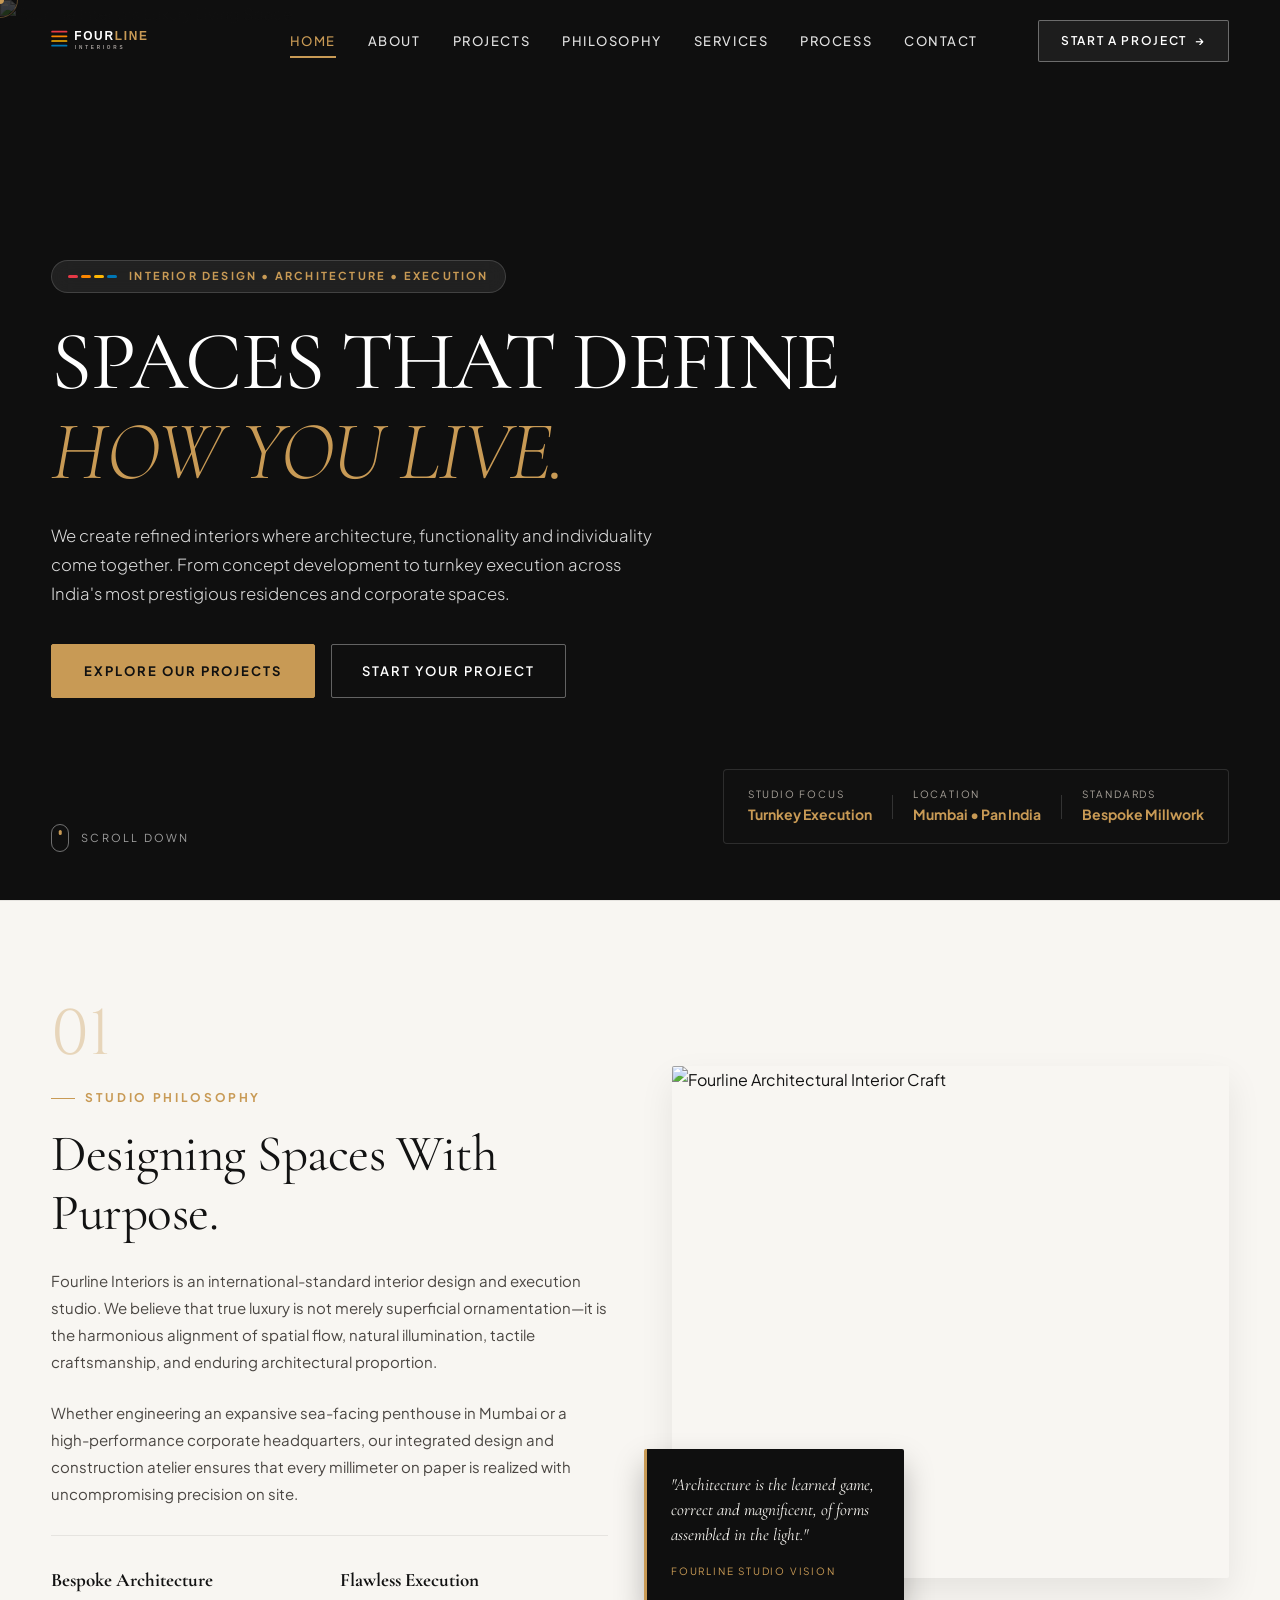
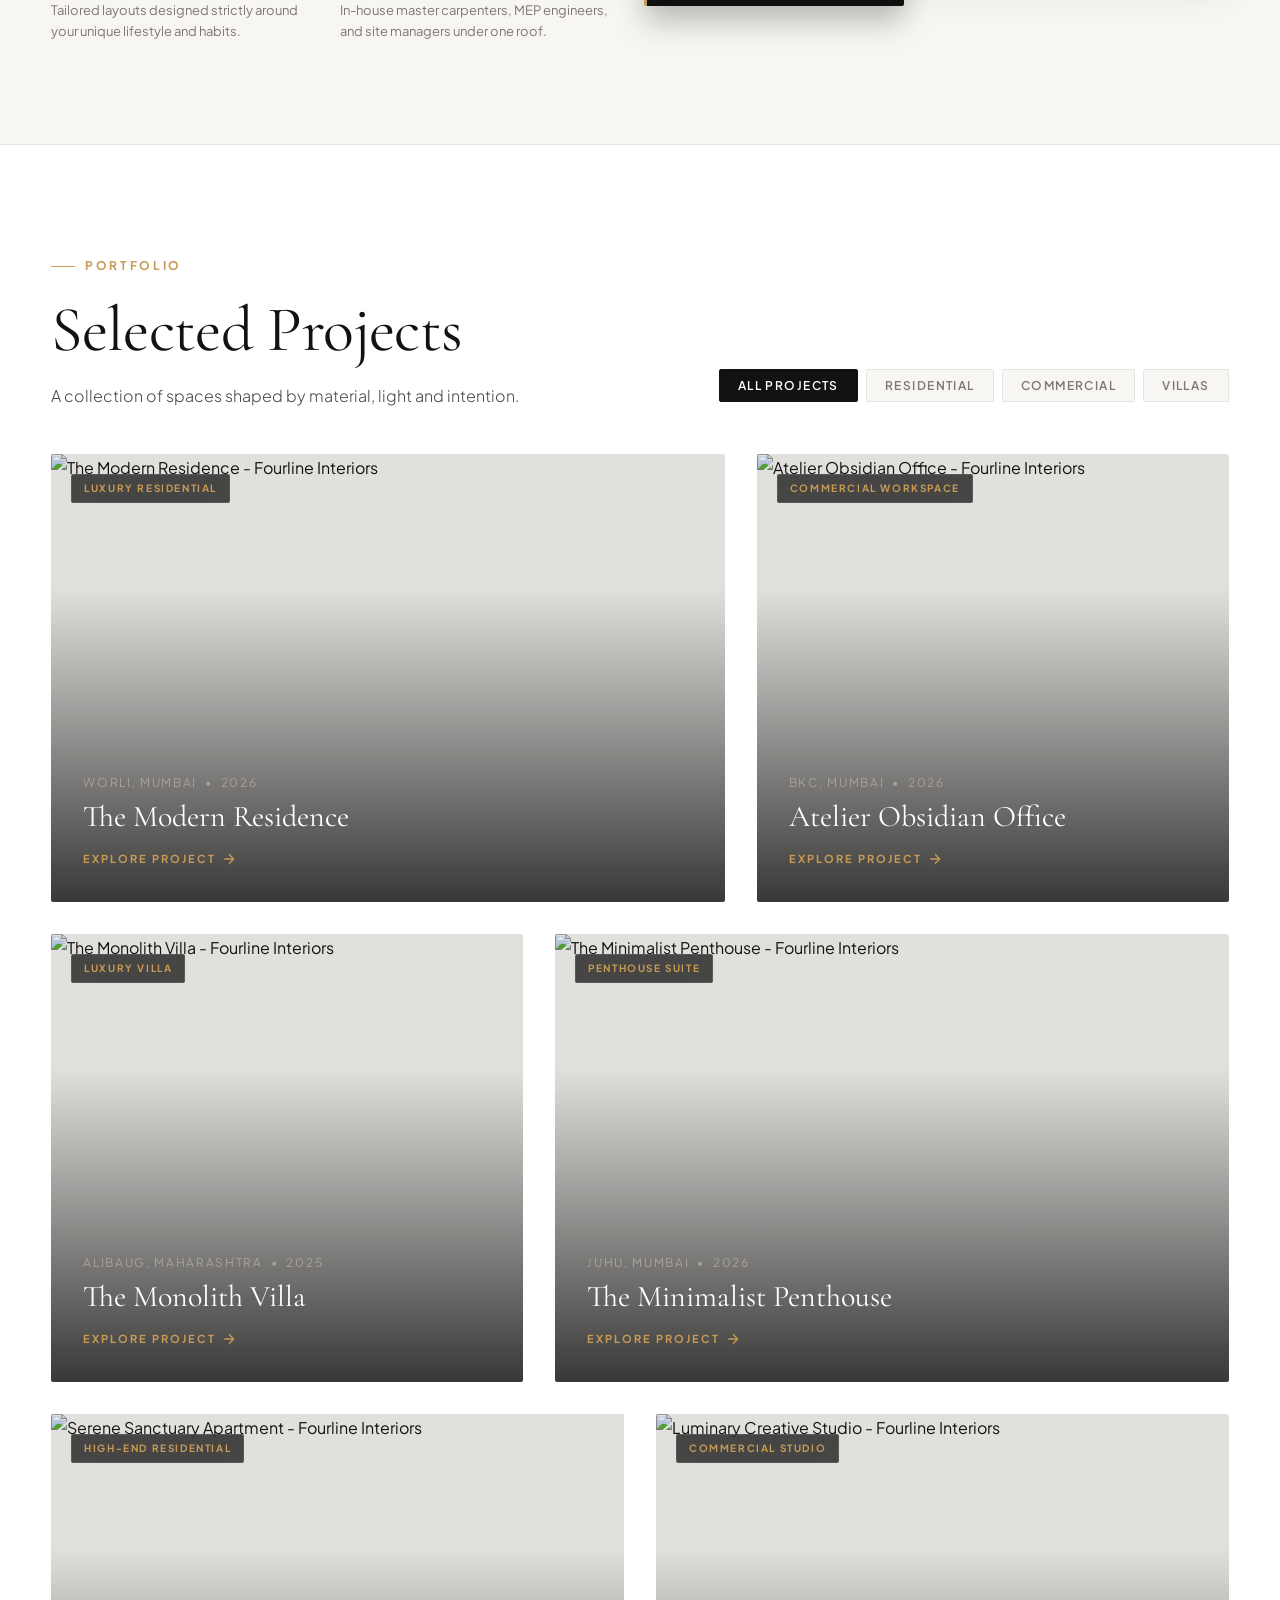
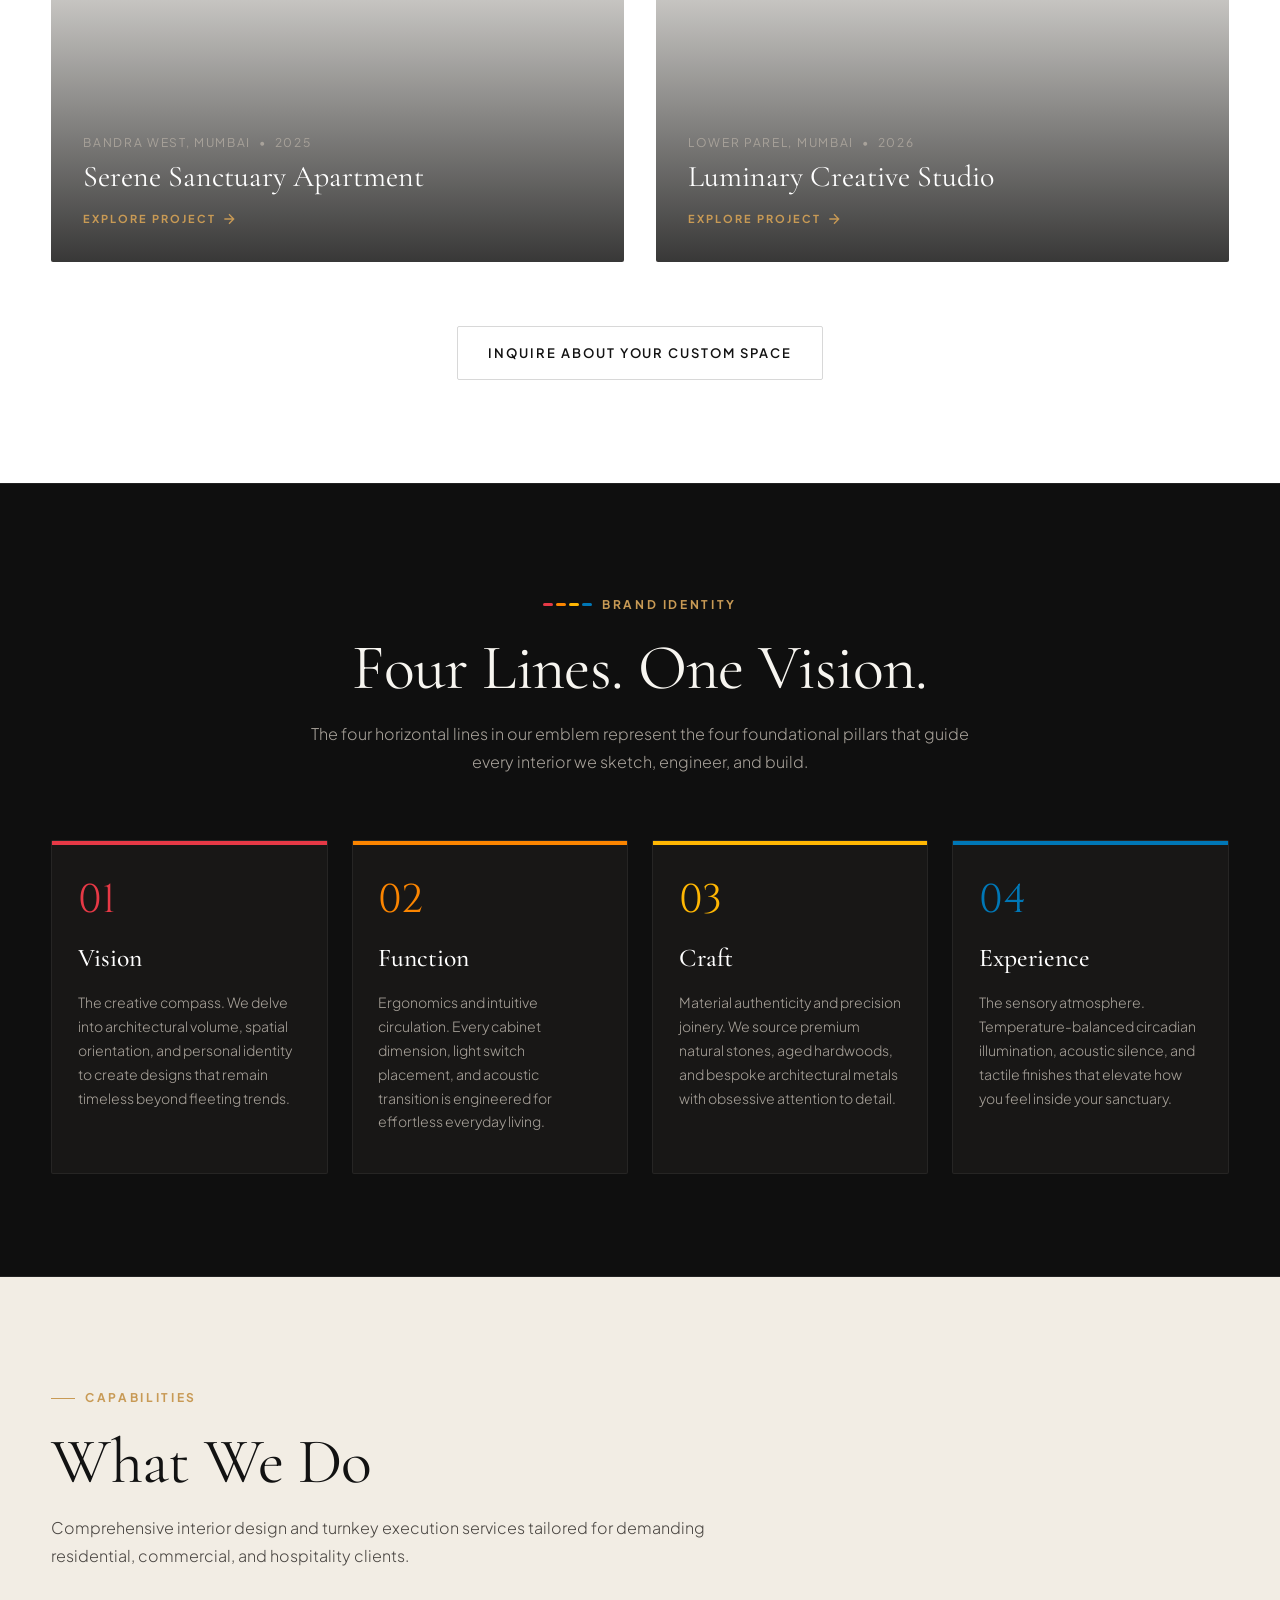
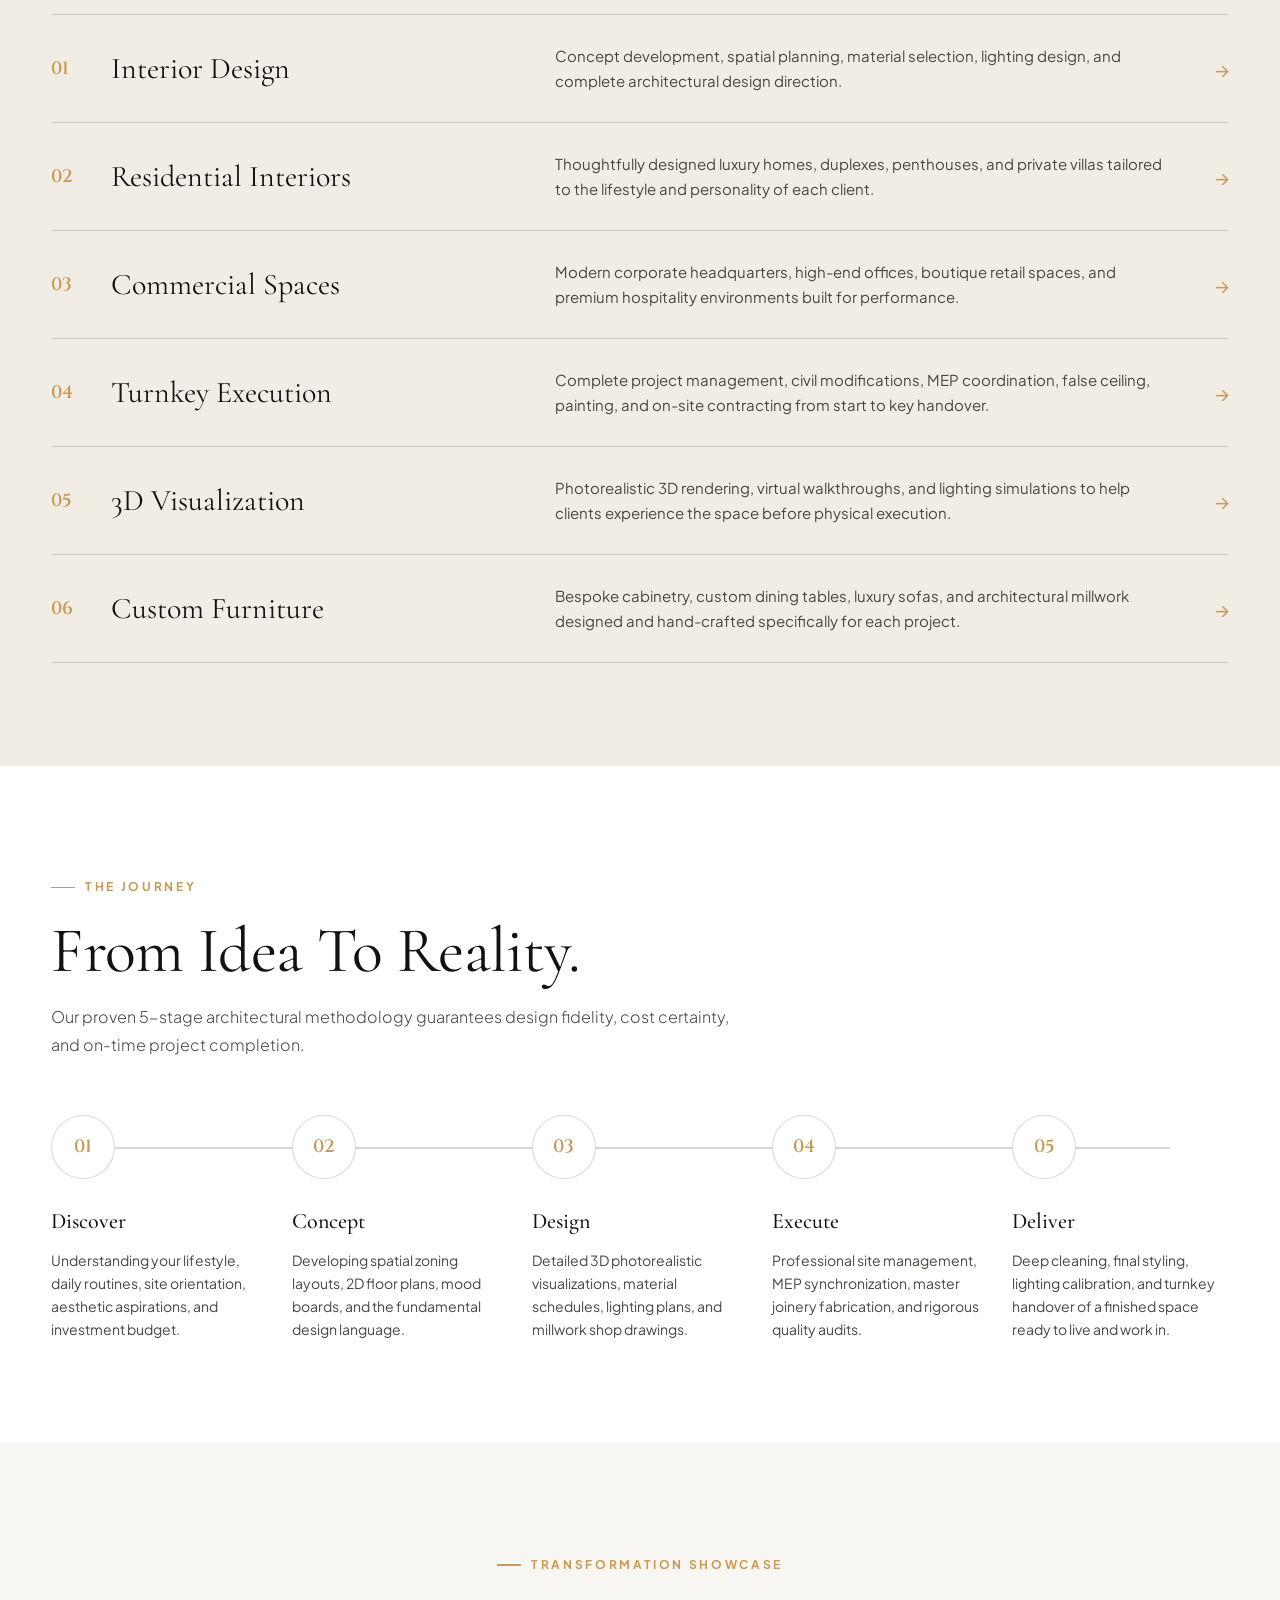
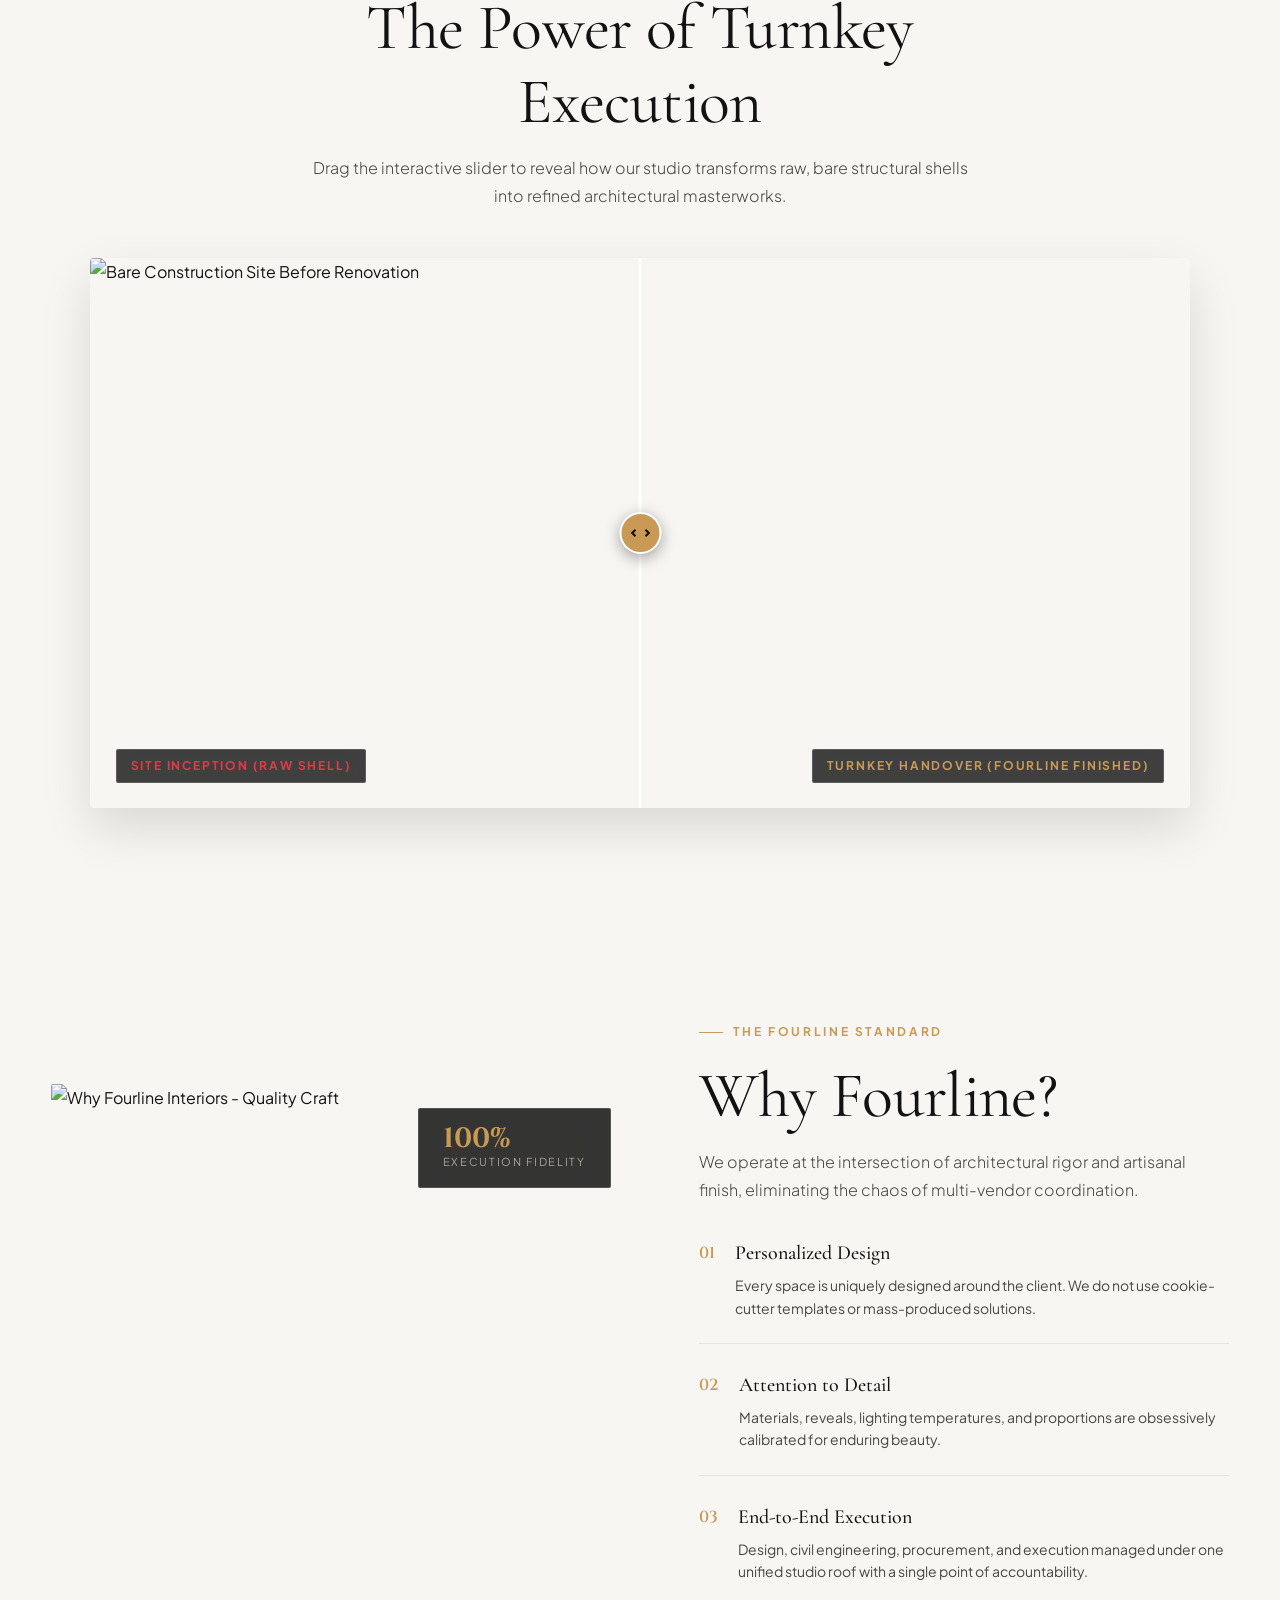
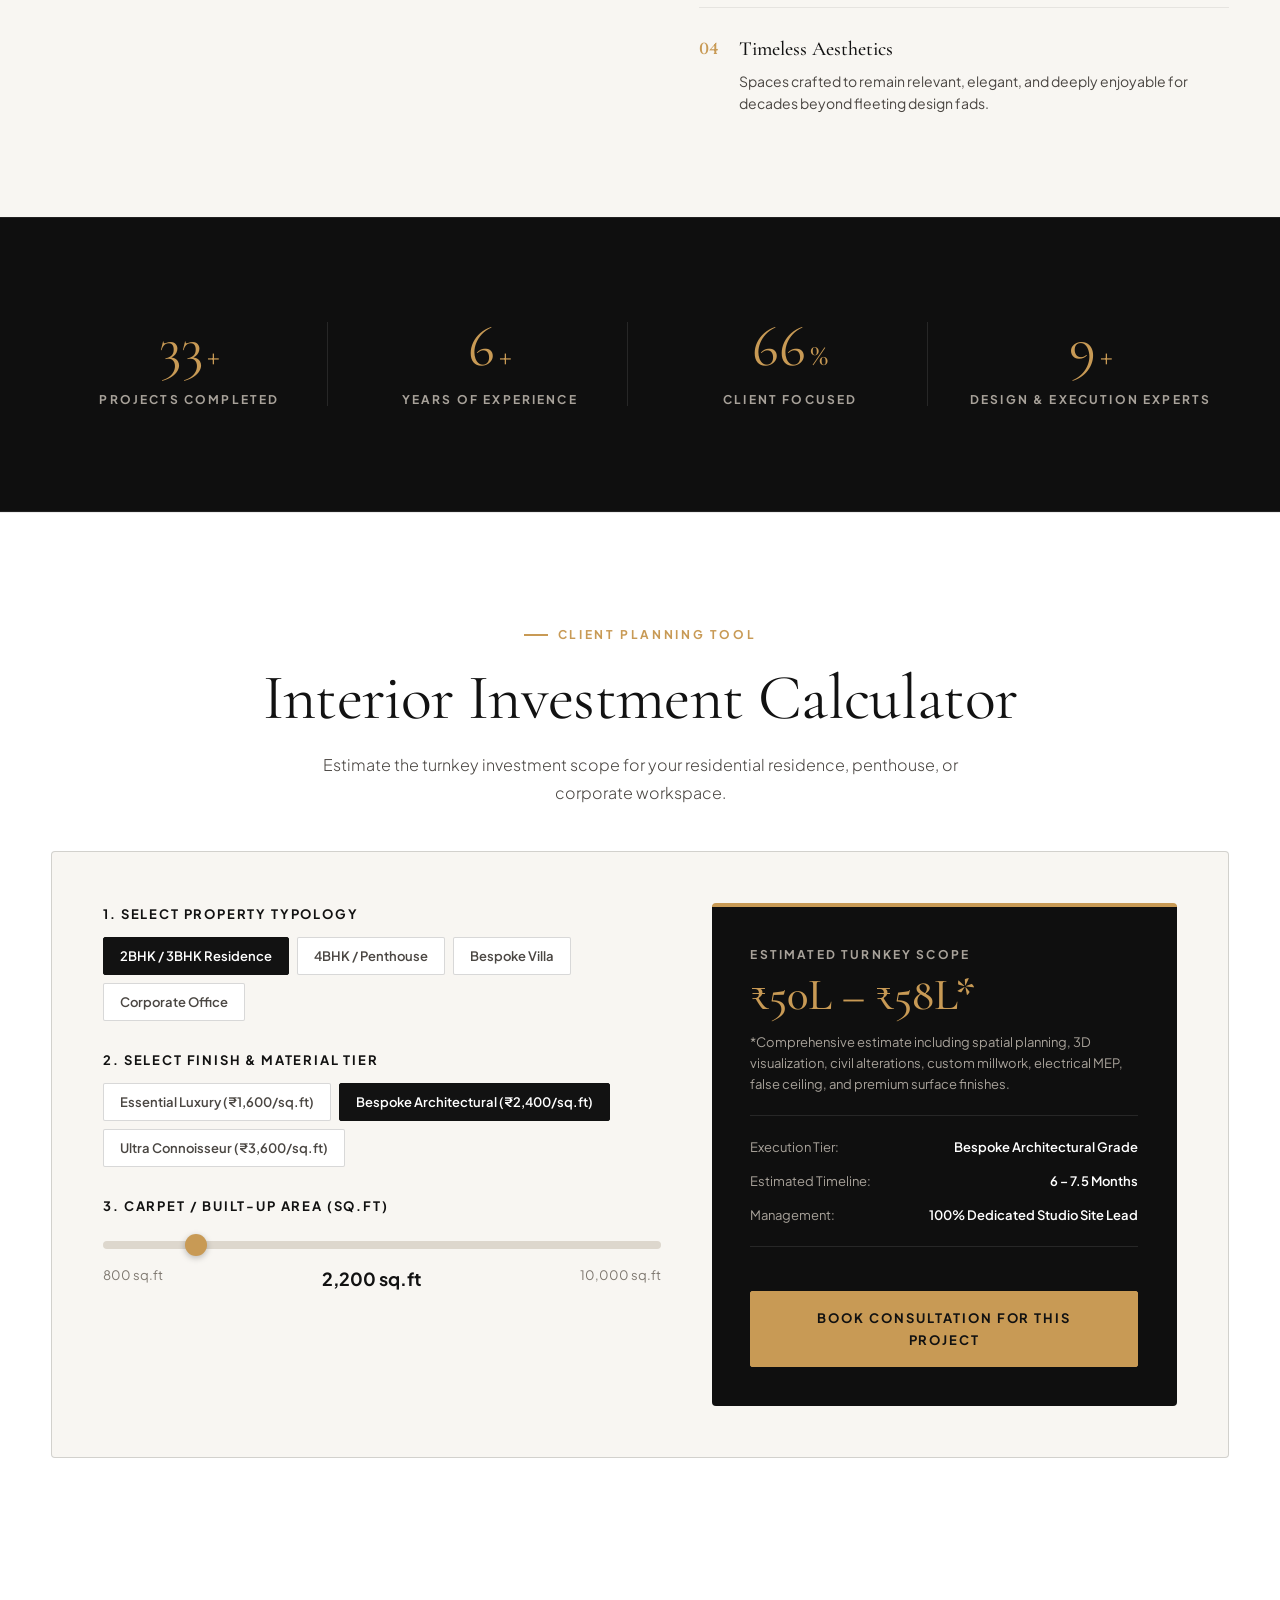
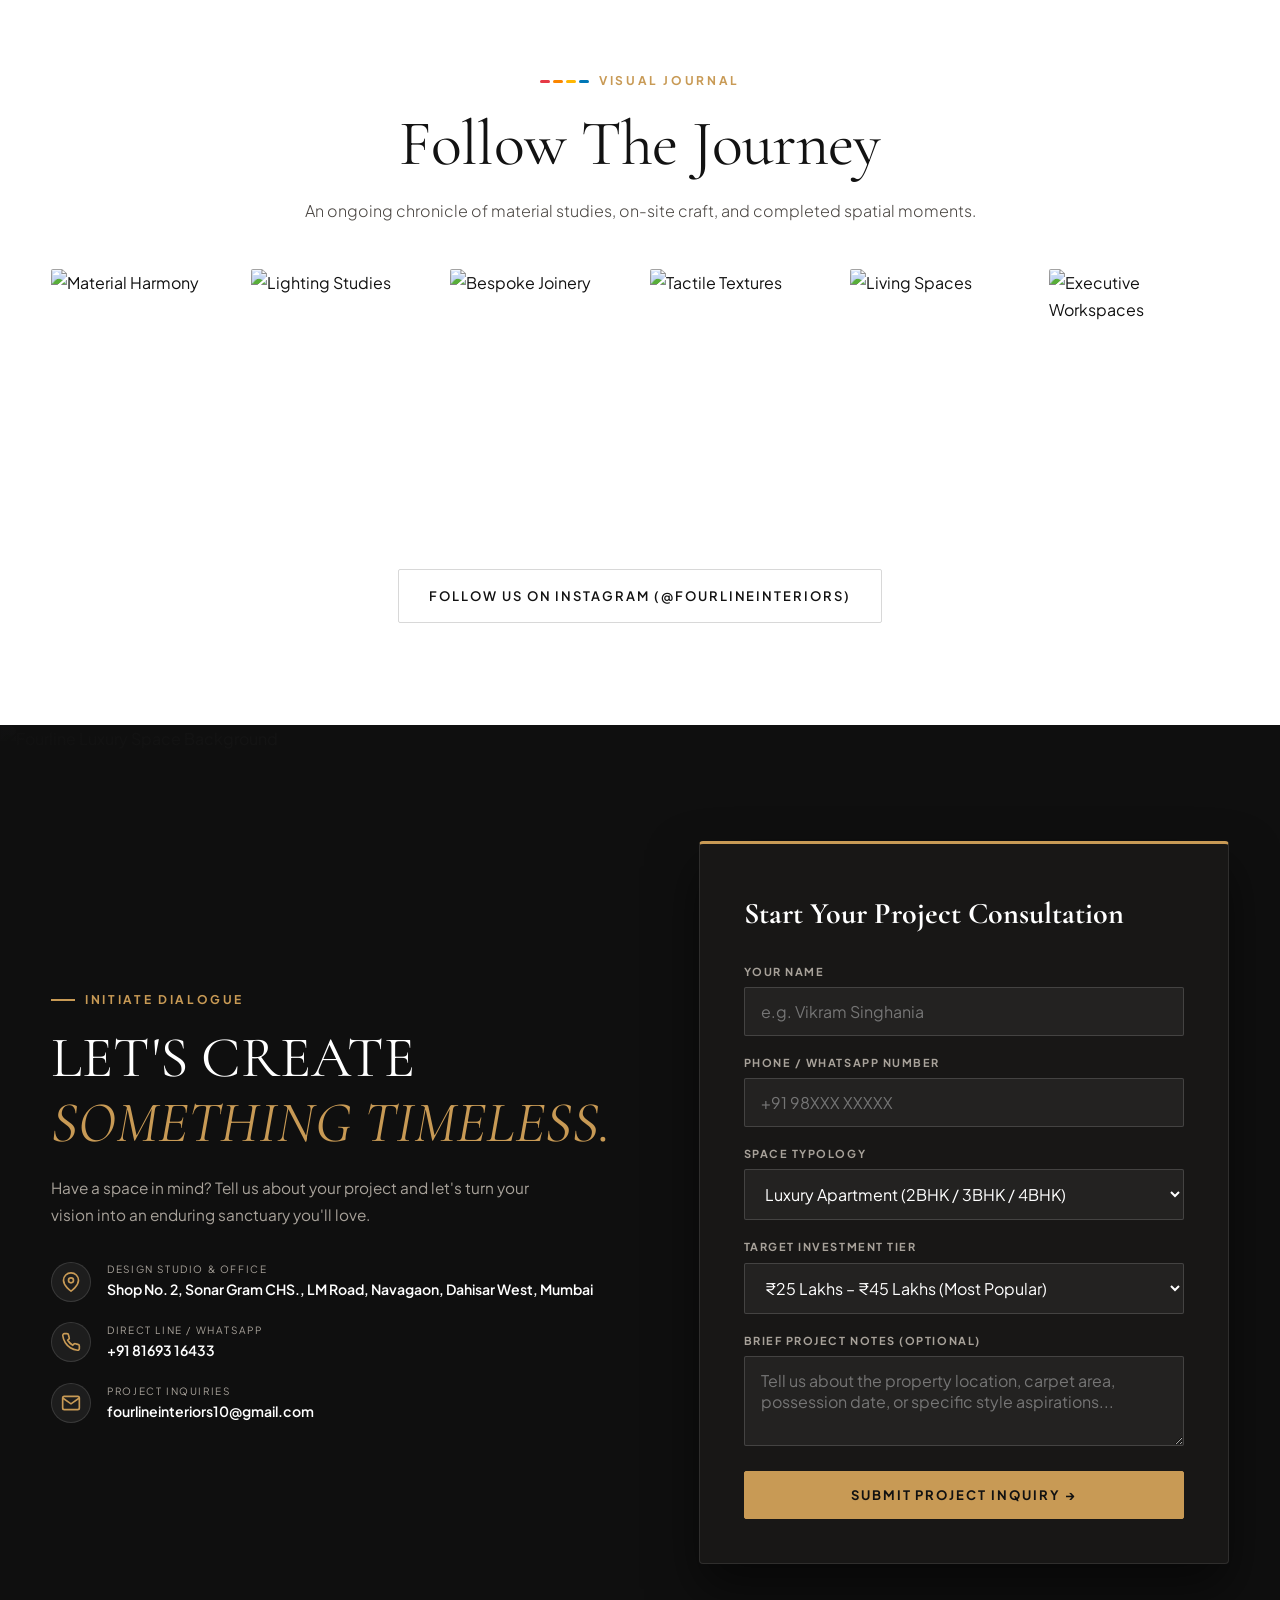
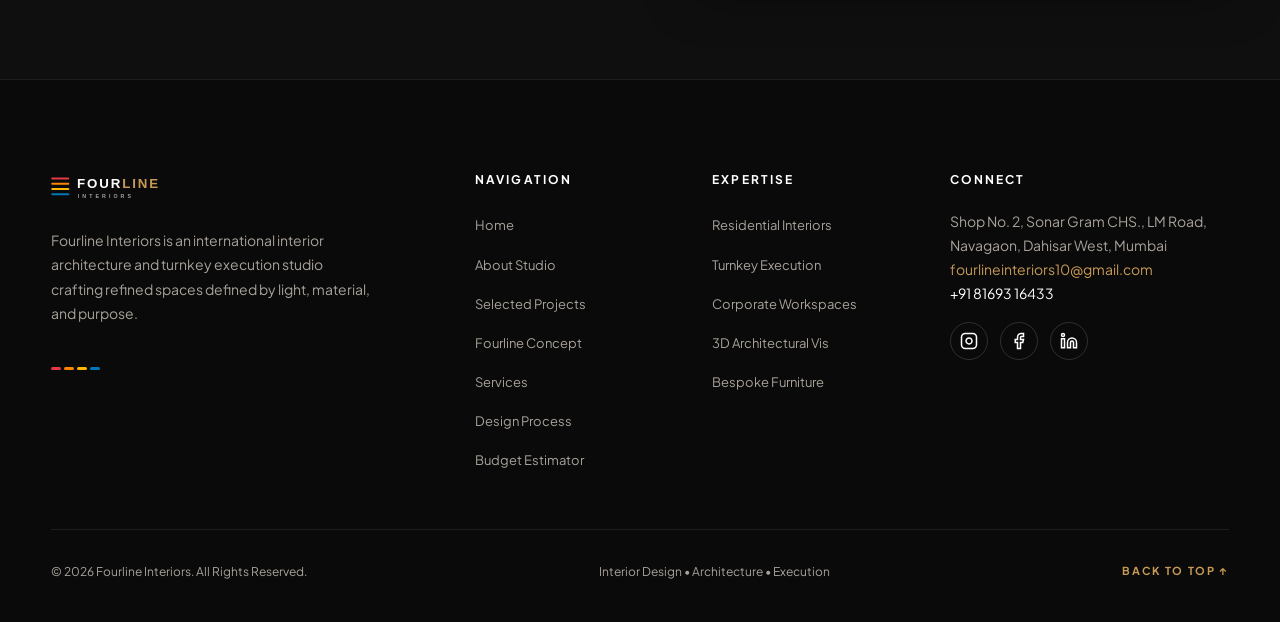
==== index.html @ 0ff07485 "Remove testimonials section and enhance full mobile & tablet responsiveness" ====
<!DOCTYPE html>
<html lang="en">
<head>
  <meta charset="UTF-8" />
  <meta name="viewport" content="width=device-width, initial-scale=1.0" />
  <meta name="description" content="FOURLINE INTERIORS — Luxury interior design, modern architecture, and turnkey interior execution studio for premium residential and commercial spaces." />
  <meta name="keywords" content="Fourline Interiors, luxury interior designer Mumbai, architectural interiors, turnkey interior contractor, luxury penthouses, modern villas, office interiors" />
  <title>FOURLINE INTERIORS — Interior Design • Architecture • Execution</title>

  <!-- OpenGraph Meta -->
  <meta property="og:title" content="FOURLINE INTERIORS — Spaces That Define How You Live" />
  <meta property="og:description" content="Luxury interior architecture and turnkey execution studio crafting bespoke residential and commercial spaces." />
  <meta property="og:image" content="https://images.unsplash.com/photo-1600210492486-724fe5c67fb0?auto=format&fit=crop&w=1200&q=85" />
  <meta property="og:type" content="website" />

  <!-- Favicon -->
  <link rel="icon" type="image/svg+xml" href="assets/logo.svg" />

  <!-- Stylesheet -->
  <link rel="stylesheet" href="css/style.css" />
</head>
<body>

  <!-- Custom Luxury Cursor Elements (Desktop) -->
  <div class="custom-cursor"></div>
  <div class="cursor-follower"></div>

  <!-- ==========================================================================
       HEADER & NAVIGATION
       ========================================================================== -->
  <header class="site-header" id="mainHeader">
    <div class="header-container">
      <!-- Logo with 4 horizontal lines -->
      <a href="index.html" class="brand-logo-link" aria-label="Fourline Interiors Home">
        <img src="assets/logo-white.svg" alt="Fourline Interiors Logo" class="logo-img" />
      </a>

      <!-- Desktop Nav Links -->
      <nav class="nav-menu" aria-label="Main Navigation">
        <a href="#home" class="nav-link active">Home</a>
        <a href="#about" class="nav-link">About</a>
        <a href="#projects" class="nav-link">Projects</a>
        <a href="#concept" class="nav-link">Philosophy</a>
        <a href="#services" class="nav-link">Services</a>
        <a href="#process" class="nav-link">Process</a>
        <a href="#contact" class="nav-link">Contact</a>
      </nav>

      <!-- Header Action CTA -->
      <div class="header-actions">
        <a href="#contact" class="btn-header-cta">
          <span>Start a Project</span>
          <span class="cta-arrow">→</span>
        </a>

        <!-- Hamburger Toggle (Mobile/Tablet) -->
        <button class="mobile-nav-toggle" aria-label="Toggle navigation menu">
          <span></span>
          <span></span>
          <span></span>
        </button>
      </div>
    </div>
  </header>

  <!-- Mobile Drawer Overlay -->
  <div class="mobile-drawer" id="mobileDrawer">
    <nav class="mobile-nav-links">
      <a href="#home" class="mobile-nav-link"><span class="nav-num">01</span> Home</a>
      <a href="#about" class="mobile-nav-link"><span class="nav-num">02</span> About</a>
      <a href="#projects" class="mobile-nav-link"><span class="nav-num">03</span> Selected Projects</a>
      <a href="#concept" class="mobile-nav-link"><span class="nav-num">04</span> Fourline Concept</a>
      <a href="#services" class="mobile-nav-link"><span class="nav-num">05</span> Services</a>
      <a href="#process" class="mobile-nav-link"><span class="nav-num">06</span> Process</a>
      <a href="#estimator" class="mobile-nav-link"><span class="nav-num">07</span> Cost Estimator</a>
      <a href="#contact" class="mobile-nav-link"><span class="nav-num">08</span> Contact</a>
    </nav>
    <div class="mobile-drawer-footer">
      <a href="#contact" class="btn-primary" style="text-align: center; width: 100%;">Start a Project</a>
      <div class="mobile-drawer-contact">
        <p>Shop No. 2, Sonar Gram CHS., LM Road, Navagaon, Dahisar West, Mumbai</p>
        <p><a href="mailto:fourlineinteriors10@gmail.com">fourlineinteriors10@gmail.com</a> • <a href="tel:+918169316433">+91 81693 16433</a></p>
      </div>
    </div>
  </div>

  <!-- ==========================================================================
       HERO SECTION
       ========================================================================== -->
  <section class="hero-section" id="home">
    <div class="hero-bg-wrapper">
      <img 
        src="https://images.unsplash.com/photo-1600210492486-724fe5c67fb0?auto=format&fit=crop&w=2000&q=85" 
        alt="Fourline Interiors Luxury Living Space" 
        class="hero-bg-image"
      />
      <div class="hero-overlay"></div>
    </div>

    <div class="container">
      <div class="hero-content">
        <!-- Brand Badge -->
        <div class="hero-badge">
          <div class="fourline-brand-bar">
            <span class="line-1"></span>
            <span class="line-2"></span>
            <span class="line-3"></span>
            <span class="line-4"></span>
          </div>
          <span>INTERIOR DESIGN • ARCHITECTURE • EXECUTION</span>
        </div>

        <!-- Main Headline -->
        <h1 class="hero-headline">
          Spaces That Define <br />
          <span class="gold-text">How You Live.</span>
        </h1>

        <!-- Supporting Paragraph -->
        <p class="hero-paragraph">
          We create refined interiors where architecture, functionality and individuality come together. From concept development to turnkey execution across India's most prestigious residences and corporate spaces.
        </p>

        <!-- CTA Group -->
        <div class="hero-cta-group">
          <a href="#projects" class="btn-primary">Explore Our Projects</a>
          <a href="#contact" class="btn-secondary">Start Your Project</a>
        </div>
      </div>
    </div>

    <!-- Floating Metadata Badge -->
    <div class="hero-floating-meta">
      <div class="meta-item">
        <span class="meta-label">Studio Focus</span>
        <span class="meta-value">Turnkey Execution</span>
      </div>
      <div class="meta-divider"></div>
      <div class="meta-item">
        <span class="meta-label">Location</span>
        <span class="meta-value">Mumbai • Pan India</span>
      </div>
      <div class="meta-divider"></div>
      <div class="meta-item">
        <span class="meta-label">Standards</span>
        <span class="meta-value">Bespoke Millwork</span>
      </div>
    </div>

    <!-- Scroll Mouse Indicator -->
    <div class="hero-scroll-indicator">
      <div class="scroll-mouse">
        <div class="scroll-wheel"></div>
      </div>
      <span>Scroll Down</span>
    </div>
  </section>

  <!-- ==========================================================================
       BRAND INTRODUCTION (Split Screen)
       ========================================================================== -->
  <section class="section intro-section" id="about">
    <div class="container">
      <div class="intro-grid">
        <!-- Left Side: Editorial Story -->
        <div class="intro-left">
          <div class="intro-section-num">01</div>
          <div class="section-tag">
            <span class="tag-line"></span>
            <span>Studio Philosophy</span>
          </div>
          <h2 class="intro-lead-heading">Designing Spaces With Purpose.</h2>
          <p class="intro-text-body">
            Fourline Interiors is an international-standard interior design and execution studio. We believe that true luxury is not merely superficial ornamentation—it is the harmonious alignment of spatial flow, natural illumination, tactile craftsmanship, and enduring architectural proportion.
          </p>
          <p class="intro-text-body">
            Whether engineering an expansive sea-facing penthouse in Mumbai or a high-performance corporate headquarters, our integrated design and construction atelier ensures that every millimeter on paper is realized with uncompromising precision on site.
          </p>

          <div class="intro-pillars">
            <div class="pillar-item">
              <h4>Bespoke Architecture</h4>
              <p>Tailored layouts designed strictly around your unique lifestyle and habits.</p>
            </div>
            <div class="pillar-item">
              <h4>Flawless Execution</h4>
              <p>In-house master carpenters, MEP engineers, and site managers under one roof.</p>
            </div>
          </div>
        </div>

        <!-- Right Side: Overlapping Imagery -->
        <div class="intro-right-image-wrapper">
          <img 
            src="https://images.unsplash.com/photo-1600585154340-be6161a56a0c?auto=format&fit=crop&w=1200&q=85" 
            alt="Fourline Architectural Interior Craft" 
            class="intro-image-main"
          />
          <div class="intro-floating-card">
            <p class="card-quote">"Architecture is the learned game, correct and magnificent, of forms assembled in the light."</p>
            <span class="card-author">Fourline Studio Vision</span>
          </div>
        </div>
      </div>
    </div>
  </section>

  <!-- ==========================================================================
       FEATURED PROJECTS (SELECTED PROJECTS)
       ========================================================================== -->
  <section class="section projects-section" id="projects">
    <div class="container">
      <div class="projects-header-wrapper">
        <div>
          <div class="section-tag">
            <span class="tag-line"></span>
            <span>Portfolio</span>
          </div>
          <h2 class="section-title">Selected Projects</h2>
          <p class="section-subtitle">
            A collection of spaces shaped by material, light and intention.
          </p>
        </div>

        <!-- Category Filters -->
        <div class="project-filter-tabs">
          <button class="filter-btn active" data-filter="all">All Projects</button>
          <button class="filter-btn" data-filter="residential">Residential</button>
          <button class="filter-btn" data-filter="commercial">Commercial</button>
          <button class="filter-btn" data-filter="villas">Villas</button>
        </div>
      </div>

      <!-- Asymmetric Editorial Grid (Populated dynamically) -->
      <div class="projects-masonry-grid" id="projectsGrid"></div>

      <div style="text-align: center; margin-top: 4rem;">
        <a href="#contact" class="btn-secondary" style="border-color: var(--border-medium); color: var(--text-primary);">Inquire About Your Custom Space</a>
      </div>
    </div>
  </section>

  <!-- ==========================================================================
       FOURLINE CONCEPT ("FOUR LINES. ONE VISION.")
       ========================================================================== -->
  <section class="section fourline-concept-section" id="concept">
    <div class="container">
      <div class="concept-header-centered">
        <div class="section-tag" style="justify-content: center;">
          <div class="fourline-brand-bar">
            <span class="line-1"></span>
            <span class="line-2"></span>
            <span class="line-3"></span>
            <span class="line-4"></span>
          </div>
          <span style="color: var(--gold-primary);">Brand Identity</span>
        </div>
        <h2 class="section-title light">Four Lines. One Vision.</h2>
        <p class="section-subtitle light" style="margin: 0 auto;">
          The four horizontal lines in our emblem represent the four foundational pillars that guide every interior we sketch, engineer, and build.
        </p>
      </div>

      <!-- 4 Colored Horizontal Concept Cards -->
      <div class="concept-grid-four">
        <!-- 01: VISION (Red) -->
        <div class="concept-card pillar-vision">
          <div class="concept-number">01</div>
          <h3 class="concept-title">Vision</h3>
          <p class="concept-desc">
            The creative compass. We delve into architectural volume, spatial orientation, and personal identity to create designs that remain timeless beyond fleeting trends.
          </p>
        </div>

        <!-- 02: FUNCTION (Orange) -->
        <div class="concept-card pillar-function">
          <div class="concept-number">02</div>
          <h3 class="concept-title">Function</h3>
          <p class="concept-desc">
            Ergonomics and intuitive circulation. Every cabinet dimension, light switch placement, and acoustic transition is engineered for effortless everyday living.
          </p>
        </div>

        <!-- 03: CRAFT (Yellow) -->
        <div class="concept-card pillar-craft">
          <div class="concept-number">03</div>
          <h3 class="concept-title">Craft</h3>
          <p class="concept-desc">
            Material authenticity and precision joinery. We source premium natural stones, aged hardwoods, and bespoke architectural metals with obsessive attention to detail.
          </p>
        </div>

        <!-- 04: EXPERIENCE (Blue) -->
        <div class="concept-card pillar-experience">
          <div class="concept-number">04</div>
          <h3 class="concept-title">Experience</h3>
          <p class="concept-desc">
            The sensory atmosphere. Temperature-balanced circadian illumination, acoustic silence, and tactile finishes that elevate how you feel inside your sanctuary.
          </p>
        </div>
      </div>
    </div>
  </section>

  <!-- ==========================================================================
       SERVICES SECTION ("WHAT WE DO")
       ========================================================================== -->
  <section class="section services-section" id="services">
    <div class="container">
      <div class="section-tag">
        <span class="tag-line"></span>
        <span>Capabilities</span>
      </div>
      <h2 class="section-title">What We Do</h2>
      <p class="section-subtitle">
        Comprehensive interior design and turnkey execution services tailored for demanding residential, commercial, and hospitality clients.
      </p>

      <div class="services-list">
        <!-- 01 -->
        <div class="service-item">
          <span class="service-num">01</span>
          <h3 class="service-name">Interior Design</h3>
          <p class="service-description">
            Concept development, spatial planning, material selection, lighting design, and complete architectural design direction.
          </p>
          <div class="service-action">→</div>
        </div>

        <!-- 02 -->
        <div class="service-item">
          <span class="service-num">02</span>
          <h3 class="service-name">Residential Interiors</h3>
          <p class="service-description">
            Thoughtfully designed luxury homes, duplexes, penthouses, and private villas tailored to the lifestyle and personality of each client.
          </p>
          <div class="service-action">→</div>
        </div>

        <!-- 03 -->
        <div class="service-item">
          <span class="service-num">03</span>
          <h3 class="service-name">Commercial Spaces</h3>
          <p class="service-description">
            Modern corporate headquarters, high-end offices, boutique retail spaces, and premium hospitality environments built for performance.
          </p>
          <div class="service-action">→</div>
        </div>

        <!-- 04 -->
        <div class="service-item">
          <span class="service-num">04</span>
          <h3 class="service-name">Turnkey Execution</h3>
          <p class="service-description">
            Complete project management, civil modifications, MEP coordination, false ceiling, painting, and on-site contracting from start to key handover.
          </p>
          <div class="service-action">→</div>
        </div>

        <!-- 05 -->
        <div class="service-item">
          <span class="service-num">05</span>
          <h3 class="service-name">3D Visualization</h3>
          <p class="service-description">
            Photorealistic 3D rendering, virtual walkthroughs, and lighting simulations to help clients experience the space before physical execution.
          </p>
          <div class="service-action">→</div>
        </div>

        <!-- 06 -->
        <div class="service-item">
          <span class="service-num">06</span>
          <h3 class="service-name">Custom Furniture</h3>
          <p class="service-description">
            Bespoke cabinetry, custom dining tables, luxury sofas, and architectural millwork designed and hand-crafted specifically for each project.
          </p>
          <div class="service-action">→</div>
        </div>
      </div>
    </div>
  </section>

  <!-- ==========================================================================
       DESIGN PROCESS ("FROM IDEA TO REALITY")
       ========================================================================== -->
  <section class="section process-section" id="process">
    <div class="container">
      <div class="section-tag">
        <span class="tag-line"></span>
        <span>The Journey</span>
      </div>
      <h2 class="section-title">From Idea To Reality.</h2>
      <p class="section-subtitle">
        Our proven 5-stage architectural methodology guarantees design fidelity, cost certainty, and on-time project completion.
      </p>

      <div class="process-timeline">
        <!-- 01 -->
        <div class="process-step">
          <div class="step-node">01</div>
          <h3 class="step-title">Discover</h3>
          <p class="step-desc">Understanding your lifestyle, daily routines, site orientation, aesthetic aspirations, and investment budget.</p>
        </div>

        <!-- 02 -->
        <div class="process-step">
          <div class="step-node">02</div>
          <h3 class="step-title">Concept</h3>
          <p class="step-desc">Developing spatial zoning layouts, 2D floor plans, mood boards, and the fundamental design language.</p>
        </div>

        <!-- 03 -->
        <div class="process-step">
          <div class="step-node">03</div>
          <h3 class="step-title">Design</h3>
          <p class="step-desc">Detailed 3D photorealistic visualizations, material schedules, lighting plans, and millwork shop drawings.</p>
        </div>

        <!-- 04 -->
        <div class="process-step">
          <div class="step-node">04</div>
          <h3 class="step-title">Execute</h3>
          <p class="step-desc">Professional site management, MEP synchronization, master joinery fabrication, and rigorous quality audits.</p>
        </div>

        <!-- 05 -->
        <div class="process-step">
          <div class="step-node">05</div>
          <h3 class="step-title">Deliver</h3>
          <p class="step-desc">Deep cleaning, final styling, lighting calibration, and turnkey handover of a finished space ready to live and work in.</p>
        </div>
      </div>
    </div>
  </section>

  <!-- ==========================================================================
       INTERACTIVE BEFORE / AFTER TRANSFORMATION SECTION
       ========================================================================== -->
  <section class="section before-after-section">
    <div class="container">
      <div style="text-align: center; max-width: 760px; margin: 0 auto 3rem;">
        <div class="section-tag" style="justify-content: center;">
          <span class="tag-line"></span>
          <span>Transformation Showcase</span>
        </div>
        <h2 class="section-title">The Power of Turnkey Execution</h2>
        <p class="section-subtitle" style="margin: 0 auto;">
          Drag the interactive slider to reveal how our studio transforms raw, bare structural shells into refined architectural masterworks.
        </p>
      </div>

      <div class="before-after-container">
        <!-- Layer 1: Before Image -->
        <div class="ba-image-layer ba-before-wrapper">
          <img src="https://images.unsplash.com/photo-1503387762-592deb58ef4e?auto=format&fit=crop&w=1600&q=85" alt="Bare Construction Site Before Renovation" />
          <span class="ba-badge badge-before">Site Inception (Raw Shell)</span>
        </div>

        <!-- Layer 2: After Image (Clipped) -->
        <div class="ba-image-layer ba-after-wrapper">
          <img src="https://images.unsplash.com/photo-1600210492486-724fe5c67fb0?auto=format&fit=crop&w=1600&q=85" alt="Finished Luxury Living Room by Fourline" />
          <span class="ba-badge badge-after">Turnkey Handover (Fourline Finished)</span>
        </div>

        <!-- Draggable Handle -->
        <div class="ba-handle">
          <div class="ba-handle-button">
            <svg width="20" height="20" viewBox="0 0 24 24" fill="none" stroke="currentColor" stroke-width="2.5"><path d="M18 8L22 12L18 16"/><path d="M6 8L2 12L6 16"/></svg>
          </div>
        </div>
      </div>
    </div>
  </section>

  <!-- ==========================================================================
       WHY FOURLINE SECTION
       ========================================================================== -->
  <section class="section why-section">
    <div class="container">
      <div class="why-grid">
        <!-- Left: Image with Studio Badge -->
        <div class="why-image-wrapper">
          <img 
            src="https://images.unsplash.com/photo-1600566753190-17f0baa2a6c3?auto=format&fit=crop&w=1200&q=85" 
            alt="Why Fourline Interiors - Quality Craft" 
            class="why-image"
          />
          <div class="why-image-badge">
            <div class="badge-stat">100%</div>
            <div class="badge-txt">Execution Fidelity</div>
          </div>
        </div>

        <!-- Right: 4 Key Qualities -->
        <div>
          <div class="section-tag">
            <span class="tag-line"></span>
            <span>The Fourline Standard</span>
          </div>
          <h2 class="section-title">Why Fourline?</h2>
          <p class="section-subtitle">
            We operate at the intersection of architectural rigor and artisanal finish, eliminating the chaos of multi-vendor coordination.
          </p>

          <div class="why-qualities-list">
            <!-- 01 -->
            <div class="why-quality-item">
              <span class="why-num">01</span>
              <div class="why-content">
                <h4>Personalized Design</h4>
                <p>Every space is uniquely designed around the client. We do not use cookie-cutter templates or mass-produced solutions.</p>
              </div>
            </div>

            <!-- 02 -->
            <div class="why-quality-item">
              <span class="why-num">02</span>
              <div class="why-content">
                <h4>Attention to Detail</h4>
                <p>Materials, reveals, lighting temperatures, and proportions are obsessively calibrated for enduring beauty.</p>
              </div>
            </div>

            <!-- 03 -->
            <div class="why-quality-item">
              <span class="why-num">03</span>
              <div class="why-content">
                <h4>End-to-End Execution</h4>
                <p>Design, civil engineering, procurement, and execution managed under one unified studio roof with a single point of accountability.</p>
              </div>
            </div>

            <!-- 04 -->
            <div class="why-quality-item">
              <span class="why-num">04</span>
              <div class="why-content">
                <h4>Timeless Aesthetics</h4>
                <p>Spaces crafted to remain relevant, elegant, and deeply enjoyable for decades beyond fleeting design fads.</p>
              </div>
            </div>
          </div>
        </div>
      </div>
    </div>
  </section>

  <!-- ==========================================================================
       PROJECT STATISTICS (Black/Dark Section with Counters)
       ========================================================================== -->
  <section class="stats-section">
    <div class="container">
      <div class="stats-grid">
        <!-- 50+ -->
        <div class="stat-box">
          <div class="stat-number-wrapper">
            <span class="stat-number" data-target="50">0</span>
            <span class="stat-suffix">+</span>
          </div>
          <div class="stat-label">Projects Completed</div>
        </div>

        <!-- 10+ -->
        <div class="stat-box">
          <div class="stat-number-wrapper">
            <span class="stat-number" data-target="10">0</span>
            <span class="stat-suffix">+</span>
          </div>
          <div class="stat-label">Years of Experience</div>
        </div>

        <!-- 100% -->
        <div class="stat-box">
          <div class="stat-number-wrapper">
            <span class="stat-number" data-target="100">0</span>
            <span class="stat-suffix">%</span>
          </div>
          <div class="stat-label">Client Focused</div>
        </div>

        <!-- 15+ -->
        <div class="stat-box">
          <div class="stat-number-wrapper">
            <span class="stat-number" data-target="15">0</span>
            <span class="stat-suffix">+</span>
          </div>
          <div class="stat-label">Design & Execution Experts</div>
        </div>
      </div>
    </div>
  </section>

  <!-- ==========================================================================
       INTERACTIVE COST ESTIMATOR / BUDGET PLANNER
       ========================================================================== -->
  <section class="section calculator-section" id="estimator">
    <div class="container">
      <div style="text-align: center; max-width: 780px; margin: 0 auto;">
        <div class="section-tag" style="justify-content: center;">
          <span class="tag-line"></span>
          <span>Client Planning Tool</span>
        </div>
        <h2 class="section-title">Interior Investment Calculator</h2>
        <p class="section-subtitle" style="margin: 0 auto;">
          Estimate the turnkey investment scope for your residential residence, penthouse, or corporate workspace.
        </p>
      </div>

      <div class="calculator-container-box">
        <div class="calc-grid">
          <!-- Left: Options Selection -->
          <div class="calc-options-col">
            <!-- Property Type -->
            <div>
              <div class="calc-group-title">1. Select Property Typology</div>
              <div class="calc-chips-grid">
                <button type="button" class="calc-chip calc-type-chip active" data-type="residential">2BHK / 3BHK Residence</button>
                <button type="button" class="calc-chip calc-type-chip" data-type="penthouse">4BHK / Penthouse</button>
                <button type="button" class="calc-chip calc-type-chip" data-type="villa">Bespoke Villa</button>
                <button type="button" class="calc-chip calc-type-chip" data-type="commercial">Corporate Office</button>
              </div>
            </div>

            <!-- Execution Tier -->
            <div>
              <div class="calc-group-title">2. Select Finish & Material Tier</div>
              <div class="calc-chips-grid">
                <button type="button" class="calc-chip calc-tier-chip" data-tier="essential">Essential Luxury (₹1,600/sq.ft)</button>
                <button type="button" class="calc-chip calc-tier-chip active" data-tier="bespoke">Bespoke Architectural (₹2,400/sq.ft)</button>
                <button type="button" class="calc-chip calc-tier-chip" data-tier="ultra">Ultra Connoisseur (₹3,600/sq.ft)</button>
              </div>
            </div>

            <!-- Built Up Area Slider -->
            <div>
              <div class="calc-group-title">3. Carpet / Built-Up Area (sq.ft)</div>
              <div class="calc-slider-wrapper">
                <input type="range" min="800" max="10000" step="100" value="2200" class="calc-range-slider" id="calcAreaSlider" />
                <div class="calc-area-value">
                  <span>800 sq.ft</span>
                  <strong id="calcAreaDisplay" style="color: var(--text-primary); font-size: 1.125rem;">2,200 sq.ft</strong>
                  <span>10,000 sq.ft</span>
                </div>
              </div>
            </div>
          </div>

          <!-- Right: Dynamic Estimate Card -->
          <div class="calc-result-card">
            <div>
              <div class="calc-result-title">Estimated Turnkey Scope</div>
              <div class="calc-price-display" id="calcPriceDisplay">₹48L – ₹58L*</div>
              <p style="font-size: 0.8125rem; color: var(--text-light-muted); line-height: 1.6;">
                *Comprehensive estimate including spatial planning, 3D visualization, civil alterations, custom millwork, electrical MEP, false ceiling, and premium surface finishes.
              </p>

              <div class="calc-breakdown-list">
                <div class="calc-breakdown-item">
                  <span>Execution Tier:</span>
                  <span id="calcScopeDisplay">Bespoke Architectural Grade</span>
                </div>
                <div class="calc-breakdown-item">
                  <span>Estimated Timeline:</span>
                  <span id="calcTimelineDisplay">4.5 – 6 Months</span>
                </div>
                <div class="calc-breakdown-item">
                  <span>Management:</span>
                  <span>100% Dedicated Studio Site Lead</span>
                </div>
              </div>
            </div>

            <a href="#contact" class="btn-primary" style="width: 100%; text-align: center;">Book Consultation for this Project</a>
          </div>
        </div>
      </div>
    </div>
  </section>


  <!-- ==========================================================================
       INSTAGRAM / VISUAL JOURNAL ("FOLLOW THE JOURNEY")
       ========================================================================== -->
  <section class="section journal-section">
    <div class="container">
      <div style="text-align: center; max-width: 700px; margin: 0 auto;">
        <div class="section-tag" style="justify-content: center;">
          <div class="fourline-brand-bar">
            <span class="line-1"></span>
            <span class="line-2"></span>
            <span class="line-3"></span>
            <span class="line-4"></span>
          </div>
          <span style="color: var(--gold-primary);">Visual Journal</span>
        </div>
        <h2 class="section-title">Follow The Journey</h2>
        <p class="section-subtitle" style="margin: 0 auto;">
          An ongoing chronicle of material studies, on-site craft, and completed spatial moments.
        </p>
      </div>

      <div class="journal-grid" id="journalGrid"></div>

      <div class="journal-cta-box">
        <a href="https://instagram.com" target="_blank" rel="noopener noreferrer" class="btn-secondary" style="border-color: var(--border-medium); color: var(--text-primary);">
          Follow Us On Instagram (@fourlineinteriors)
        </a>
      </div>
    </div>
  </section>

  <!-- ==========================================================================
       CONTACT CTA SECTION & CONSULTATION FORM
       ========================================================================== -->
  <section class="contact-section" id="contact">
    <img 
      src="https://images.unsplash.com/photo-1600210492486-724fe5c67fb0?auto=format&fit=crop&w=1800&q=85" 
      alt="Fourline Luxury Space Background" 
      class="contact-bg-image" 
    />
    <div class="contact-overlay-layer"></div>

    <div class="container">
      <div class="contact-wrapper">
        <!-- Left: Dramatic Editorial Invitation -->
        <div>
          <div class="section-tag">
            <span class="tag-line"></span>
            <span>Initiate Dialogue</span>
          </div>
          <h2 class="contact-headline">
            Let's Create <br />
            <span style="color: var(--gold-primary); font-style: italic;">Something Timeless.</span>
          </h2>
          <p class="contact-lead">
            Have a space in mind? Tell us about your project and let's turn your vision into an enduring sanctuary you'll love.
          </p>

          <div class="contact-info-list">
            <!-- Location -->
            <div class="contact-info-item">
              <div class="info-icon-box">
                <svg width="20" height="20" viewBox="0 0 24 24" fill="none" stroke="currentColor" stroke-width="2"><path d="M21 10c0 7-9 13-9 13s-9-6-9-13a9 9 0 0 1 18 0z"/><circle cx="12" cy="10" r="3"/></svg>
              </div>
              <div class="info-detail-text">
                <div class="info-type">Design Studio & Office</div>
                <div class="info-val">Shop No. 2, Sonar Gram CHS., LM Road, Navagaon, Dahisar West, Mumbai</div>
              </div>
            </div>

            <!-- Phone -->
            <div class="contact-info-item">
              <div class="info-icon-box">
                <svg width="20" height="20" viewBox="0 0 24 24" fill="none" stroke="currentColor" stroke-width="2"><path d="M22 16.92v3a2 2 0 0 1-2.18 2 19.79 19.79 0 0 1-8.63-3.07 19.5 19.5 0 0 1-6-6 19.79 19.79 0 0 1-3.07-8.67A2 2 0 0 1 4.11 2h3a2 2 0 0 1 2 1.72 12.84 12.84 0 0 0 .7 2.81 2 2 0 0 1-.45 2.11L8.09 9.91a16 16 0 0 0 6 6l1.27-1.27a2 2 0 0 1 2.11-.45 12.84 12.84 0 0 0 2.81.7A2 2 0 0 1 22 16.92z"/></svg>
              </div>
              <div class="info-detail-text">
                <div class="info-type">Direct Line / WhatsApp</div>
                <div class="info-val"><a href="https://wa.me/918169316433" target="_blank" style="color: inherit;">+91 81693 16433</a></div>
              </div>
            </div>

            <!-- Email -->
            <div class="contact-info-item">
              <div class="info-icon-box">
                <svg width="20" height="20" viewBox="0 0 24 24" fill="none" stroke="currentColor" stroke-width="2"><path d="M4 4h16c1.1 0 2 .9 2 2v12c0 1.1-.9 2-2 2H4c-1.1 0-2-.9-2-2V6c0-1.1.9-2 2-2z"/><polyline points="22,6 12,13 2,6"/></svg>
              </div>
              <div class="info-detail-text">
                <div class="info-type">Project Inquiries</div>
                <div class="info-val"><a href="mailto:fourlineinteriors10@gmail.com" style="color: inherit;">fourlineinteriors10@gmail.com</a></div>
              </div>
            </div>
          </div>
        </div>

        <!-- Right: High-End Consultation Booking Form -->
        <div class="contact-form-card">
          <h3 class="form-title">Start Your Project Consultation</h3>
          <form id="consultationForm">
            <div class="form-group">
              <label class="form-label" for="clientName">Your Name</label>
              <input type="text" id="clientName" name="clientName" class="form-input" placeholder="e.g. Vikram Singhania" required />
            </div>

            <div class="form-group">
              <label class="form-label" for="clientPhone">Phone / WhatsApp Number</label>
              <input type="tel" id="clientPhone" name="clientPhone" class="form-input" placeholder="+91 98XXX XXXXX" required />
            </div>

            <div class="form-group">
              <label class="form-label" for="projectType">Space Typology</label>
              <select id="projectType" name="projectType" class="form-select" required>
                <option value="Luxury Apartment (2BHK / 3BHK / 4BHK)">Luxury Apartment (2BHK / 3BHK / 4BHK)</option>
                <option value="Penthouse Suite">Penthouse Suite</option>
                <option value="Private Villa / Bungalow">Private Villa / Bungalow</option>
                <option value="Corporate Office / Commercial">Corporate Office / Commercial</option>
                <option value="Hospitality / Retail Space">Hospitality / Retail Space</option>
              </select>
            </div>

            <div class="form-group">
              <label class="form-label" for="budgetTier">Target Investment Tier</label>
              <select id="budgetTier" name="budgetTier" class="form-select">
                <option value="₹15 Lakhs – ₹25 Lakhs">₹15 Lakhs – ₹25 Lakhs</option>
                <option value="₹25 Lakhs – ₹45 Lakhs" selected>₹25 Lakhs – ₹45 Lakhs (Most Popular)</option>
                <option value="₹45 Lakhs – ₹75 Lakhs">₹45 Lakhs – ₹75 Lakhs</option>
                <option value="₹75 Lakhs+ (Ultra Luxury)">₹75 Lakhs+ (Ultra Luxury)</option>
              </select>
            </div>

            <div class="form-group">
              <label class="form-label" for="clientNotes">Brief Project Notes (Optional)</label>
              <textarea id="clientNotes" name="clientNotes" class="form-textarea" placeholder="Tell us about the property location, carpet area, possession date, or specific style aspirations..."></textarea>
            </div>

            <button type="submit" class="btn-primary" style="width: 100%;">
              Submit Project Inquiry →
            </button>

            <div class="form-status-msg" id="formStatusMsg"></div>
          </form>
        </div>
      </div>
    </div>
  </section>

  <!-- ==========================================================================
       FOOTER
       ========================================================================== -->
  <footer class="site-footer">
    <div class="container">
      <div class="footer-top-grid">
        <!-- Brand Summary -->
        <div class="footer-brand-col">
          <img src="assets/logo-white.svg" alt="Fourline Interiors" class="footer-logo-img" />
          <p class="footer-tagline">
            Fourline Interiors is an international interior architecture and turnkey execution studio crafting refined spaces defined by light, material, and purpose.
          </p>
          <div class="fourline-brand-bar">
            <span class="line-1"></span>
            <span class="line-2"></span>
            <span class="line-3"></span>
            <span class="line-4"></span>
          </div>
        </div>

        <!-- Quick Navigation -->
        <div>
          <div class="footer-heading">Navigation</div>
          <ul class="footer-links">
            <li><a href="#home" class="footer-link">Home</a></li>
            <li><a href="#about" class="footer-link">About Studio</a></li>
            <li><a href="#projects" class="footer-link">Selected Projects</a></li>
            <li><a href="#concept" class="footer-link">Fourline Concept</a></li>
            <li><a href="#services" class="footer-link">Services</a></li>
            <li><a href="#process" class="footer-link">Design Process</a></li>
            <li><a href="#estimator" class="footer-link">Budget Estimator</a></li>
          </ul>
        </div>

        <!-- Services -->
        <div>
          <div class="footer-heading">Expertise</div>
          <ul class="footer-links">
            <li><a href="#services" class="footer-link">Residential Interiors</a></li>
            <li><a href="#services" class="footer-link">Turnkey Execution</a></li>
            <li><a href="#services" class="footer-link">Corporate Workspaces</a></li>
            <li><a href="#services" class="footer-link">3D Architectural Vis</a></li>
            <li><a href="#services" class="footer-link">Bespoke Furniture</a></li>
          </ul>
        </div>

        <!-- Social & Studio Connect -->
        <div>
          <div class="footer-heading">Connect</div>
          <p style="font-size: 0.875rem; margin-bottom: 1rem; line-height: 1.7;">
            Shop No. 2, Sonar Gram CHS., LM Road, Navagaon, Dahisar West, Mumbai<br />
            <a href="mailto:fourlineinteriors10@gmail.com" style="color: var(--gold-primary);">fourlineinteriors10@gmail.com</a><br />
            <a href="tel:+918169316433" style="color: #FFFFFF;">+91 81693 16433</a>
          </p>
          <div class="footer-social-links">
            <a href="https://instagram.com" target="_blank" rel="noopener noreferrer" class="social-icon-btn" aria-label="Instagram">
              <svg width="18" height="18" viewBox="0 0 24 24" fill="none" stroke="currentColor" stroke-width="2"><rect x="2" y="2" width="20" height="20" rx="5" ry="5"/><path d="M16 11.37A4 4 0 1 1 12.63 8 4 4 0 0 1 16 11.37z"/><line x1="17.5" y1="6.5" x2="17.51" y2="6.5"/></svg>
            </a>
            <a href="https://facebook.com" target="_blank" rel="noopener noreferrer" class="social-icon-btn" aria-label="Facebook">
              <svg width="18" height="18" viewBox="0 0 24 24" fill="none" stroke="currentColor" stroke-width="2"><path d="M18 2h-3a5 5 0 0 0-5 5v3H7v4h3v8h4v-8h3l1-4h-4V7a1 1 0 0 1 1-1h3z"/></svg>
            </a>
            <a href="https://linkedin.com" target="_blank" rel="noopener noreferrer" class="social-icon-btn" aria-label="LinkedIn">
              <svg width="18" height="18" viewBox="0 0 24 24" fill="none" stroke="currentColor" stroke-width="2"><path d="M16 8a6 6 0 0 1 6 6v7h-4v-7a2 2 0 0 0-2-2 2 2 0 0 0-2 2v7h-4v-7a6 6 0 0 1 6-6z"/><rect x="2" y="9" width="4" height="12"/><circle cx="4" cy="4" r="2"/></svg>
            </a>
          </div>
        </div>
      </div>

      <!-- Bottom Row -->
      <div class="footer-bottom-row">
        <div>© 2026 Fourline Interiors. All Rights Reserved.</div>
        <div>Interior Design • Architecture • Execution</div>
        <a href="#home" class="back-to-top-btn">
          Back to top ↑
        </a>
      </div>
    </div>
  </footer>

  <!-- ==========================================================================
       PROJECT DETAIL MODAL (Quick-View Lightbox)
       ========================================================================== -->
  <div class="project-modal" id="projectModal">
    <div class="modal-content-wrapper">
      <button class="modal-close-btn" id="modalCloseBtn" aria-label="Close Project Modal">✕</button>
      <div id="modalContentBody"></div>
    </div>
  </div>

  <!-- Scripts -->
  <script src="js/projects-data.js"></script>
  <script src="js/before-after.js"></script>
  <script src="js/main.js"></script>
</body>
</html>
---- css/style.css ----
/* ==========================================================================
   FOURLINE INTERIORS - LUXURY ARCHITECTURAL DESIGN SYSTEM
   ========================================================================== */

@import url('https://fonts.googleapis.com/css2?family=Cormorant+Garamond:ital,wght@0,300;0,400;0,500;0,600;0,700;1,400;1,600&family=Plus+Jakarta+Sans:wght@300;400;500;600;700;800&family=Cinzel:wght@400;500;600;700&display=swap');

:root {
  /* Core Backgrounds */
  --bg-primary: #FFFFFF;
  --bg-secondary: #F8F6F2;
  --bg-warm: #F2EDE4;
  --bg-dark: #0F0F0F;
  --bg-dark-surface: #181716;
  --bg-dark-card: #201F1D;
  
  /* Text & Typography */
  --text-primary: #121212;
  --text-secondary: #4A4642;
  --text-muted: #7E7870;
  --text-light: #F7F5F0;
  --text-light-muted: #A8A29A;
  
  /* Luxury Gold Accent */
  --gold-primary: #C89A55;
  --gold-hover: #D8AA67;
  --gold-dark: #A37936;
  --gold-subtle: rgba(200, 154, 85, 0.12);
  --gold-glow: rgba(200, 154, 85, 0.25);
  
  /* Fourline Iconic Brand Colors */
  --line-red: #E63946;
  --line-orange: #FB8500;
  --line-yellow: #FFB703;
  --line-blue: #0077B6;
  
  /* Architectural Borders */
  --border-subtle: rgba(18, 18, 18, 0.08);
  --border-medium: rgba(18, 18, 18, 0.16);
  --border-dark: rgba(255, 255, 255, 0.1);
  --border-dark-hover: rgba(200, 154, 85, 0.4);
  
  /* Typography Scale */
  --font-serif: 'Cormorant Garamond', 'Playfair Display', Georgia, serif;
  --font-sans: 'Plus Jakarta Sans', -apple-system, BlinkMacSystemFont, 'Segoe UI', Roboto, sans-serif;
  --font-display: 'Cinzel', serif;
  
  /* Layout Spacing */
  --container-max: 1440px;
  --container-pad: clamp(1rem, 4vw, 3.5rem);
  --section-pad: clamp(3.5rem, 8vw, 8rem);
  
  /* Transitions */
  --transition-smooth: all 0.4s cubic-bezier(0.16, 1, 0.3, 1);
  --transition-fast: all 0.2s cubic-bezier(0.16, 1, 0.3, 1);
}

/* ==========================================================================
   Base Reset & Global Styles
   ========================================================================== */

*, *::before, *::after {
  margin: 0;
  padding: 0;
  box-sizing: border-box;
}

html {
  scroll-behavior: smooth;
  font-size: 16px;
  -webkit-font-smoothing: antialiased;
  -moz-osx-font-smoothing: grayscale;
  background-color: var(--bg-primary);
  color: var(--text-primary);
}

body {
  font-family: var(--font-sans);
  line-height: 1.7;
  font-weight: 400;
  overflow-x: hidden;
  position: relative;
  background-color: var(--bg-primary);
  width: 100%;
}

img {
  max-width: 100%;
  height: auto;
  display: block;
  object-fit: cover;
}

a {
  color: inherit;
  text-decoration: none;
  transition: var(--transition-fast);
}

button {
  cursor: pointer;
  border: none;
  background: none;
  font-family: inherit;
  transition: var(--transition-smooth);
}

ul, ol {
  list-style: none;
}

::selection {
  background-color: var(--gold-primary);
  color: #FFFFFF;
}

::-webkit-scrollbar {
  width: 7px;
  height: 7px;
}
::-webkit-scrollbar-track {
  background: #F4EFEA;
}
::-webkit-scrollbar-thumb {
  background: #C89A55;
  border-radius: 4px;
}
::-webkit-scrollbar-thumb:hover {
  background: #A37936;
}

/* Layout Containers */
.container {
  width: 100%;
  max-width: var(--container-max);
  margin-left: auto;
  margin-right: auto;
  padding-left: var(--container-pad);
  padding-right: var(--container-pad);
}

.section {
  padding-top: var(--section-pad);
  padding-bottom: var(--section-pad);
  position: relative;
}

/* Section Header Typography */
.section-tag {
  display: inline-flex;
  align-items: center;
  gap: 0.625rem;
  font-size: 0.75rem;
  font-weight: 700;
  text-transform: uppercase;
  letter-spacing: 0.22em;
  color: var(--gold-primary);
  margin-bottom: 1rem;
}

.section-tag .tag-line {
  display: inline-block;
  width: 24px;
  height: 1.5px;
  background-color: var(--gold-primary);
}

.section-title {
  font-family: var(--font-serif);
  font-size: clamp(2rem, 5vw, 4rem);
  font-weight: 400;
  line-height: 1.15;
  color: var(--text-primary);
  margin-bottom: 1rem;
  letter-spacing: -0.01em;
}

.section-title.light {
  color: var(--text-light);
}

.section-subtitle {
  font-size: clamp(0.9375rem, 1.25vw, 1.1875rem);
  color: var(--text-secondary);
  max-width: 680px;
  font-weight: 300;
  line-height: 1.75;
}

.section-subtitle.light {
  color: var(--text-light-muted);
}

/* 4-Color Brand Bar Micro-Component */
.fourline-brand-bar {
  display: inline-flex;
  gap: 3px;
  align-items: center;
}
.fourline-brand-bar span {
  display: inline-block;
  height: 3px;
  border-radius: 1.5px;
}
.fourline-brand-bar .line-1 { width: 10px; background: var(--line-red); }
.fourline-brand-bar .line-2 { width: 10px; background: var(--line-orange); }
.fourline-brand-bar .line-3 { width: 10px; background: var(--line-yellow); }
.fourline-brand-bar .line-4 { width: 10px; background: var(--line-blue); }

/* ==========================================================================
   Custom Luxury Cursor (Desktop only)
   ========================================================================== */

.custom-cursor {
  position: fixed;
  top: 0;
  left: 0;
  width: 8px;
  height: 8px;
  background-color: var(--gold-primary);
  border-radius: 50%;
  pointer-events: none;
  z-index: 9999;
  transform: translate(-50%, -50%);
  transition: width 0.3s, height 0.3s, background-color 0.3s, opacity 0.3s;
  opacity: 0;
}

.cursor-follower {
  position: fixed;
  top: 0;
  left: 0;
  width: 36px;
  height: 36px;
  border: 1px solid rgba(200, 154, 85, 0.4);
  border-radius: 50%;
  pointer-events: none;
  z-index: 9998;
  transform: translate(-50%, -50%);
  transition: transform 0.15s ease-out, width 0.3s, height 0.3s, opacity 0.3s;
  opacity: 0;
}

body.cursor-active .custom-cursor,
body.cursor-active .cursor-follower {
  opacity: 1;
}

.cursor-hover .custom-cursor {
  width: 12px;
  height: 12px;
  background-color: var(--gold-hover);
}

.cursor-hover .cursor-follower {
  width: 54px;
  height: 54px;
  border-color: var(--gold-primary);
  background-color: rgba(200, 154, 85, 0.08);
}

@media (pointer: coarse), (max-width: 1024px) {
  .custom-cursor,
  .cursor-follower {
    display: none !important;
  }
}

/* ==========================================================================
   Header & Navigation
   ========================================================================== */

.site-header {
  position: fixed;
  top: 0;
  left: 0;
  width: 100%;
  z-index: 1000;
  transition: padding 0.35s ease, background-color 0.35s ease, backdrop-filter 0.35s ease, box-shadow 0.35s ease;
  padding: 1.25rem 0;
  background-color: transparent;
}

.site-header.scrolled {
  padding: 0.875rem 0;
  background-color: rgba(15, 15, 15, 0.92);
  backdrop-filter: blur(16px);
  -webkit-backdrop-filter: blur(16px);
  border-bottom: 1px solid rgba(255, 255, 255, 0.08);
  box-shadow: 0 10px 30px rgba(0, 0, 0, 0.3);
}

.header-container {
  display: flex;
  align-items: center;
  justify-content: space-between;
  max-width: var(--container-max);
  margin: 0 auto;
  padding: 0 var(--container-pad);
}

.brand-logo-link {
  display: flex;
  align-items: center;
  z-index: 1002;
}

.brand-logo-link .logo-img {
  height: 34px;
  width: auto;
  transition: transform 0.3s ease;
}

.nav-menu {
  display: flex;
  align-items: center;
  gap: clamp(1.25rem, 2.5vw, 2.5rem);
}

.nav-link {
  font-size: 0.8125rem;
  font-weight: 500;
  letter-spacing: 0.12em;
  text-transform: uppercase;
  color: rgba(255, 255, 255, 0.88);
  position: relative;
  padding: 0.35rem 0;
  transition: color 0.25s ease;
}

.nav-link::after {
  content: '';
  position: absolute;
  bottom: 0;
  left: 0;
  width: 0%;
  height: 1.5px;
  background-color: var(--gold-primary);
  transition: width 0.3s cubic-bezier(0.16, 1, 0.3, 1);
}

.nav-link:hover {
  color: #FFFFFF;
}

.nav-link:hover::after,
.nav-link.active::after {
  width: 100%;
}

.nav-link.active {
  color: var(--gold-primary);
}

.header-actions {
  display: flex;
  align-items: center;
  gap: 1rem;
}

.btn-header-cta {
  display: inline-flex;
  align-items: center;
  gap: 0.5rem;
  padding: 0.625rem 1.375rem;
  border: 1px solid rgba(255, 255, 255, 0.35);
  background: rgba(255, 255, 255, 0.06);
  color: #FFFFFF;
  font-size: 0.75rem;
  font-weight: 600;
  letter-spacing: 0.14em;
  text-transform: uppercase;
  border-radius: 2px;
  transition: var(--transition-smooth);
  white-space: nowrap;
}

.btn-header-cta:hover {
  border-color: var(--gold-primary);
  background-color: var(--gold-primary);
  color: #111111;
  box-shadow: 0 4px 20px rgba(200, 154, 85, 0.35);
}

/* Mobile Hamburger Toggle */
.mobile-nav-toggle {
  display: none;
  flex-direction: column;
  justify-content: center;
  align-items: center;
  gap: 6px;
  width: 44px;
  height: 44px;
  background: rgba(255, 255, 255, 0.08);
  border: 1px solid rgba(255, 255, 255, 0.15);
  border-radius: 4px;
  cursor: pointer;
  z-index: 1003;
  padding: 0;
}

.mobile-nav-toggle span {
  display: block;
  height: 2px;
  width: 22px;
  background-color: #FFFFFF;
  border-radius: 1px;
  transition: transform 0.3s ease, opacity 0.3s ease, background-color 0.3s ease;
}

.mobile-nav-toggle.open span:nth-child(1) {
  transform: translateY(8px) rotate(45deg);
  background-color: var(--gold-primary);
}
.mobile-nav-toggle.open span:nth-child(2) {
  opacity: 0;
}
.mobile-nav-toggle.open span:nth-child(3) {
  transform: translateY(-8px) rotate(-45deg);
  background-color: var(--gold-primary);
}

/* Mobile Drawer Overlay */
.mobile-drawer {
  position: fixed;
  top: 0;
  left: 0;
  width: 100%;
  height: 100vh;
  height: 100dvh;
  background-color: #0C0C0C;
  z-index: 1001;
  display: flex;
  flex-direction: column;
  justify-content: space-between;
  padding: 6rem 1.75rem 2.5rem;
  opacity: 0;
  visibility: hidden;
  transform: translateY(-10px);
  transition: opacity 0.35s ease, transform 0.35s ease, visibility 0.35s ease;
  overflow-y: auto;
}

.mobile-drawer.open {
  opacity: 1;
  visibility: visible;
  transform: translateY(0);
}

.mobile-drawer .mobile-nav-links {
  display: flex;
  flex-direction: column;
  gap: 1.125rem;
  margin-bottom: 2rem;
}

.mobile-drawer .mobile-nav-link {
  font-family: var(--font-serif);
  font-size: clamp(1.75rem, 5vw, 2.25rem);
  color: var(--text-light);
  display: flex;
  align-items: baseline;
  gap: 0.875rem;
  padding: 0.25rem 0;
  transition: color 0.2s ease, padding-left 0.2s ease;
}

.mobile-drawer .mobile-nav-link .nav-num {
  font-family: var(--font-sans);
  font-size: 0.8125rem;
  color: var(--gold-primary);
  font-weight: 600;
  letter-spacing: 0.1em;
}

.mobile-drawer .mobile-nav-link:hover,
.mobile-drawer .mobile-nav-link.active {
  color: var(--gold-primary);
  padding-left: 0.5rem;
}

.mobile-drawer-footer {
  border-top: 1px solid rgba(255, 255, 255, 0.1);
  padding-top: 1.5rem;
  display: flex;
  flex-direction: column;
  gap: 1rem;
}

.mobile-drawer-contact {
  font-size: 0.8125rem;
  color: var(--text-light-muted);
  line-height: 1.6;
}

/* ==========================================================================
   Hero Section
   ========================================================================== */

.hero-section {
  position: relative;
  min-height: 100vh;
  min-height: 100dvh;
  display: flex;
  align-items: center;
  padding: clamp(7rem, 14vw, 9.5rem) 0 clamp(4rem, 8vw, 6rem);
  background-color: var(--bg-dark);
  overflow: hidden;
}

.hero-bg-wrapper {
  position: absolute;
  top: 0;
  left: 0;
  width: 100%;
  height: 100%;
  z-index: 1;
}

.hero-bg-image {
  width: 100%;
  height: 100%;
  object-fit: cover;
  object-position: center;
}

.hero-overlay {
  position: absolute;
  top: 0;
  left: 0;
  width: 100%;
  height: 100%;
  background: linear-gradient(
    180deg,
    rgba(15, 15, 15, 0.8) 0%,
    rgba(15, 15, 15, 0.6) 50%,
    rgba(15, 15, 15, 0.92) 100%
  );
  z-index: 2;
}

.hero-content {
  position: relative;
  z-index: 10;
  max-width: 900px;
}

.hero-badge {
  display: inline-flex;
  align-items: center;
  gap: 0.75rem;
  padding: 0.4rem 1rem;
  background: rgba(255, 255, 255, 0.08);
  backdrop-filter: blur(10px);
  border: 1px solid rgba(255, 255, 255, 0.15);
  border-radius: 100px;
  font-size: 0.6875rem;
  font-weight: 700;
  letter-spacing: 0.2em;
  text-transform: uppercase;
  color: var(--gold-primary);
  margin-bottom: 1.5rem;
  flex-wrap: wrap;
}

.hero-headline {
  font-family: var(--font-serif);
  font-size: clamp(2.35rem, 6.5vw, 5.25rem);
  font-weight: 400;
  line-height: 1.08;
  letter-spacing: -0.02em;
  color: #FFFFFF;
  margin-bottom: 1.5rem;
  text-transform: uppercase;
  word-break: break-word;
}

.hero-headline span.gold-text {
  color: var(--gold-primary);
  font-style: italic;
  font-weight: 300;
}

.hero-paragraph {
  font-size: clamp(0.9375rem, 1.3vw, 1.25rem);
  color: rgba(255, 255, 255, 0.85);
  max-width: 620px;
  line-height: 1.75;
  font-weight: 300;
  margin-bottom: 2.25rem;
}

.hero-cta-group {
  display: flex;
  flex-wrap: wrap;
  align-items: center;
  gap: 1rem;
}

/* Primary Button */
.btn-primary {
  display: inline-flex;
  align-items: center;
  justify-content: center;
  gap: 0.625rem;
  padding: 0.9375rem 2rem;
  background-color: var(--gold-primary);
  color: #111111;
  font-size: 0.8125rem;
  font-weight: 700;
  letter-spacing: 0.15em;
  text-transform: uppercase;
  border-radius: 2px;
  transition: var(--transition-smooth);
  border: 1px solid var(--gold-primary);
  text-align: center;
}

.btn-primary:hover {
  background-color: var(--gold-hover);
  border-color: var(--gold-hover);
  color: #111111;
  box-shadow: 0 8px 20px rgba(200, 154, 85, 0.4);
}

/* Secondary Outlined Button */
.btn-secondary {
  display: inline-flex;
  align-items: center;
  justify-content: center;
  gap: 0.625rem;
  padding: 0.9375rem 1.875rem;
  background: transparent;
  color: #FFFFFF;
  font-size: 0.8125rem;
  font-weight: 600;
  letter-spacing: 0.15em;
  text-transform: uppercase;
  border-radius: 2px;
  border: 1px solid rgba(255, 255, 255, 0.35);
  transition: var(--transition-smooth);
  text-align: center;
}

.btn-secondary:hover {
  border-color: #FFFFFF;
  background-color: rgba(255, 255, 255, 0.12);
  color: #FFFFFF;
}

/* Floating Studio Badge */
.hero-floating-meta {
  position: absolute;
  right: var(--container-pad);
  bottom: 3.5rem;
  z-index: 10;
  display: flex;
  align-items: center;
  gap: 1.25rem;
  background: rgba(18, 18, 18, 0.7);
  backdrop-filter: blur(12px);
  padding: 1rem 1.5rem;
  border: 1px solid rgba(255, 255, 255, 0.12);
  border-radius: 4px;
}

.hero-floating-meta .meta-item {
  display: flex;
  flex-direction: column;
}

.hero-floating-meta .meta-label {
  font-size: 0.625rem;
  text-transform: uppercase;
  letter-spacing: 0.18em;
  color: var(--text-light-muted);
}

.hero-floating-meta .meta-value {
  font-size: 0.875rem;
  font-weight: 700;
  color: var(--gold-primary);
}

.hero-floating-meta .meta-divider {
  width: 1px;
  height: 24px;
  background: rgba(255, 255, 255, 0.15);
}

/* Scroll Indicator */
.hero-scroll-indicator {
  position: absolute;
  left: var(--container-pad);
  bottom: 3rem;
  z-index: 10;
  display: flex;
  align-items: center;
  gap: 0.75rem;
  color: rgba(255, 255, 255, 0.6);
  font-size: 0.6875rem;
  letter-spacing: 0.2em;
  text-transform: uppercase;
}

.hero-scroll-indicator .scroll-mouse {
  width: 18px;
  height: 28px;
  border: 1.5px solid rgba(255, 255, 255, 0.4);
  border-radius: 10px;
  position: relative;
}

.hero-scroll-indicator .scroll-wheel {
  position: absolute;
  top: 5px;
  left: 50%;
  transform: translateX(-50%);
  width: 2.5px;
  height: 5px;
  background-color: var(--gold-primary);
  border-radius: 2px;
  animation: scrollBob 2s infinite ease-in-out;
}

@keyframes scrollBob {
  0%, 100% { transform: translate(-50%, 0); opacity: 1; }
  50% { transform: translate(-50%, 8px); opacity: 0; }
}

/* ==========================================================================
   Brand Introduction (Split Screen)
   ========================================================================== */

.intro-section {
  background-color: var(--bg-secondary);
  border-top: 1px solid var(--border-subtle);
  border-bottom: 1px solid var(--border-subtle);
}

.intro-grid {
  display: grid;
  grid-template-columns: 1fr 1fr;
  gap: clamp(2.5rem, 5vw, 5rem);
  align-items: center;
}

.intro-left {
  position: relative;
}

.intro-section-num {
  font-family: var(--font-display);
  font-size: clamp(3rem, 5vw, 4.5rem);
  line-height: 1;
  color: var(--gold-primary);
  opacity: 0.35;
  margin-bottom: 0.75rem;
}

.intro-lead-heading {
  font-family: var(--font-serif);
  font-size: clamp(2rem, 4vw, 3.5rem);
  font-weight: 400;
  line-height: 1.15;
  color: var(--text-primary);
  margin-bottom: 1.5rem;
  letter-spacing: -0.01em;
}

.intro-text-body {
  font-size: clamp(0.9375rem, 1.1vw, 1.0625rem);
  color: var(--text-secondary);
  line-height: 1.8;
  margin-bottom: 1.5rem;
}

.intro-pillars {
  display: grid;
  grid-template-columns: 1fr 1fr;
  gap: 1.25rem;
  margin-top: 1.75rem;
  padding-top: 1.75rem;
  border-top: 1px solid var(--border-subtle);
}

.pillar-item h4 {
  font-family: var(--font-serif);
  font-size: 1.1875rem;
  color: var(--text-primary);
  margin-bottom: 0.25rem;
}

.pillar-item p {
  font-size: 0.8125rem;
  color: var(--text-muted);
  line-height: 1.6;
}

.intro-right-image-wrapper {
  position: relative;
}

.intro-image-main {
  width: 100%;
  height: clamp(320px, 40vw, 520px);
  object-fit: cover;
  border-radius: 2px;
  box-shadow: 0 15px 35px rgba(0, 0, 0, 0.08);
}

.intro-floating-card {
  position: absolute;
  bottom: -1.75rem;
  left: -1.75rem;
  background-color: var(--bg-dark);
  color: #FFFFFF;
  padding: 1.5rem;
  max-width: 260px;
  border-radius: 2px;
  border-left: 3px solid var(--gold-primary);
  box-shadow: 0 15px 30px rgba(0, 0, 0, 0.25);
}

.intro-floating-card .card-quote {
  font-family: var(--font-serif);
  font-size: 1.0625rem;
  font-style: italic;
  line-height: 1.45;
  color: var(--text-light);
  margin-bottom: 0.5rem;
}

.intro-floating-card .card-author {
  font-size: 0.625rem;
  text-transform: uppercase;
  letter-spacing: 0.18em;
  color: var(--gold-primary);
}

/* ==========================================================================
   Featured Projects (Selected Projects)
   ========================================================================== */

.projects-section {
  background-color: var(--bg-primary);
}

.projects-header-wrapper {
  display: flex;
  flex-wrap: wrap;
  justify-content: space-between;
  align-items: flex-end;
  margin-bottom: 2.75rem;
  gap: 1.5rem;
}

.project-filter-tabs {
  display: flex;
  gap: 0.5rem;
  overflow-x: auto;
  padding-bottom: 0.5rem;
  -webkit-overflow-scrolling: touch;
  max-width: 100%;
}

.project-filter-tabs::-webkit-scrollbar {
  display: none;
}

.filter-btn {
  padding: 0.5rem 1.125rem;
  font-size: 0.75rem;
  font-weight: 600;
  letter-spacing: 0.12em;
  text-transform: uppercase;
  color: var(--text-muted);
  border: 1px solid var(--border-subtle);
  background: var(--bg-secondary);
  border-radius: 2px;
  transition: var(--transition-fast);
  white-space: nowrap;
  flex-shrink: 0;
}

.filter-btn:hover {
  color: var(--text-primary);
  border-color: var(--border-medium);
}

.filter-btn.active {
  background-color: var(--text-primary);
  color: #FFFFFF;
  border-color: var(--text-primary);
}

/* Asymmetric Masonry Project Grid */
.projects-masonry-grid {
  display: grid;
  grid-template-columns: repeat(12, 1fr);
  gap: 2rem;
}

.project-card {
  position: relative;
  overflow: hidden;
  border-radius: 2px;
  background-color: var(--bg-secondary);
  transition: transform 0.4s cubic-bezier(0.16, 1, 0.3, 1), box-shadow 0.4s ease;
  cursor: pointer;
}

.project-card:nth-child(1) { grid-column: span 7; }
.project-card:nth-child(2) { grid-column: span 5; }
.project-card:nth-child(3) { grid-column: span 5; }
.project-card:nth-child(4) { grid-column: span 7; }
.project-card:nth-child(5) { grid-column: span 6; }
.project-card:nth-child(6) { grid-column: span 6; }

.project-card:hover {
  transform: translateY(-4px);
  box-shadow: 0 20px 40px rgba(0, 0, 0, 0.12);
}

.project-image-box {
  position: relative;
  width: 100%;
  height: clamp(320px, 35vw, 480px);
  overflow: hidden;
}

.project-image-box img {
  width: 100%;
  height: 100%;
  object-fit: cover;
  transition: transform 0.6s cubic-bezier(0.16, 1, 0.3, 1);
}

.project-card:hover .project-image-box img {
  transform: scale(1.05);
}

.project-card-overlay {
  position: absolute;
  top: 0;
  left: 0;
  width: 100%;
  height: 100%;
  background: linear-gradient(
    180deg,
    rgba(18, 18, 18, 0.1) 30%,
    rgba(18, 18, 18, 0.88) 100%
  );
  opacity: 0.95;
}

.project-badge-top {
  position: absolute;
  top: 1.25rem;
  left: 1.25rem;
  background: rgba(18, 18, 18, 0.75);
  backdrop-filter: blur(8px);
  padding: 0.3rem 0.75rem;
  border-radius: 2px;
  font-size: 0.625rem;
  font-weight: 700;
  letter-spacing: 0.16em;
  text-transform: uppercase;
  color: var(--gold-primary);
  border: 1px solid rgba(255, 255, 255, 0.1);
  z-index: 5;
}

.project-card-details {
  position: absolute;
  bottom: 0;
  left: 0;
  width: 100%;
  padding: clamp(1.25rem, 3vw, 2rem);
  z-index: 5;
  color: #FFFFFF;
}

.project-meta-line {
  display: flex;
  align-items: center;
  gap: 0.5rem;
  font-size: 0.75rem;
  color: var(--text-light-muted);
  text-transform: uppercase;
  letter-spacing: 0.14em;
  margin-bottom: 0.35rem;
}

.project-card-title {
  font-family: var(--font-serif);
  font-size: clamp(1.5rem, 2.5vw, 1.875rem);
  font-weight: 400;
  line-height: 1.2;
  color: #FFFFFF;
  margin-bottom: 0.5rem;
  transition: color 0.3s ease;
}

.project-card:hover .project-card-title {
  color: var(--gold-primary);
}

.project-view-action {
  display: inline-flex;
  align-items: center;
  gap: 0.35rem;
  font-size: 0.6875rem;
  font-weight: 700;
  letter-spacing: 0.18em;
  text-transform: uppercase;
  color: var(--gold-primary);
  transition: all 0.3s ease;
}

/* ==========================================================================
   Fourline Concept Section ("FOUR LINES. ONE VISION.")
   ========================================================================== */

.fourline-concept-section {
  background-color: var(--bg-dark);
  color: var(--text-light);
  border-top: 1px solid rgba(255, 255, 255, 0.08);
  border-bottom: 1px solid rgba(255, 255, 255, 0.08);
}

.concept-header-centered {
  text-align: center;
  max-width: 780px;
  margin: 0 auto clamp(2.5rem, 5vw, 4rem);
}

.concept-grid-four {
  display: grid;
  grid-template-columns: repeat(4, 1fr);
  gap: 1.5rem;
}

.concept-card {
  background: var(--bg-dark-surface);
  border: 1px solid rgba(255, 255, 255, 0.06);
  padding: clamp(1.75rem, 3vw, 2.5rem) clamp(1.25rem, 2vw, 1.75rem);
  position: relative;
  border-radius: 2px;
  transition: var(--transition-smooth);
}

.concept-card:hover {
  transform: translateY(-4px);
  border-color: rgba(255, 255, 255, 0.18);
  box-shadow: 0 15px 30px rgba(0, 0, 0, 0.4);
}

.concept-card::before {
  content: '';
  position: absolute;
  top: 0;
  left: 0;
  width: 100%;
  height: 4px;
}

.concept-card.pillar-vision::before { background-color: var(--line-red); }
.concept-card.pillar-function::before { background-color: var(--line-orange); }
.concept-card.pillar-craft::before { background-color: var(--line-yellow); }
.concept-card.pillar-experience::before { background-color: var(--line-blue); }

.concept-number {
  font-family: var(--font-display);
  font-size: clamp(2rem, 3.5vw, 2.5rem);
  line-height: 1;
  margin-bottom: 1rem;
}

.concept-card.pillar-vision .concept-number { color: var(--line-red); }
.concept-card.pillar-function .concept-number { color: var(--line-orange); }
.concept-card.pillar-craft .concept-number { color: var(--line-yellow); }
.concept-card.pillar-experience .concept-number { color: var(--line-blue); }

.concept-title {
  font-family: var(--font-serif);
  font-size: clamp(1.375rem, 2vw, 1.625rem);
  font-weight: 500;
  margin-bottom: 0.75rem;
  color: #FFFFFF;
}

.concept-desc {
  font-size: 0.875rem;
  color: var(--text-light-muted);
  line-height: 1.7;
  font-weight: 300;
}

/* ==========================================================================
   Services Section ("WHAT WE DO")
   ========================================================================== */

.services-section {
  background-color: var(--bg-warm);
}

.services-list {
  display: flex;
  flex-direction: column;
  margin-top: 2.75rem;
}

.service-item {
  display: grid;
  grid-template-columns: 60px 1.4fr 2fr 40px;
  align-items: center;
  padding: 1.75rem 0;
  border-top: 1px solid var(--border-medium);
  transition: all 0.3s ease;
  cursor: pointer;
}

.service-item:last-child {
  border-bottom: 1px solid var(--border-medium);
}

.service-item:hover {
  padding-left: 1rem;
  padding-right: 1rem;
  background-color: #FFFFFF;
}

.service-num {
  font-family: var(--font-display);
  font-size: 1.125rem;
  font-weight: 600;
  color: var(--gold-primary);
}

.service-name {
  font-family: var(--font-serif);
  font-size: clamp(1.375rem, 2.5vw, 1.875rem);
  font-weight: 400;
  color: var(--text-primary);
}

.service-description {
  font-size: 0.9375rem;
  color: var(--text-secondary);
  line-height: 1.65;
  padding-right: 1rem;
}

.service-action {
  text-align: right;
  font-size: 1.25rem;
  color: var(--gold-primary);
}

/* ==========================================================================
   Design Process ("FROM IDEA TO REALITY")
   ========================================================================== */

.process-section {
  background-color: var(--bg-primary);
}

.process-timeline {
  display: grid;
  grid-template-columns: repeat(5, 1fr);
  gap: 1.5rem;
  margin-top: 3.5rem;
  position: relative;
}

.process-timeline::before {
  content: '';
  position: absolute;
  top: 32px;
  left: 5%;
  width: 90%;
  height: 1.5px;
  background: var(--border-medium);
  z-index: 1;
}

.process-step {
  position: relative;
  z-index: 2;
}

.step-node {
  width: 64px;
  height: 64px;
  border-radius: 50%;
  background: #FFFFFF;
  border: 1.5px solid var(--border-medium);
  display: flex;
  align-items: center;
  justify-content: center;
  font-family: var(--font-display);
  font-size: 1.125rem;
  font-weight: 600;
  color: var(--gold-primary);
  margin-bottom: 1.5rem;
  transition: var(--transition-smooth);
}

.process-step:hover .step-node {
  border-color: var(--gold-primary);
  background-color: var(--gold-primary);
  color: #111111;
  transform: scale(1.05);
}

.step-title {
  font-family: var(--font-serif);
  font-size: 1.375rem;
  font-weight: 500;
  color: var(--text-primary);
  margin-bottom: 0.5rem;
}

.step-desc {
  font-size: 0.875rem;
  color: var(--text-secondary);
  line-height: 1.65;
}

/* ==========================================================================
   Why Fourline Section
   ========================================================================== */

.why-section {
  background-color: var(--bg-secondary);
}

.why-grid {
  display: grid;
  grid-template-columns: 1.1fr 1fr;
  gap: clamp(2.5rem, 5vw, 4.5rem);
  align-items: center;
}

.why-image-wrapper {
  position: relative;
}

.why-image {
  width: 100%;
  height: clamp(340px, 45vw, 560px);
  object-fit: cover;
  border-radius: 2px;
}

.why-image-badge {
  position: absolute;
  top: 1.5rem;
  right: 1.5rem;
  background: rgba(18, 18, 18, 0.85);
  backdrop-filter: blur(12px);
  color: #FFFFFF;
  padding: 1rem 1.5rem;
  border-radius: 2px;
  border: 1px solid rgba(255, 255, 255, 0.15);
}

.why-image-badge .badge-stat {
  font-family: var(--font-display);
  font-size: 1.75rem;
  font-weight: 700;
  color: var(--gold-primary);
  line-height: 1;
}

.why-image-badge .badge-txt {
  font-size: 0.6875rem;
  text-transform: uppercase;
  letter-spacing: 0.15em;
  color: var(--text-light-muted);
}

.why-qualities-list {
  display: flex;
  flex-direction: column;
  gap: 1.5rem;
  margin-top: 2rem;
}

.why-quality-item {
  display: flex;
  gap: 1.25rem;
  align-items: flex-start;
  padding-bottom: 1.5rem;
  border-bottom: 1px solid var(--border-subtle);
}

.why-quality-item:last-child {
  border-bottom: none;
  padding-bottom: 0;
}

.why-num {
  font-family: var(--font-display);
  font-size: 1rem;
  font-weight: 600;
  color: var(--gold-primary);
  padding-top: 0.25rem;
}

.why-content h4 {
  font-family: var(--font-serif);
  font-size: 1.25rem;
  font-weight: 500;
  color: var(--text-primary);
  margin-bottom: 0.25rem;
}

.why-content p {
  font-size: 0.875rem;
  color: var(--text-secondary);
  line-height: 1.6;
}

/* ==========================================================================
   Project Statistics (Dark Section with Counters)
   ========================================================================== */

.stats-section {
  background-color: var(--bg-dark);
  color: #FFFFFF;
  padding: clamp(3.5rem, 6vw, 5.5rem) 0;
  border-top: 1px solid rgba(255, 255, 255, 0.08);
  border-bottom: 1px solid rgba(255, 255, 255, 0.08);
}

.stats-grid {
  display: grid;
  grid-template-columns: repeat(4, 1fr);
  gap: 1.5rem;
}

.stat-box {
  text-align: center;
  padding: 1.5rem 0.5rem;
  position: relative;
}

.stat-box:not(:last-child)::after {
  content: '';
  position: absolute;
  top: 20%;
  right: 0;
  height: 60%;
  width: 1px;
  background: rgba(255, 255, 255, 0.1);
}

.stat-number-wrapper {
  display: flex;
  align-items: baseline;
  justify-content: center;
  gap: 0.25rem;
  margin-bottom: 0.5rem;
}

.stat-number {
  font-family: var(--font-serif);
  font-size: clamp(2.75rem, 4.5vw, 4.5rem);
  font-weight: 400;
  line-height: 1;
  color: var(--gold-primary);
}

.stat-suffix {
  font-family: var(--font-serif);
  font-size: clamp(1.75rem, 2.5vw, 2.25rem);
  color: var(--gold-primary);
}

.stat-label {
  font-size: 0.75rem;
  font-weight: 700;
  letter-spacing: 0.18em;
  text-transform: uppercase;
  color: var(--text-light-muted);
}

/* ==========================================================================
   Interactive Cost Estimator
   ========================================================================== */

.calculator-section {
  background-color: var(--bg-primary);
  border-top: 1px solid var(--border-subtle);
}

.calculator-container-box {
  background: var(--bg-secondary);
  border: 1px solid var(--border-medium);
  border-radius: 4px;
  padding: clamp(1.5rem, 4vw, 3.5rem);
  margin-top: 2.75rem;
}

.calc-grid {
  display: grid;
  grid-template-columns: 1.2fr 1fr;
  gap: clamp(2rem, 4vw, 3.5rem);
}

.calc-options-col {
  display: flex;
  flex-direction: column;
  gap: 1.75rem;
}

.calc-group-title {
  font-size: 0.8125rem;
  font-weight: 700;
  text-transform: uppercase;
  letter-spacing: 0.14em;
  color: var(--text-primary);
  margin-bottom: 0.75rem;
}

.calc-chips-grid {
  display: flex;
  flex-wrap: wrap;
  gap: 0.5rem;
}

.calc-chip {
  padding: 0.625rem 1rem;
  border: 1px solid var(--border-medium);
  background: #FFFFFF;
  border-radius: 2px;
  font-size: 0.8125rem;
  font-weight: 600;
  color: var(--text-secondary);
  cursor: pointer;
  transition: var(--transition-fast);
}

.calc-chip:hover {
  border-color: var(--gold-primary);
  color: var(--text-primary);
}

.calc-chip.active {
  background: var(--text-primary);
  color: #FFFFFF;
  border-color: var(--text-primary);
}

.calc-range-slider {
  width: 100%;
  height: 8px;
  border-radius: 4px;
  background: #DDD7CD;
  outline: none;
  -webkit-appearance: none;
  appearance: none;
}

.calc-range-slider::-webkit-slider-thumb {
  -webkit-appearance: none;
  appearance: none;
  width: 22px;
  height: 22px;
  border-radius: 50%;
  background: var(--gold-primary);
  cursor: pointer;
  box-shadow: 0 2px 6px rgba(0, 0, 0, 0.25);
}

.calc-area-value {
  display: flex;
  justify-content: space-between;
  margin-top: 0.5rem;
  font-size: 0.8125rem;
  color: var(--text-muted);
}

.calc-result-card {
  background-color: var(--bg-dark);
  color: #FFFFFF;
  padding: clamp(1.75rem, 3vw, 2.5rem);
  border-radius: 4px;
  display: flex;
  flex-direction: column;
  justify-content: space-between;
  border-top: 4px solid var(--gold-primary);
  gap: 1.5rem;
}

.calc-result-title {
  font-size: 0.75rem;
  font-weight: 700;
  text-transform: uppercase;
  letter-spacing: 0.18em;
  color: var(--text-light-muted);
  margin-bottom: 0.35rem;
}

.calc-price-display {
  font-family: var(--font-serif);
  font-size: clamp(2.25rem, 3.5vw, 3.25rem);
  font-weight: 500;
  color: var(--gold-primary);
  line-height: 1.1;
  margin-bottom: 0.75rem;
}

.calc-breakdown-list {
  display: flex;
  flex-direction: column;
  gap: 0.75rem;
  margin: 1.25rem 0;
  padding: 1.25rem 0;
  border-top: 1px solid rgba(255, 255, 255, 0.1);
  border-bottom: 1px solid rgba(255, 255, 255, 0.1);
  font-size: 0.8125rem;
  color: var(--text-light-muted);
}

.calc-breakdown-item {
  display: flex;
  justify-content: space-between;
  gap: 1rem;
}

.calc-breakdown-item span:last-child {
  color: #FFFFFF;
  font-weight: 600;
  text-align: right;
}

/* ==========================================================================
   Interactive Before & After Section
   ========================================================================== */

.before-after-section {
  background-color: var(--bg-secondary);
}

.before-after-container {
  position: relative;
  width: 100%;
  height: clamp(280px, 45vw, 550px);
  max-width: 1100px;
  margin: 2.75rem auto 0;
  overflow: hidden;
  border-radius: 4px;
  box-shadow: 0 20px 50px rgba(0, 0, 0, 0.12);
  user-select: none;
  cursor: ew-resize;
  touch-action: pan-y;
}

.ba-image-layer {
  position: absolute;
  top: 0;
  left: 0;
  width: 100%;
  height: 100%;
}

.ba-image-layer img {
  width: 100%;
  height: 100%;
  object-fit: cover;
  pointer-events: none;
}

.ba-before-wrapper {
  z-index: 1;
}

.ba-after-wrapper {
  z-index: 2;
  clip-path: polygon(50% 0, 100% 0, 100% 100%, 50% 100%);
  -webkit-clip-path: polygon(50% 0, 100% 0, 100% 100%, 50% 100%);
}

.ba-badge {
  position: absolute;
  bottom: clamp(1rem, 2vw, 1.75rem);
  padding: 0.35rem 0.875rem;
  background: rgba(18, 18, 18, 0.8);
  backdrop-filter: blur(8px);
  color: #FFFFFF;
  font-size: clamp(0.625rem, 1vw, 0.75rem);
  font-weight: 700;
  letter-spacing: 0.15em;
  text-transform: uppercase;
  border-radius: 2px;
  border: 1px solid rgba(255, 255, 255, 0.15);
  z-index: 5;
  white-space: nowrap;
}

.ba-badge.badge-before { left: clamp(1rem, 2vw, 1.75rem); color: #E63946; }
.ba-badge.badge-after { right: clamp(1rem, 2vw, 1.75rem); color: var(--gold-primary); }

.ba-handle {
  position: absolute;
  top: 0;
  left: 50%;
  width: 3px;
  height: 100%;
  background-color: #FFFFFF;
  z-index: 10;
  transform: translateX(-50%);
  cursor: ew-resize;
}

.ba-handle-button {
  position: absolute;
  top: 50%;
  left: 50%;
  transform: translate(-50%, -50%);
  width: 42px;
  height: 42px;
  background-color: var(--gold-primary);
  color: #111111;
  border-radius: 50%;
  display: flex;
  align-items: center;
  justify-content: center;
  box-shadow: 0 4px 15px rgba(0, 0, 0, 0.35);
  border: 2px solid #FFFFFF;
}

/* ==========================================================================
   Visual Journal / Instagram Feed
   ========================================================================== */

.journal-section {
  background-color: var(--bg-primary);
}

.journal-grid {
  display: grid;
  grid-template-columns: repeat(6, 1fr);
  gap: 1.25rem;
  margin-top: 2.75rem;
}

.journal-item {
  position: relative;
  overflow: hidden;
  height: clamp(180px, 20vw, 260px);
  border-radius: 2px;
  cursor: pointer;
}

.journal-item img {
  width: 100%;
  height: 100%;
  object-fit: cover;
  transition: transform 0.5s ease;
}

.journal-item:hover img {
  transform: scale(1.06);
}

.journal-overlay {
  position: absolute;
  top: 0;
  left: 0;
  width: 100%;
  height: 100%;
  background: rgba(18, 18, 18, 0.8);
  display: flex;
  flex-direction: column;
  justify-content: center;
  align-items: center;
  text-align: center;
  padding: 1rem;
  opacity: 0;
  transition: opacity 0.25s ease;
  color: #FFFFFF;
}

.journal-item:hover .journal-overlay {
  opacity: 1;
}

.journal-overlay .insta-icon {
  color: var(--gold-primary);
  margin-bottom: 0.35rem;
}

.journal-overlay .journal-title {
  font-family: var(--font-serif);
  font-size: 1rem;
  margin-bottom: 0.2rem;
}

.journal-overlay .journal-handle {
  font-size: 0.6875rem;
  letter-spacing: 0.12em;
  color: var(--gold-primary);
}

.journal-cta-box {
  text-align: center;
  margin-top: 2.75rem;
}

/* ==========================================================================
   Contact CTA Section
   ========================================================================== */

.contact-section {
  position: relative;
  background-color: var(--bg-dark);
  color: #FFFFFF;
  padding: clamp(4.5rem, 9vw, 8rem) 0;
  overflow: hidden;
}

.contact-bg-image {
  position: absolute;
  top: 0;
  left: 0;
  width: 100%;
  height: 100%;
  object-fit: cover;
  opacity: 0.2;
}

.contact-overlay-layer {
  position: absolute;
  top: 0;
  left: 0;
  width: 100%;
  height: 100%;
  background: radial-gradient(circle at center, rgba(15, 15, 15, 0.75) 0%, rgba(15, 15, 15, 0.96) 100%);
}

.contact-wrapper {
  position: relative;
  z-index: 10;
  display: grid;
  grid-template-columns: 1.1fr 1fr;
  gap: clamp(2.5rem, 5vw, 4.5rem);
  align-items: center;
}

.contact-headline {
  font-family: var(--font-serif);
  font-size: clamp(2.25rem, 4.5vw, 4rem);
  font-weight: 400;
  line-height: 1.12;
  margin-bottom: 1.25rem;
  text-transform: uppercase;
}

.contact-lead {
  font-size: clamp(0.9375rem, 1.2vw, 1.0625rem);
  color: var(--text-light-muted);
  line-height: 1.75;
  margin-bottom: 2rem;
  max-width: 520px;
}

.contact-info-list {
  display: flex;
  flex-direction: column;
  gap: 1.25rem;
}

.contact-info-item {
  display: flex;
  align-items: center;
  gap: 1rem;
}

.info-icon-box {
  width: 40px;
  height: 40px;
  border-radius: 50%;
  background: rgba(255, 255, 255, 0.06);
  border: 1px solid rgba(255, 255, 255, 0.12);
  display: flex;
  align-items: center;
  justify-content: center;
  color: var(--gold-primary);
  flex-shrink: 0;
}

.info-detail-text .info-type {
  font-size: 0.625rem;
  text-transform: uppercase;
  letter-spacing: 0.16em;
  color: var(--text-light-muted);
}

.info-detail-text .info-val {
  font-size: clamp(0.875rem, 1.1vw, 1rem);
  font-weight: 600;
  color: #FFFFFF;
  word-break: break-word;
}

/* Contact Form Card */
.contact-form-card {
  background: var(--bg-dark-surface);
  border: 1px solid rgba(255, 255, 255, 0.1);
  padding: clamp(1.5rem, 3.5vw, 2.75rem);
  border-radius: 4px;
  box-shadow: 0 25px 50px rgba(0, 0, 0, 0.5);
  border-top: 3px solid var(--gold-primary);
}

.form-title {
  font-family: var(--font-serif);
  font-size: clamp(1.5rem, 2.5vw, 1.875rem);
  margin-bottom: 1.5rem;
  color: #FFFFFF;
}

.form-group {
  margin-bottom: 1.125rem;
}

.form-label {
  display: block;
  font-size: 0.6875rem;
  font-weight: 700;
  text-transform: uppercase;
  letter-spacing: 0.14em;
  color: var(--text-light-muted);
  margin-bottom: 0.35rem;
}

.form-input,
.form-select,
.form-textarea {
  width: 100%;
  padding: 0.8125rem 1rem;
  background: rgba(255, 255, 255, 0.05);
  border: 1px solid rgba(255, 255, 255, 0.15);
  border-radius: 2px;
  color: #FFFFFF;
  font-family: inherit;
  font-size: 16px; /* Prevents iOS auto-zoom */
  transition: var(--transition-fast);
}

.form-input:focus,
.form-select:focus,
.form-textarea:focus {
  outline: none;
  border-color: var(--gold-primary);
  background: rgba(255, 255, 255, 0.08);
}

.form-select option {
  background: var(--bg-dark);
  color: #FFFFFF;
}

.form-textarea {
  resize: vertical;
  min-height: 90px;
}

.form-status-msg {
  display: none;
  padding: 0.875rem;
  border-radius: 2px;
  margin-top: 1rem;
  font-size: 0.8125rem;
  text-align: center;
}
.form-status-msg.success {
  display: block;
  background: rgba(42, 157, 143, 0.2);
  border: 1px solid var(--line-blue);
  color: #72efdd;
}

/* ==========================================================================
   Footer
   ========================================================================== */

.site-footer {
  background-color: #0A0A0A;
  color: var(--text-light-muted);
  padding: clamp(4rem, 7vw, 6rem) 0 2.5rem;
  border-top: 1px solid rgba(255, 255, 255, 0.08);
}

.footer-top-grid {
  display: grid;
  grid-template-columns: 2fr 1fr 1fr 1.5fr;
  gap: clamp(2rem, 4vw, 3.5rem);
  margin-bottom: 3.5rem;
}

.footer-brand-col .footer-logo-img {
  height: 38px;
  margin-bottom: 1.25rem;
}

.footer-brand-col .footer-tagline {
  font-size: 0.875rem;
  line-height: 1.75;
  max-width: 320px;
  margin-bottom: 1.5rem;
}

.footer-heading {
  font-size: 0.75rem;
  font-weight: 700;
  text-transform: uppercase;
  letter-spacing: 0.18em;
  color: #FFFFFF;
  margin-bottom: 1.25rem;
}

.footer-links {
  display: flex;
  flex-direction: column;
  gap: 0.75rem;
}

.footer-link {
  font-size: 0.8125rem;
  color: var(--text-light-muted);
  transition: color 0.2s ease;
}

.footer-link:hover {
  color: var(--gold-primary);
}

.footer-social-links {
  display: flex;
  gap: 0.75rem;
  margin-top: 1rem;
}

.social-icon-btn {
  width: 38px;
  height: 38px;
  border-radius: 50%;
  border: 1px solid rgba(255, 255, 255, 0.15);
  display: flex;
  align-items: center;
  justify-content: center;
  color: #FFFFFF;
  transition: var(--transition-fast);
}

.social-icon-btn:hover {
  border-color: var(--gold-primary);
  background-color: var(--gold-primary);
  color: #111111;
}

.footer-bottom-row {
  display: flex;
  justify-content: space-between;
  align-items: center;
  padding-top: 2rem;
  border-top: 1px solid rgba(255, 255, 255, 0.08);
  font-size: 0.75rem;
  flex-wrap: wrap;
  gap: 1rem;
}

.back-to-top-btn {
  display: flex;
  align-items: center;
  gap: 0.35rem;
  color: var(--gold-primary);
  font-size: 0.6875rem;
  font-weight: 700;
  letter-spacing: 0.15em;
  text-transform: uppercase;
}

/* ==========================================================================
   Project Detail Modal View
   ========================================================================== */

.project-modal {
  position: fixed;
  top: 0;
  left: 0;
  width: 100%;
  height: 100%;
  background: rgba(10, 10, 10, 0.9);
  backdrop-filter: blur(16px);
  -webkit-backdrop-filter: blur(16px);
  z-index: 2000;
  display: flex;
  justify-content: center;
  align-items: center;
  padding: clamp(0.75rem, 2vw, 2rem);
  opacity: 0;
  visibility: hidden;
  transition: opacity 0.35s ease, visibility 0.35s ease;
}

.project-modal.open {
  opacity: 1;
  visibility: visible;
}

.modal-content-wrapper {
  background: #151515;
  color: #FFFFFF;
  width: 100%;
  max-width: 1100px;
  max-height: 92vh;
  overflow-y: auto;
  border-radius: 4px;
  border: 1px solid rgba(255, 255, 255, 0.12);
  position: relative;
  box-shadow: 0 35px 80px rgba(0, 0, 0, 0.8);
}

.modal-close-btn {
  position: sticky;
  top: 1rem;
  right: 1rem;
  float: right;
  z-index: 50;
  width: 40px;
  height: 40px;
  border-radius: 50%;
  background: rgba(18, 18, 18, 0.85);
  border: 1px solid rgba(255, 255, 255, 0.2);
  color: #FFFFFF;
  display: flex;
  align-items: center;
  justify-content: center;
  cursor: pointer;
  transition: var(--transition-fast);
}

.modal-close-btn:hover {
  background: var(--gold-primary);
  color: #111111;
}

.modal-hero-image {
  width: 100%;
  height: clamp(260px, 35vw, 460px);
  object-fit: cover;
}

.modal-body-padding {
  padding: clamp(1.5rem, 4vw, 3.5rem);
}

.modal-meta-chips {
  display: flex;
  flex-wrap: wrap;
  gap: 0.5rem;
  margin-bottom: 1.25rem;
}

.modal-chip {
  padding: 0.3rem 0.75rem;
  background: rgba(255, 255, 255, 0.08);
  border: 1px solid rgba(255, 255, 255, 0.15);
  border-radius: 2px;
  font-size: 0.6875rem;
  font-weight: 700;
  letter-spacing: 0.14em;
  text-transform: uppercase;
  color: var(--gold-primary);
}

.modal-project-title {
  font-family: var(--font-serif);
  font-size: clamp(1.75rem, 3.5vw, 3rem);
  line-height: 1.15;
  margin-bottom: 0.75rem;
}

.modal-project-tagline {
  font-size: 1rem;
  color: var(--text-light-muted);
  margin-bottom: 2rem;
  font-weight: 300;
}

.modal-specs-grid {
  display: grid;
  grid-template-columns: repeat(4, 1fr);
  gap: 1.25rem;
  background: rgba(255, 255, 255, 0.03);
  border: 1px solid rgba(255, 255, 255, 0.08);
  padding: 1.25rem;
  border-radius: 2px;
  margin-bottom: 2.5rem;
}

.modal-spec-item .spec-lbl {
  font-size: 0.625rem;
  text-transform: uppercase;
  letter-spacing: 0.16em;
  color: var(--text-light-muted);
}

.modal-spec-item .spec-val {
  font-size: 1rem;
  font-weight: 700;
  color: var(--gold-primary);
  margin-top: 0.2rem;
}

.modal-narrative-grid {
  display: grid;
  grid-template-columns: 1.4fr 1fr;
  gap: 2.5rem;
  margin-bottom: 2.5rem;
}

.modal-materials-list {
  display: grid;
  grid-template-columns: 1fr 1fr;
  gap: 0.75rem;
  margin-top: 0.875rem;
}

.material-chip-item {
  display: flex;
  align-items: center;
  gap: 0.625rem;
  background: rgba(255, 255, 255, 0.05);
  padding: 0.625rem 0.875rem;
  border-radius: 2px;
  border: 1px solid rgba(255, 255, 255, 0.08);
}

.material-color-swatch {
  width: 16px;
  height: 16px;
  border-radius: 50%;
  border: 1px solid rgba(255, 255, 255, 0.3);
  flex-shrink: 0;
}

.modal-gallery-grid {
  display: grid;
  grid-template-columns: repeat(2, 1fr);
  gap: 1.25rem;
  margin-top: 1.5rem;
}

.modal-gallery-grid img {
  width: 100%;
  height: clamp(200px, 25vw, 300px);
  object-fit: cover;
  border-radius: 2px;
}

/* ==========================================================================
   COMPREHENSIVE RESPONSIVE BREAKPOINTS
   ========================================================================== */

/* 1. Large Tablets / Laptops (<= 1024px) */
@media (max-width: 1024px) {
  .nav-menu {
    display: none;
  }
  .mobile-nav-toggle {
    display: flex;
  }
  .intro-grid,
  .why-grid,
  .contact-wrapper,
  .calc-grid {
    grid-template-columns: 1fr;
    gap: 3rem;
  }
  .concept-grid-four {
    grid-template-columns: repeat(2, 1fr);
  }
  .service-item {
    grid-template-columns: 50px 1.4fr 1.8fr;
  }
  .service-action {
    display: none;
  }
  .process-timeline {
    grid-template-columns: 1fr;
    gap: 2rem;
    padding-left: 2rem;
  }
  .process-timeline::before {
    top: 0;
    left: 48px;
    width: 2px;
    height: 100%;
  }
  .process-step {
    display: flex;
    gap: 1.5rem;
    align-items: flex-start;
  }
  .step-node {
    margin-bottom: 0;
    flex-shrink: 0;
  }
  .stats-grid {
    grid-template-columns: repeat(2, 1fr);
  }
  .stat-box:nth-child(2)::after {
    display: none;
  }
  .journal-grid {
    grid-template-columns: repeat(3, 1fr);
  }
  .footer-top-grid {
    grid-template-columns: 1fr 1fr;
    gap: 2.5rem;
  }
  .modal-specs-grid {
    grid-template-columns: repeat(2, 1fr);
  }
  .modal-narrative-grid {
    grid-template-columns: 1fr;
  }
  .project-card:nth-child(n) {
    grid-column: span 6;
  }
}

/* 2. Tablets & Large Phones (<= 768px) */
@media (max-width: 768px) {
  :root {
    --container-pad: 1.25rem;
    --section-pad: 4rem;
  }

  .site-header {
    padding: 0.875rem 0;
  }
  .brand-logo-link .logo-img {
    height: 28px;
  }
  .btn-header-cta {
    display: none; /* Keep header clean on mobile, available in mobile drawer */
  }

  .hero-section {
    padding: 6.5rem 0 3.5rem;
    min-height: auto;
  }
  .hero-headline {
    font-size: 2.5rem;
  }
  .hero-floating-meta,
  .hero-scroll-indicator {
    display: none;
  }
  .hero-cta-group {
    flex-direction: column;
    align-items: stretch;
    width: 100%;
  }
  .btn-primary,
  .btn-secondary {
    width: 100%;
  }

  .intro-floating-card {
    position: static;
    margin-top: 1rem;
    max-width: none;
  }
  .intro-pillars {
    grid-template-columns: 1fr;
  }

  .project-card:nth-child(n) {
    grid-column: span 12;
  }
  .project-image-box {
    height: 320px !important;
  }

  .concept-grid-four {
    grid-template-columns: 1fr;
  }

  .service-item {
    grid-template-columns: 1fr;
    gap: 0.5rem;
    padding: 1.5rem 0;
  }
  .service-description {
    padding-right: 0;
  }

  .process-timeline {
    padding-left: 0;
  }
  .process-timeline::before {
    display: none;
  }
  .process-step {
    flex-direction: column;
    gap: 0.75rem;
  }

  .stats-grid {
    grid-template-columns: repeat(2, 1fr);
    gap: 1rem;
  }
  .stat-box {
    padding: 1rem 0.25rem;
  }
  .stat-box::after {
    display: none !important;
  }

  .journal-grid {
    grid-template-columns: repeat(2, 1fr);
    gap: 0.75rem;
  }

  .footer-top-grid {
    grid-template-columns: 1fr;
    gap: 2rem;
  }
  .footer-bottom-row {
    flex-direction: column;
    text-align: center;
    gap: 1rem;
  }

  .before-after-container {
    height: 320px;
  }
  .modal-specs-grid {
    grid-template-columns: 1fr;
  }
  .modal-materials-list {
    grid-template-columns: 1fr;
  }
  .modal-gallery-grid {
    grid-template-columns: 1fr;
  }
}

/* 3. Small Mobile Devices (<= 480px) */
@media (max-width: 480px) {
  .hero-headline {
    font-size: 2.15rem;
  }
  .section-title {
    font-size: 1.875rem;
  }
  .stats-grid {
    grid-template-columns: 1fr;
  }
  .journal-grid {
    grid-template-columns: 1fr;
  }
  .calc-chips-grid {
    flex-direction: column;
  }
  .calc-chip {
    width: 100%;
    text-align: center;
  }
  .before-after-container {
    height: 260px;
  }
}
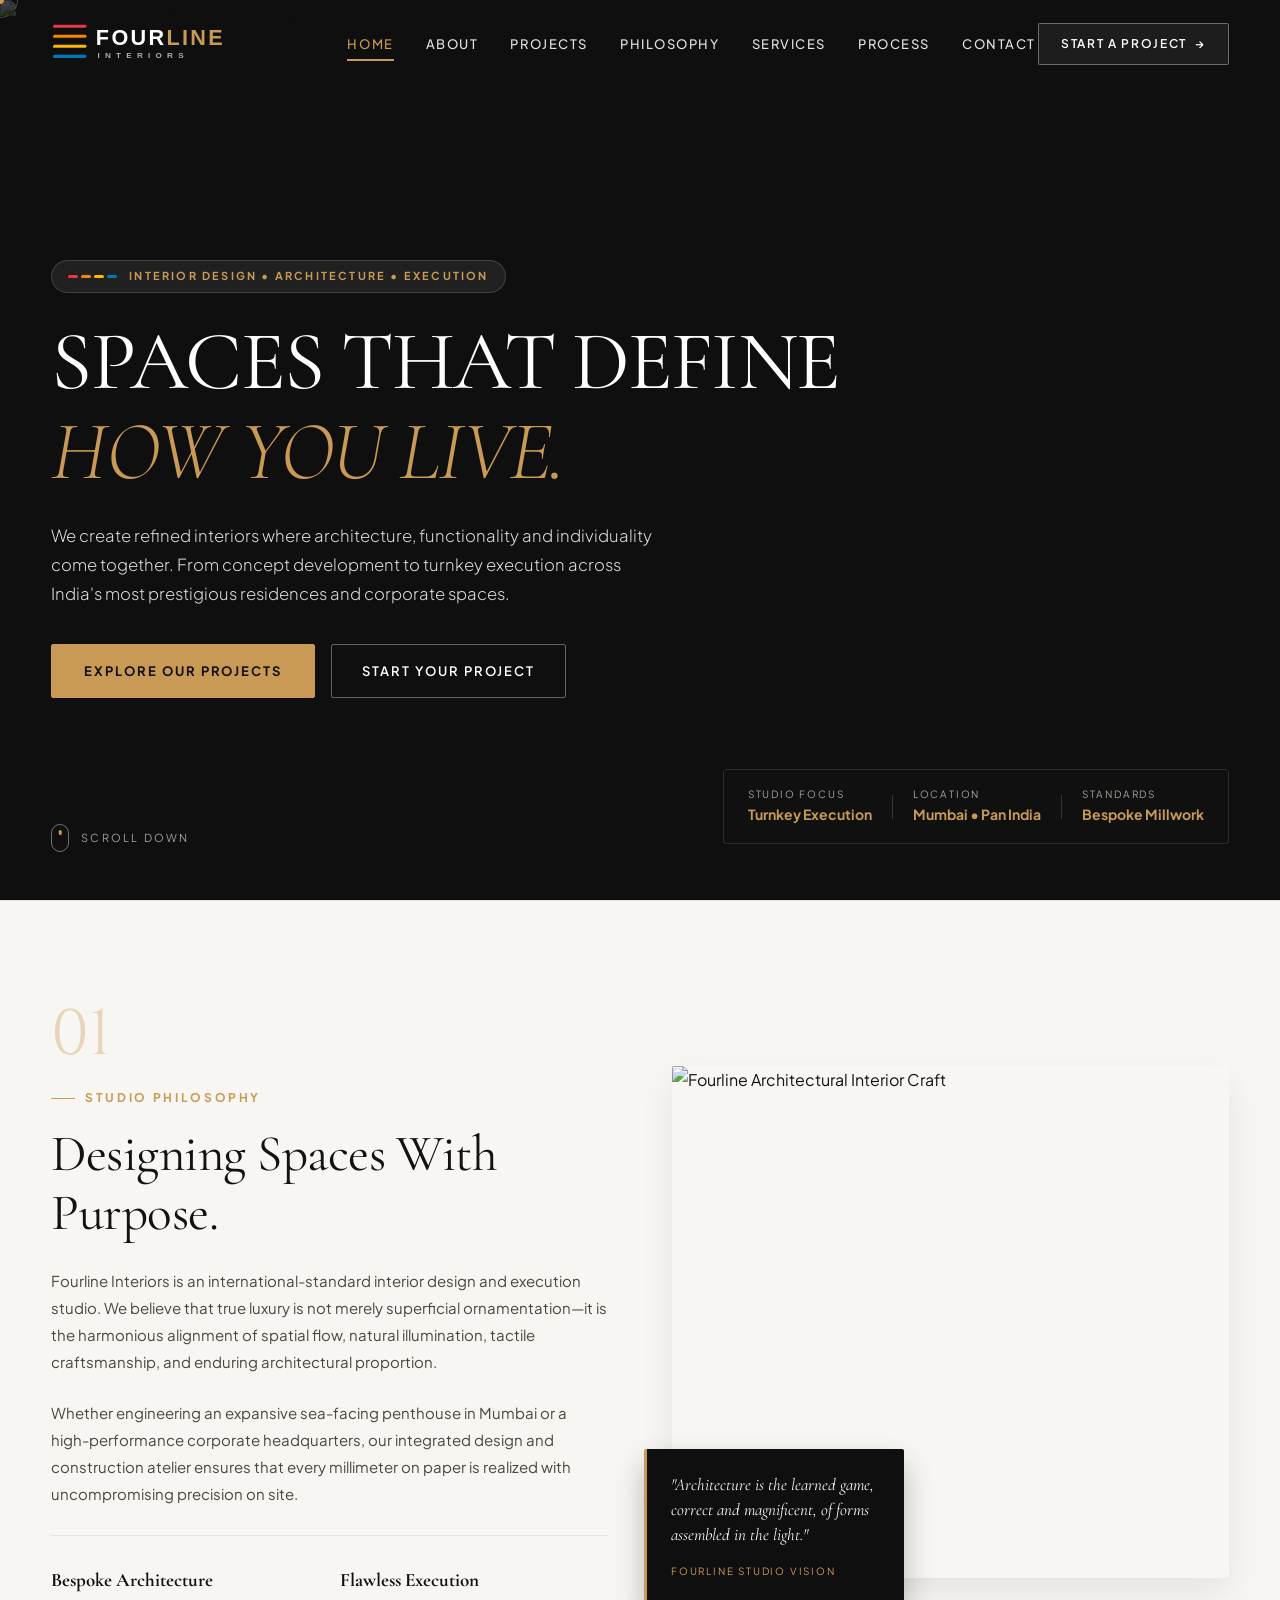
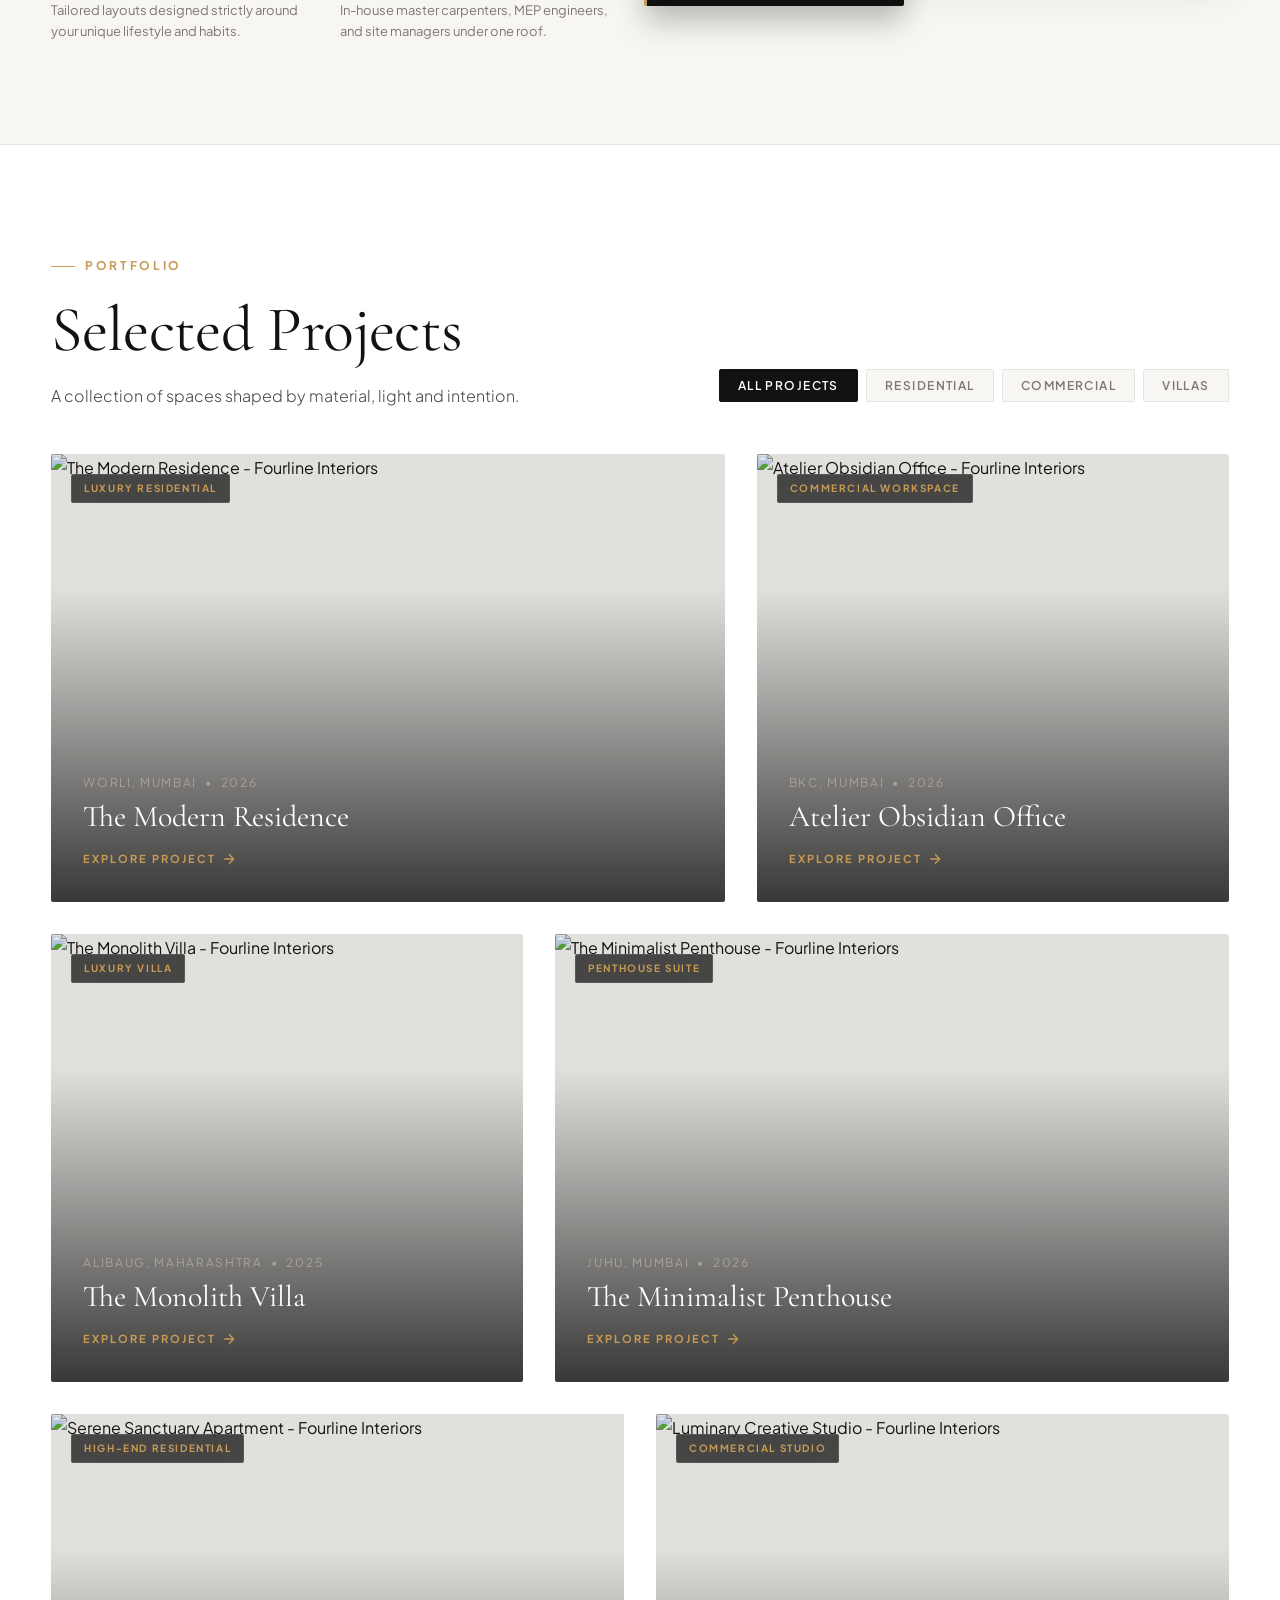
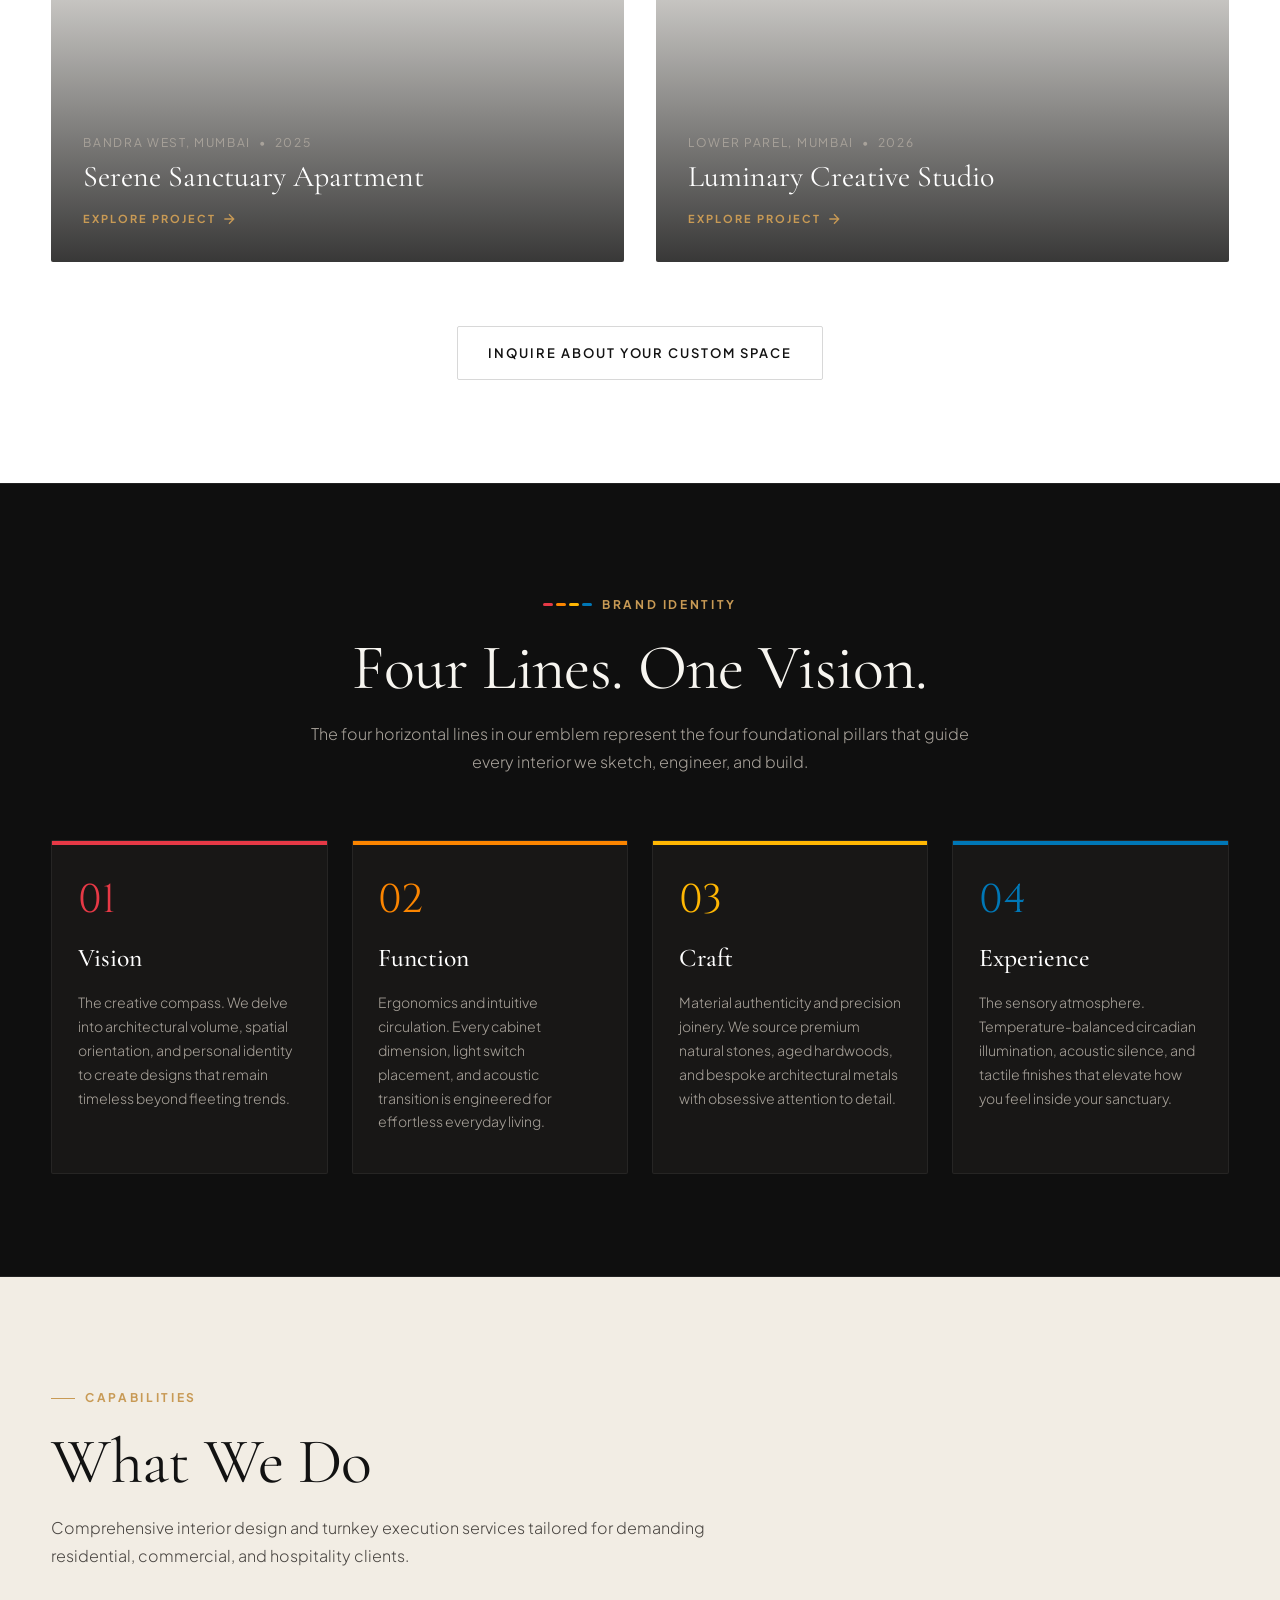
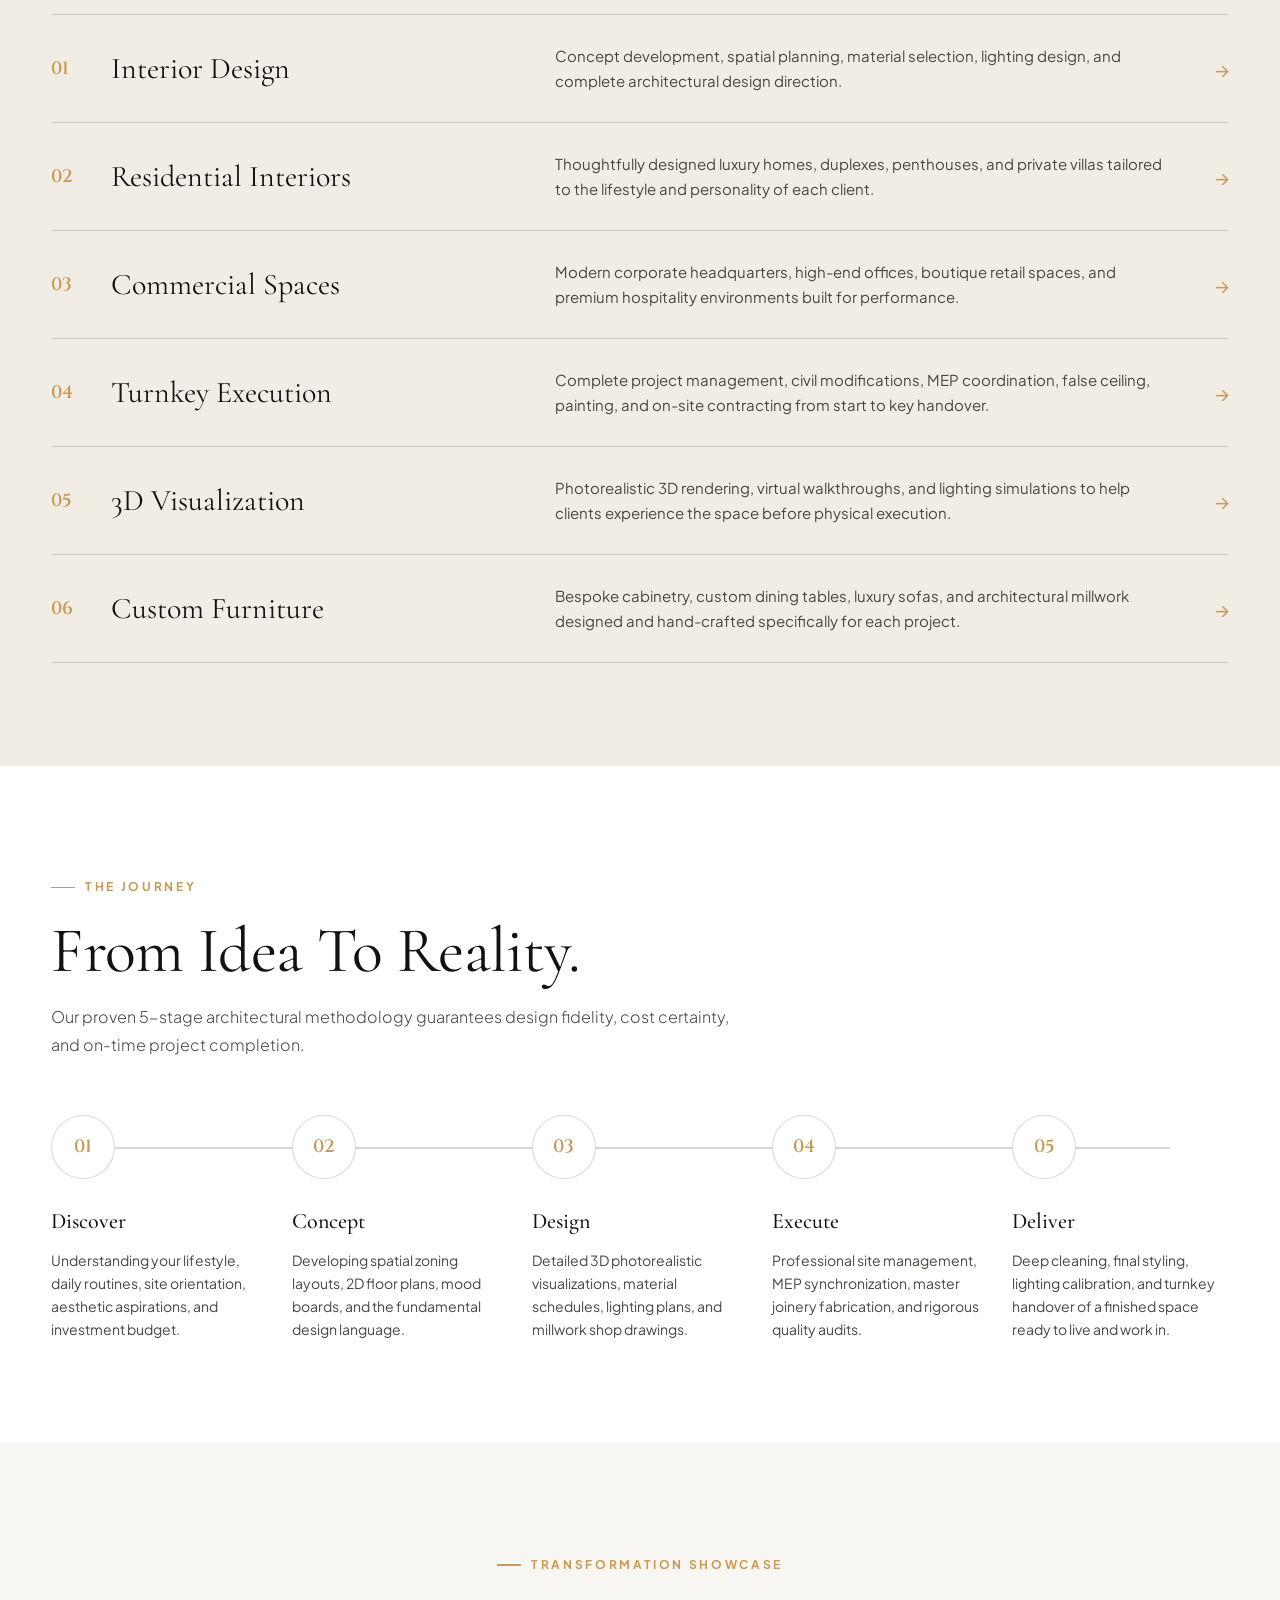
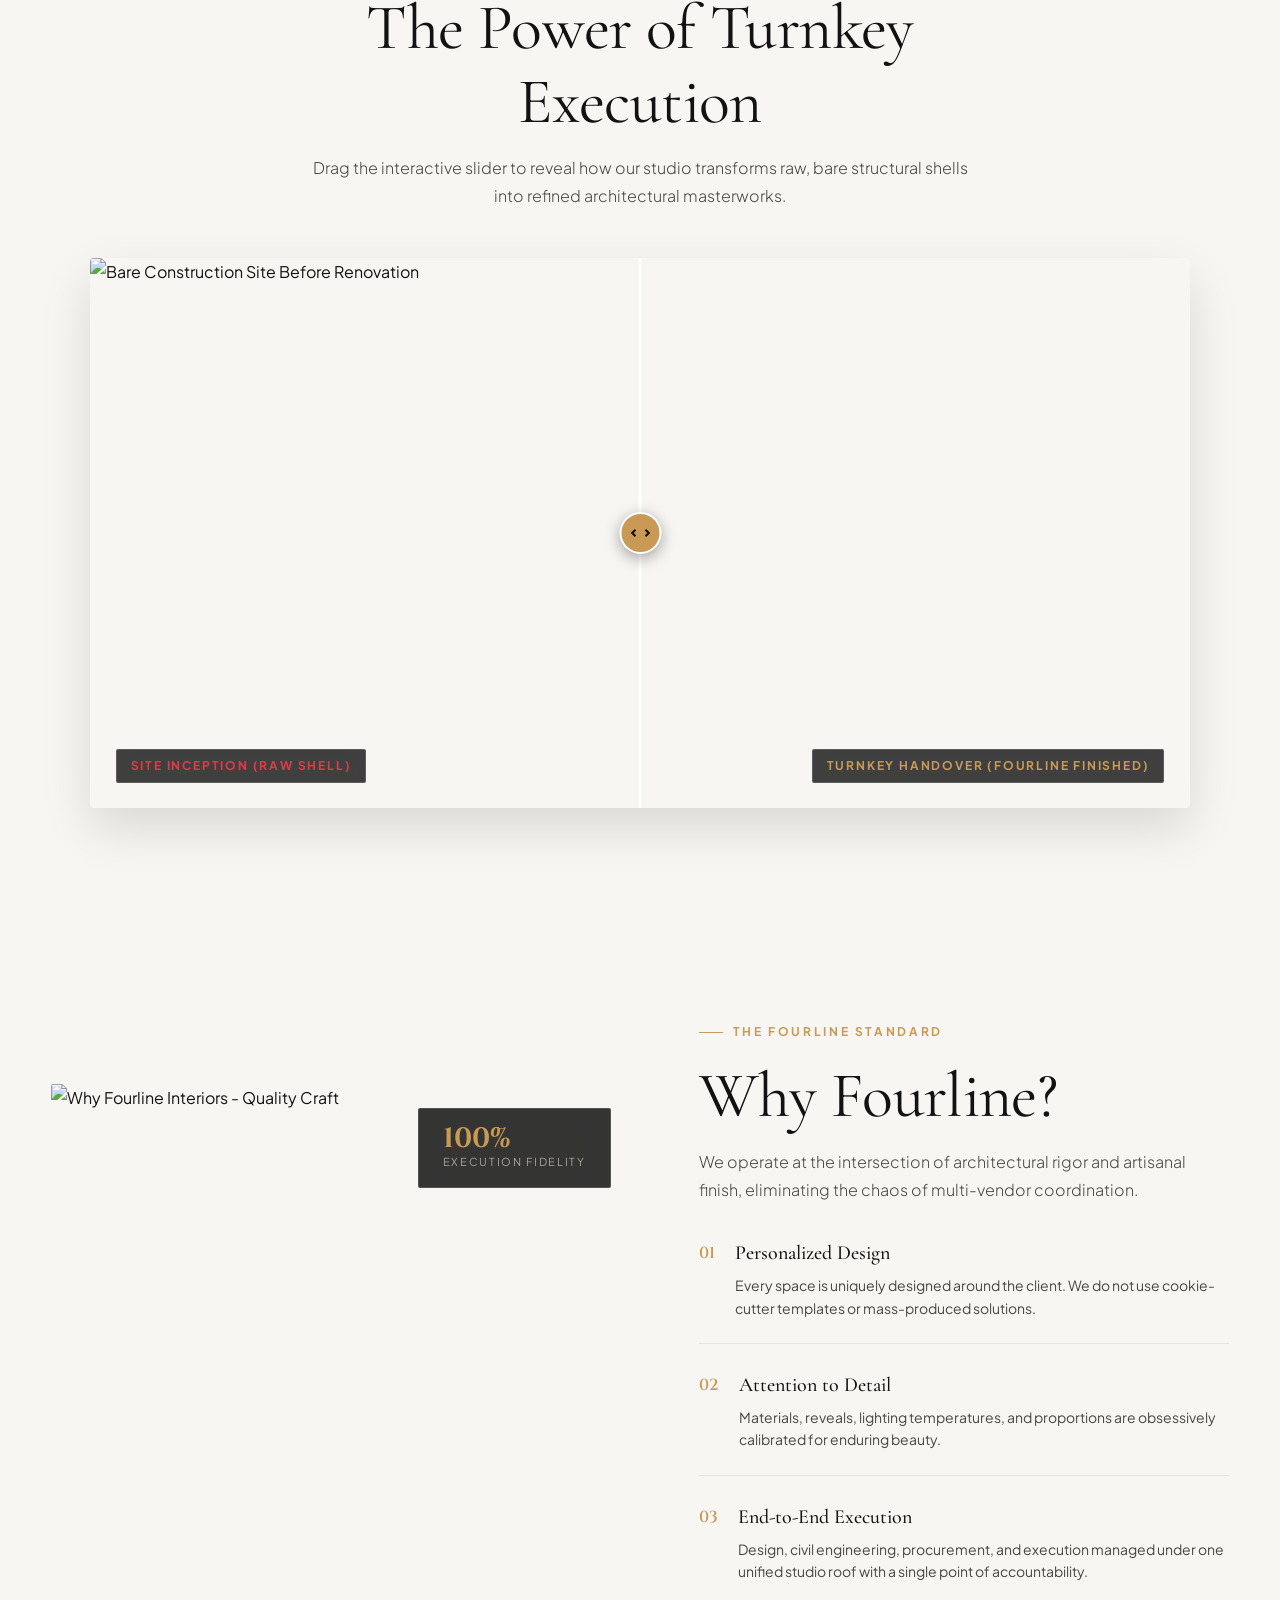
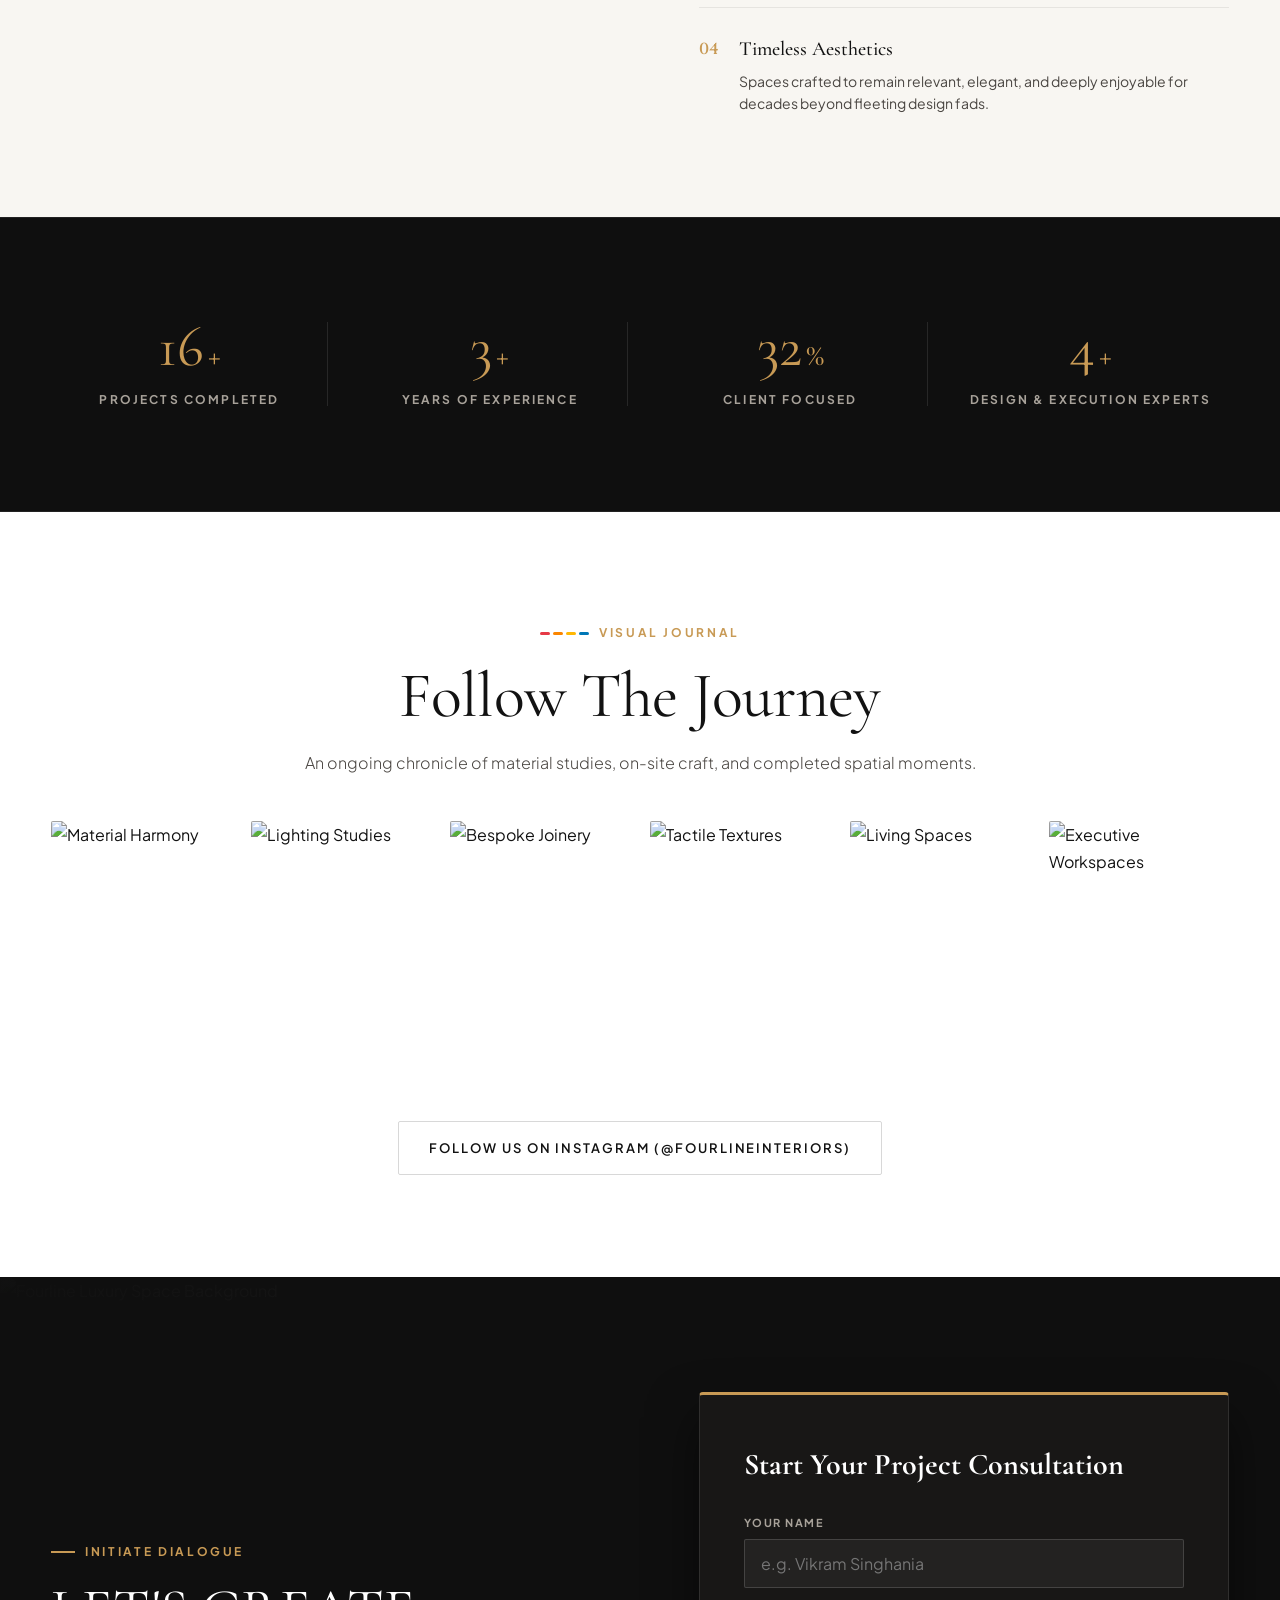
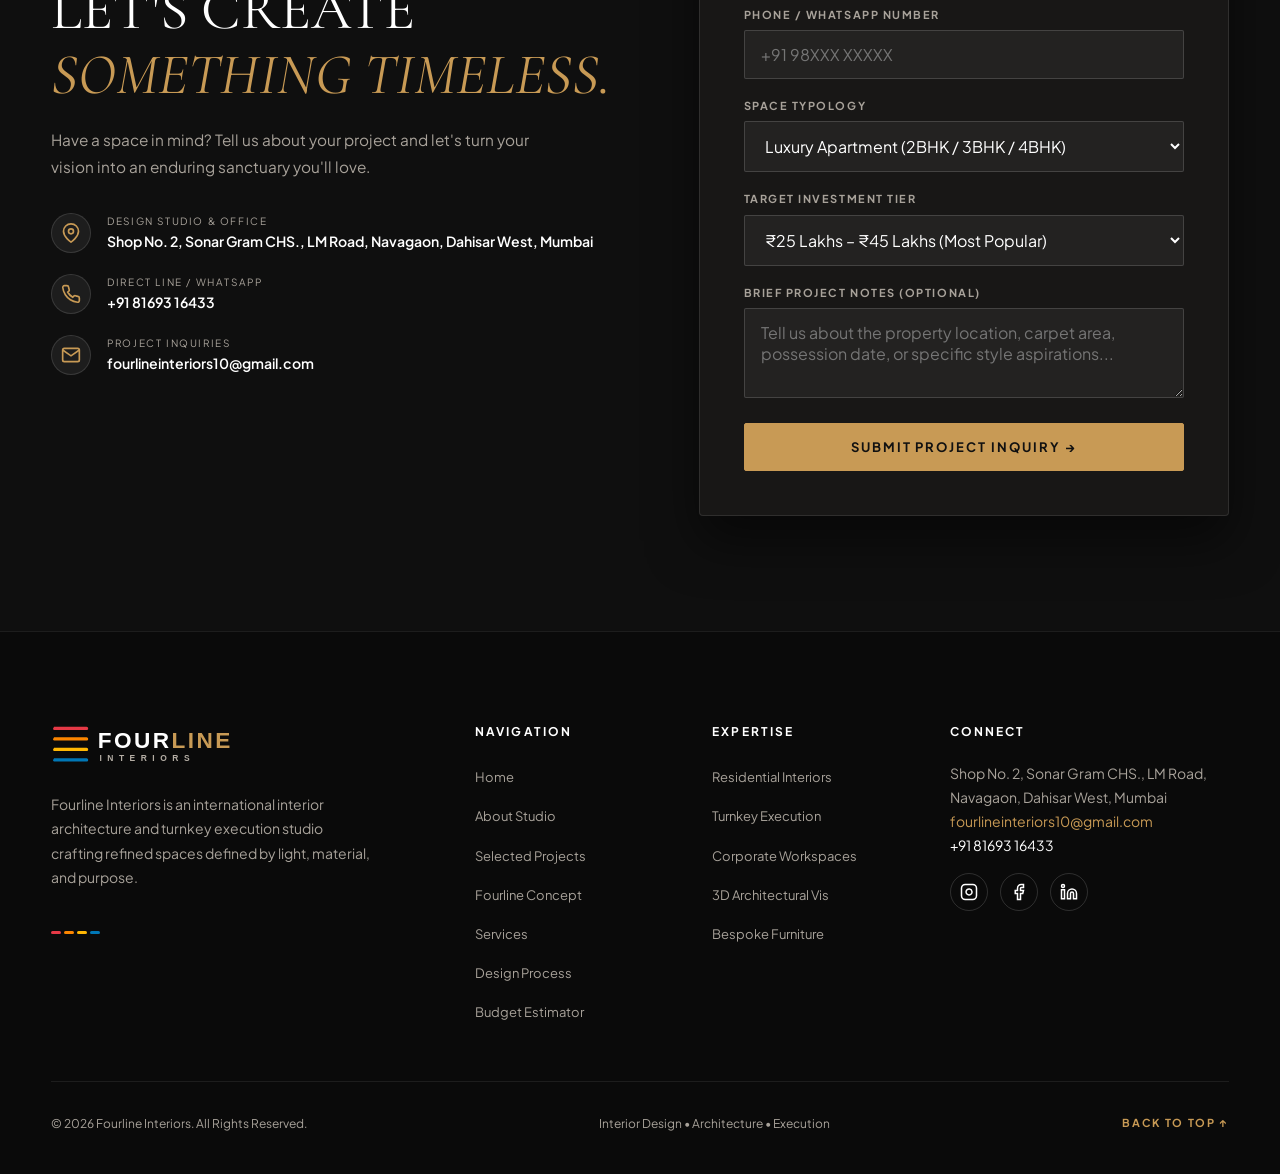
==== commit 3eecd32f: "Make header and footer brand logo larger and bolder with tightened vector viewBox" ====
--- a/index.html
+++ b/index.html
@@ -592,7 +592,7 @@
   <!-- ==========================================================================
        INTERACTIVE COST ESTIMATOR / BUDGET PLANNER
        ========================================================================== -->
-  <section class="section calculator-section" id="estimator">
+  <section class="section calculator-section" id="estimator" style="display:none">
     <div class="container">
       <div style="text-align: center; max-width: 780px; margin: 0 auto;">
         <div class="section-tag" style="justify-content: center;">
--- a/css/style.css
+++ b/css/style.css
@@ -305,9 +305,13 @@
 }
 
 .brand-logo-link .logo-img {
-  height: 34px;
+  height: 48px;
   width: auto;
-  transition: transform 0.3s ease;
+  transition: transform 0.3s ease, height 0.3s ease;
+}
+
+.site-header.scrolled .brand-logo-link .logo-img {
+  height: 40px;
 }
 
 .nav-menu {
@@ -1903,7 +1907,8 @@
 }
 
 .footer-brand-col .footer-logo-img {
-  height: 38px;
+  height: 50px;
+  width: auto;
   margin-bottom: 1.25rem;
 }
 
@@ -2247,7 +2252,7 @@
     padding: 0.875rem 0;
   }
   .brand-logo-link .logo-img {
-    height: 28px;
+    height: 36px;
   }
   .btn-header-cta {
     display: none; /* Keep header clean on mobile, available in mobile drawer */
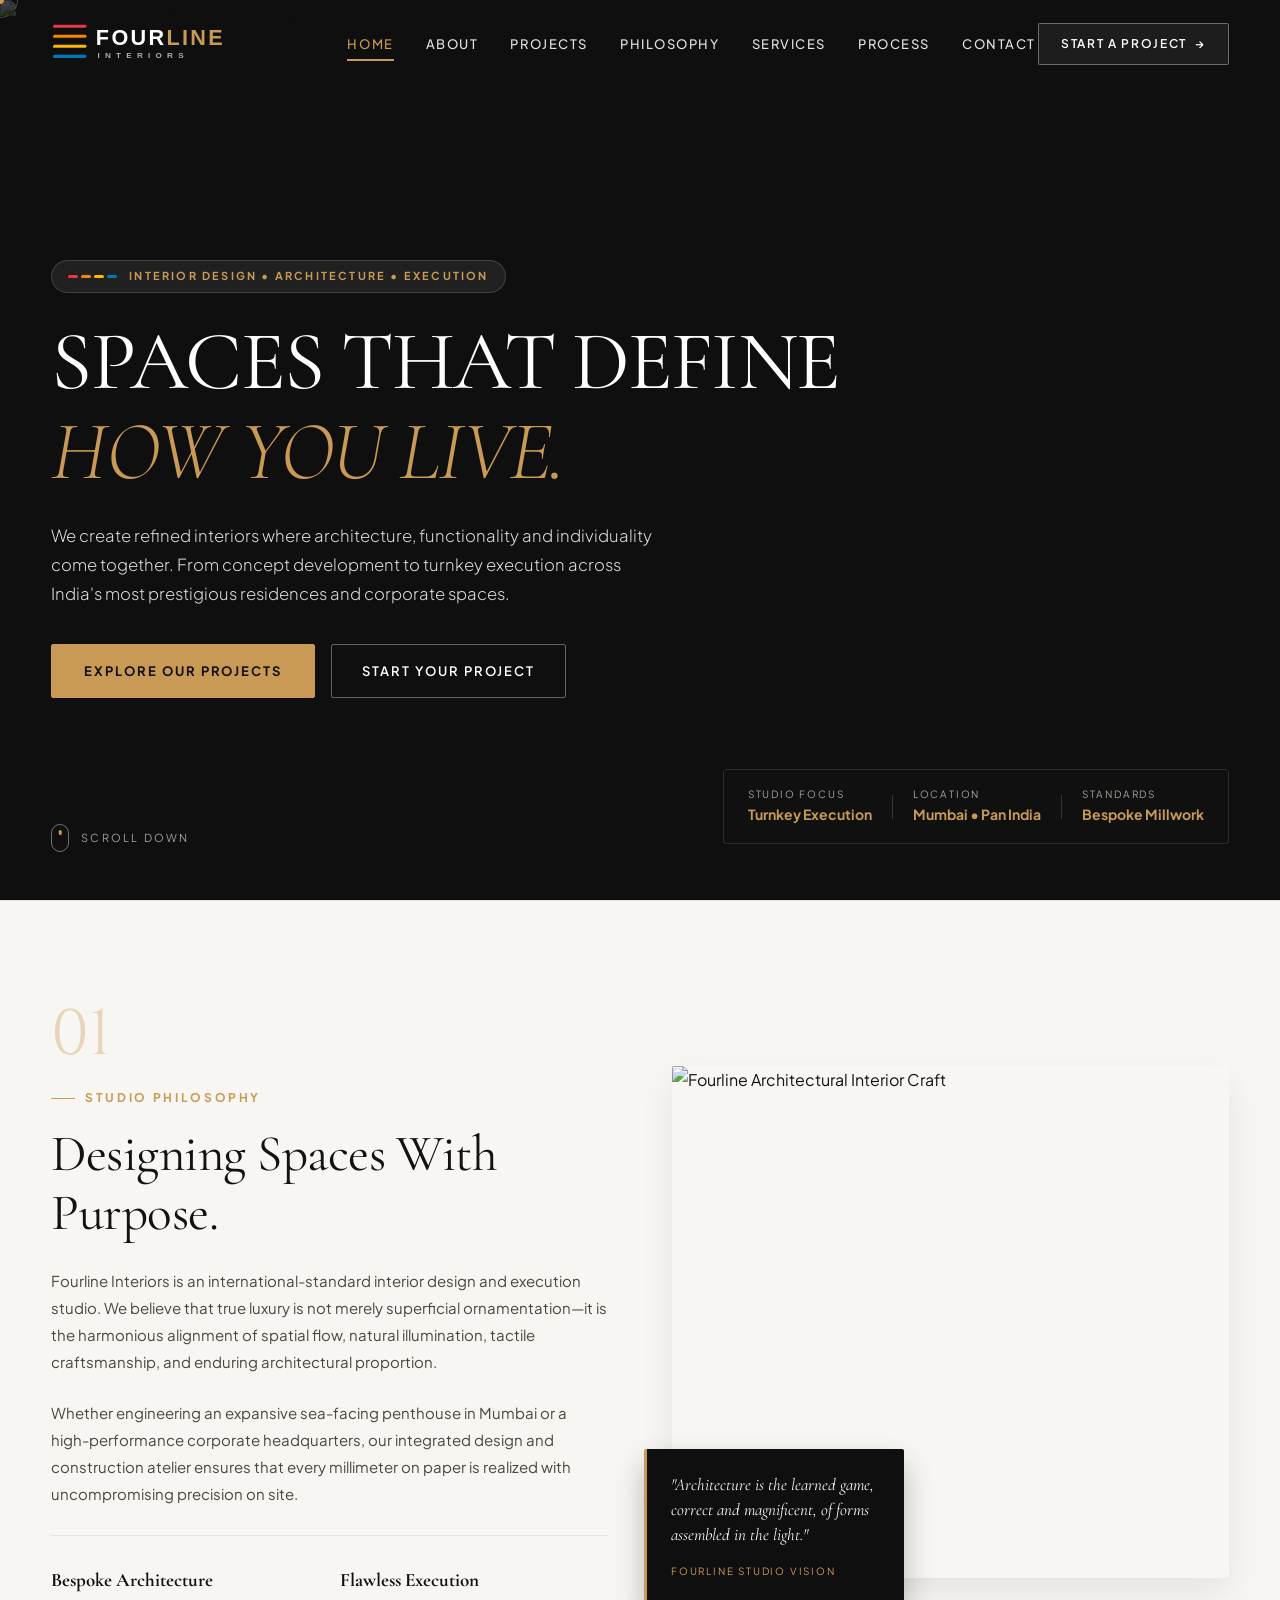
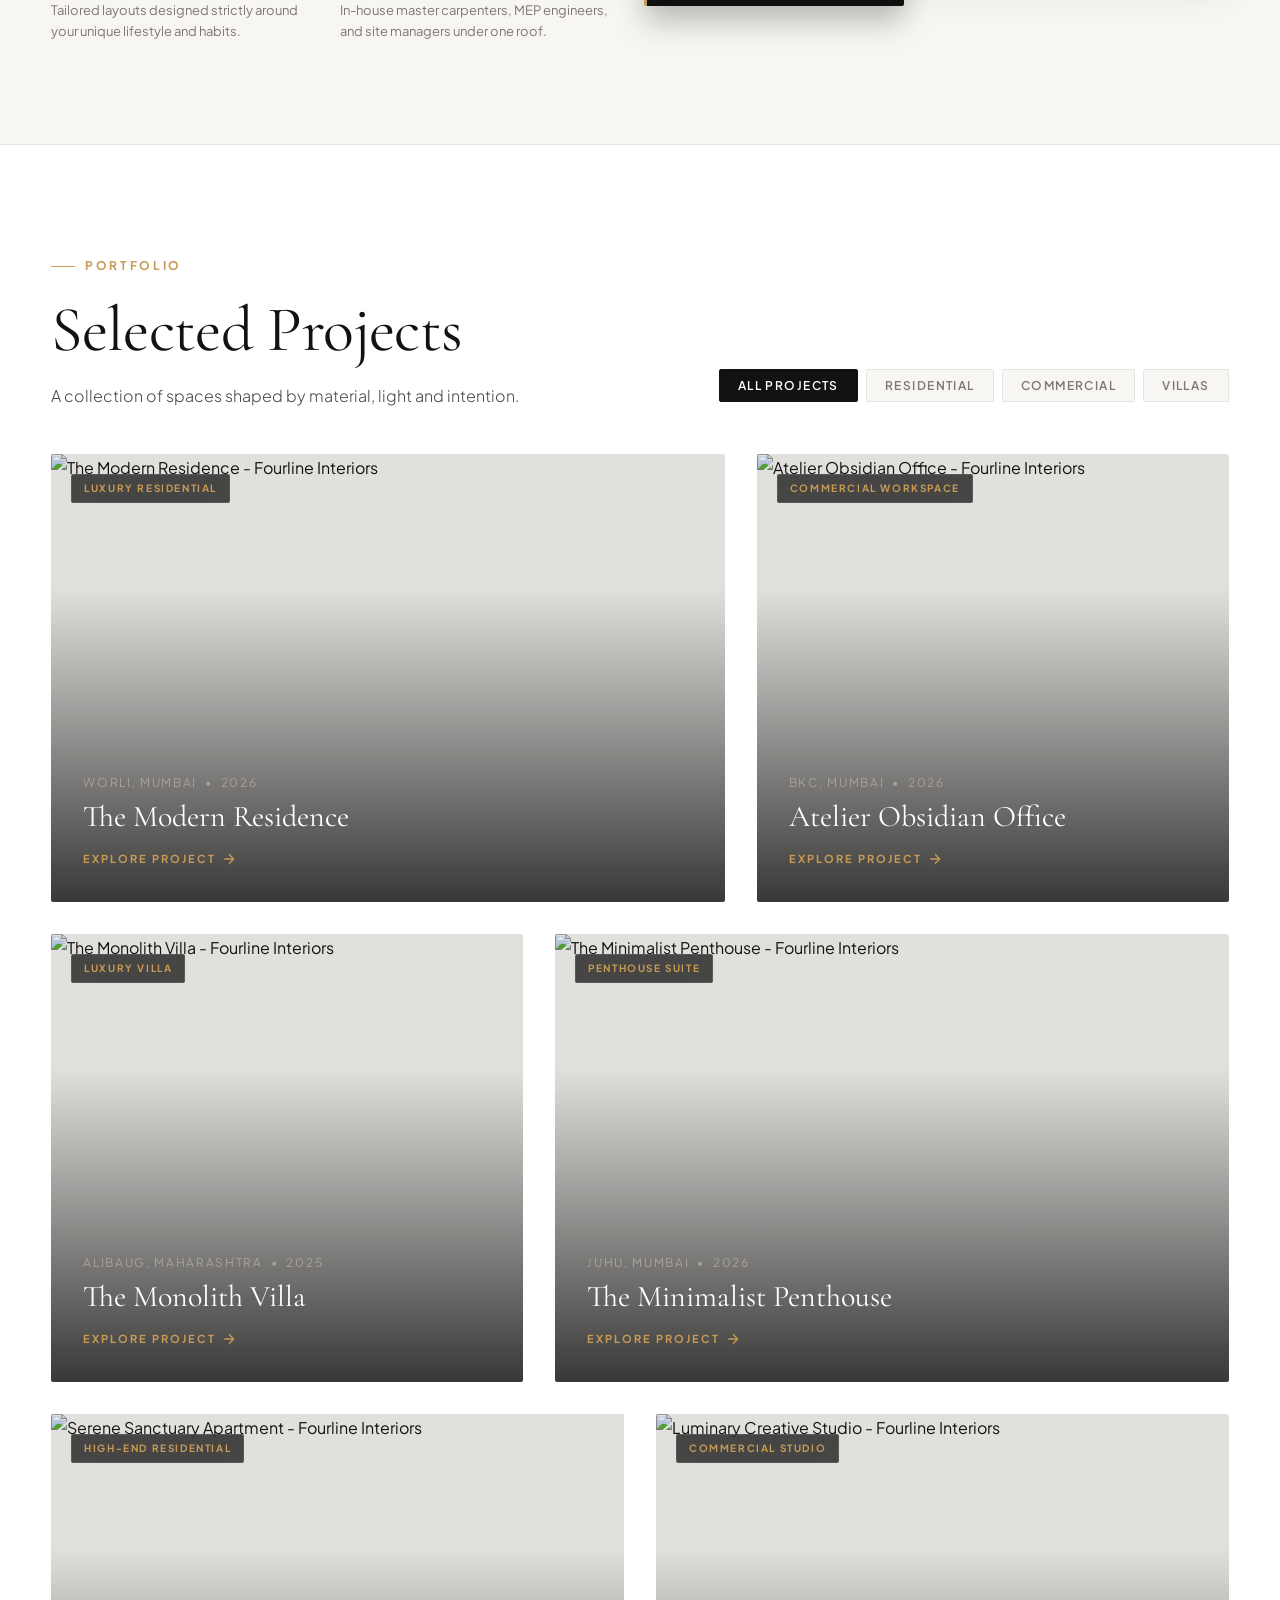
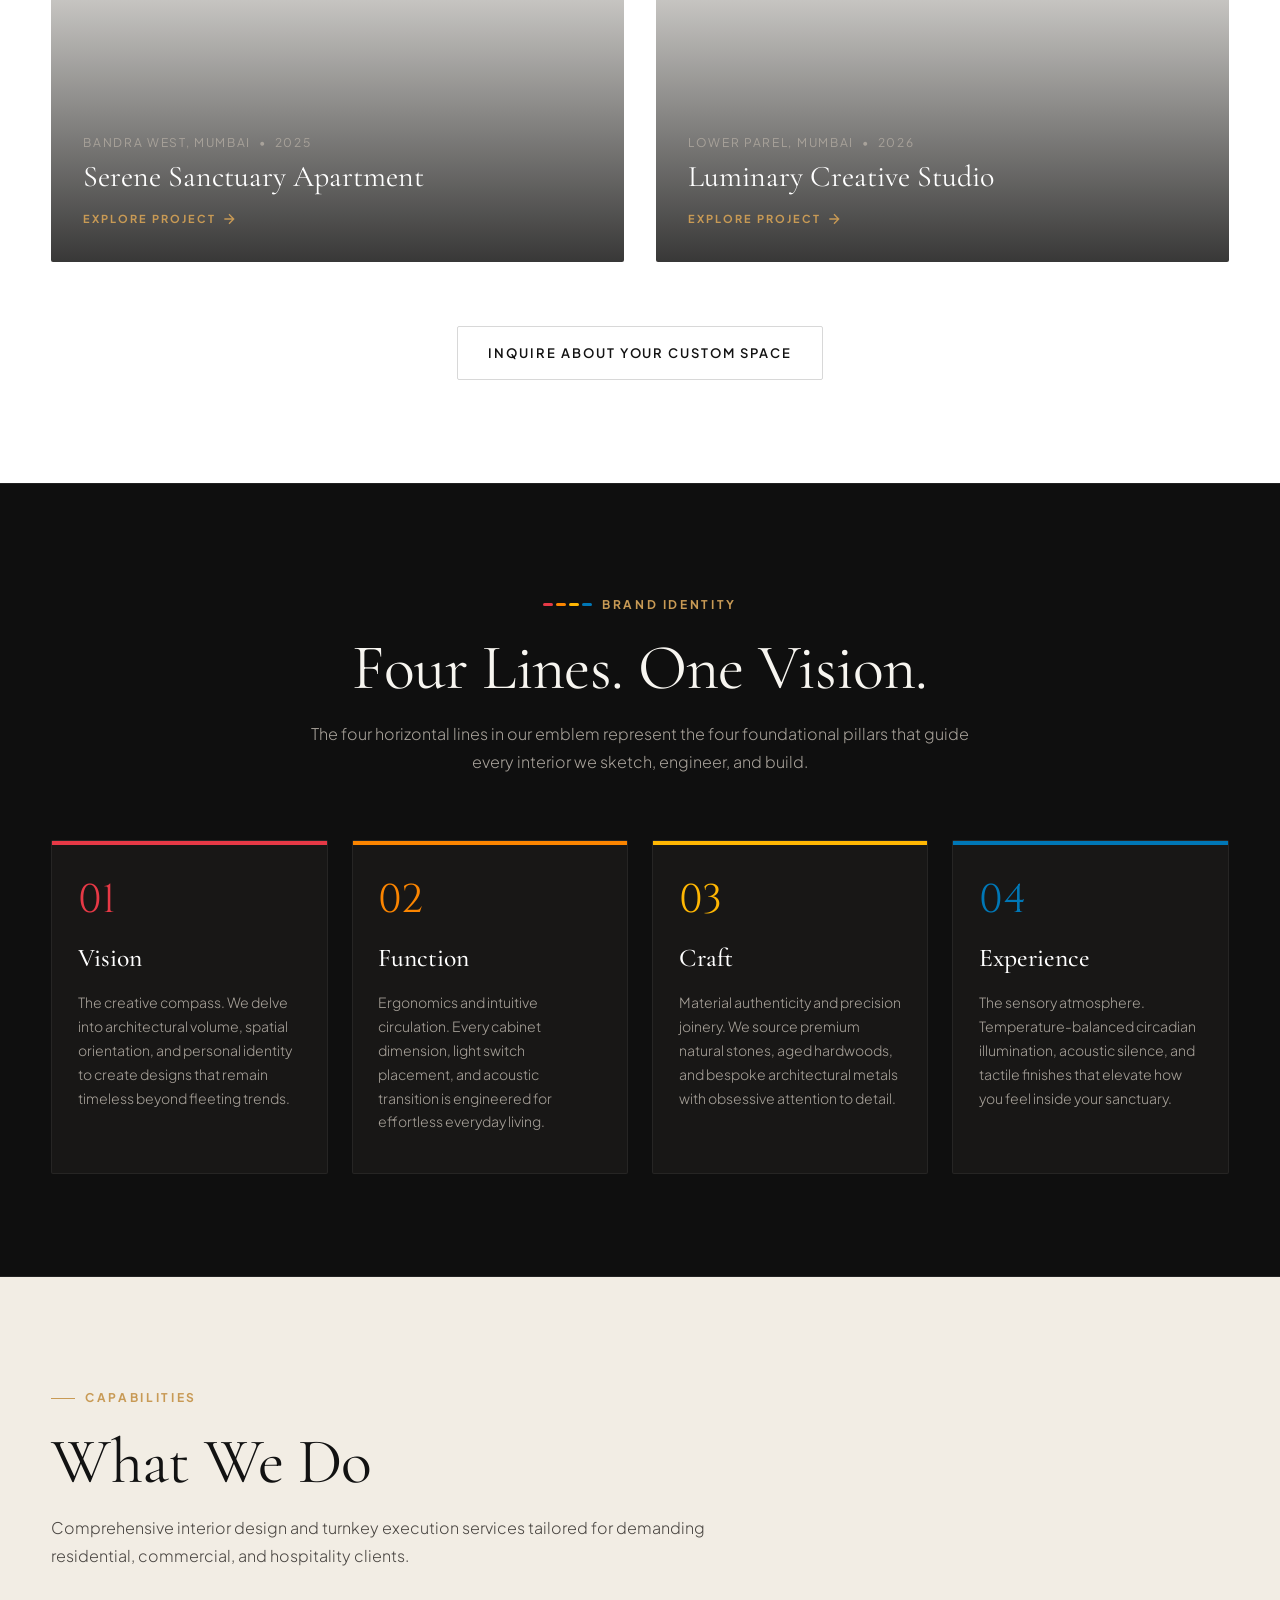
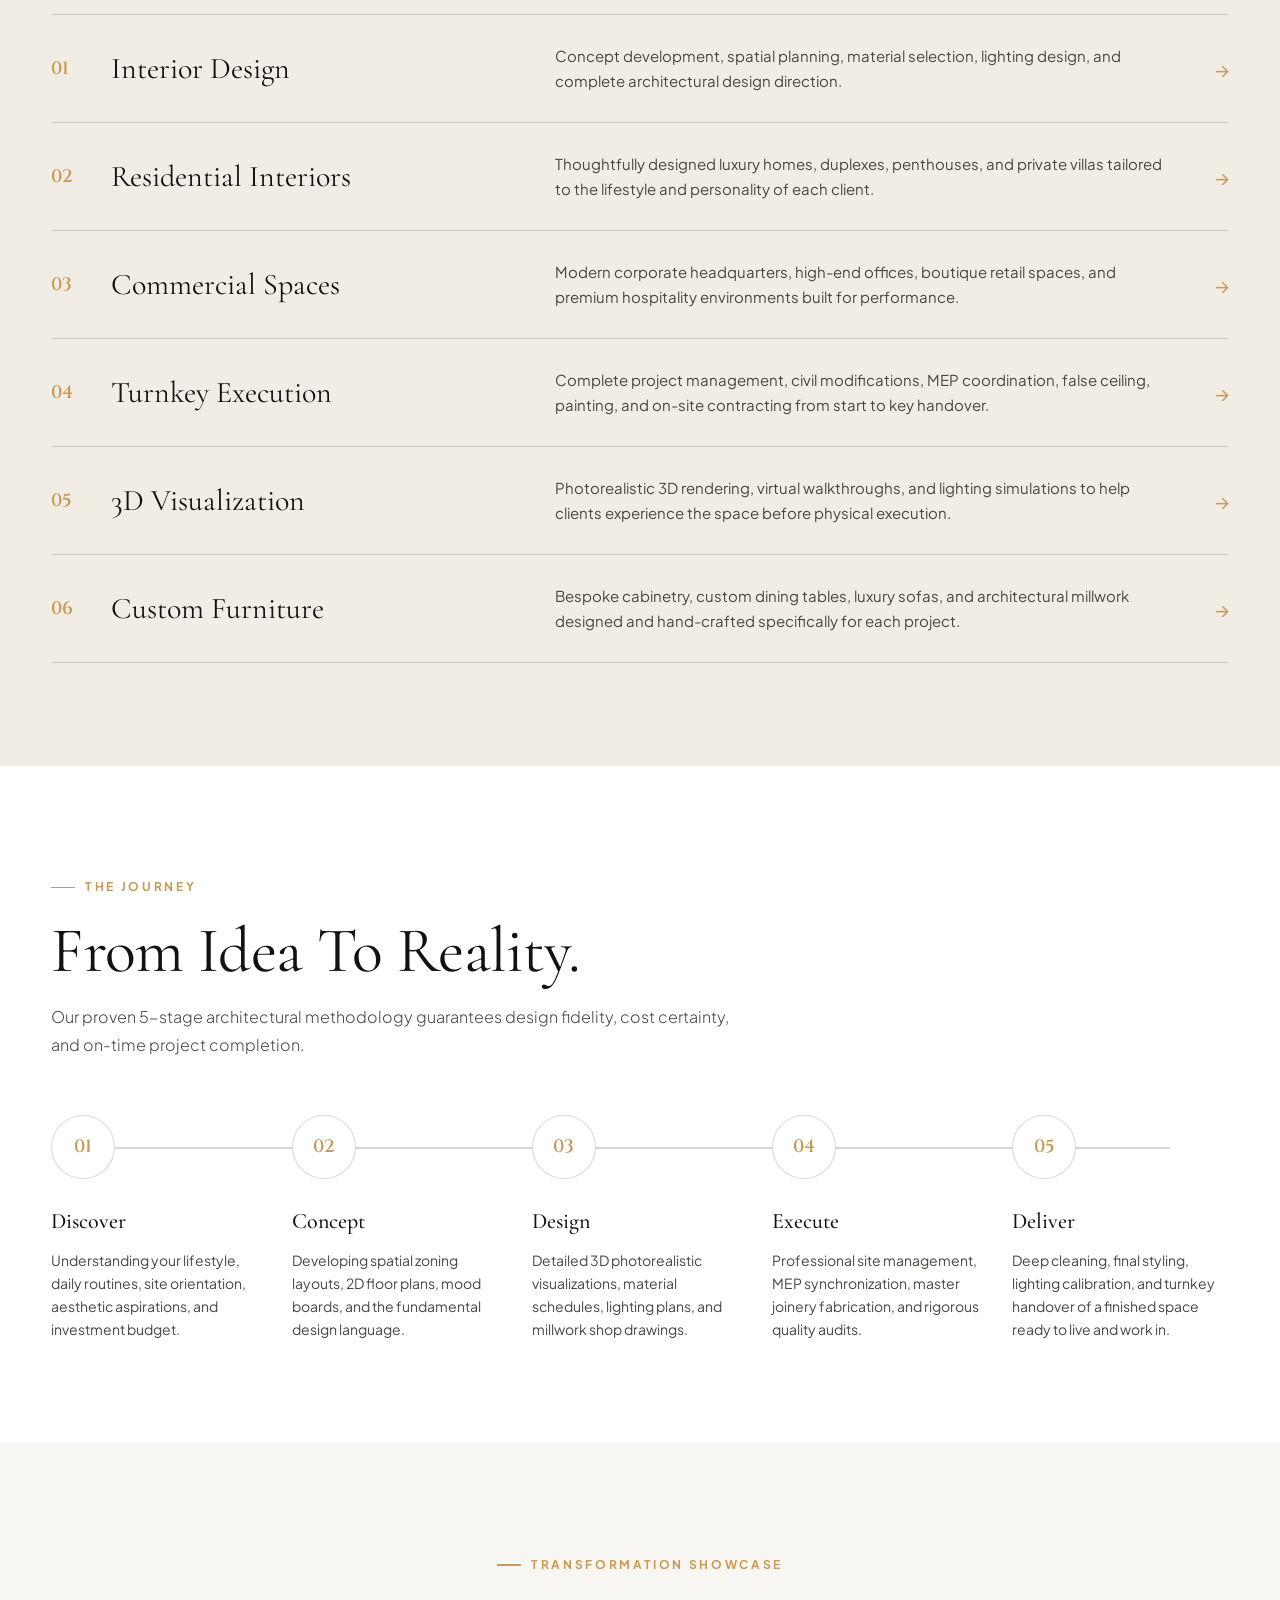
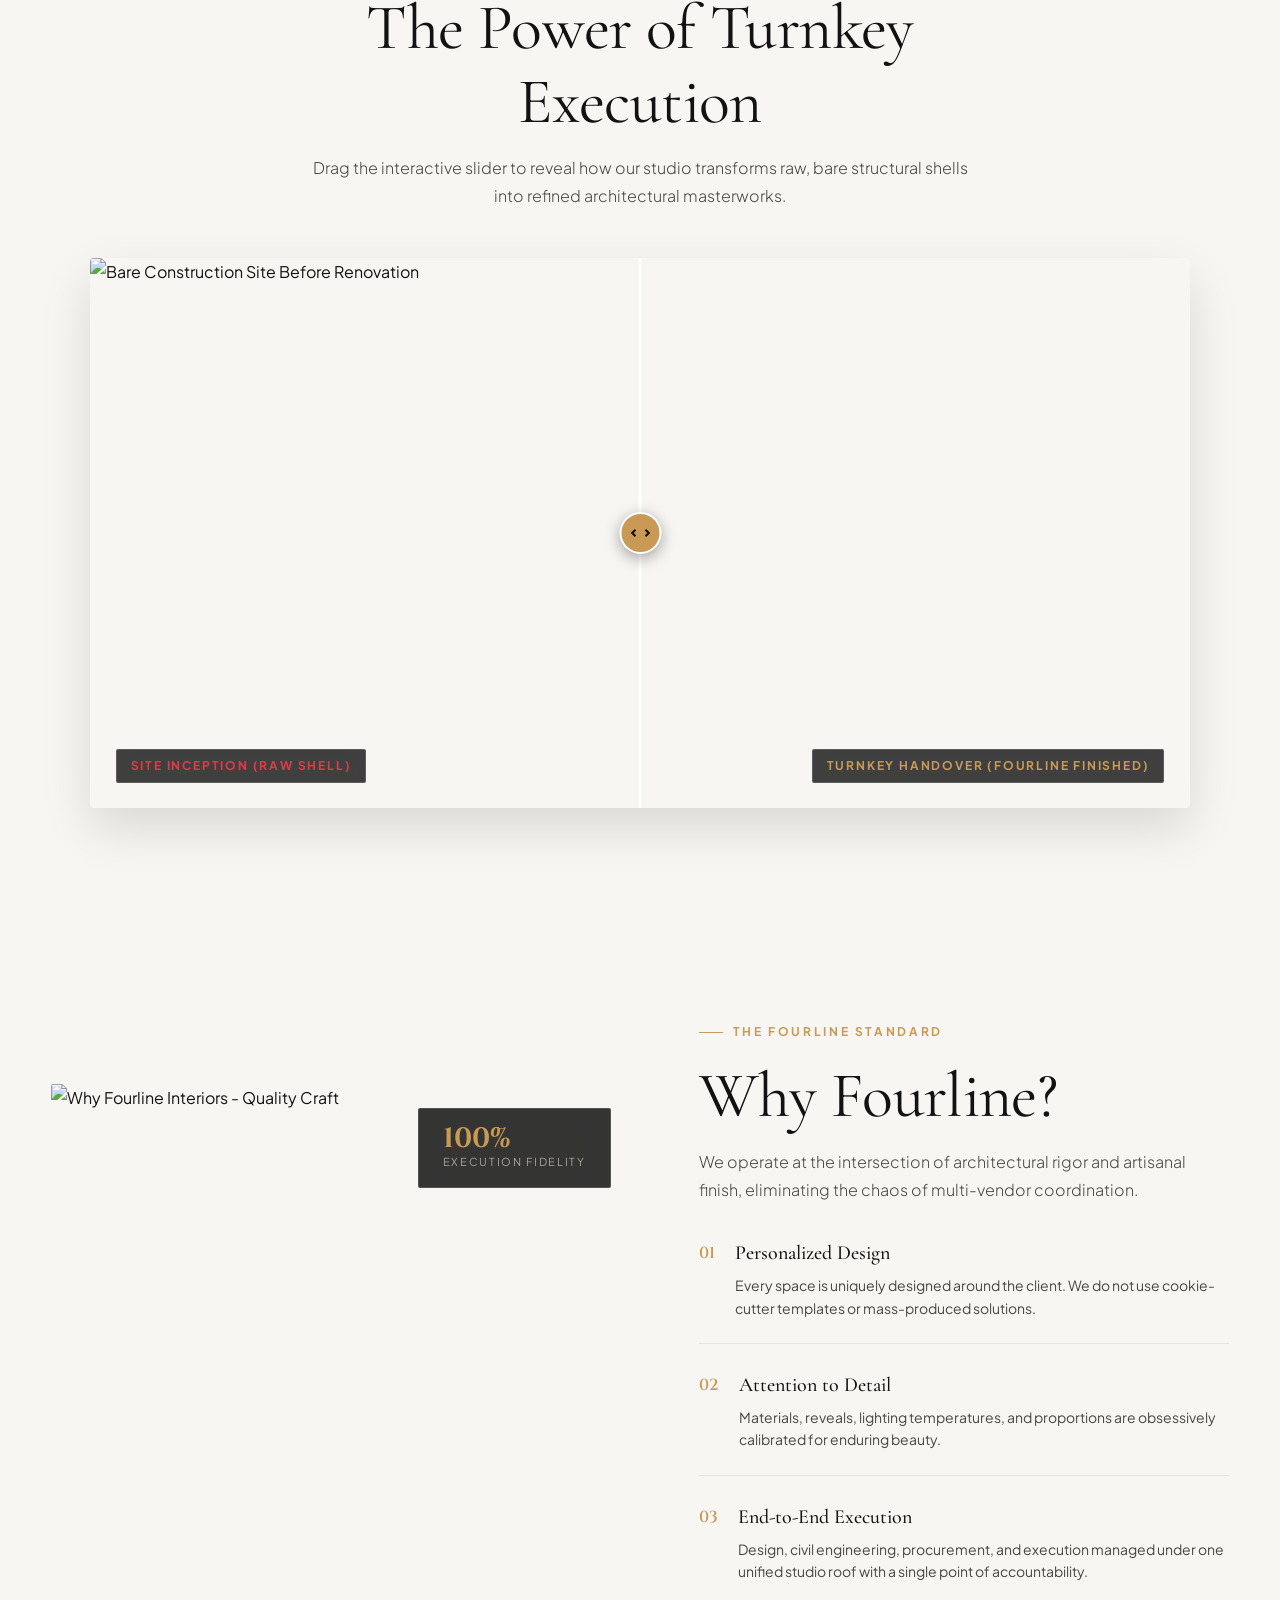
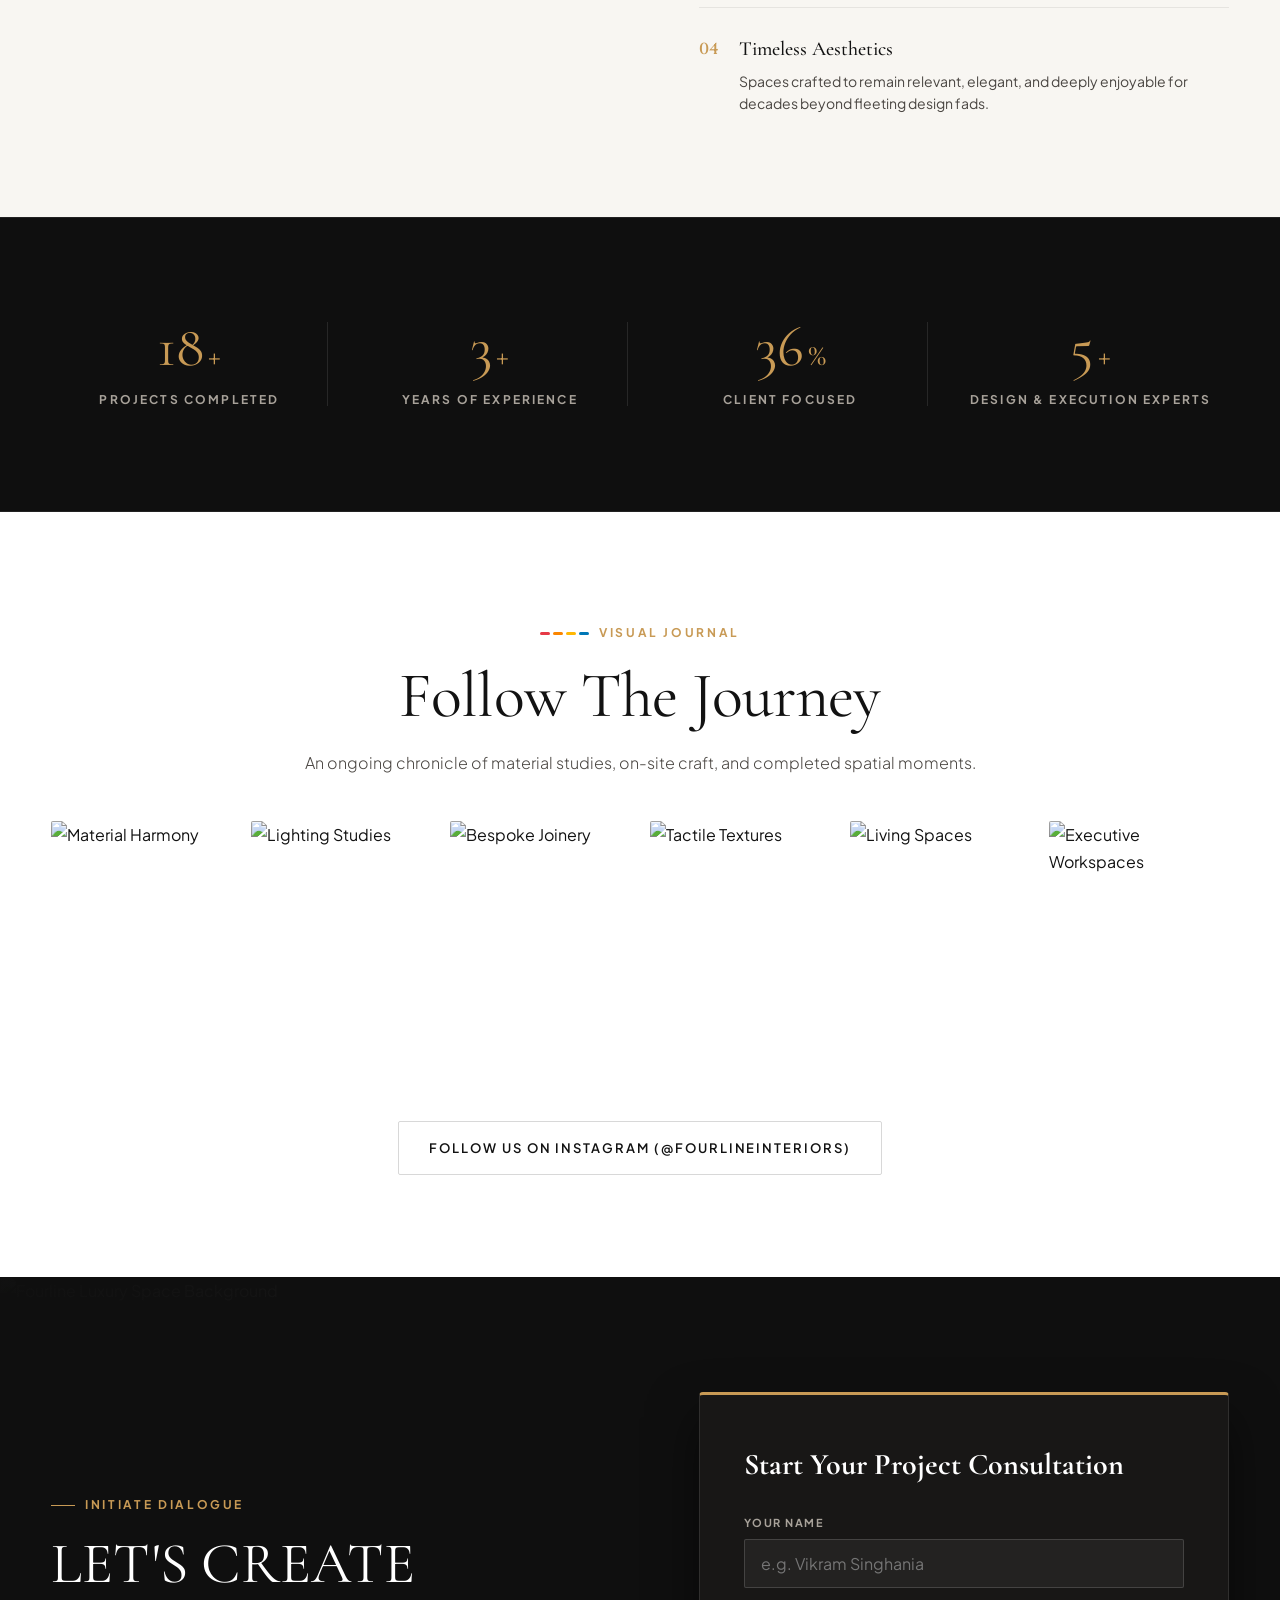
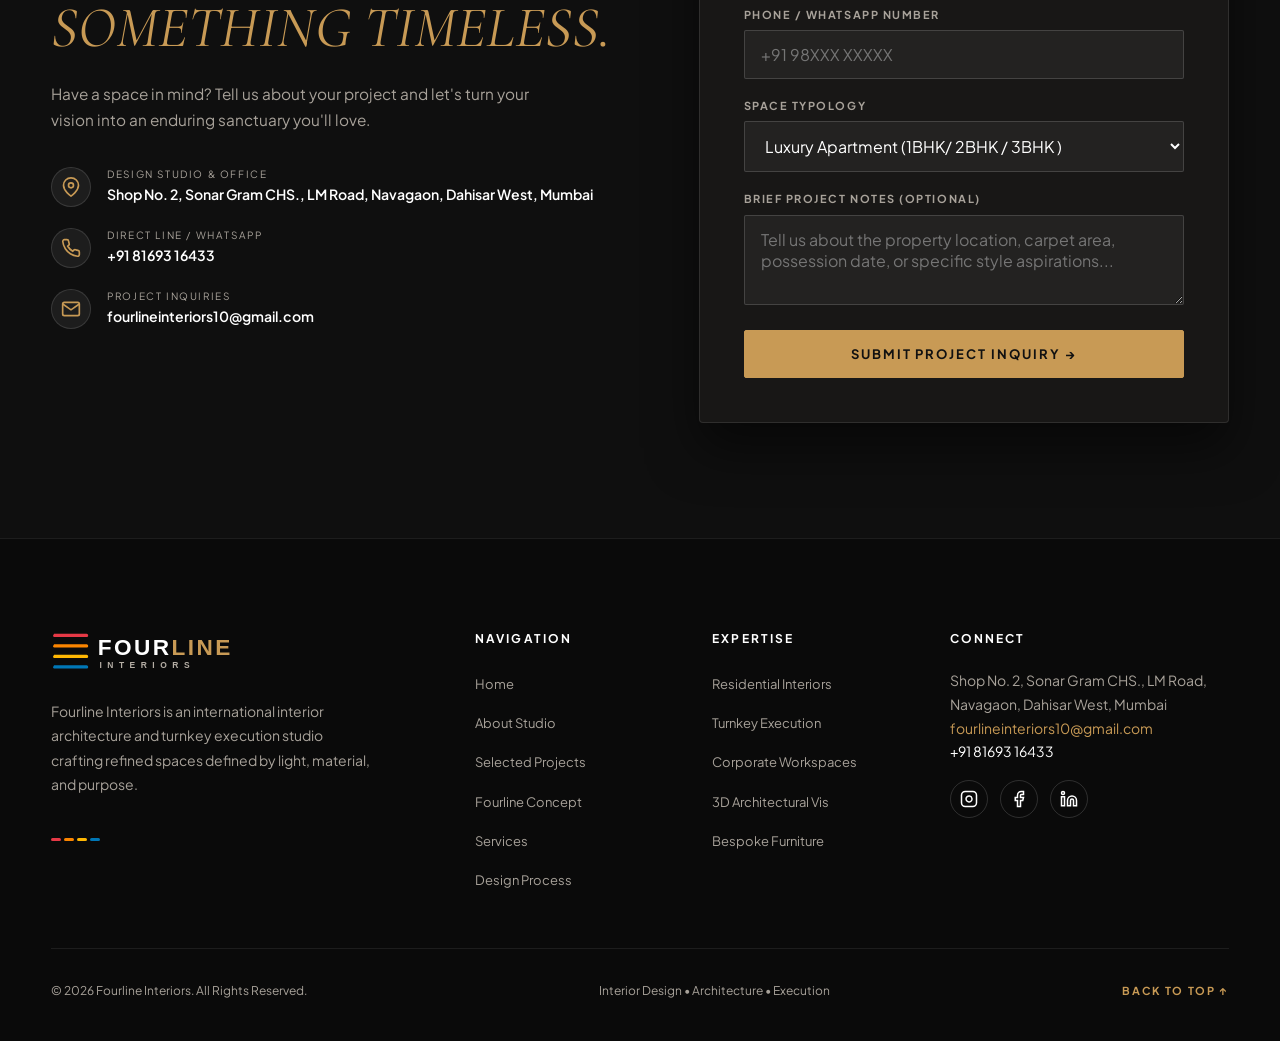
==== commit 542fd1b9: "Update Fourline Interiors luxury website: remove calculator, enlarge brand logo, optimize responsive" ====
--- a/index.html
+++ b/index.html
@@ -72,14 +72,13 @@
       <a href="#concept" class="mobile-nav-link"><span class="nav-num">04</span> Fourline Concept</a>
       <a href="#services" class="mobile-nav-link"><span class="nav-num">05</span> Services</a>
       <a href="#process" class="mobile-nav-link"><span class="nav-num">06</span> Process</a>
-      <a href="#estimator" class="mobile-nav-link"><span class="nav-num">07</span> Cost Estimator</a>
-      <a href="#contact" class="mobile-nav-link"><span class="nav-num">08</span> Contact</a>
+      <a href="#contact" class="mobile-nav-link"><span class="nav-num">07</span> Contact</a>
     </nav>
     <div class="mobile-drawer-footer">
       <a href="#contact" class="btn-primary" style="text-align: center; width: 100%;">Start a Project</a>
       <div class="mobile-drawer-contact">
         <p>Shop No. 2, Sonar Gram CHS., LM Road, Navagaon, Dahisar West, Mumbai</p>
-        <p><a href="mailto:fourlineinteriors10@gmail.com">fourlineinteriors10@gmail.com</a> • <a href="tel:+918169316433">+91 81693 16433</a></p>
+        <p><a href="mailto:info@fourlineinteriors.in">info@fourlineinteriors.in</a> • <a href="tel:+918169316433">+91 81693 16433</a></p>
       </div>
     </div>
   </div>
@@ -589,92 +588,7 @@
     </div>
   </section>
 
-  <!-- ==========================================================================
-       INTERACTIVE COST ESTIMATOR / BUDGET PLANNER
-       ========================================================================== -->
-  <section class="section calculator-section" id="estimator" style="display:none">
-    <div class="container">
-      <div style="text-align: center; max-width: 780px; margin: 0 auto;">
-        <div class="section-tag" style="justify-content: center;">
-          <span class="tag-line"></span>
-          <span>Client Planning Tool</span>
-        </div>
-        <h2 class="section-title">Interior Investment Calculator</h2>
-        <p class="section-subtitle" style="margin: 0 auto;">
-          Estimate the turnkey investment scope for your residential residence, penthouse, or corporate workspace.
-        </p>
-      </div>
-
-      <div class="calculator-container-box">
-        <div class="calc-grid">
-          <!-- Left: Options Selection -->
-          <div class="calc-options-col">
-            <!-- Property Type -->
-            <div>
-              <div class="calc-group-title">1. Select Property Typology</div>
-              <div class="calc-chips-grid">
-                <button type="button" class="calc-chip calc-type-chip active" data-type="residential">2BHK / 3BHK Residence</button>
-                <button type="button" class="calc-chip calc-type-chip" data-type="penthouse">4BHK / Penthouse</button>
-                <button type="button" class="calc-chip calc-type-chip" data-type="villa">Bespoke Villa</button>
-                <button type="button" class="calc-chip calc-type-chip" data-type="commercial">Corporate Office</button>
-              </div>
-            </div>
-
-            <!-- Execution Tier -->
-            <div>
-              <div class="calc-group-title">2. Select Finish & Material Tier</div>
-              <div class="calc-chips-grid">
-                <button type="button" class="calc-chip calc-tier-chip" data-tier="essential">Essential Luxury (₹1,600/sq.ft)</button>
-                <button type="button" class="calc-chip calc-tier-chip active" data-tier="bespoke">Bespoke Architectural (₹2,400/sq.ft)</button>
-                <button type="button" class="calc-chip calc-tier-chip" data-tier="ultra">Ultra Connoisseur (₹3,600/sq.ft)</button>
-              </div>
-            </div>
-
-            <!-- Built Up Area Slider -->
-            <div>
-              <div class="calc-group-title">3. Carpet / Built-Up Area (sq.ft)</div>
-              <div class="calc-slider-wrapper">
-                <input type="range" min="800" max="10000" step="100" value="2200" class="calc-range-slider" id="calcAreaSlider" />
-                <div class="calc-area-value">
-                  <span>800 sq.ft</span>
-                  <strong id="calcAreaDisplay" style="color: var(--text-primary); font-size: 1.125rem;">2,200 sq.ft</strong>
-                  <span>10,000 sq.ft</span>
-                </div>
-              </div>
-            </div>
-          </div>
-
-          <!-- Right: Dynamic Estimate Card -->
-          <div class="calc-result-card">
-            <div>
-              <div class="calc-result-title">Estimated Turnkey Scope</div>
-              <div class="calc-price-display" id="calcPriceDisplay">₹48L – ₹58L*</div>
-              <p style="font-size: 0.8125rem; color: var(--text-light-muted); line-height: 1.6;">
-                *Comprehensive estimate including spatial planning, 3D visualization, civil alterations, custom millwork, electrical MEP, false ceiling, and premium surface finishes.
-              </p>
-
-              <div class="calc-breakdown-list">
-                <div class="calc-breakdown-item">
-                  <span>Execution Tier:</span>
-                  <span id="calcScopeDisplay">Bespoke Architectural Grade</span>
-                </div>
-                <div class="calc-breakdown-item">
-                  <span>Estimated Timeline:</span>
-                  <span id="calcTimelineDisplay">4.5 – 6 Months</span>
-                </div>
-                <div class="calc-breakdown-item">
-                  <span>Management:</span>
-                  <span>100% Dedicated Studio Site Lead</span>
-                </div>
-              </div>
-            </div>
-
-            <a href="#contact" class="btn-primary" style="width: 100%; text-align: center;">Book Consultation for this Project</a>
-          </div>
-        </div>
-      </div>
-    </div>
-  </section>
+
 
 
   <!-- ==========================================================================
@@ -788,17 +702,19 @@
             <div class="form-group">
               <label class="form-label" for="projectType">Space Typology</label>
               <select id="projectType" name="projectType" class="form-select" required>
-                <option value="Luxury Apartment (2BHK / 3BHK / 4BHK)">Luxury Apartment (2BHK / 3BHK / 4BHK)</option>
+                <option value="Luxury Apartment (2BHK / 3BHK / 4BHK)">Luxury Apartment (1BHK/ 2BHK / 3BHK )</option>
                 <option value="Penthouse Suite">Penthouse Suite</option>
                 <option value="Private Villa / Bungalow">Private Villa / Bungalow</option>
                 <option value="Corporate Office / Commercial">Corporate Office / Commercial</option>
                 <option value="Hospitality / Retail Space">Hospitality / Retail Space</option>
+                  <option value="Other">Other</option>
               </select>
             </div>
 
-            <div class="form-group">
+            <div class="form-group" style="display:none">
               <label class="form-label" for="budgetTier">Target Investment Tier</label>
               <select id="budgetTier" name="budgetTier" class="form-select">
+                <option value="not provided">not provided</option>
                 <option value="₹15 Lakhs – ₹25 Lakhs">₹15 Lakhs – ₹25 Lakhs</option>
                 <option value="₹25 Lakhs – ₹45 Lakhs" selected>₹25 Lakhs – ₹45 Lakhs (Most Popular)</option>
                 <option value="₹45 Lakhs – ₹75 Lakhs">₹45 Lakhs – ₹75 Lakhs</option>
@@ -852,7 +768,6 @@
             <li><a href="#concept" class="footer-link">Fourline Concept</a></li>
             <li><a href="#services" class="footer-link">Services</a></li>
             <li><a href="#process" class="footer-link">Design Process</a></li>
-            <li><a href="#estimator" class="footer-link">Budget Estimator</a></li>
           </ul>
         </div>
 
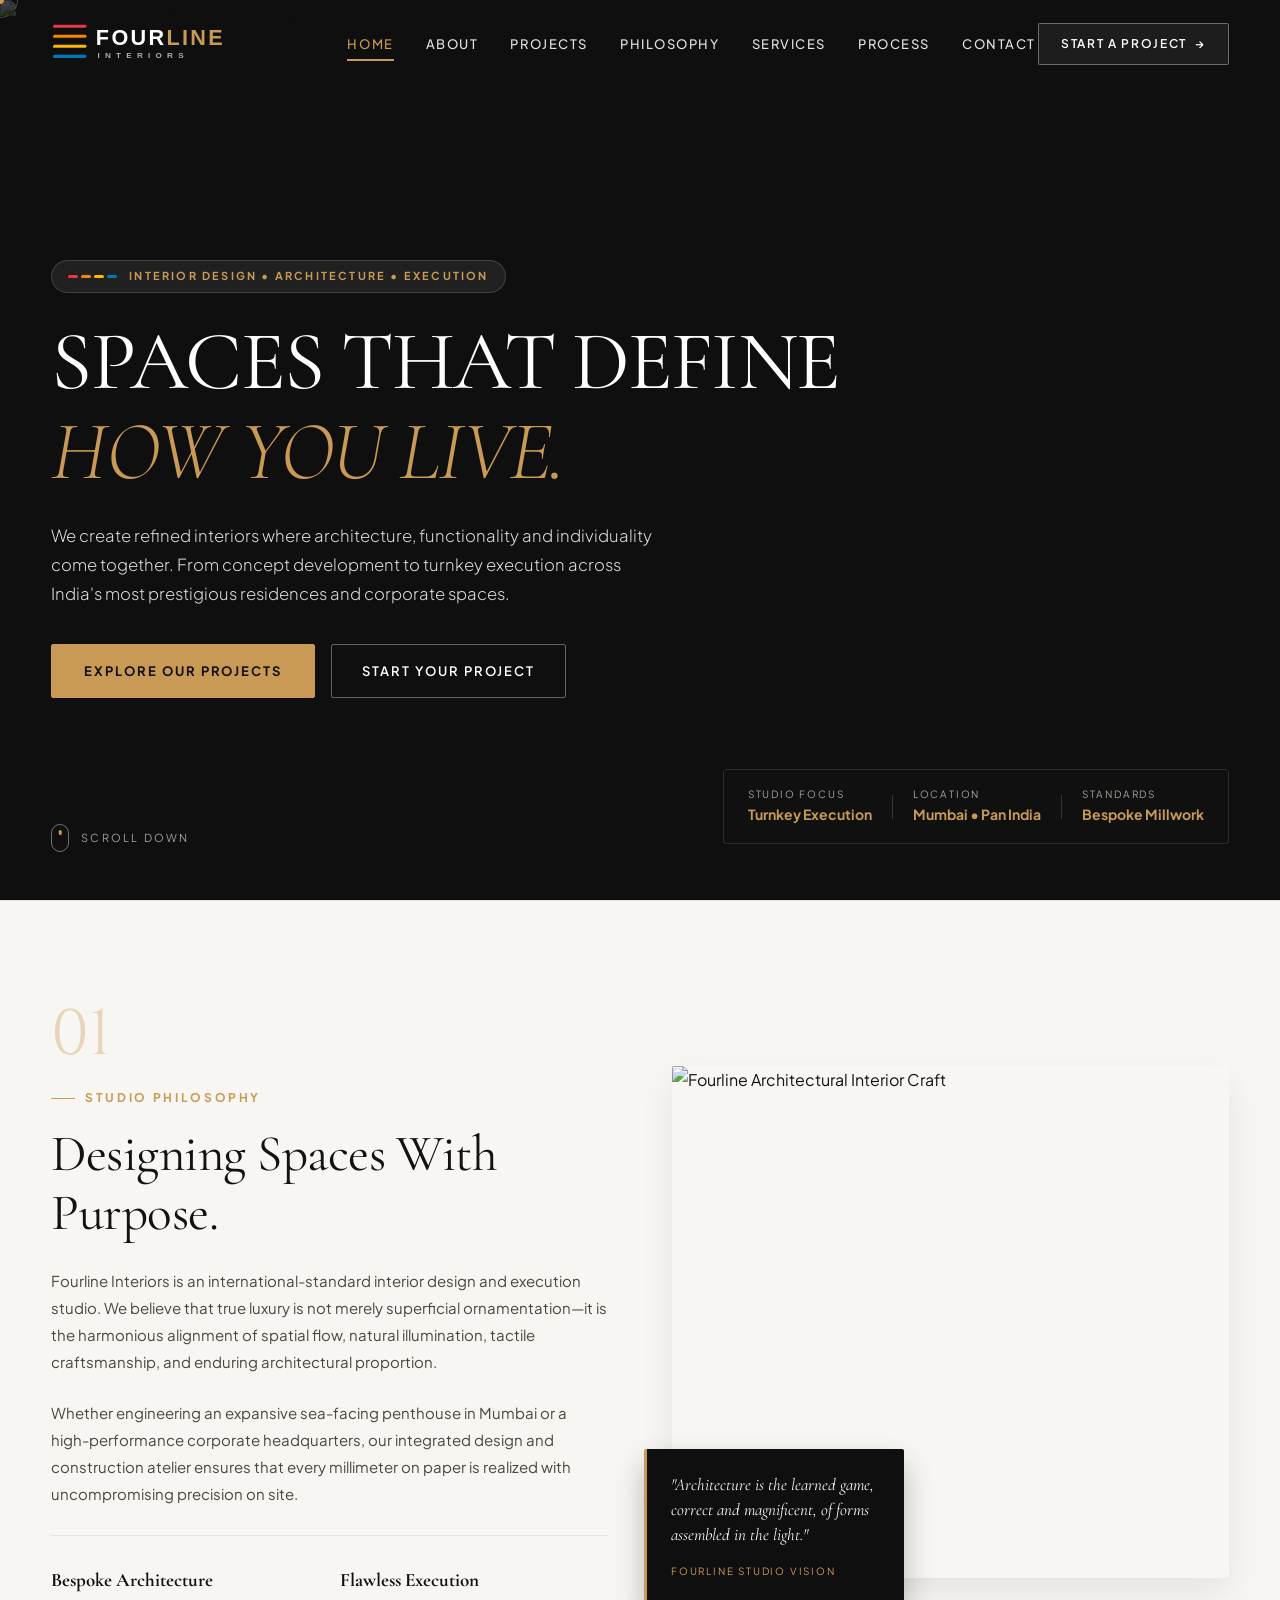
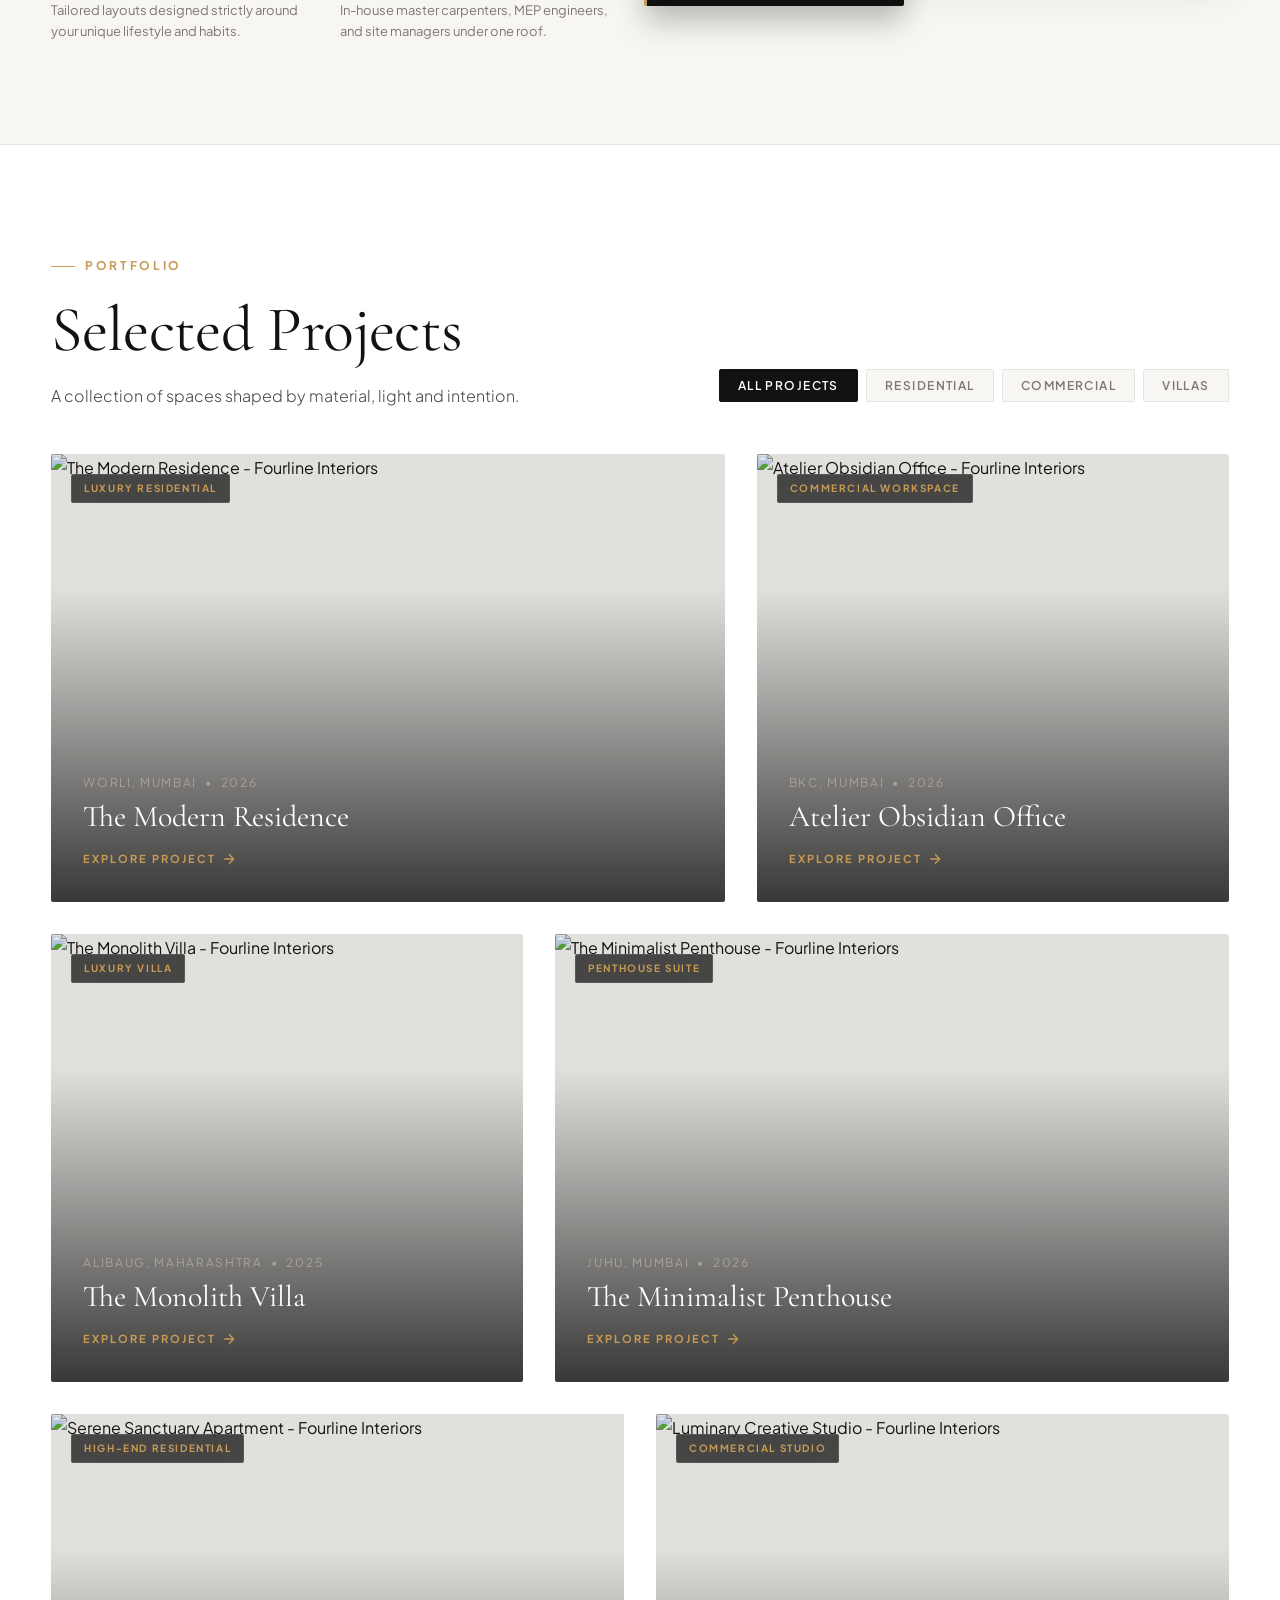
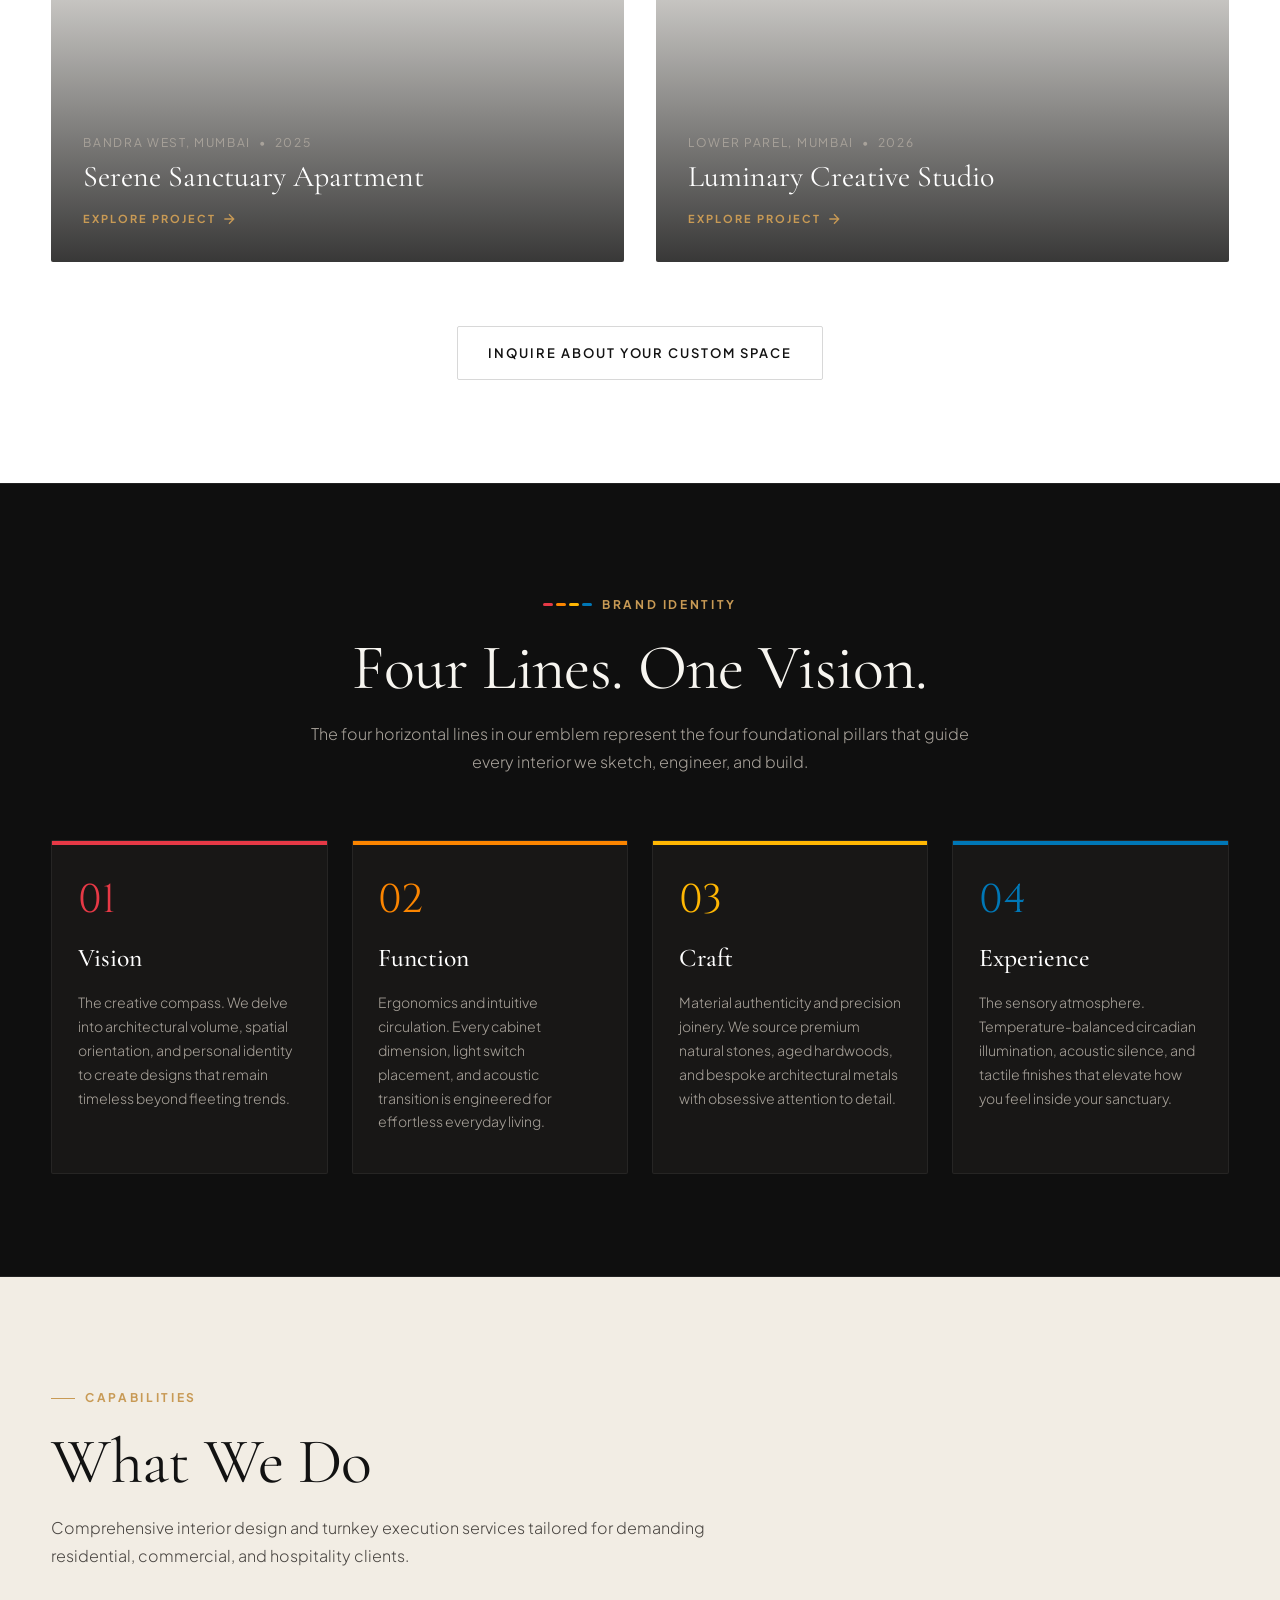
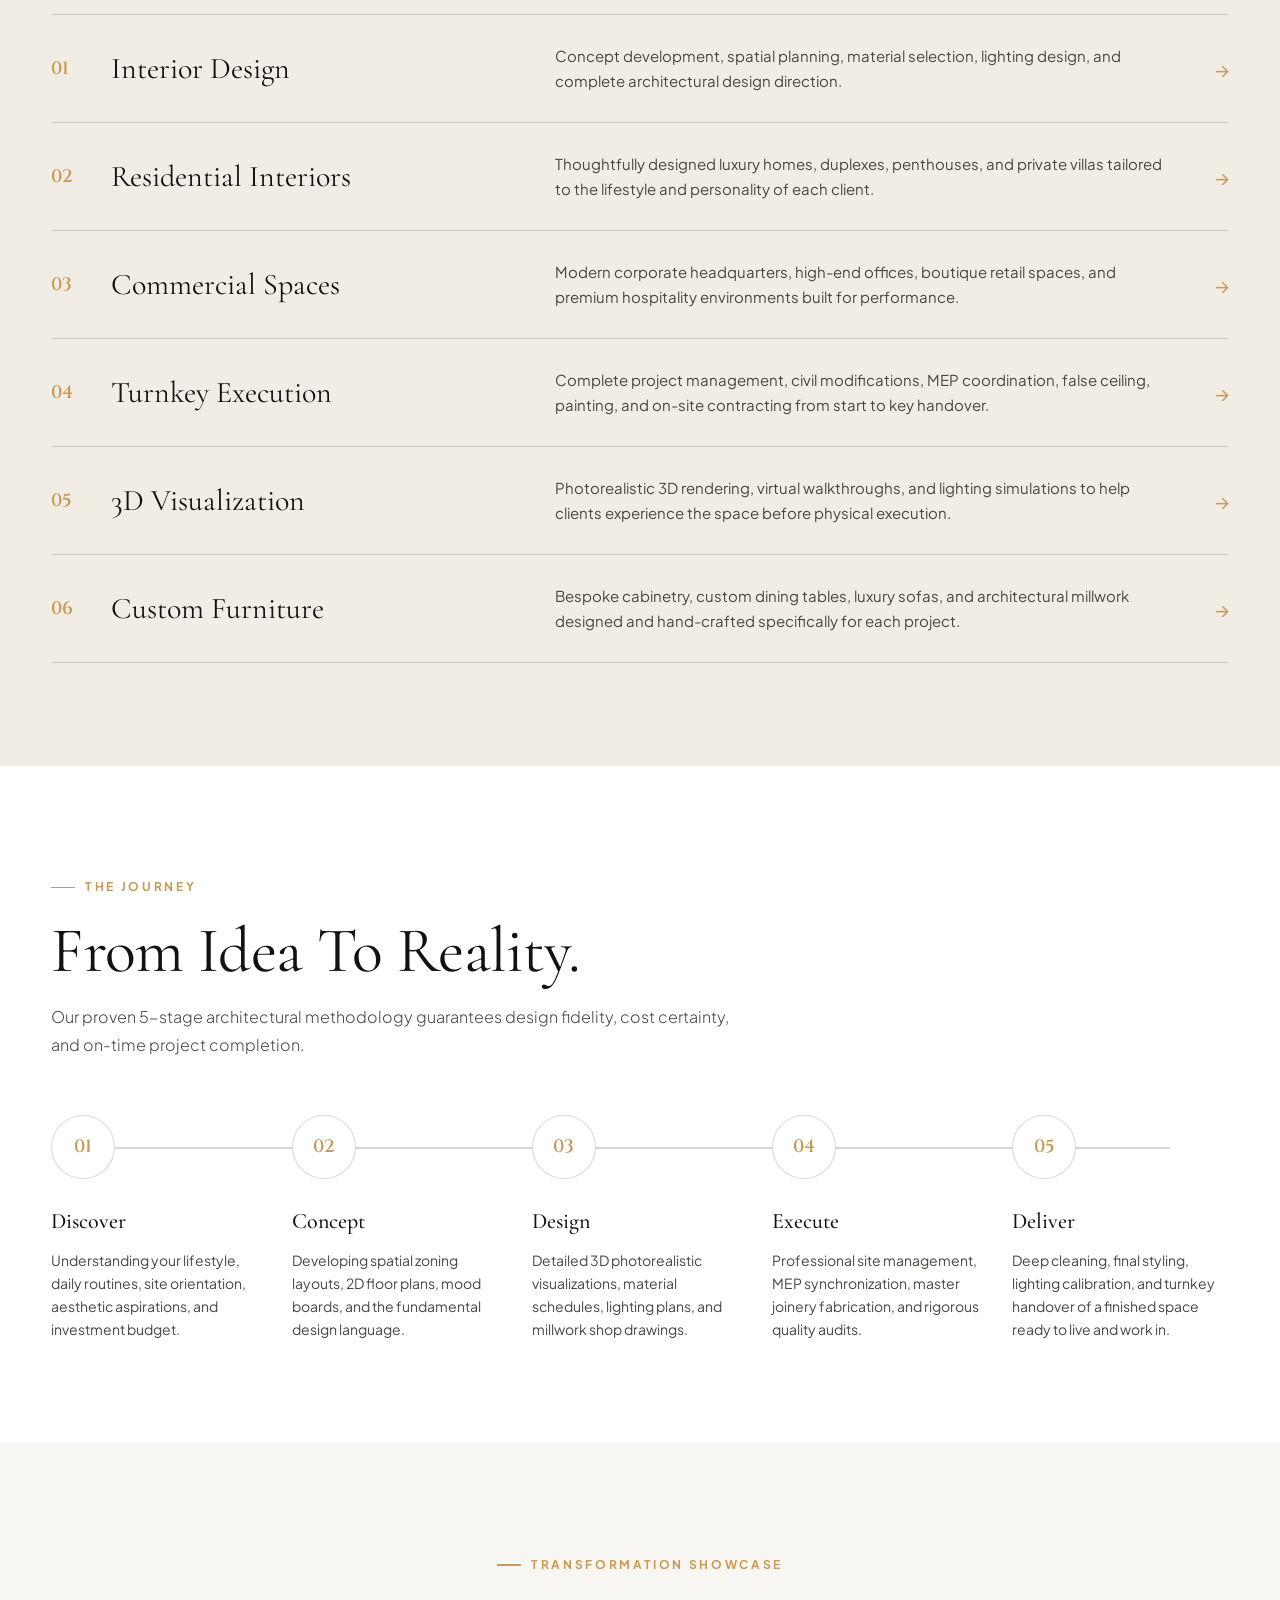
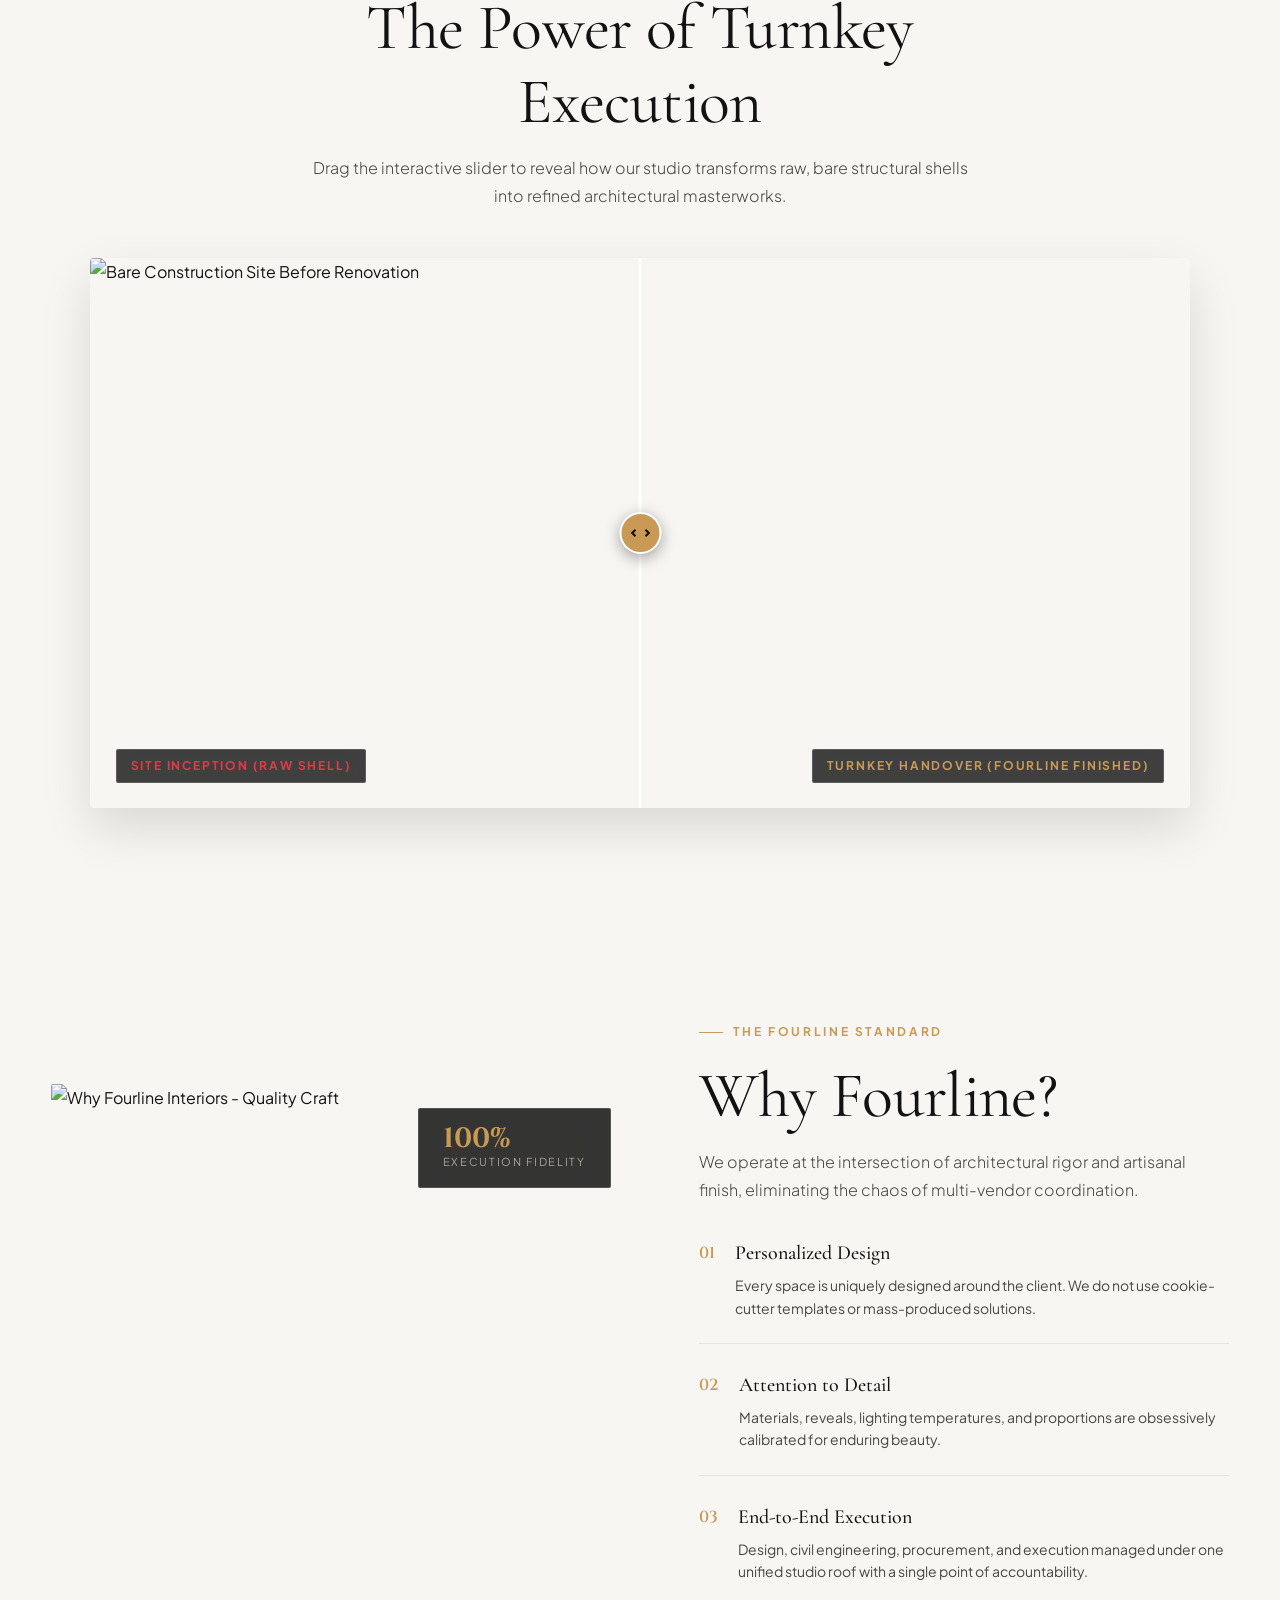
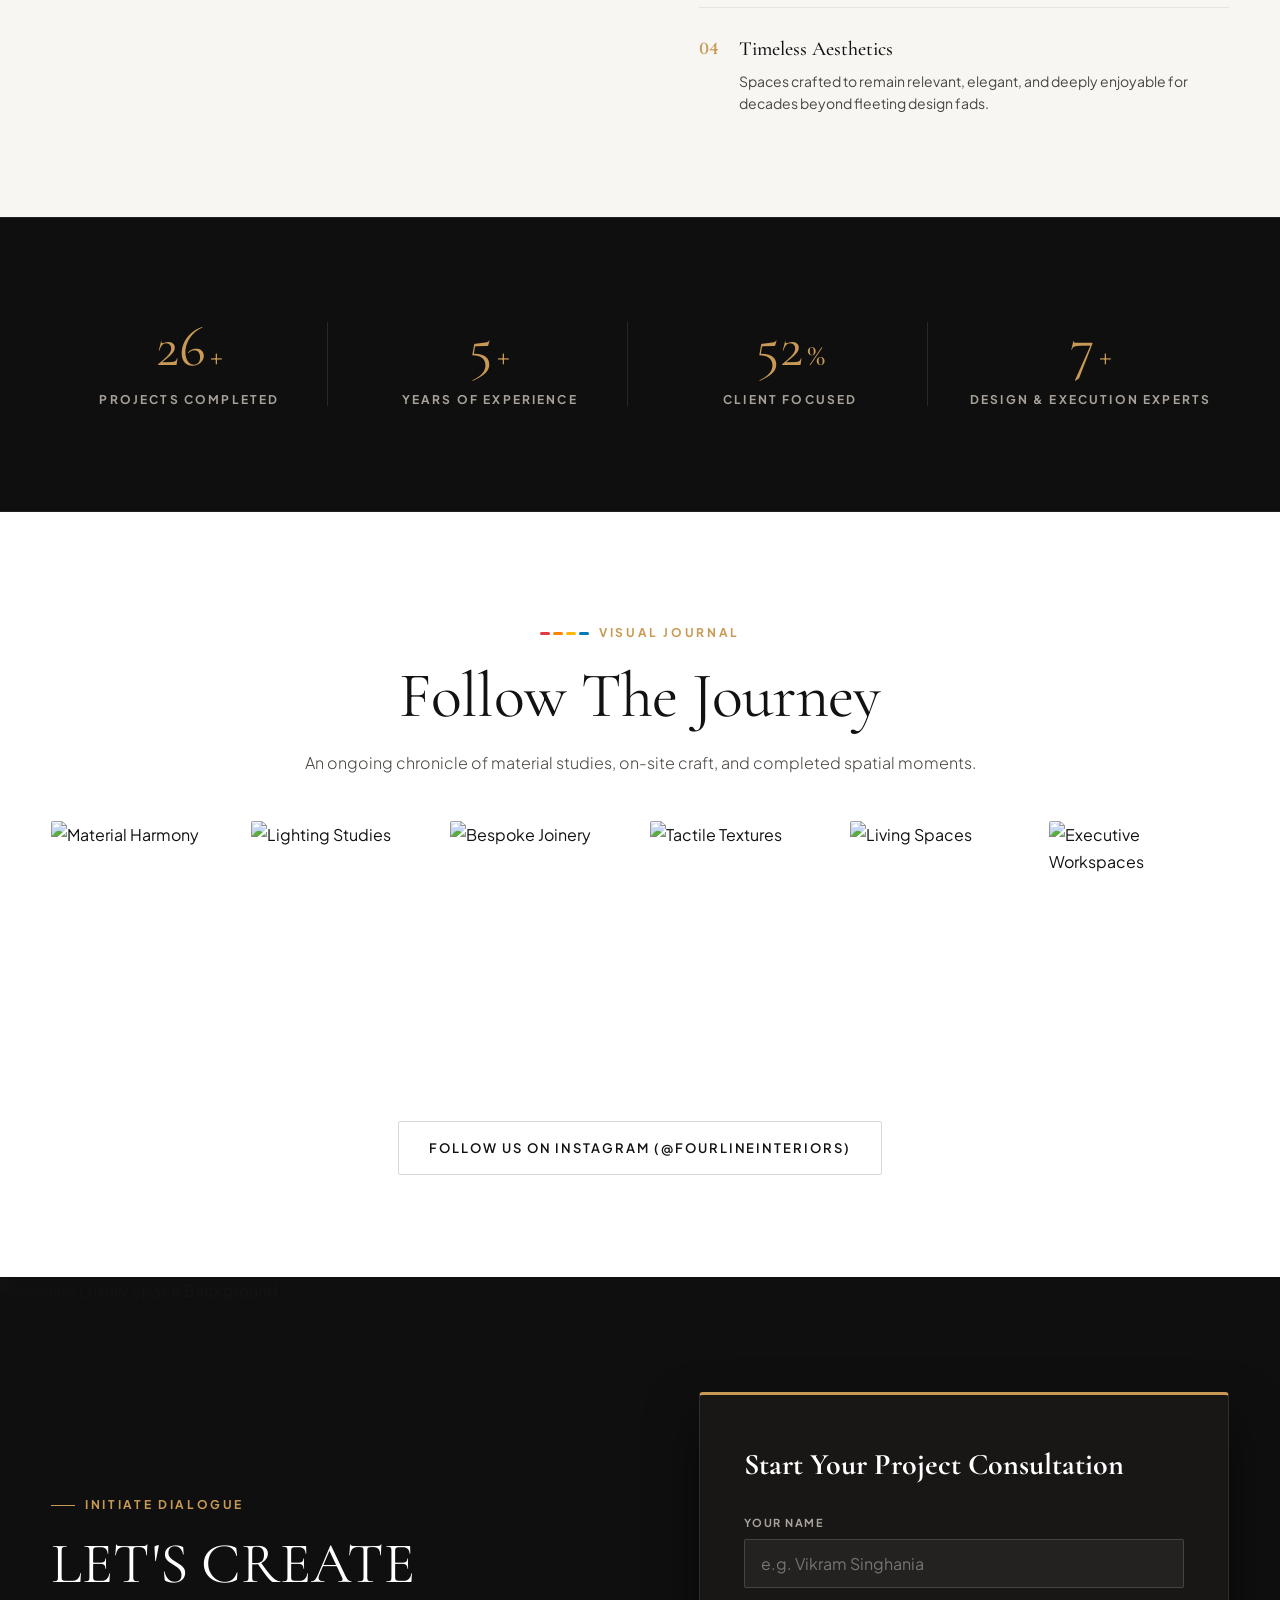
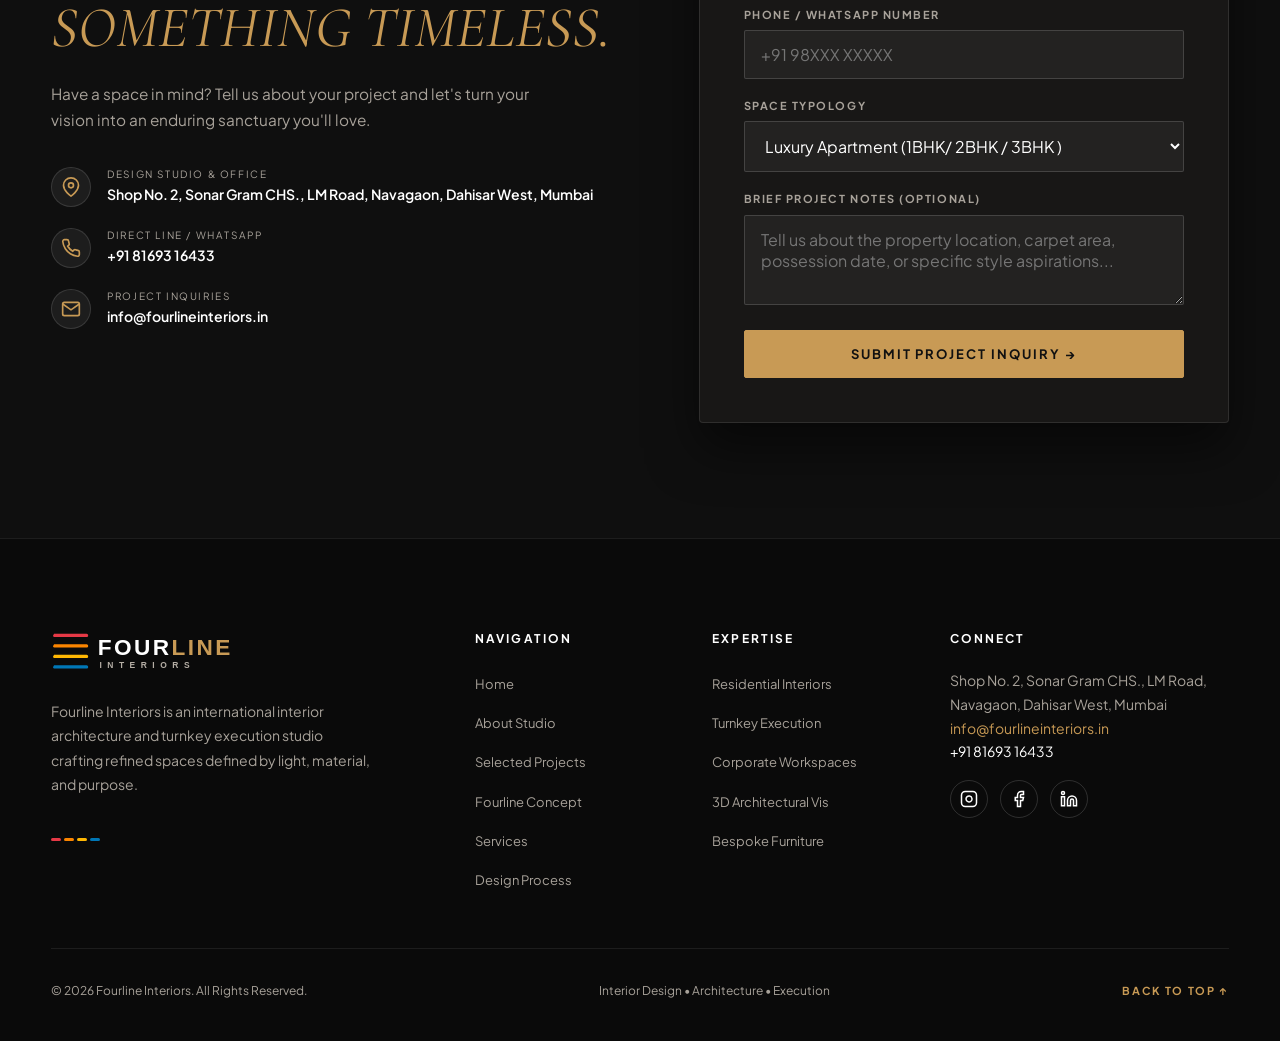
==== commit 6377376e: "Update official studio email to info@fourlineinteriors.in across all pages" ====
--- a/index.html
+++ b/index.html
@@ -679,7 +679,7 @@
               </div>
               <div class="info-detail-text">
                 <div class="info-type">Project Inquiries</div>
-                <div class="info-val"><a href="mailto:fourlineinteriors10@gmail.com" style="color: inherit;">fourlineinteriors10@gmail.com</a></div>
+                <div class="info-val"><a href="mailto:info@fourlineinteriors.in" style="color: inherit;">info@fourlineinteriors.in</a></div>
               </div>
             </div>
           </div>
@@ -788,7 +788,7 @@
           <div class="footer-heading">Connect</div>
           <p style="font-size: 0.875rem; margin-bottom: 1rem; line-height: 1.7;">
             Shop No. 2, Sonar Gram CHS., LM Road, Navagaon, Dahisar West, Mumbai<br />
-            <a href="mailto:fourlineinteriors10@gmail.com" style="color: var(--gold-primary);">fourlineinteriors10@gmail.com</a><br />
+            <a href="mailto:info@fourlineinteriors.in" style="color: var(--gold-primary);">info@fourlineinteriors.in</a><br />
             <a href="tel:+918169316433" style="color: #FFFFFF;">+91 81693 16433</a>
           </p>
           <div class="footer-social-links">
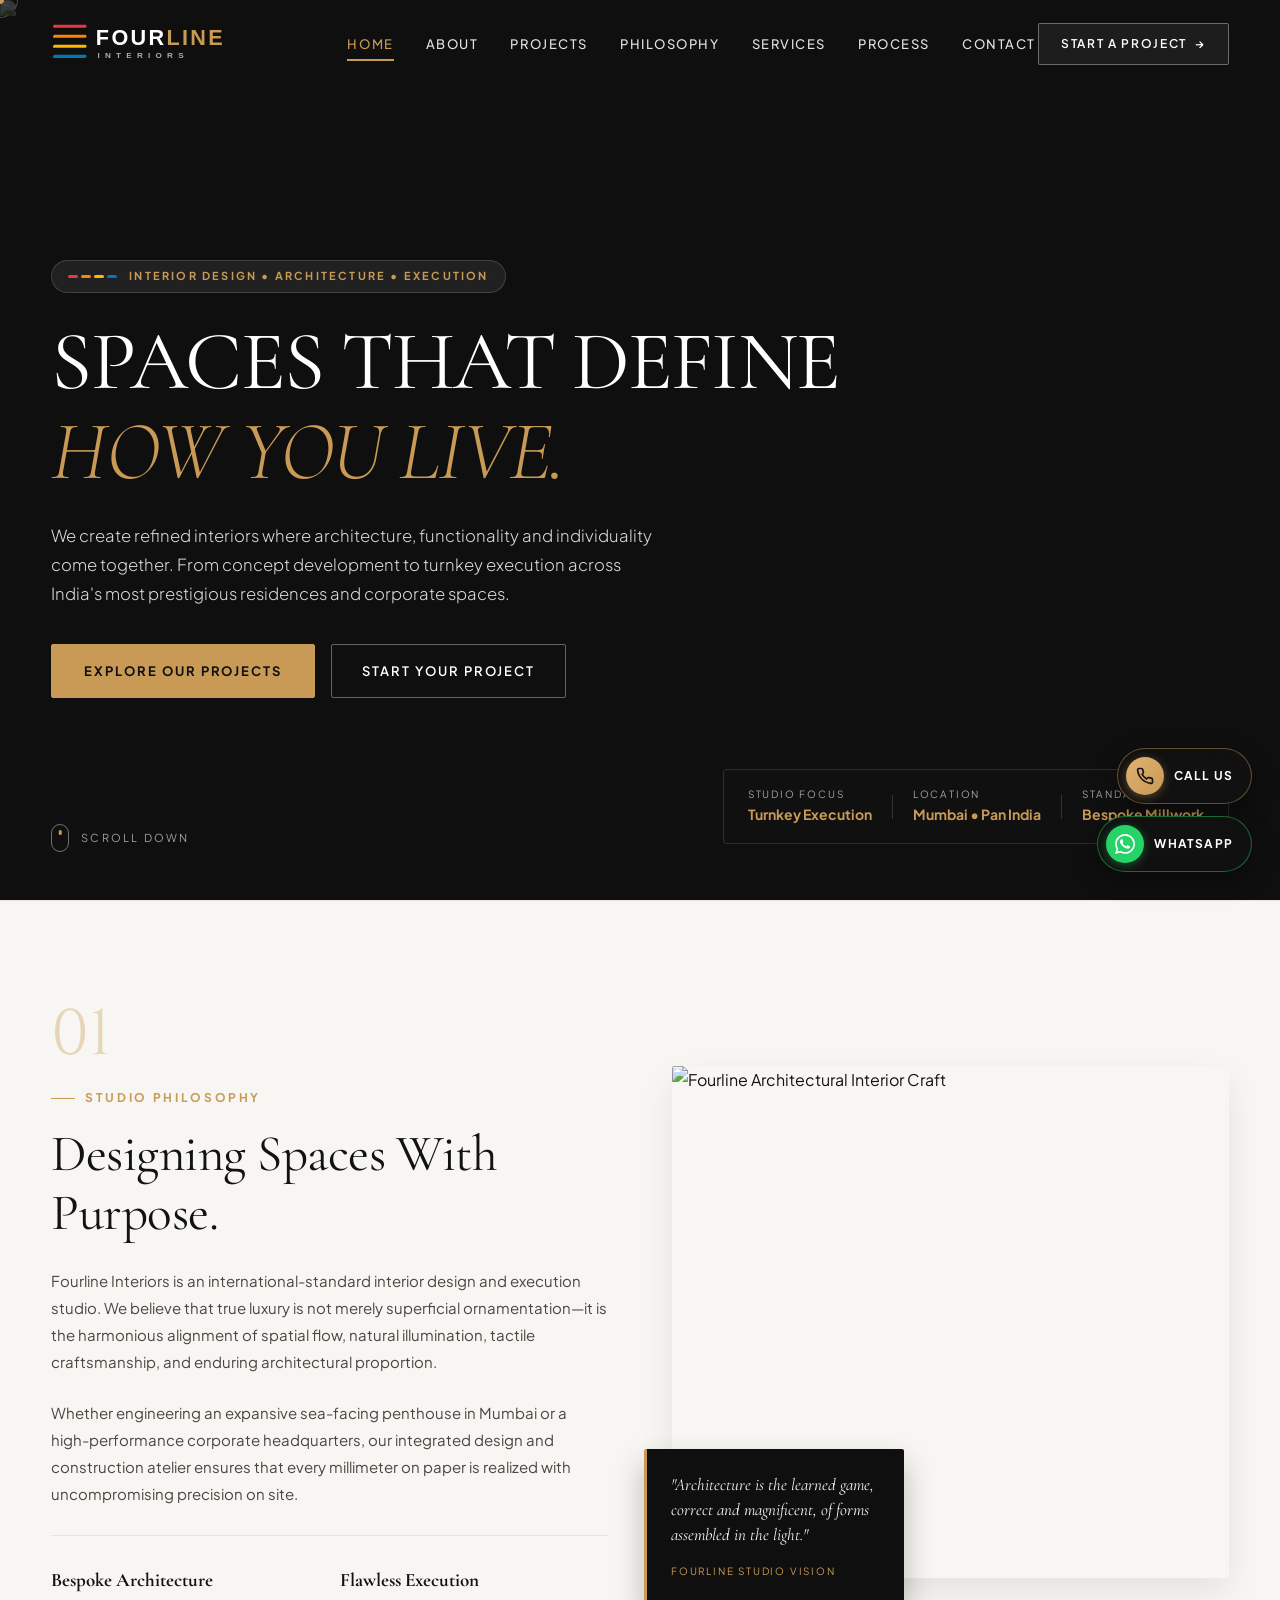
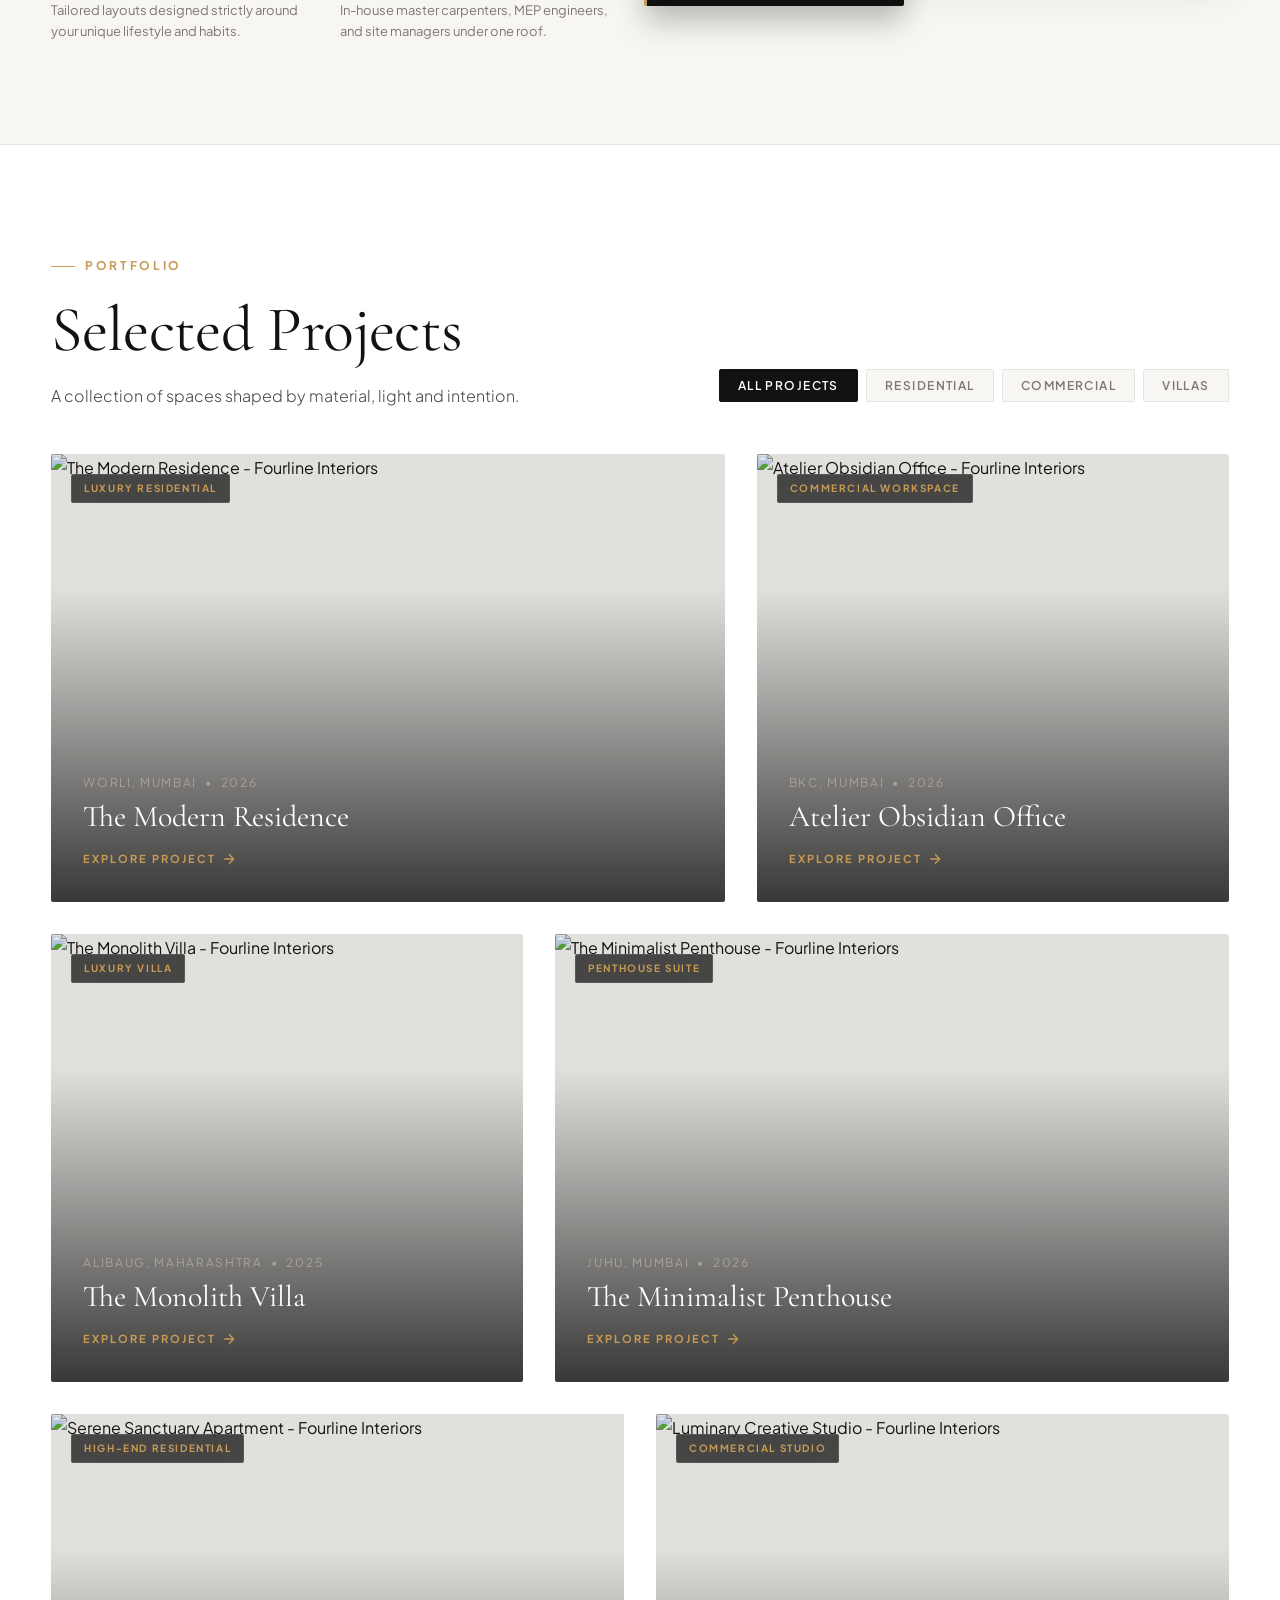
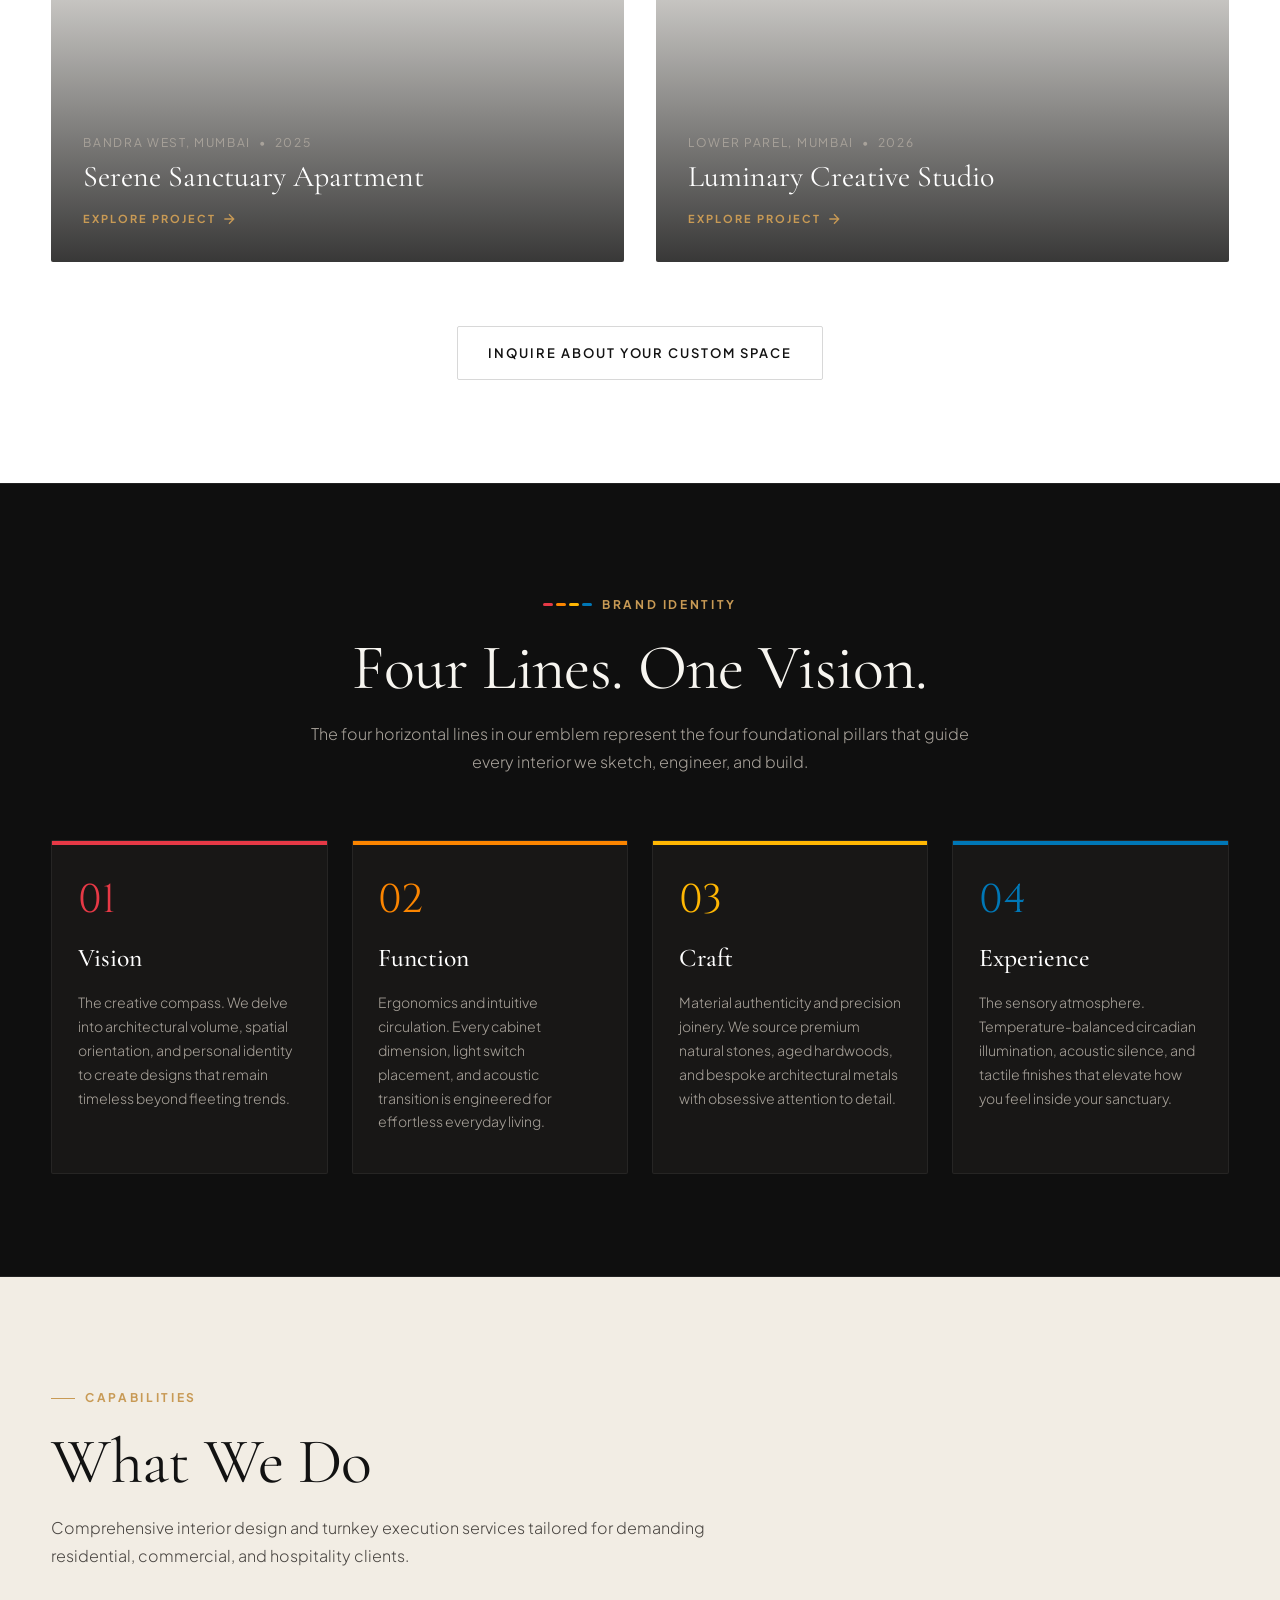
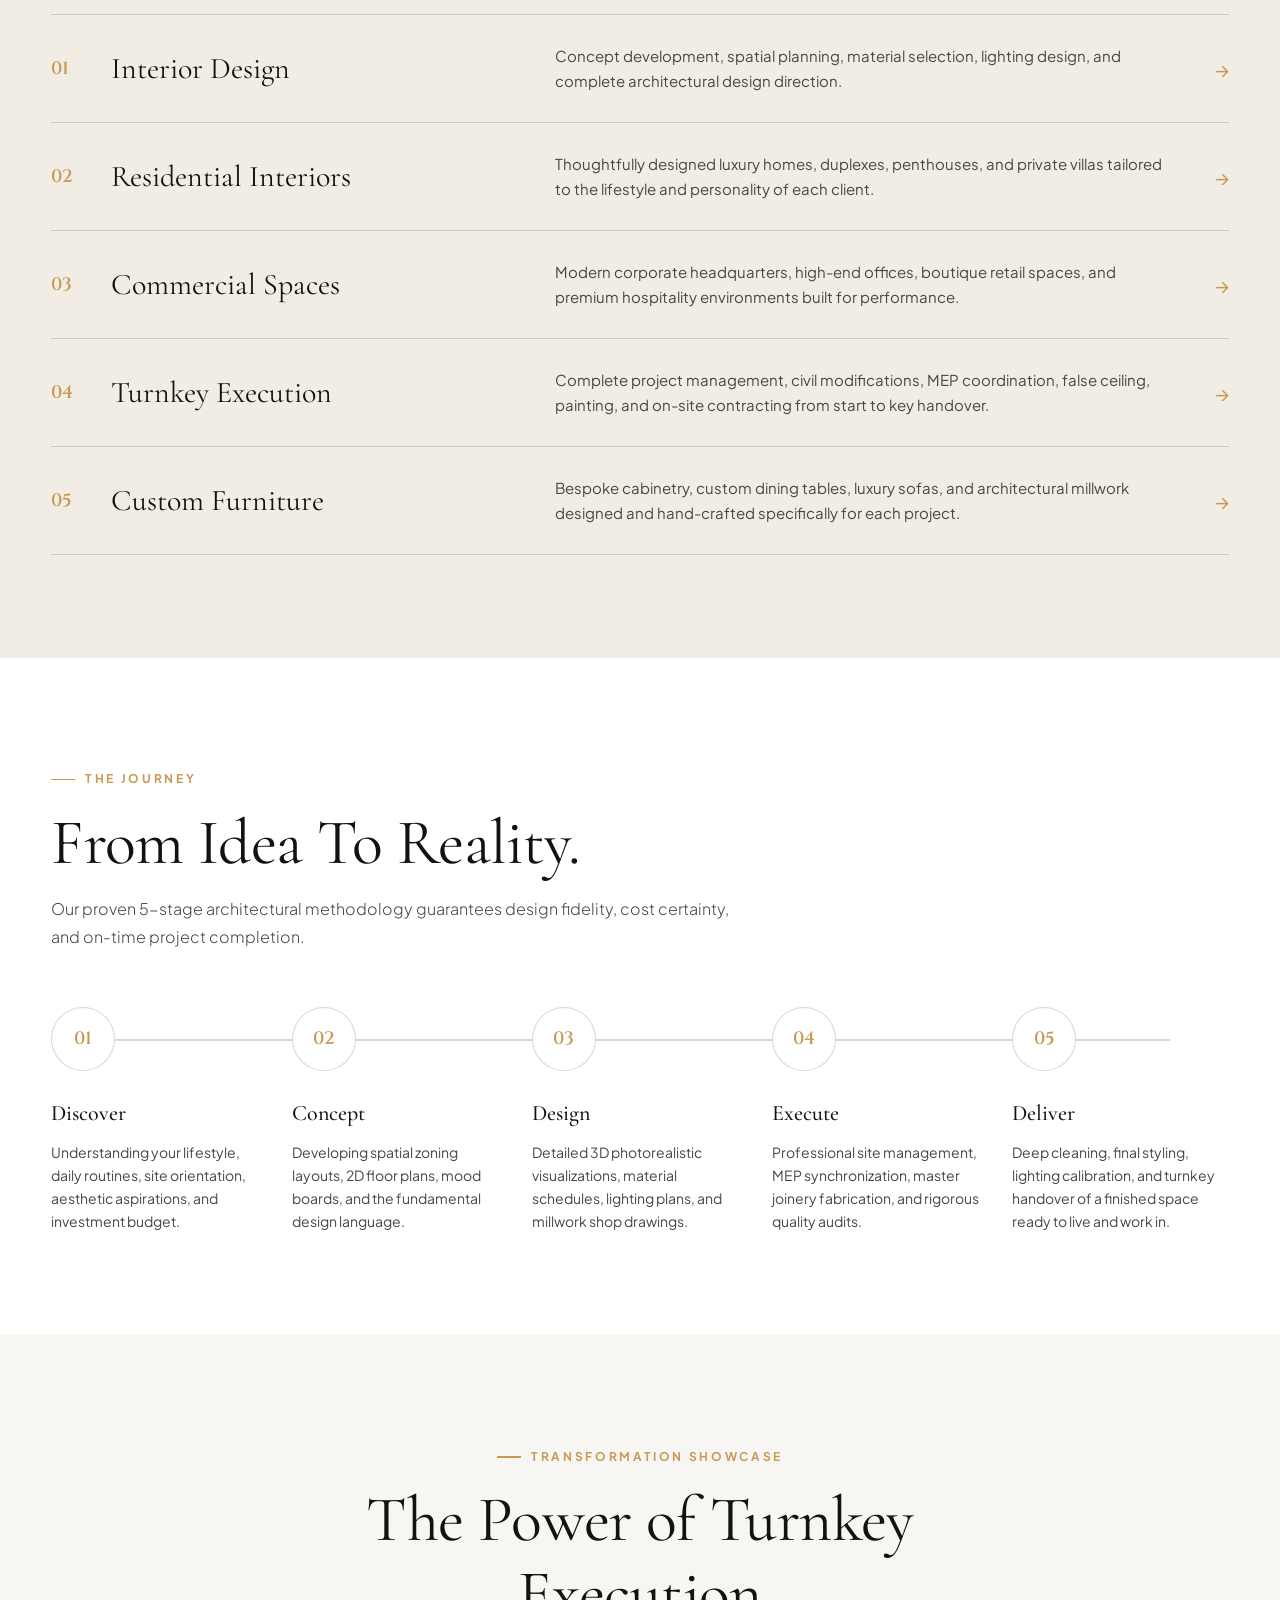
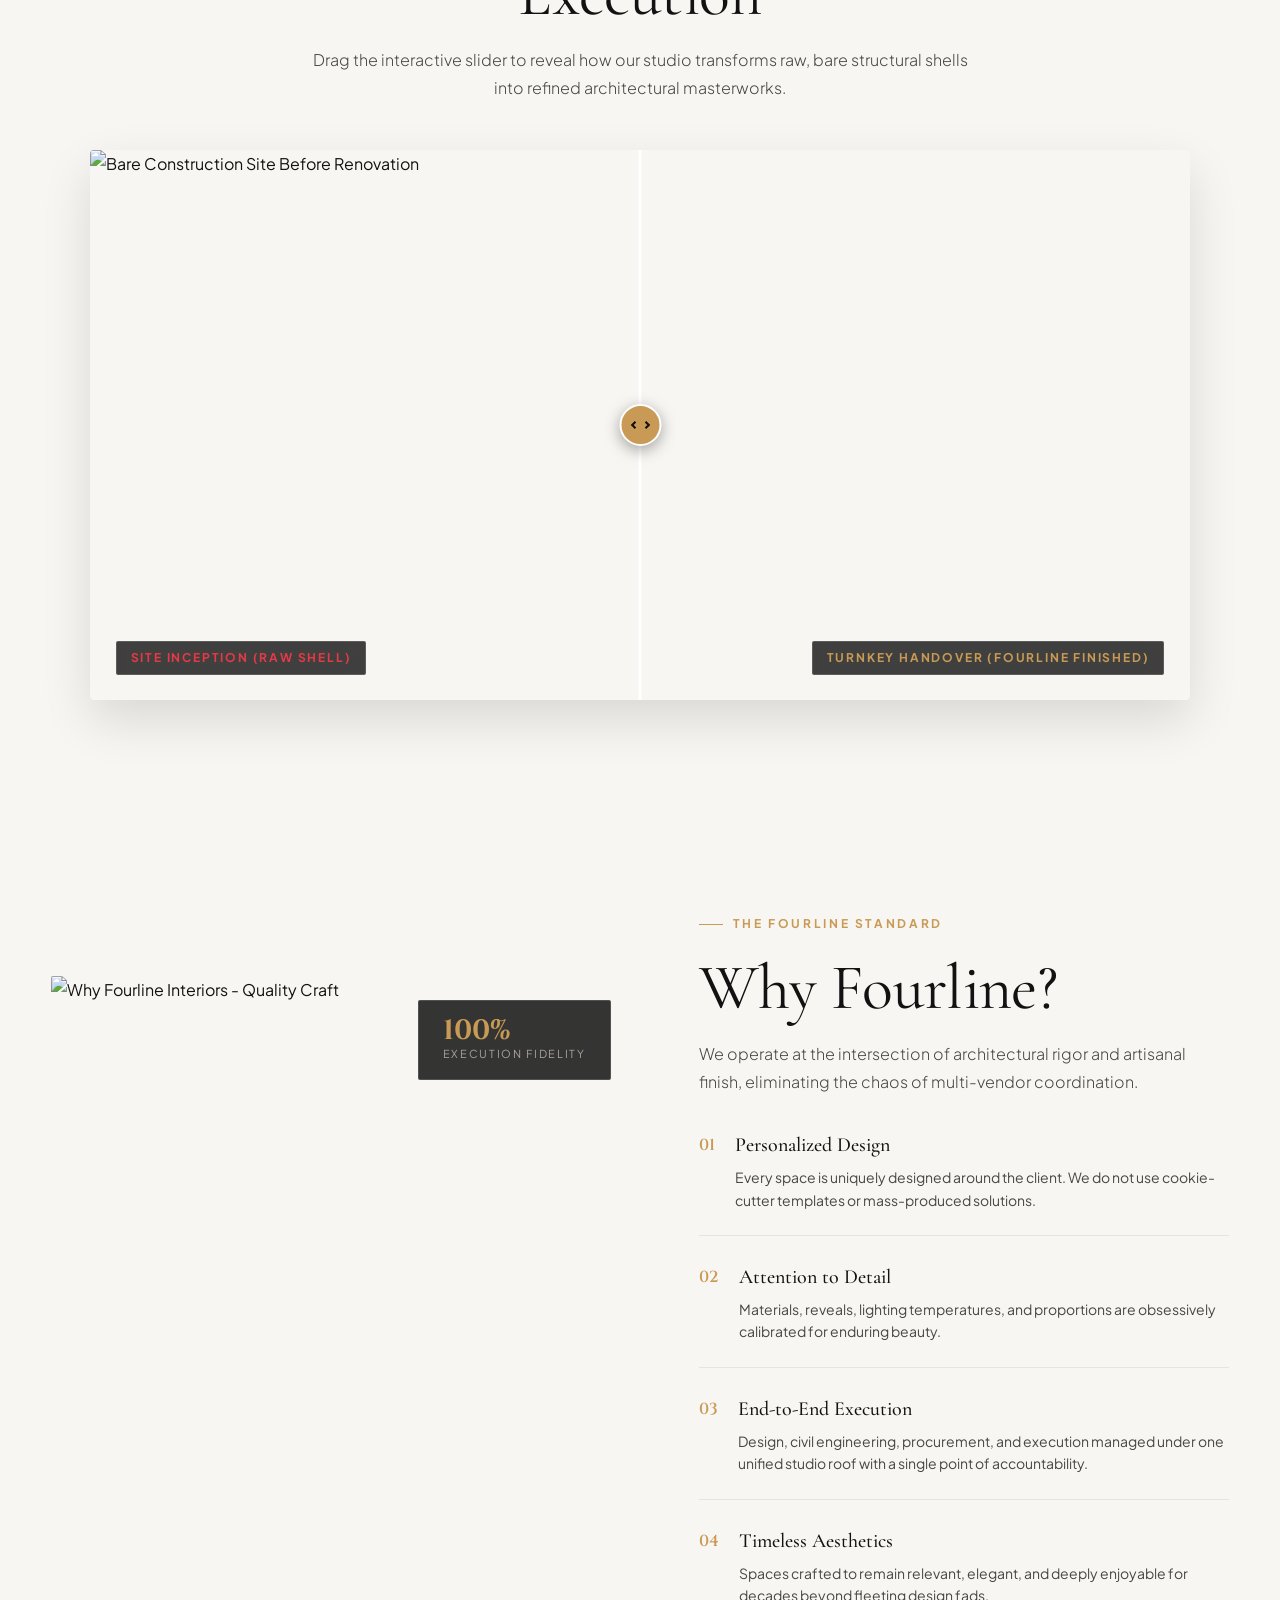
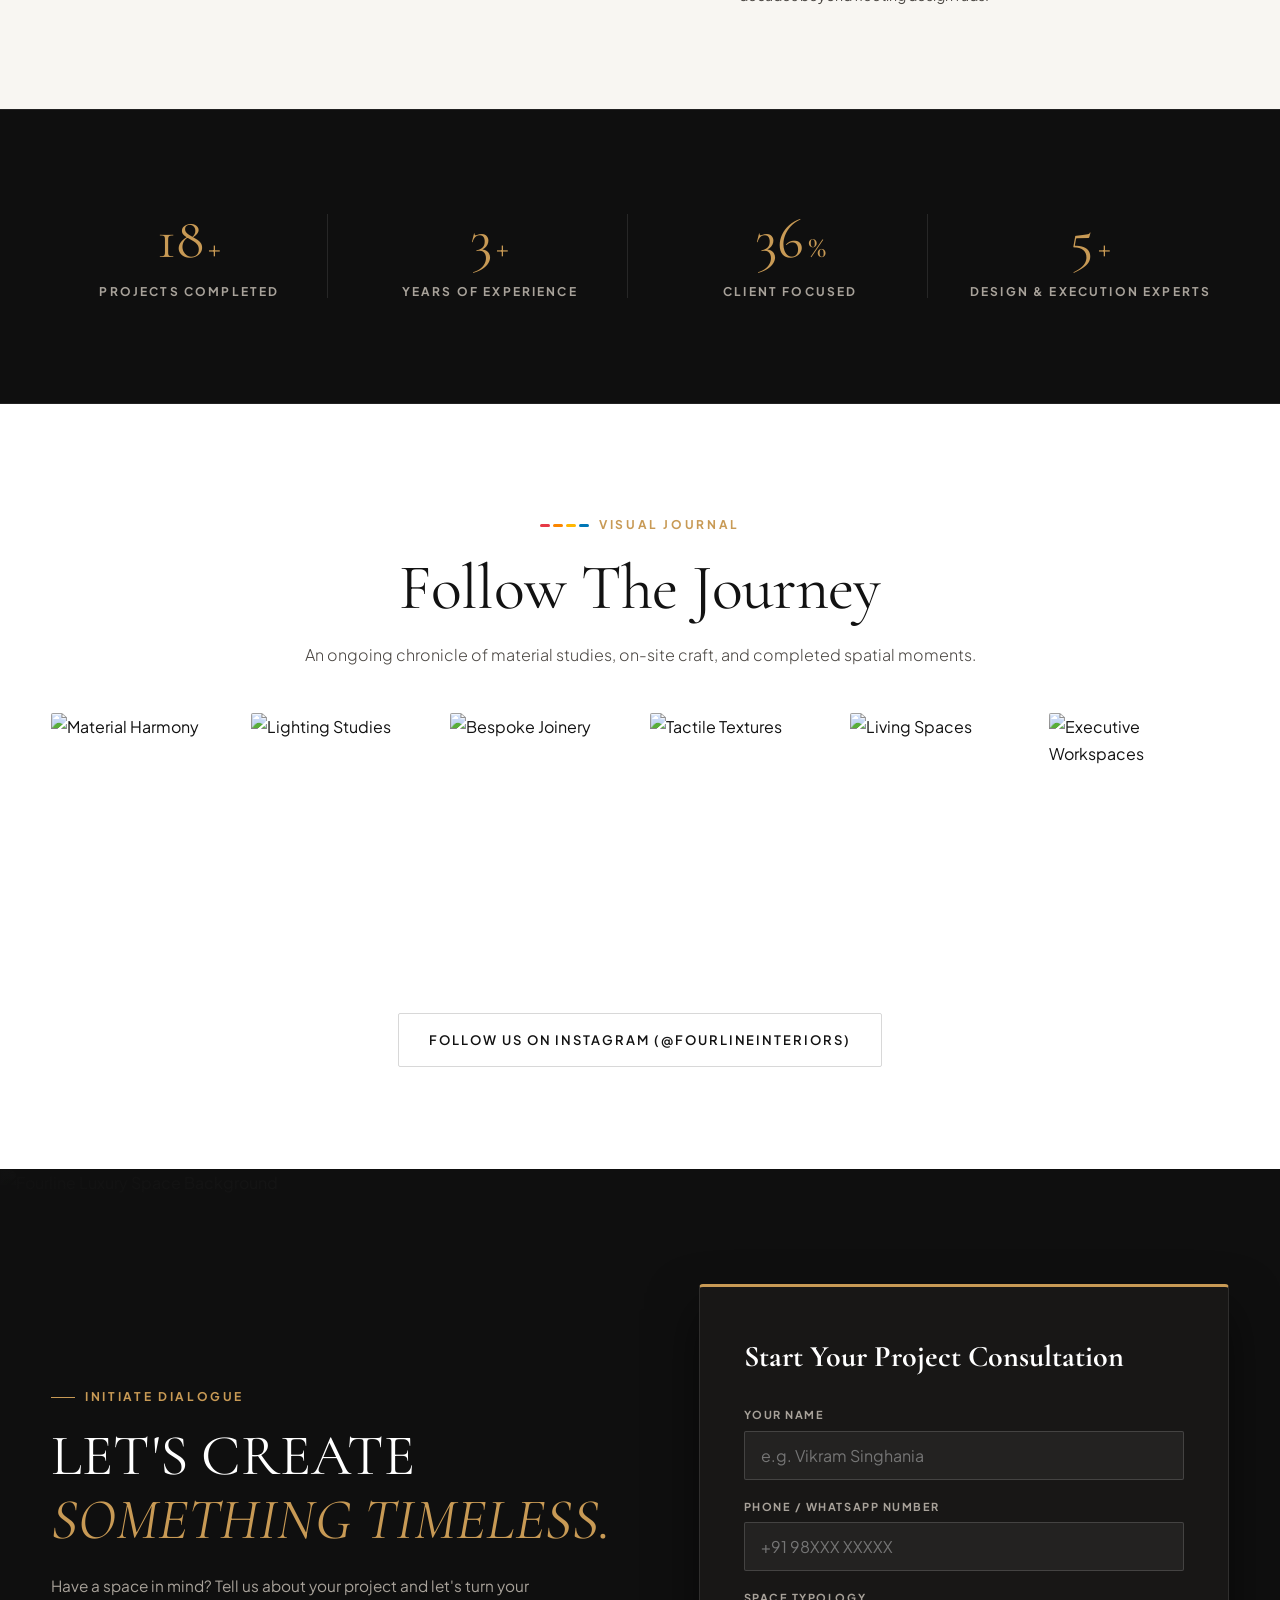
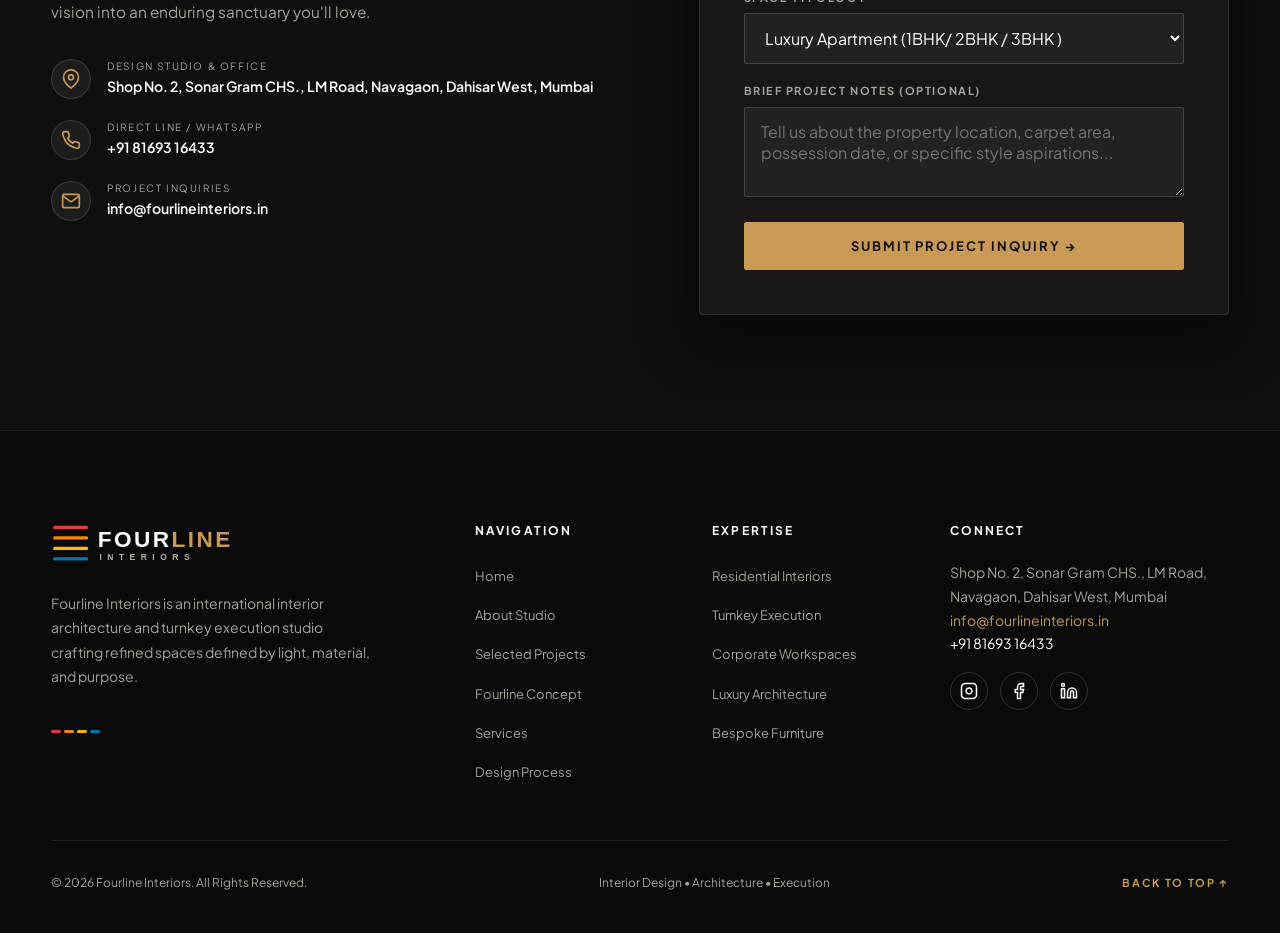
==== commit 6e5e3322: "Add floating Call & WhatsApp CTA buttons and remove 3D Visualization from services" ====
--- a/index.html
+++ b/index.html
@@ -359,16 +359,6 @@
         <!-- 05 -->
         <div class="service-item">
           <span class="service-num">05</span>
-          <h3 class="service-name">3D Visualization</h3>
-          <p class="service-description">
-            Photorealistic 3D rendering, virtual walkthroughs, and lighting simulations to help clients experience the space before physical execution.
-          </p>
-          <div class="service-action">→</div>
-        </div>
-
-        <!-- 06 -->
-        <div class="service-item">
-          <span class="service-num">06</span>
           <h3 class="service-name">Custom Furniture</h3>
           <p class="service-description">
             Bespoke cabinetry, custom dining tables, luxury sofas, and architectural millwork designed and hand-crafted specifically for each project.
@@ -778,7 +768,7 @@
             <li><a href="#services" class="footer-link">Residential Interiors</a></li>
             <li><a href="#services" class="footer-link">Turnkey Execution</a></li>
             <li><a href="#services" class="footer-link">Corporate Workspaces</a></li>
-            <li><a href="#services" class="footer-link">3D Architectural Vis</a></li>
+            <li><a href="#services" class="footer-link">Luxury Architecture</a></li>
             <li><a href="#services" class="footer-link">Bespoke Furniture</a></li>
           </ul>
         </div>
@@ -826,6 +816,31 @@
     </div>
   </div>
 
+  <!-- Floating Contact Action Bar (Call & WhatsApp) -->
+  <div class="floating-contact-bar">
+    <a href="tel:+918169316433" class="floating-cta-btn call-btn" aria-label="Call Fourline Interiors">
+      <div class="cta-icon-box call-icon">
+        <svg width="18" height="18" viewBox="0 0 24 24" fill="none" stroke="currentColor" stroke-width="2.2" stroke-linecap="round" stroke-linejoin="round">
+          <path d="M22 16.92v3a2 2 0 0 1-2.18 2 19.79 19.79 0 0 1-8.63-3.07 19.5 19.5 0 0 1-6-6 19.79 19.79 0 0 1-3.07-8.67A2 2 0 0 1 4.11 2h3a2 2 0 0 1 2 1.72 12.84 12.84 0 0 0 .7 2.81 2 2 0 0 1-.45 2.11L8.09 9.91a16 16 0 0 0 6 6l1.27-1.27a2 2 0 0 1 2.11-.45 12.84 12.84 0 0 0 2.81.7A2 2 0 0 1 22 16.92z"/>
+        </svg>
+      </div>
+      <span class="cta-btn-text">Call Us</span>
+    </a>
+
+    <a href="https://wa.me/918169316433?text=Hello%20Fourline%20Interiors%2C%20I%20would%20like%20to%20inquire%20about%20an%20interior%20project." 
+       class="floating-cta-btn whatsapp-btn" 
+       target="_blank" 
+       rel="noopener noreferrer" 
+       aria-label="Chat with Fourline Interiors on WhatsApp">
+      <div class="cta-icon-box wa-icon">
+        <svg width="20" height="20" viewBox="0 0 24 24" fill="currentColor">
+          <path d="M.057 24l1.687-6.163c-1.041-1.804-1.588-3.849-1.587-5.946.003-6.556 5.338-11.891 11.893-11.891 3.181.001 6.167 1.24 8.413 3.488 2.245 2.248 3.481 5.236 3.48 8.414-.003 6.557-5.338 11.892-11.893 11.892-1.99-.001-3.951-.5-5.688-1.448l-6.305 1.654zm6.597-3.807c1.676.995 3.276 1.591 5.392 1.592 5.448 0 9.886-4.434 9.889-9.885.002-5.462-4.415-9.89-9.881-9.892-5.452 0-9.887 4.434-9.889 9.884-.001 2.225.651 3.891 1.746 5.634l-.999 3.648 3.742-.981zm11.387-5.464c-.074-.124-.272-.198-.57-.347-.297-.149-1.758-.868-2.031-.967-.272-.099-.47-.149-.669.149-.198.297-.768.967-.941 1.165-.173.198-.347.223-.644.074-.297-.149-1.255-.462-2.39-1.475-.883-.788-1.48-1.761-1.653-2.059-.173-.297-.018-.458.13-.606.134-.133.297-.347.446-.521.151-.172.2-.296.3-.495.099-.198.05-.372-.025-.521-.075-.148-.669-1.611-.916-2.206-.242-.579-.487-.501-.669-.51l-.57-.01c-.198 0-.52.074-.792.372s-1.04 1.016-1.04 2.479 1.065 2.876 1.213 3.074c.149.198 2.095 3.2 5.076 4.487.709.306 1.263.489 1.694.626.712.226 1.36.194 1.872.118.571-.085 1.758-.719 2.006-1.413.248-.695.248-1.29.173-1.414z"/>
+        </svg>
+      </div>
+      <span class="cta-btn-text">WhatsApp</span>
+    </a>
+  </div>
+
   <!-- Scripts -->
   <script src="js/projects-data.js"></script>
   <script src="js/before-after.js"></script>
--- a/css/style.css
+++ b/css/style.css
@@ -2170,8 +2170,122 @@
 }
 
 /* ==========================================================================
-   COMPREHENSIVE RESPONSIVE BREAKPOINTS
+   Floating Contact Action Bar (Call & WhatsApp CTAs)
    ========================================================================== */
+
+.floating-contact-bar {
+  position: fixed;
+  bottom: 28px;
+  right: 28px;
+  z-index: 9990;
+  display: flex;
+  flex-direction: column;
+  gap: 0.75rem;
+  align-items: flex-end;
+}
+
+.floating-cta-btn {
+  display: inline-flex;
+  align-items: center;
+  gap: 0.625rem;
+  background: rgba(18, 18, 18, 0.94);
+  backdrop-filter: blur(16px);
+  -webkit-backdrop-filter: blur(16px);
+  color: #FFFFFF;
+  padding: 0.5rem 1.125rem 0.5rem 0.5rem;
+  border-radius: 50px;
+  box-shadow: 0 8px 24px rgba(0, 0, 0, 0.4);
+  transition: transform 0.3s cubic-bezier(0.16, 1, 0.3, 1), box-shadow 0.3s ease, border-color 0.3s ease;
+  text-decoration: none;
+}
+
+/* Call Button */
+.floating-cta-btn.call-btn {
+  border: 1px solid rgba(200, 154, 85, 0.45);
+}
+
+.floating-cta-btn.call-btn:hover {
+  transform: translateY(-3px) scale(1.02);
+  border-color: var(--gold-primary);
+  box-shadow: 0 12px 30px rgba(0, 0, 0, 0.5), 0 0 20px rgba(200, 154, 85, 0.35);
+}
+
+.cta-icon-box.call-icon {
+  width: 38px;
+  height: 38px;
+  border-radius: 50%;
+  background: linear-gradient(135deg, #DFB270 0%, #C89A55 100%);
+  display: flex;
+  align-items: center;
+  justify-content: center;
+  color: #111111;
+  flex-shrink: 0;
+  box-shadow: 0 2px 10px rgba(200, 154, 85, 0.4);
+  animation: callPulse 2.8s infinite ease-in-out;
+}
+
+@keyframes callPulse {
+  0%, 100% { transform: scale(1); box-shadow: 0 0 0 0 rgba(200, 154, 85, 0.6); }
+  50% { transform: scale(1.06); box-shadow: 0 0 0 8px rgba(200, 154, 85, 0); }
+}
+
+/* WhatsApp Button */
+.floating-cta-btn.whatsapp-btn {
+  border: 1px solid rgba(37, 211, 102, 0.45);
+}
+
+.floating-cta-btn.whatsapp-btn:hover {
+  transform: translateY(-3px) scale(1.02);
+  border-color: #25D366;
+  box-shadow: 0 12px 30px rgba(0, 0, 0, 0.5), 0 0 20px rgba(37, 211, 102, 0.35);
+}
+
+.cta-icon-box.wa-icon {
+  width: 38px;
+  height: 38px;
+  border-radius: 50%;
+  background-color: #25D366;
+  display: flex;
+  align-items: center;
+  justify-content: center;
+  color: #FFFFFF;
+  flex-shrink: 0;
+  box-shadow: 0 2px 10px rgba(37, 211, 102, 0.4);
+  animation: waPulse 2.8s infinite ease-in-out 1.4s;
+}
+
+@keyframes waPulse {
+  0%, 100% { transform: scale(1); box-shadow: 0 0 0 0 rgba(37, 211, 102, 0.6); }
+  50% { transform: scale(1.06); box-shadow: 0 0 0 8px rgba(37, 211, 102, 0); }
+}
+
+.cta-btn-text {
+  font-size: 0.75rem;
+  font-weight: 700;
+  letter-spacing: 0.1em;
+  text-transform: uppercase;
+  color: #FFFFFF;
+  white-space: nowrap;
+}
+
+@media (max-width: 600px) {
+  .floating-contact-bar {
+    bottom: 18px;
+    right: 18px;
+    gap: 0.625rem;
+  }
+  .floating-cta-btn {
+    padding: 0.4rem 0.875rem 0.4rem 0.4rem;
+  }
+  .cta-icon-box.call-icon,
+  .cta-icon-box.wa-icon {
+    width: 34px;
+    height: 34px;
+  }
+  .cta-btn-text {
+    font-size: 0.6875rem;
+  }
+}
 
 /* 1. Large Tablets / Laptops (<= 1024px) */
 @media (max-width: 1024px) {
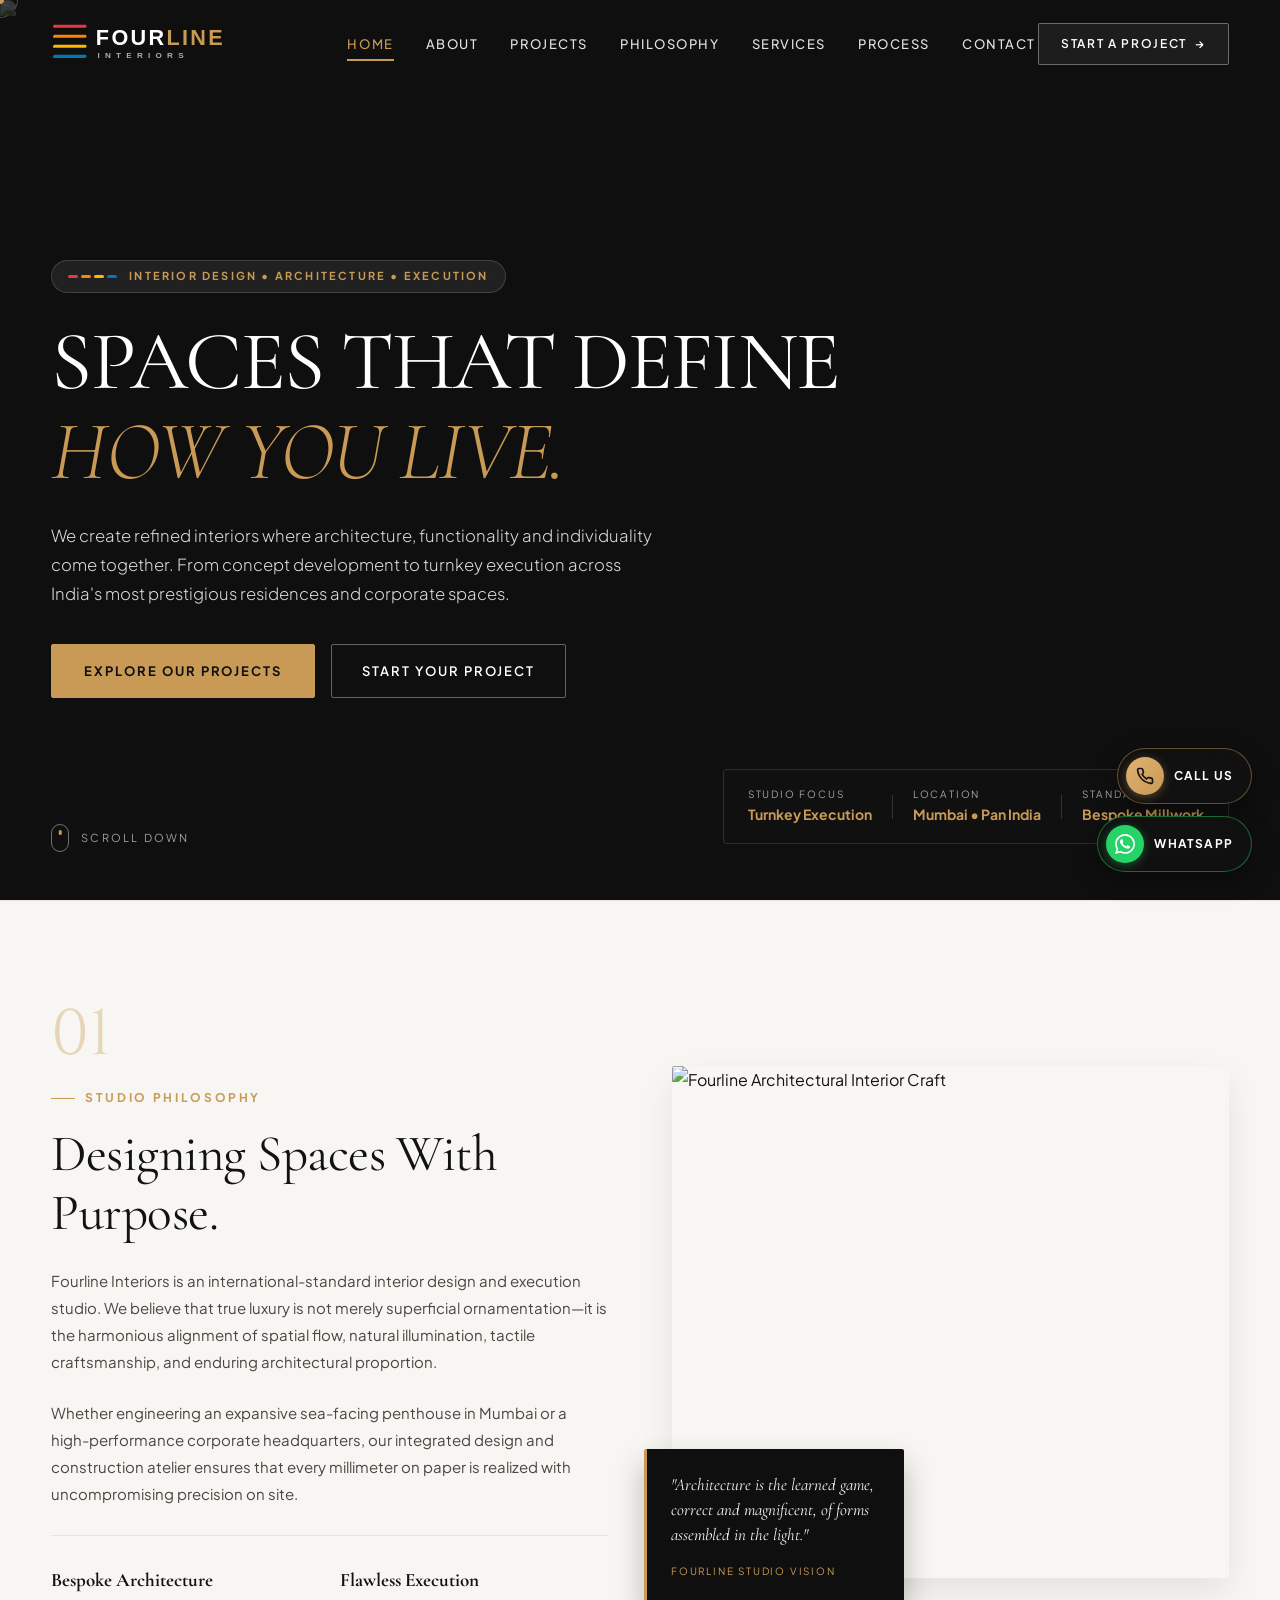
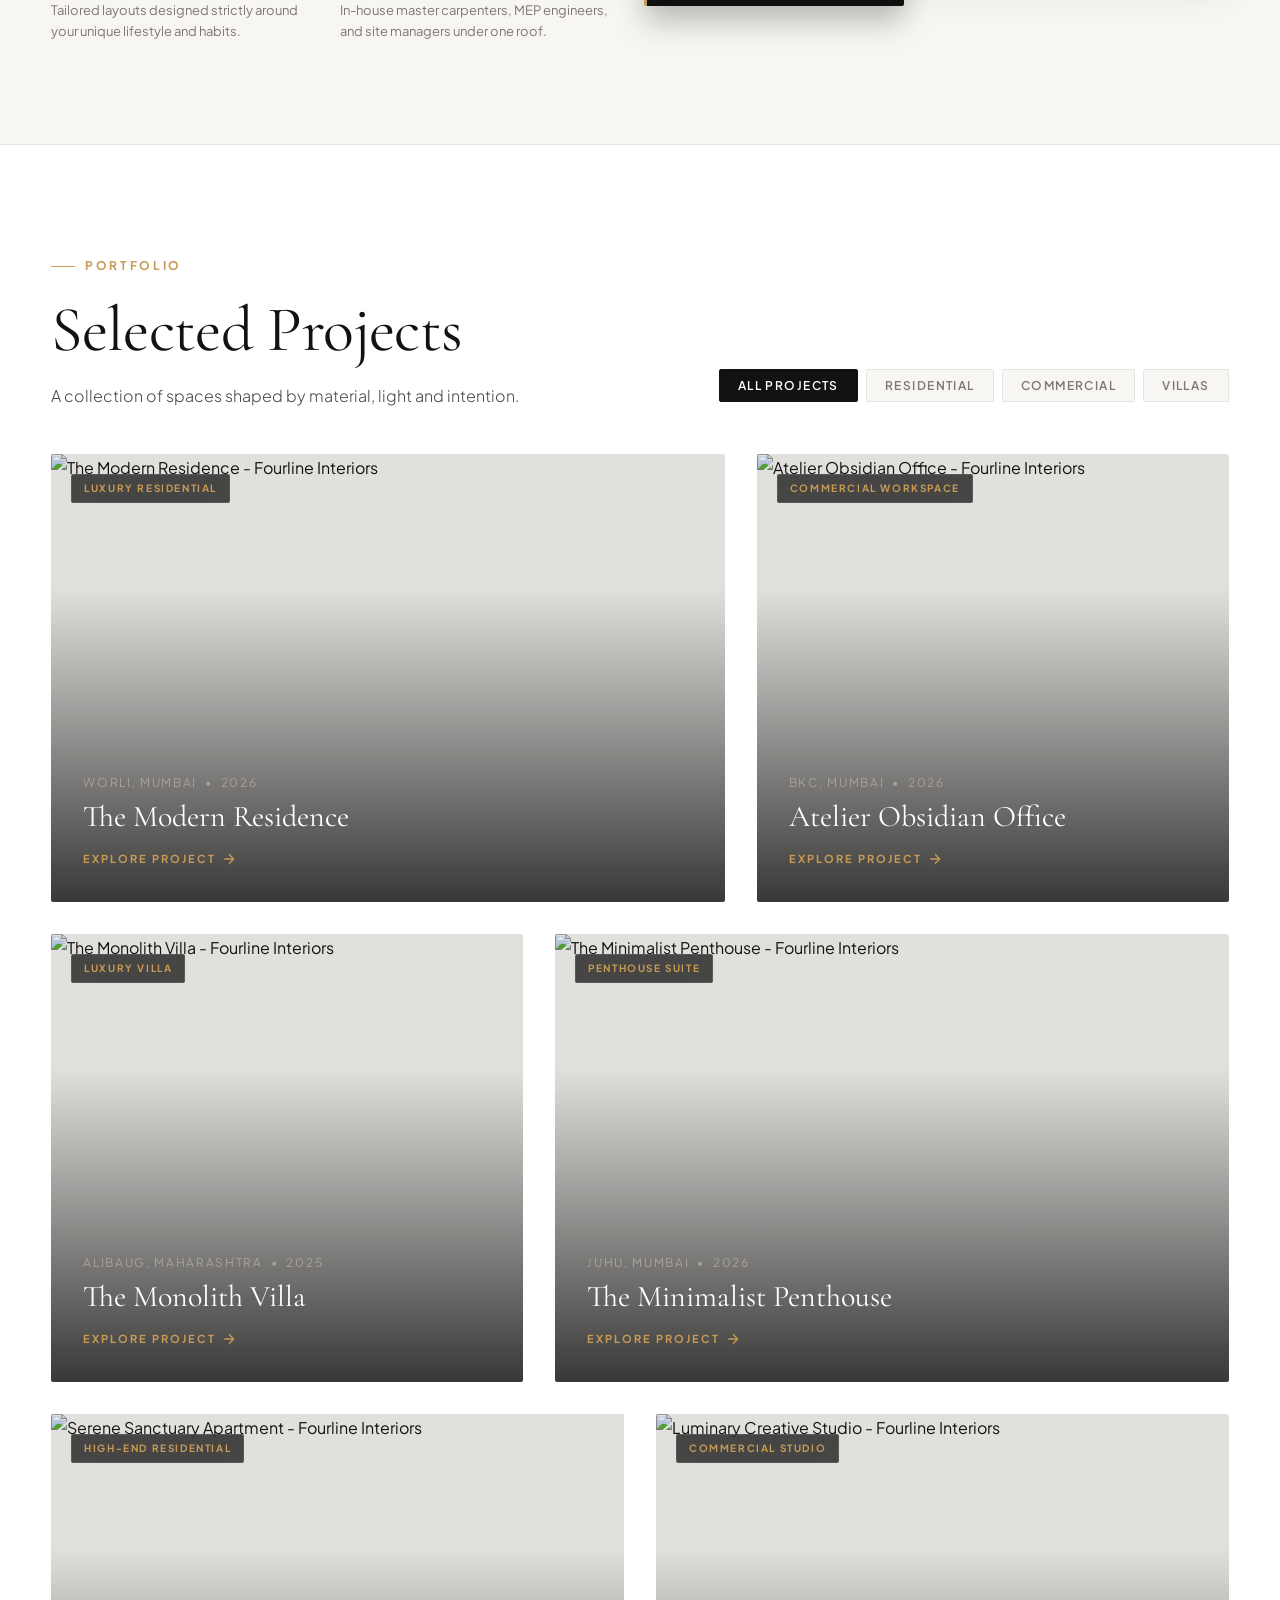
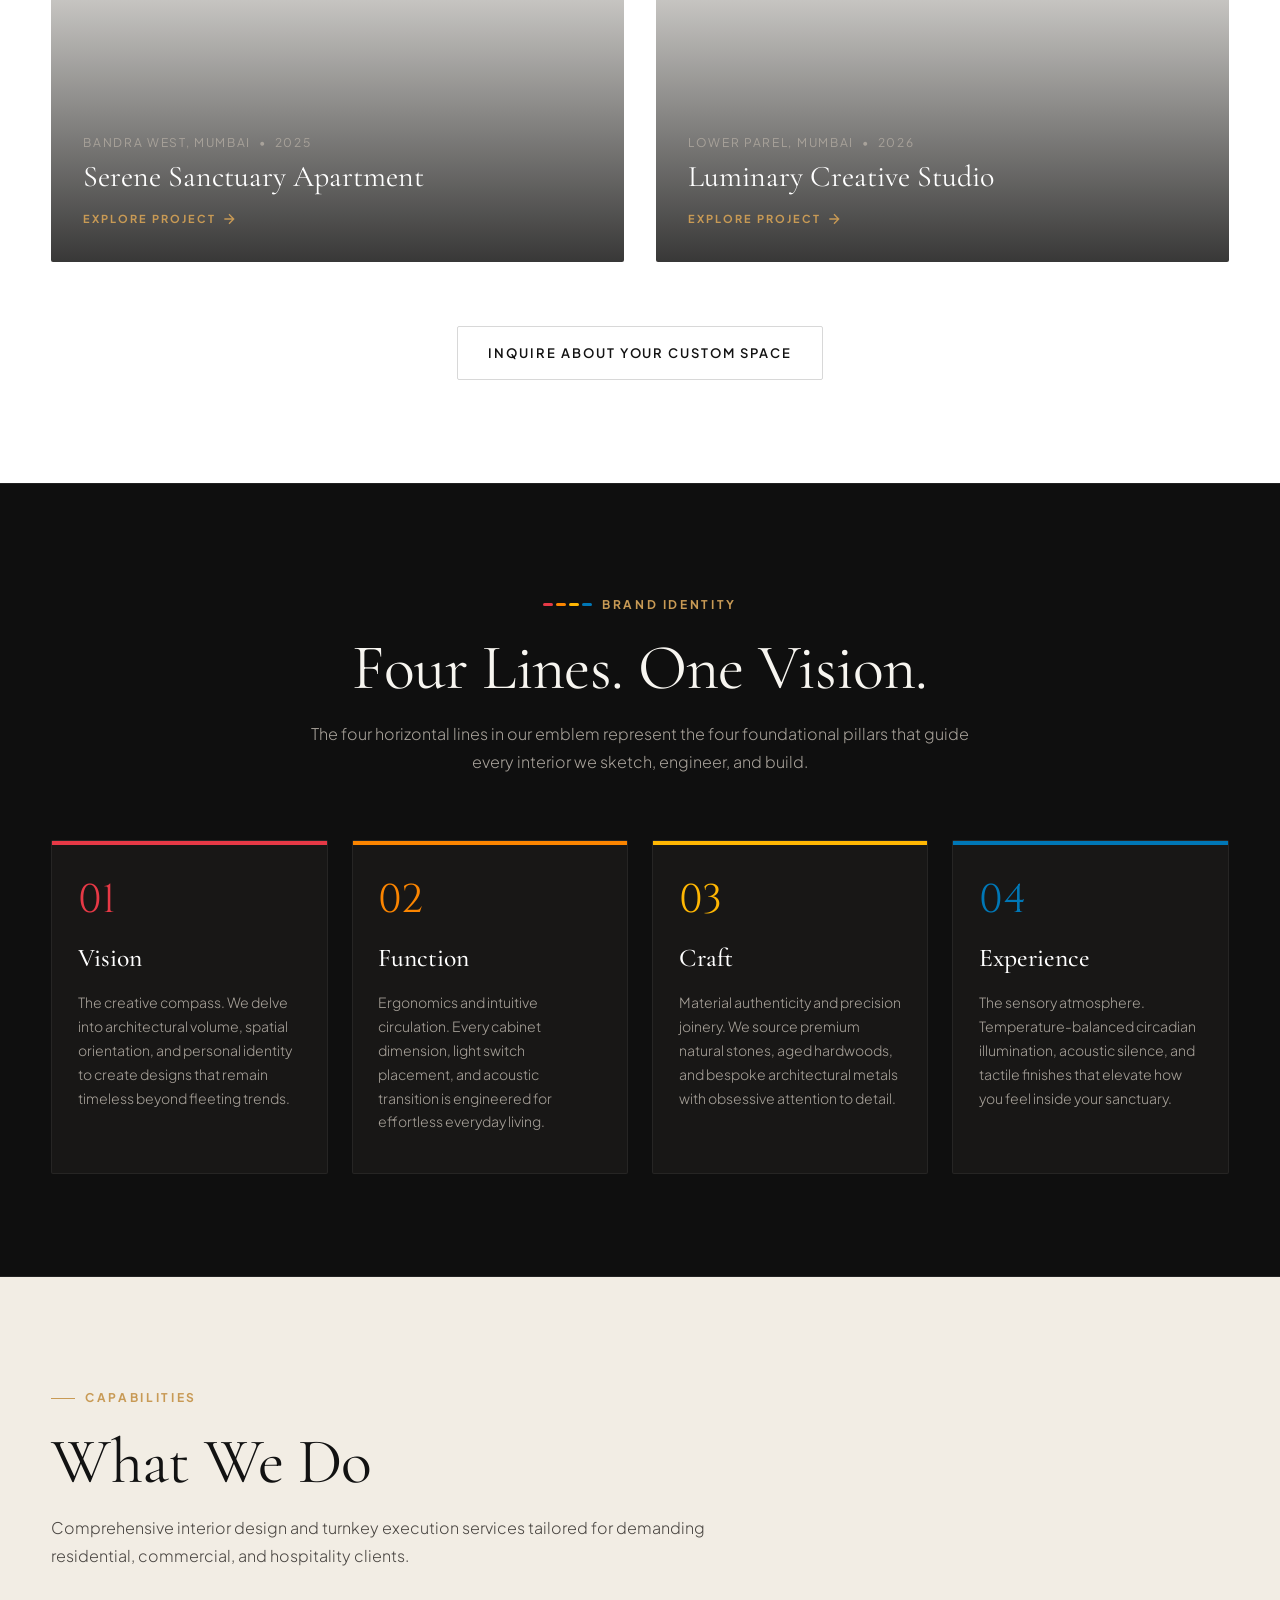
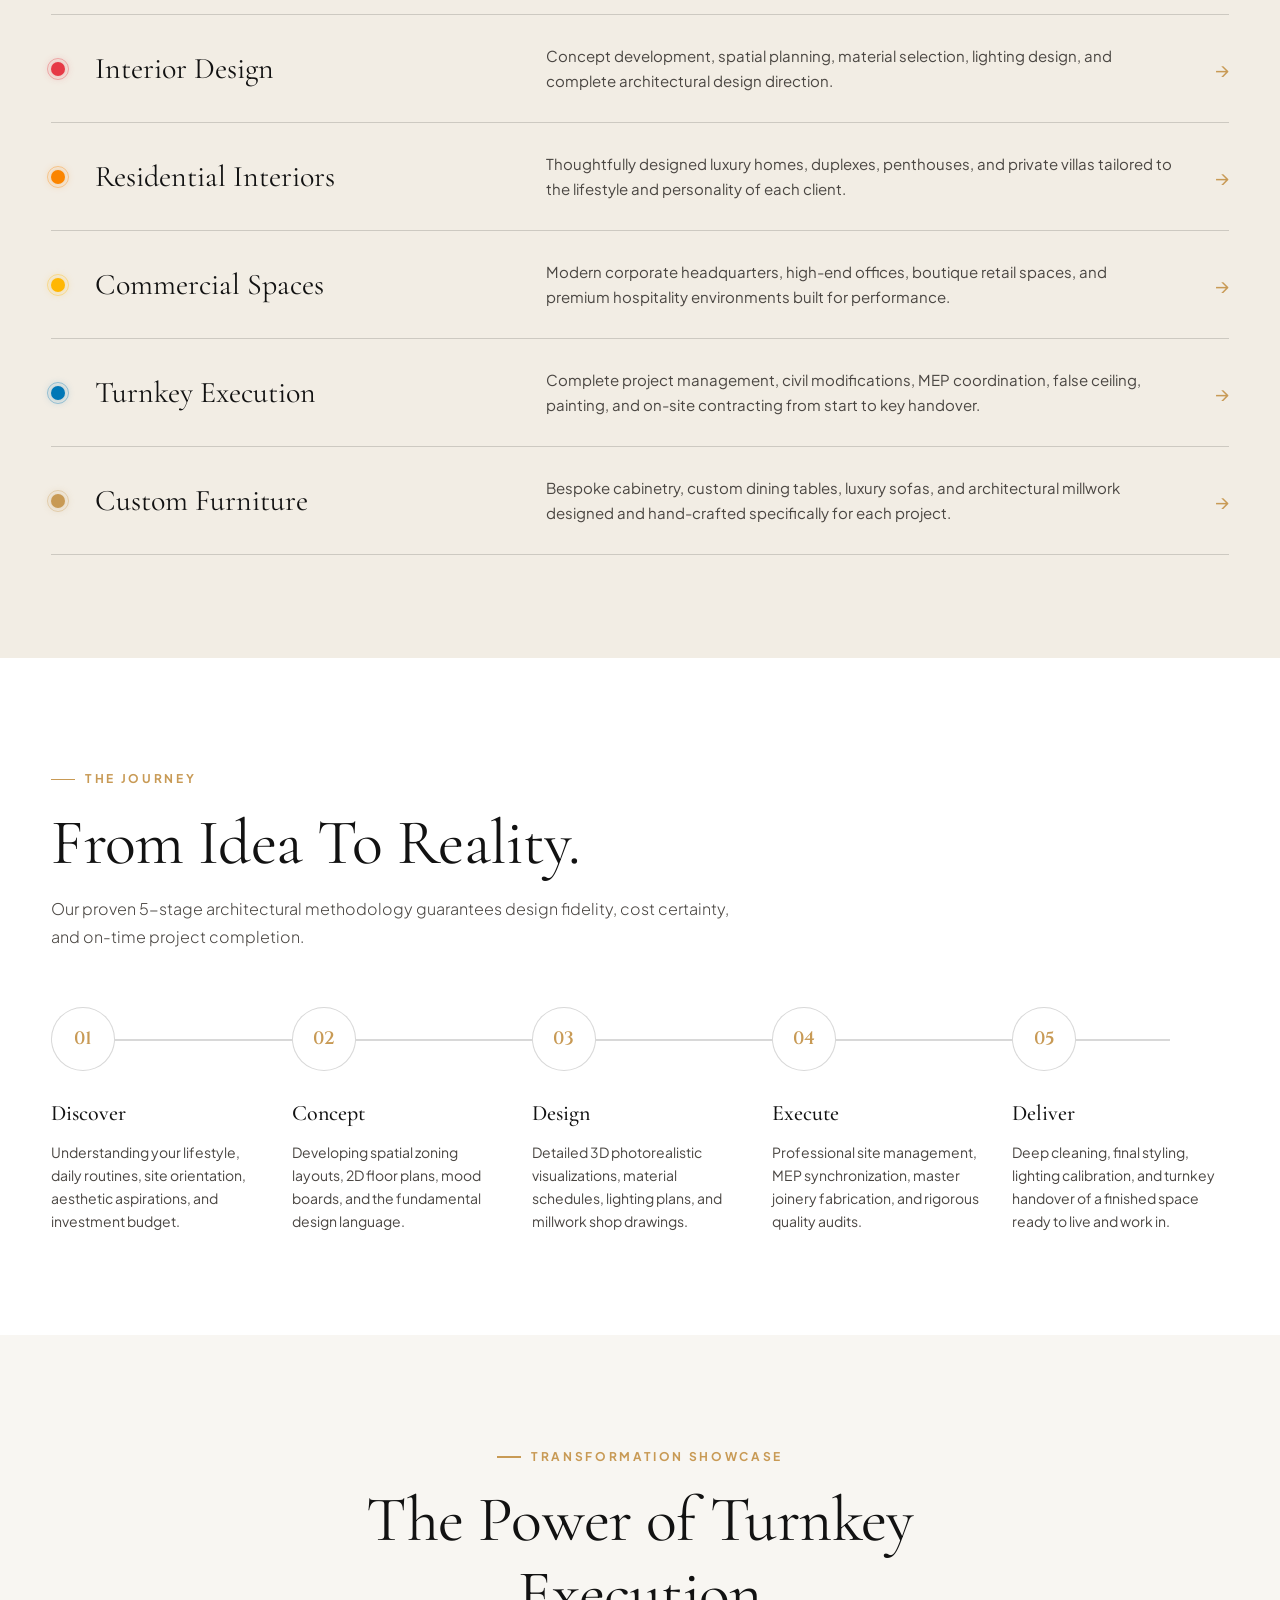
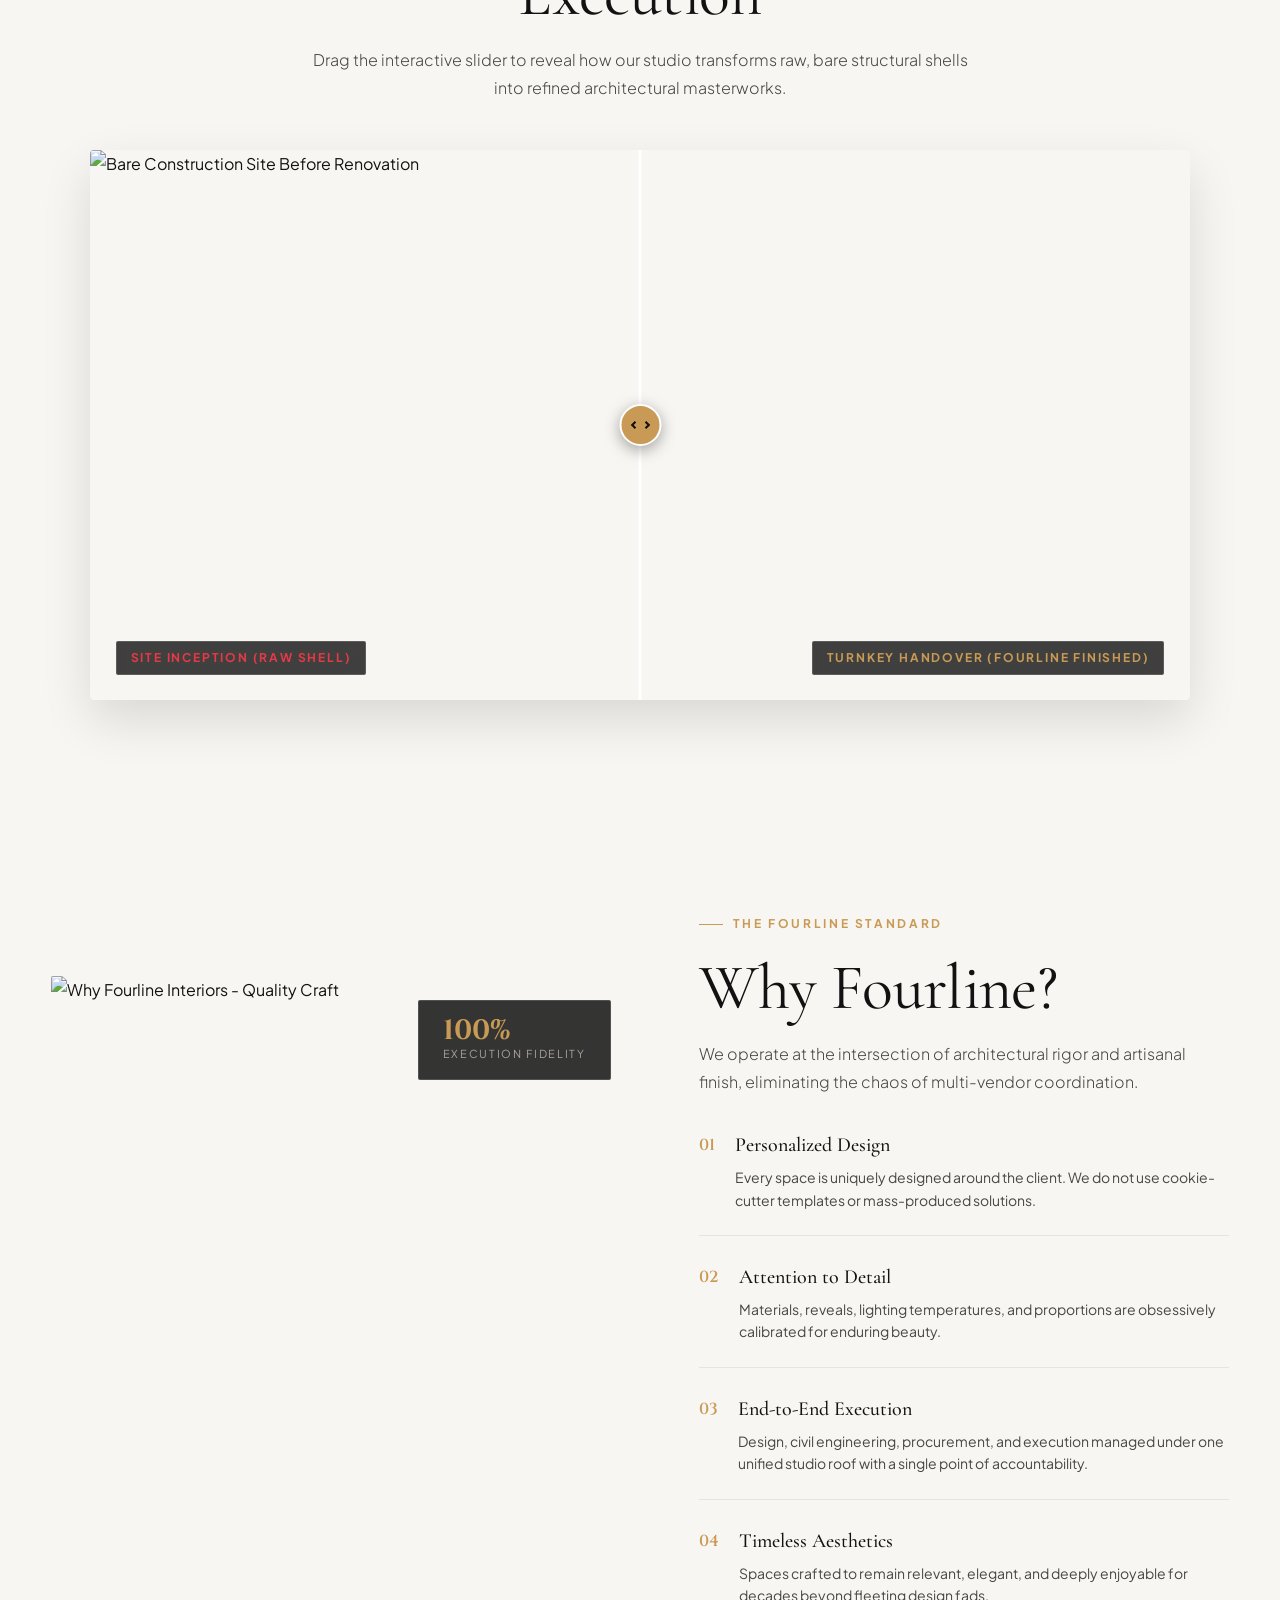
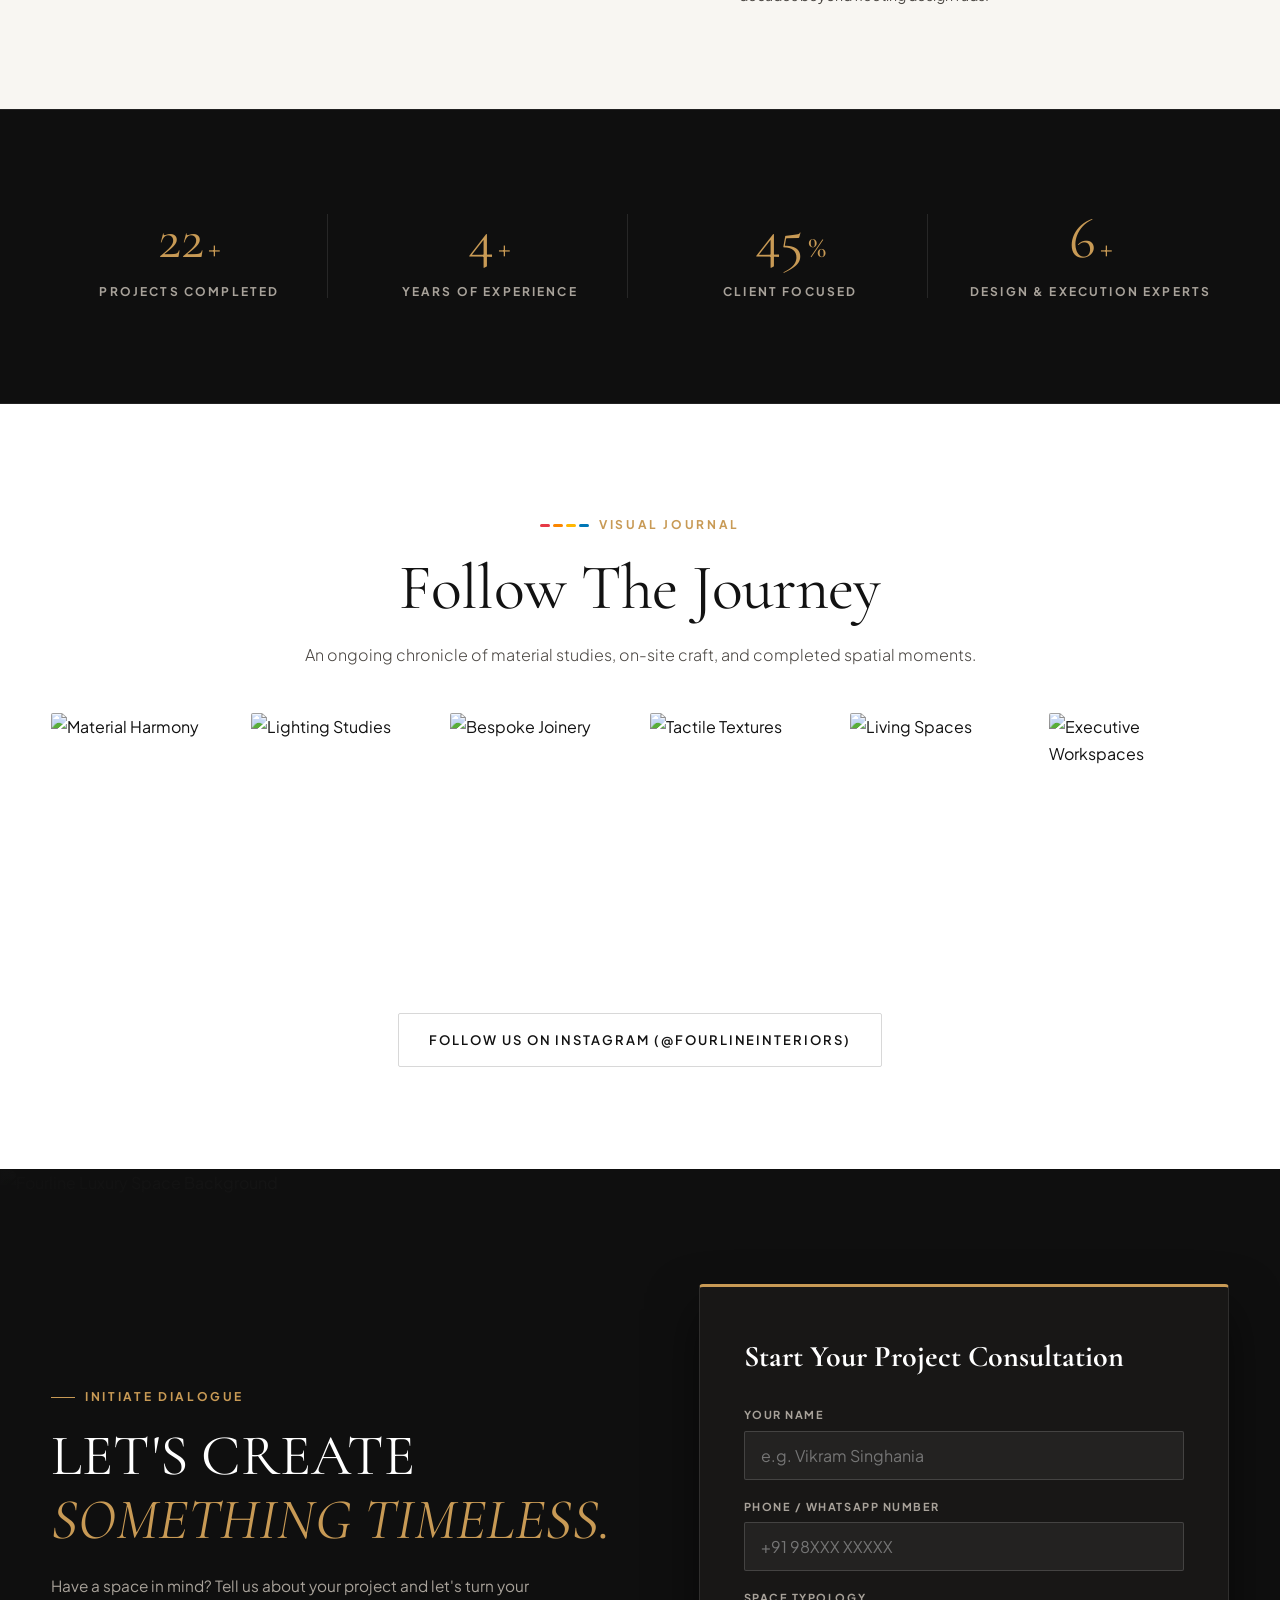
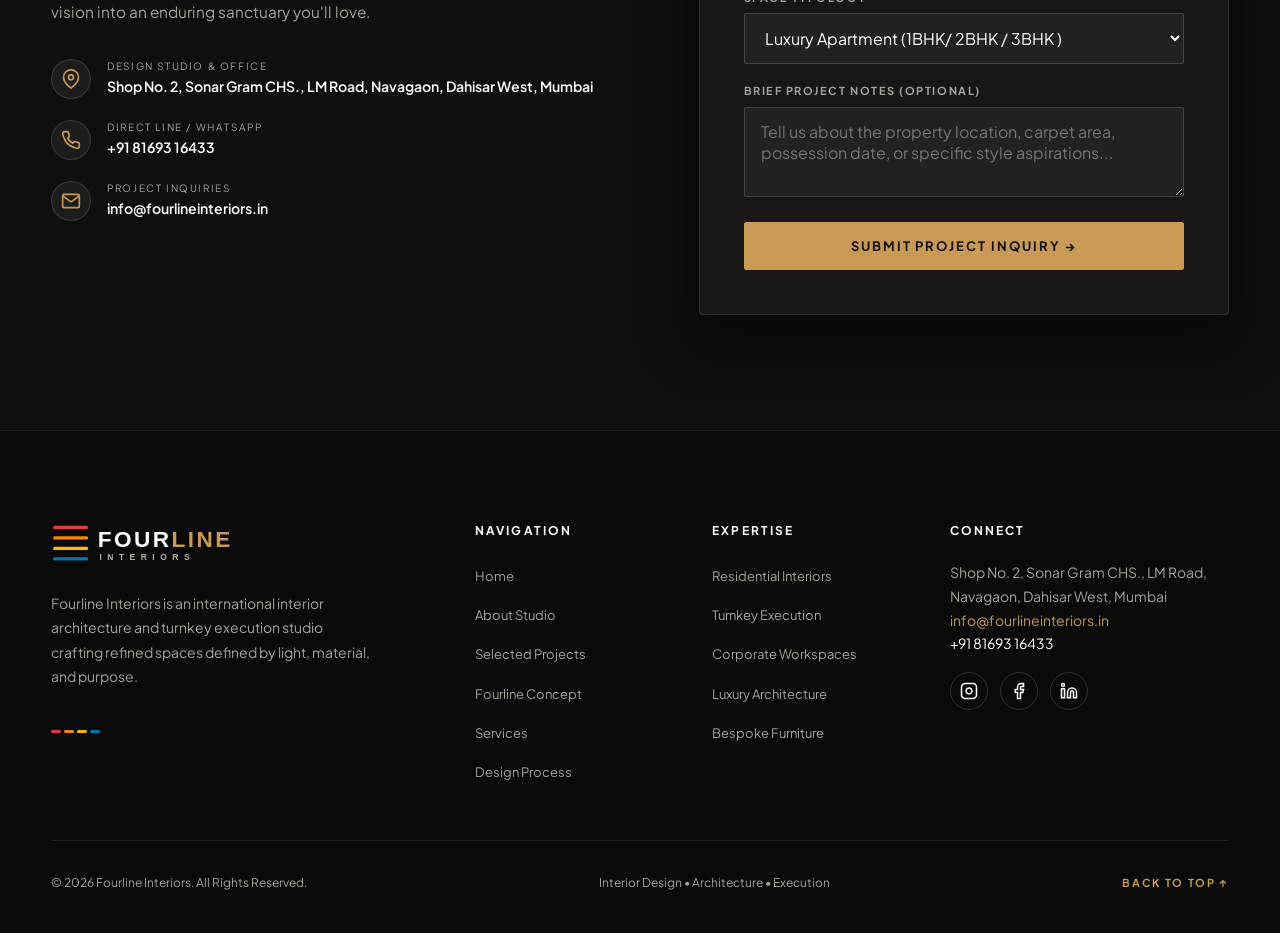
==== commit bf9421af: "feat: replace numbers with branded coloured bullets in capabilities section" ====
--- a/index.html
+++ b/index.html
@@ -318,7 +318,7 @@
       <div class="services-list">
         <!-- 01 -->
         <div class="service-item">
-          <span class="service-num">01</span>
+          <span class="service-bullet bullet-red" title="Vision"></span>
           <h3 class="service-name">Interior Design</h3>
           <p class="service-description">
             Concept development, spatial planning, material selection, lighting design, and complete architectural design direction.
@@ -328,7 +328,7 @@
 
         <!-- 02 -->
         <div class="service-item">
-          <span class="service-num">02</span>
+          <span class="service-bullet bullet-orange" title="Function"></span>
           <h3 class="service-name">Residential Interiors</h3>
           <p class="service-description">
             Thoughtfully designed luxury homes, duplexes, penthouses, and private villas tailored to the lifestyle and personality of each client.
@@ -338,7 +338,7 @@
 
         <!-- 03 -->
         <div class="service-item">
-          <span class="service-num">03</span>
+          <span class="service-bullet bullet-yellow" title="Craft"></span>
           <h3 class="service-name">Commercial Spaces</h3>
           <p class="service-description">
             Modern corporate headquarters, high-end offices, boutique retail spaces, and premium hospitality environments built for performance.
@@ -348,7 +348,7 @@
 
         <!-- 04 -->
         <div class="service-item">
-          <span class="service-num">04</span>
+          <span class="service-bullet bullet-blue" title="Experience"></span>
           <h3 class="service-name">Turnkey Execution</h3>
           <p class="service-description">
             Complete project management, civil modifications, MEP coordination, false ceiling, painting, and on-site contracting from start to key handover.
@@ -358,7 +358,7 @@
 
         <!-- 05 -->
         <div class="service-item">
-          <span class="service-num">05</span>
+          <span class="service-bullet bullet-gold" title="Bespoke"></span>
           <h3 class="service-name">Custom Furniture</h3>
           <p class="service-description">
             Bespoke cabinetry, custom dining tables, luxury sofas, and architectural millwork designed and hand-crafted specifically for each project.
--- a/css/style.css
+++ b/css/style.css
@@ -1116,7 +1116,7 @@
 
 .service-item {
   display: grid;
-  grid-template-columns: 60px 1.4fr 2fr 40px;
+  grid-template-columns: 44px 1.4fr 2fr 40px;
   align-items: center;
   padding: 1.75rem 0;
   border-top: 1px solid var(--border-medium);
@@ -1132,6 +1132,89 @@
   padding-left: 1rem;
   padding-right: 1rem;
   background-color: #FFFFFF;
+}
+
+/* Coloured Bullets */
+.service-bullet {
+  width: 14px;
+  height: 14px;
+  border-radius: 50%;
+  display: inline-block;
+  position: relative;
+  transition: transform 0.35s cubic-bezier(0.16, 1, 0.3, 1), box-shadow 0.35s ease;
+  flex-shrink: 0;
+}
+
+.service-bullet::after {
+  content: '';
+  position: absolute;
+  top: -4px;
+  left: -4px;
+  right: -4px;
+  bottom: -4px;
+  border-radius: 50%;
+  border: 1.5px solid currentColor;
+  opacity: 0.35;
+  transition: transform 0.35s cubic-bezier(0.16, 1, 0.3, 1), opacity 0.35s ease;
+}
+
+.service-bullet.bullet-red {
+  background-color: var(--line-red);
+  color: var(--line-red);
+  box-shadow: 0 0 10px rgba(230, 57, 70, 0.45);
+}
+
+.service-bullet.bullet-orange {
+  background-color: var(--line-orange);
+  color: var(--line-orange);
+  box-shadow: 0 0 10px rgba(251, 133, 0, 0.45);
+}
+
+.service-bullet.bullet-yellow {
+  background-color: var(--line-yellow);
+  color: var(--line-yellow);
+  box-shadow: 0 0 10px rgba(255, 183, 3, 0.45);
+}
+
+.service-bullet.bullet-blue {
+  background-color: var(--line-blue);
+  color: var(--line-blue);
+  box-shadow: 0 0 10px rgba(0, 119, 182, 0.45);
+}
+
+.service-bullet.bullet-gold {
+  background-color: var(--gold-primary);
+  color: var(--gold-primary);
+  box-shadow: 0 0 10px rgba(200, 154, 85, 0.45);
+}
+
+.service-item:hover .service-bullet {
+  transform: scale(1.35);
+}
+
+.service-item:hover .service-bullet::after {
+  transform: scale(1.35);
+  opacity: 0.85;
+}
+
+.service-item:hover .service-bullet.bullet-red {
+  box-shadow: 0 0 18px rgba(230, 57, 70, 0.8);
+}
+
+.service-item:hover .service-bullet.bullet-orange {
+  box-shadow: 0 0 18px rgba(251, 133, 0, 0.8);
+}
+
+.service-item:hover .service-bullet.bullet-yellow {
+  box-shadow: 0 0 18px rgba(255, 183, 3, 0.8);
+}
+
+.service-item:hover .service-bullet.bullet-blue {
+  box-shadow: 0 0 18px rgba(0, 119, 182, 0.8);
+}
+
+.service-item:hover .service-bullet.bullet-gold {
+  box-shadow: 0 0 18px rgba(200, 154, 85, 0.8);
 }
 
 .service-num {
@@ -2414,11 +2497,24 @@
   }
 
   .service-item {
-    grid-template-columns: 1fr;
-    gap: 0.5rem;
+    display: grid;
+    grid-template-columns: 28px 1fr;
+    grid-template-areas:
+      "bullet title"
+      ". desc";
+    gap: 0.35rem 0.75rem;
     padding: 1.5rem 0;
+    align-items: baseline;
+  }
+  .service-bullet {
+    grid-area: bullet;
+    margin-top: 6px;
+  }
+  .service-name {
+    grid-area: title;
   }
   .service-description {
+    grid-area: desc;
     padding-right: 0;
   }
 
@@ -2498,3 +2594,4 @@
     height: 260px;
   }
 }
+
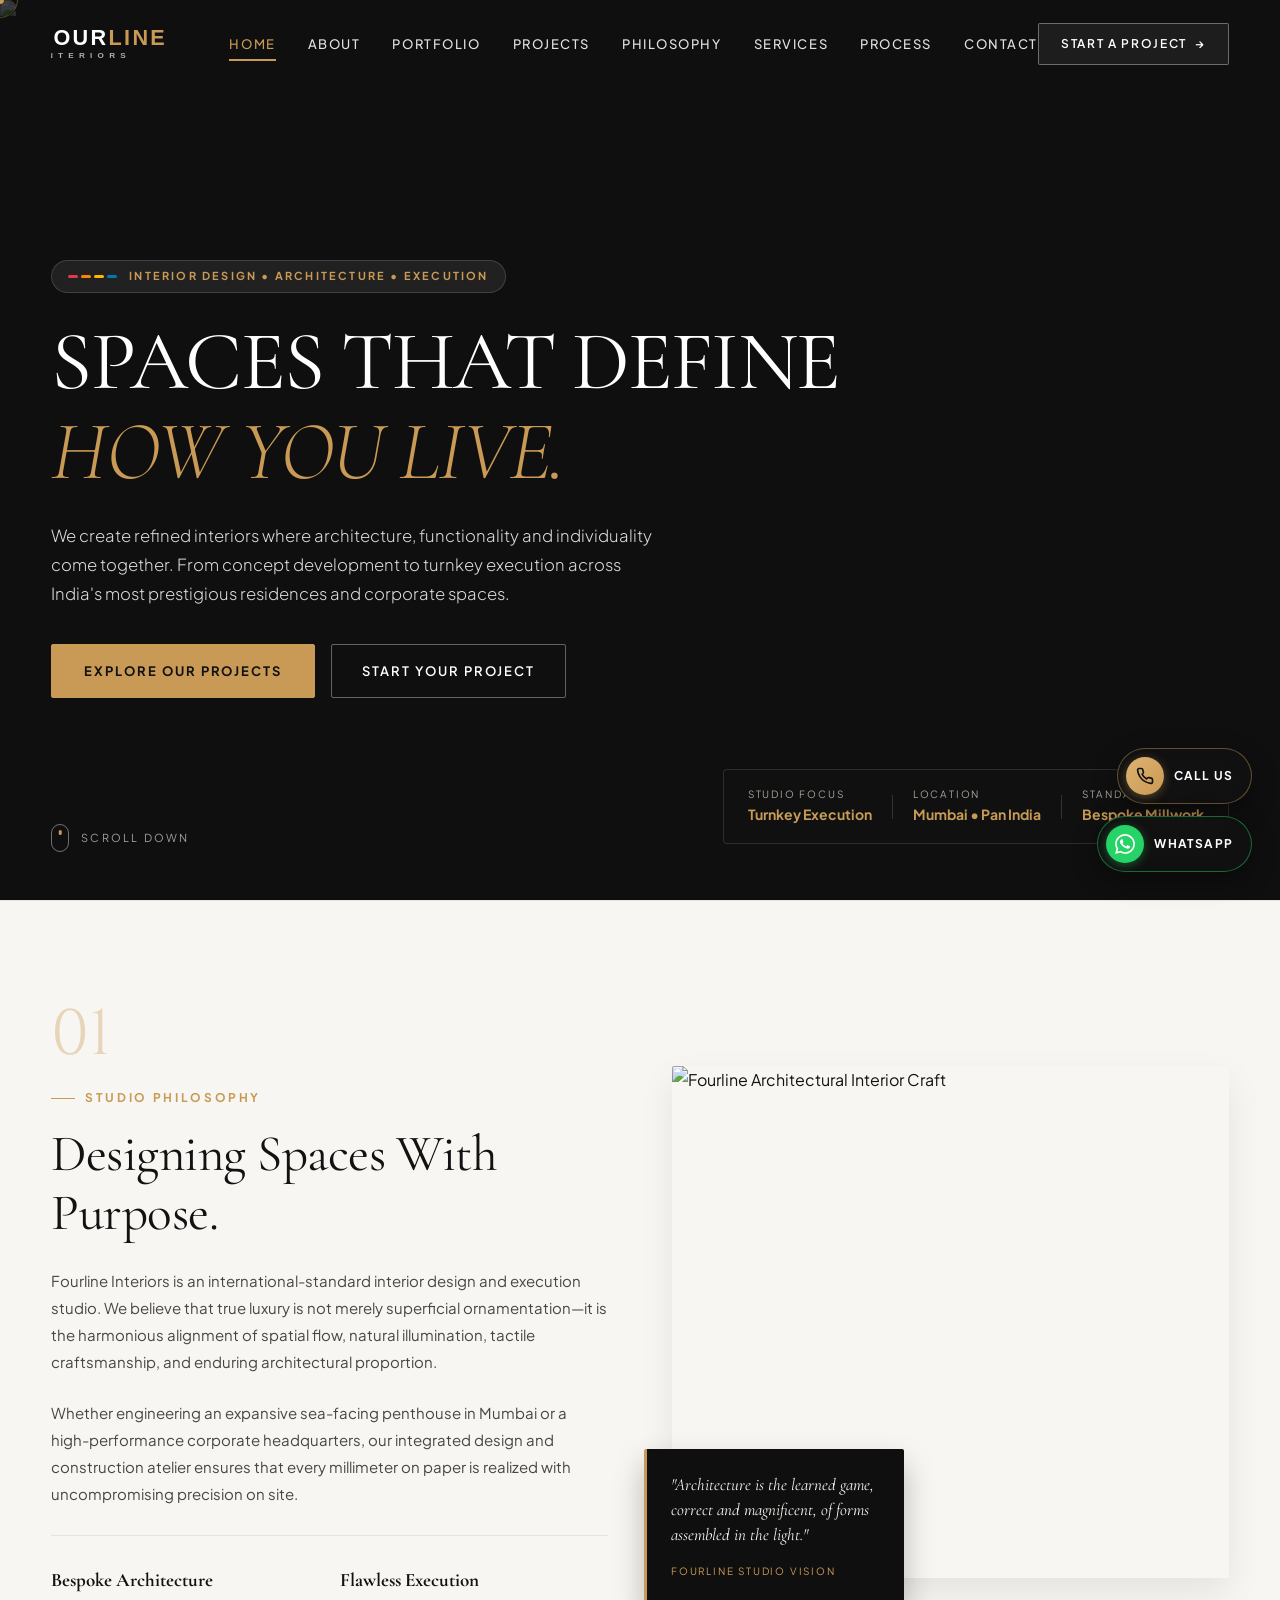
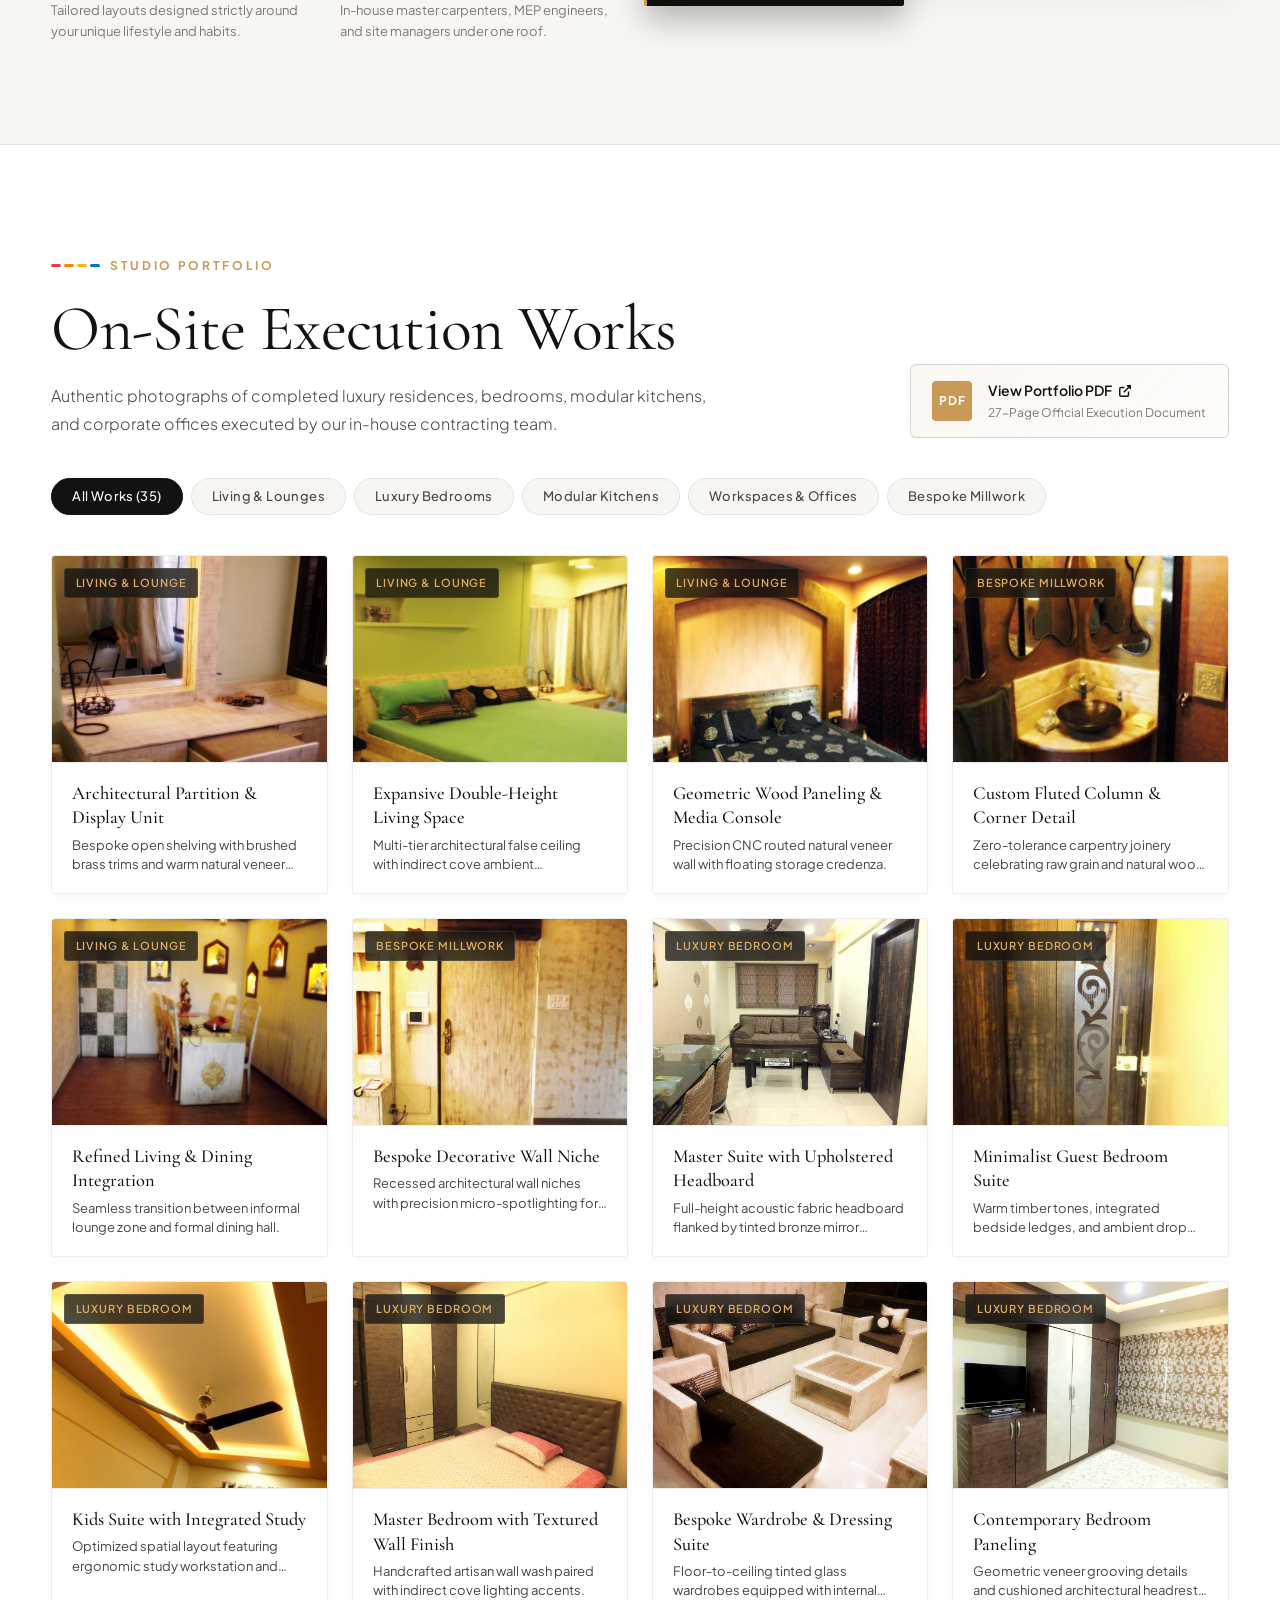
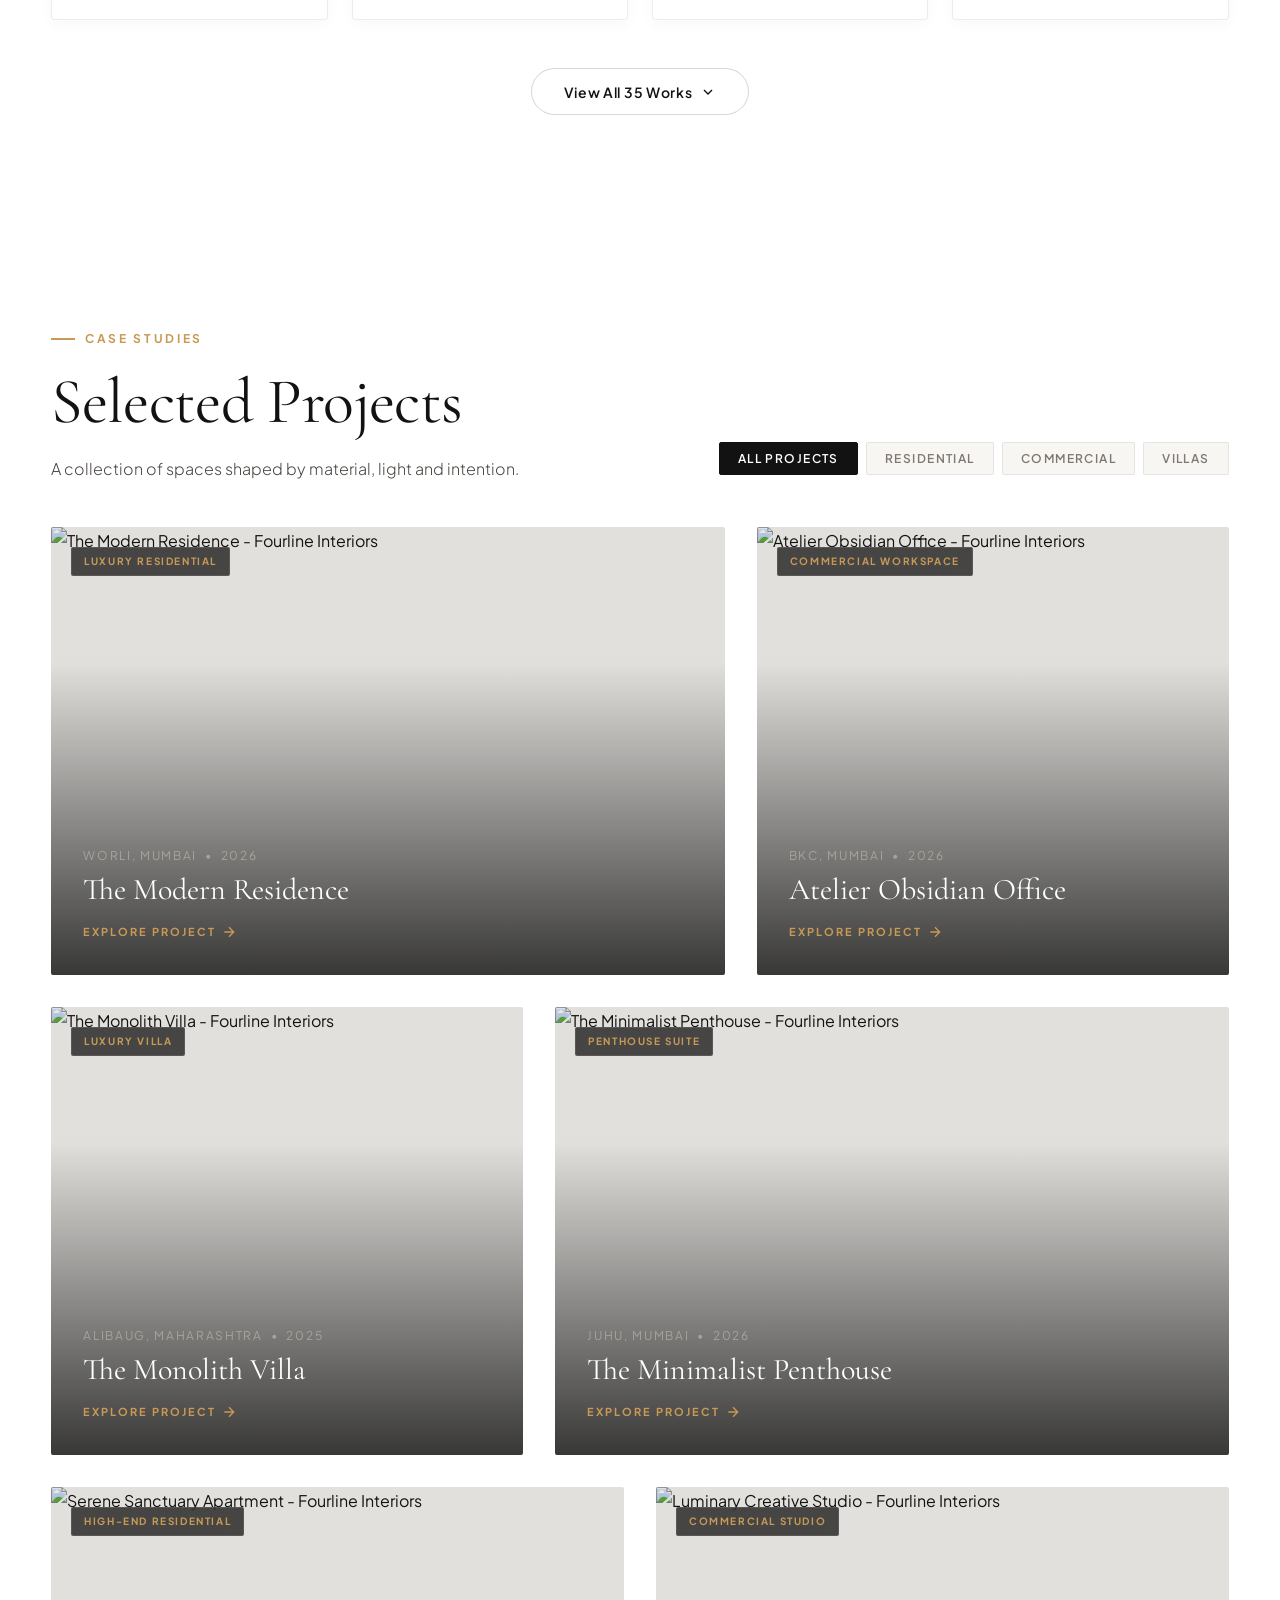
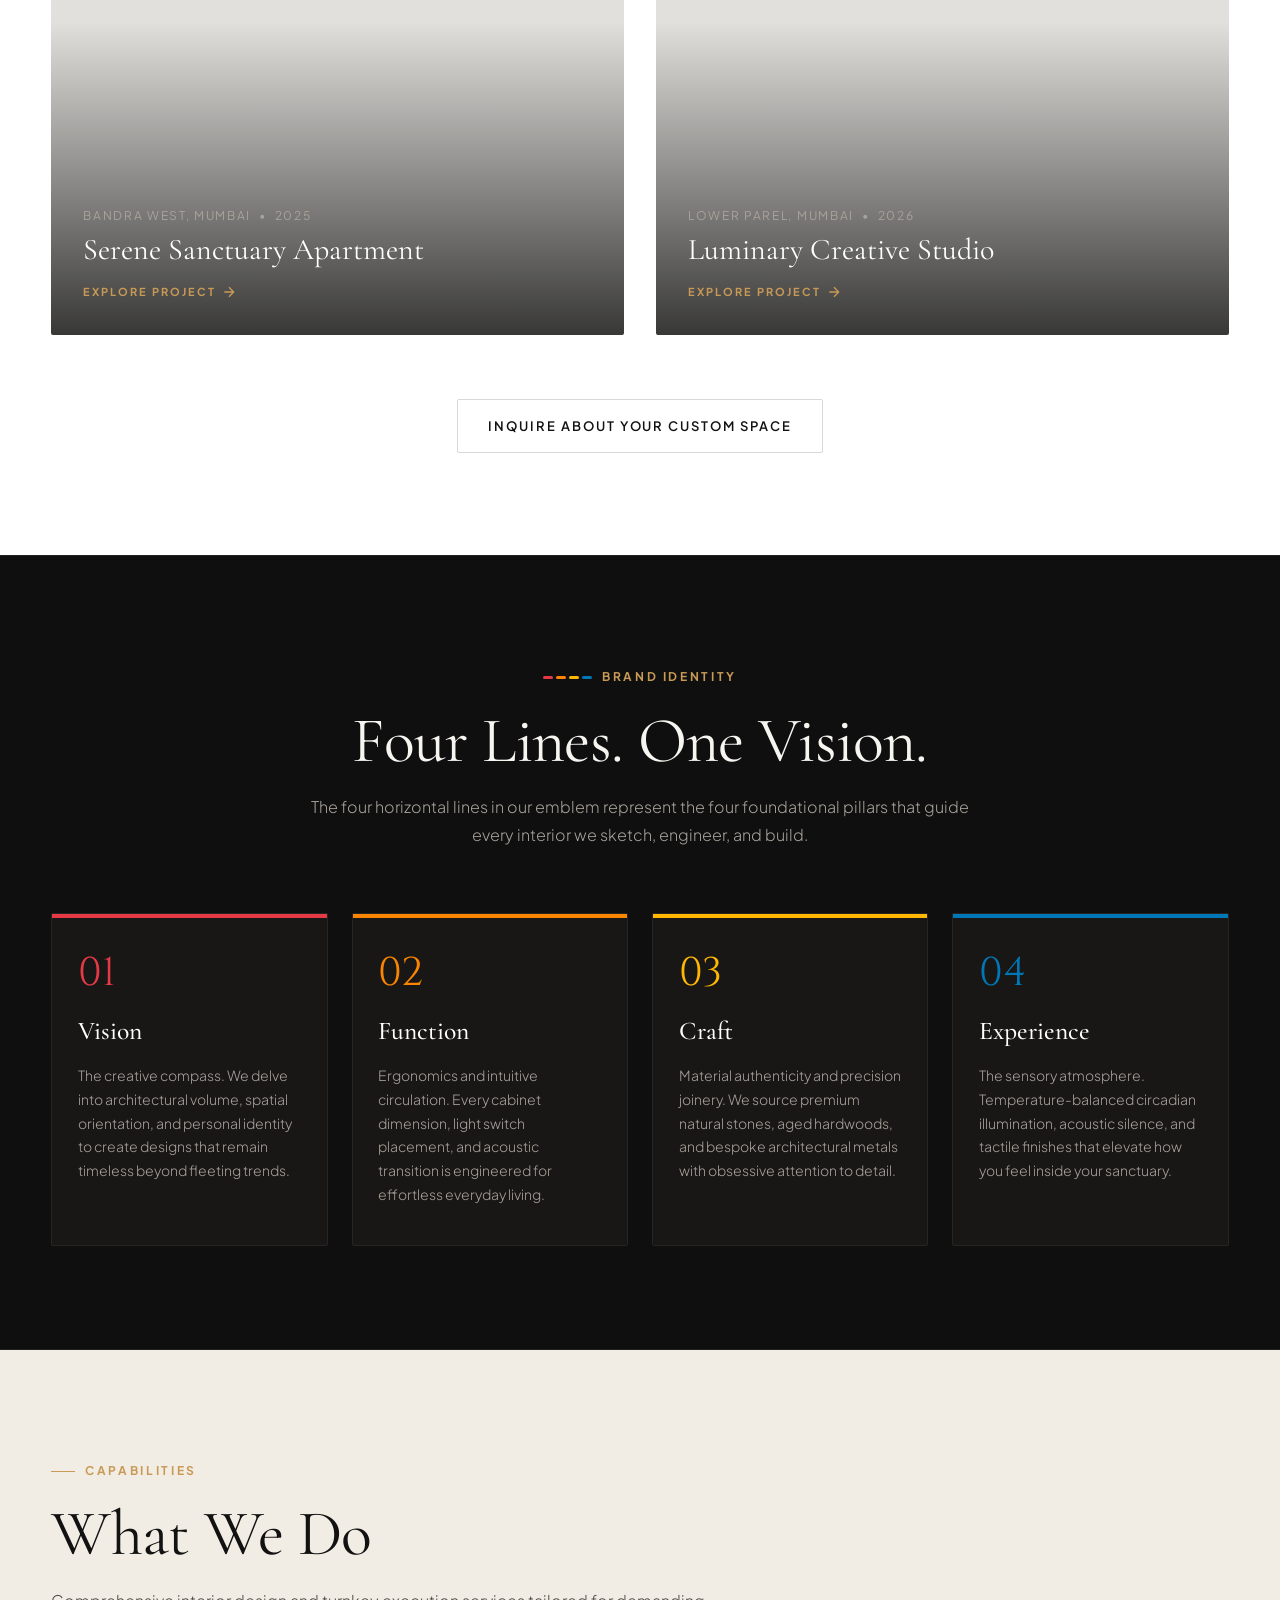
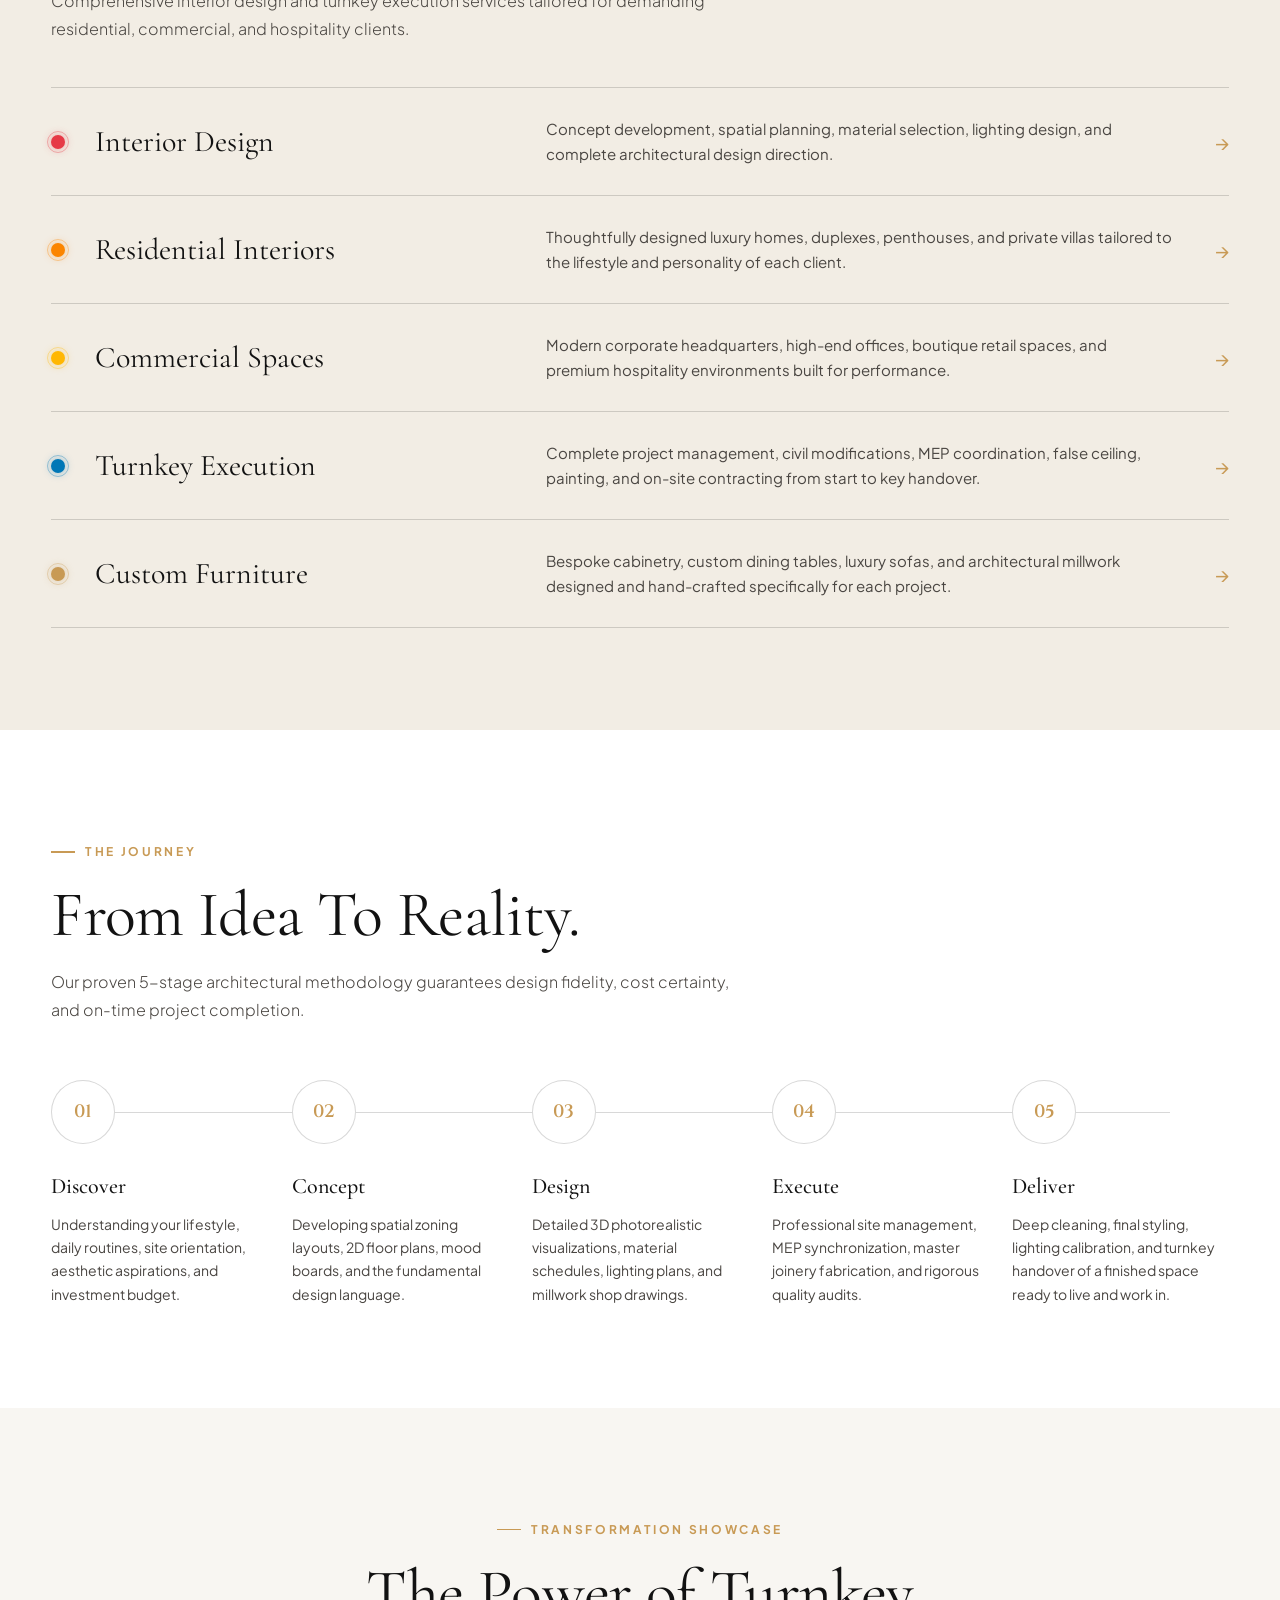
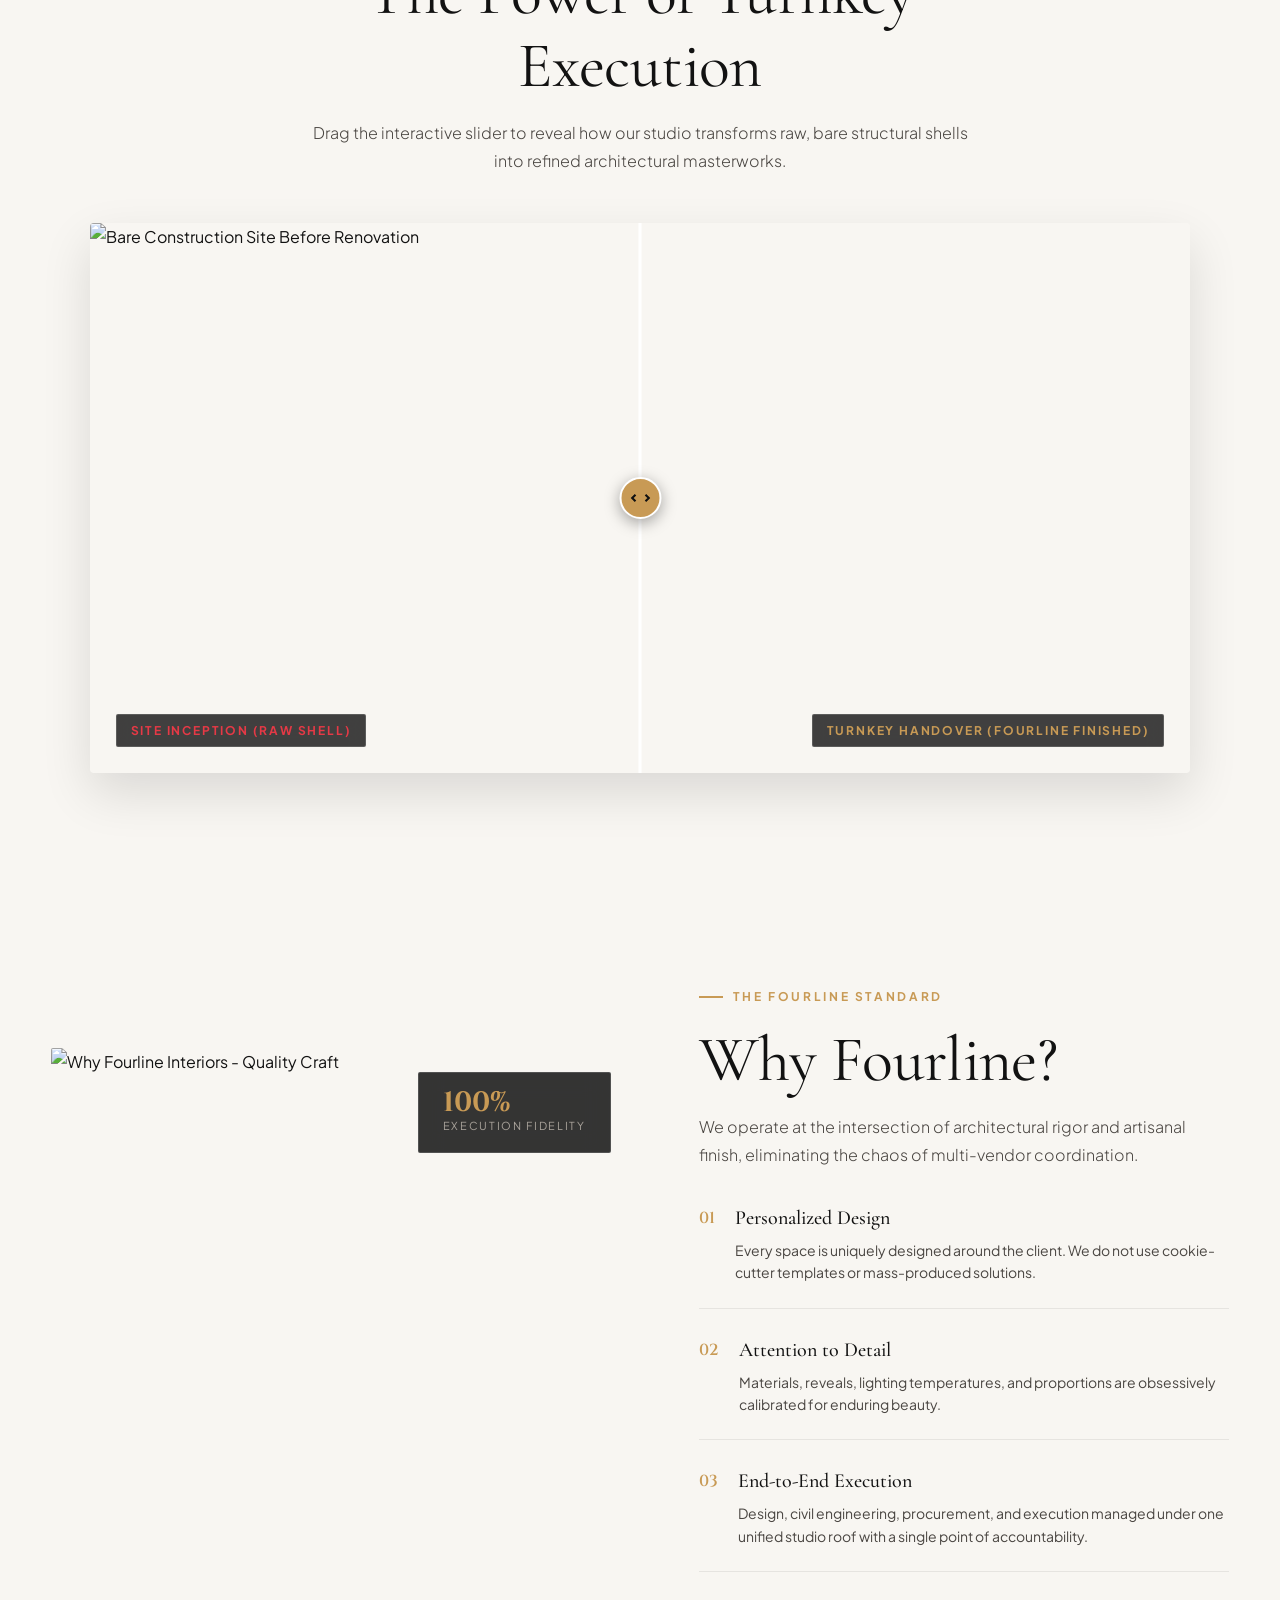
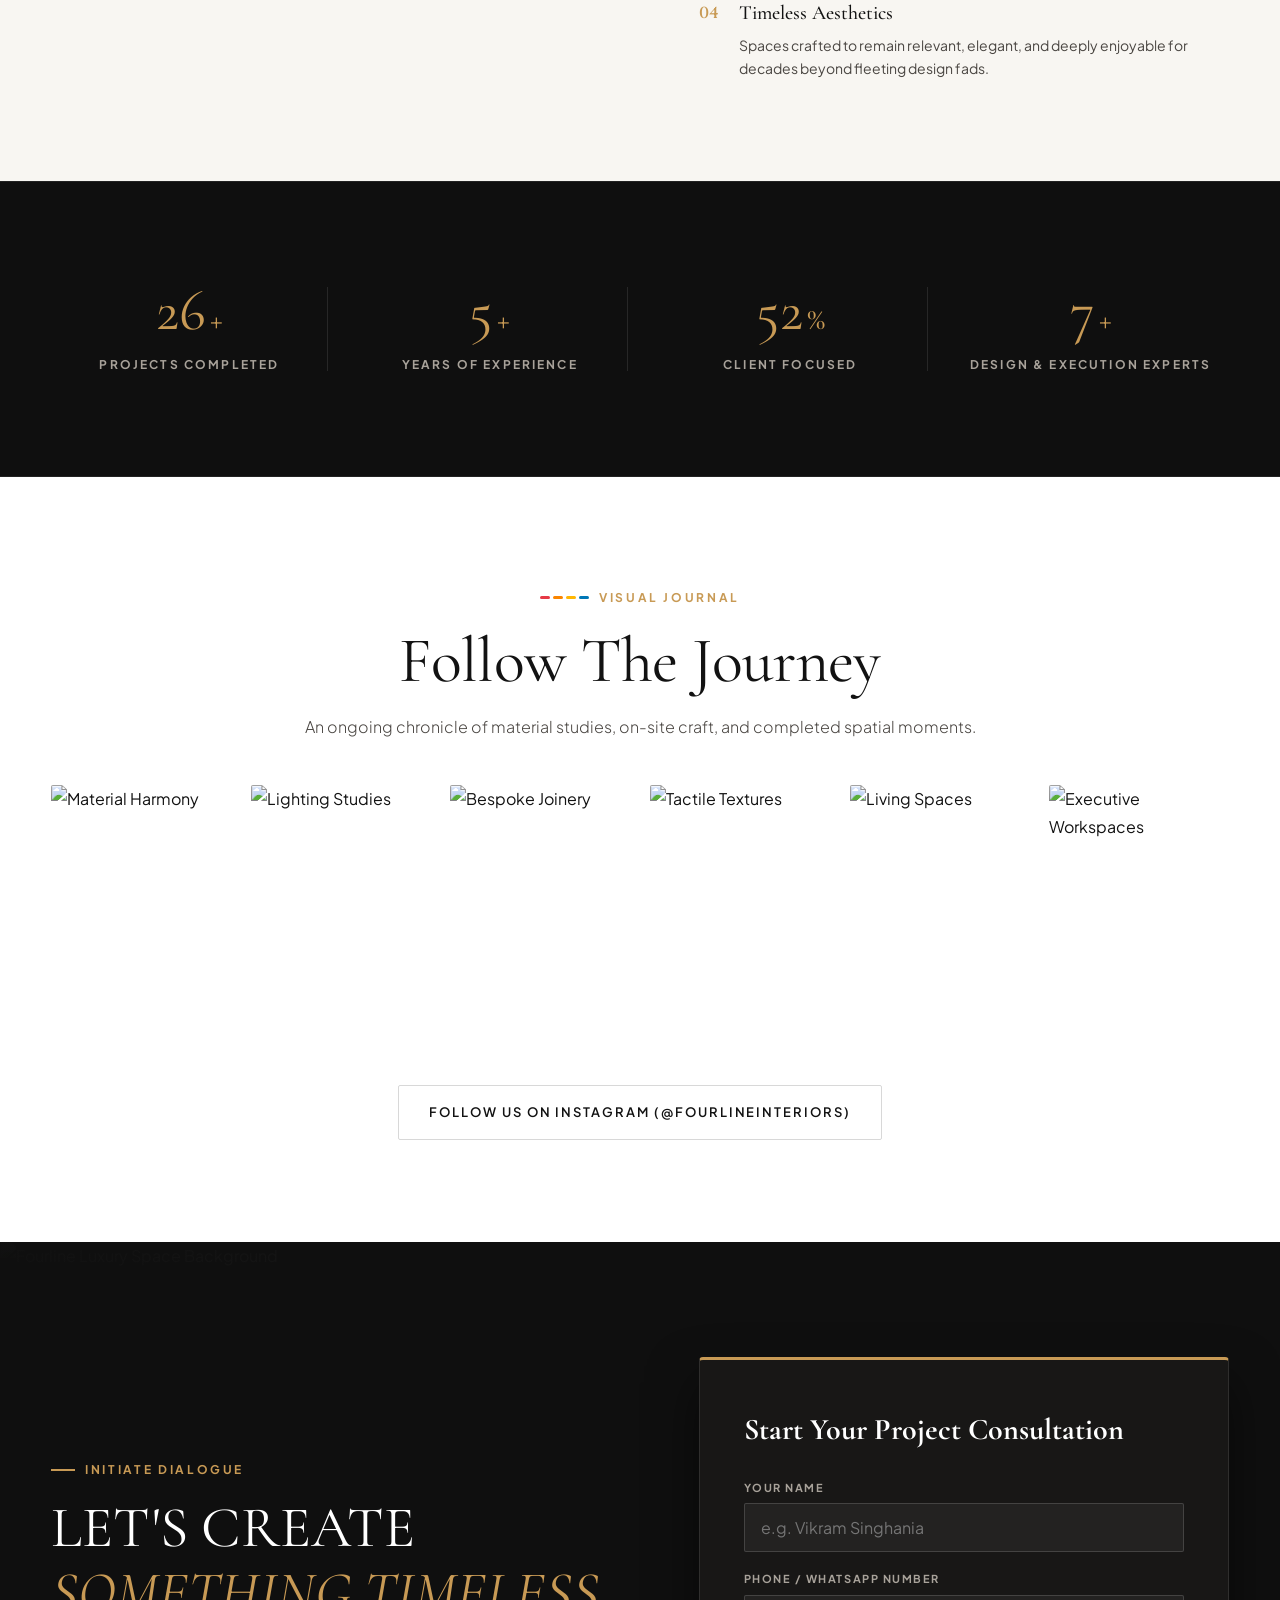
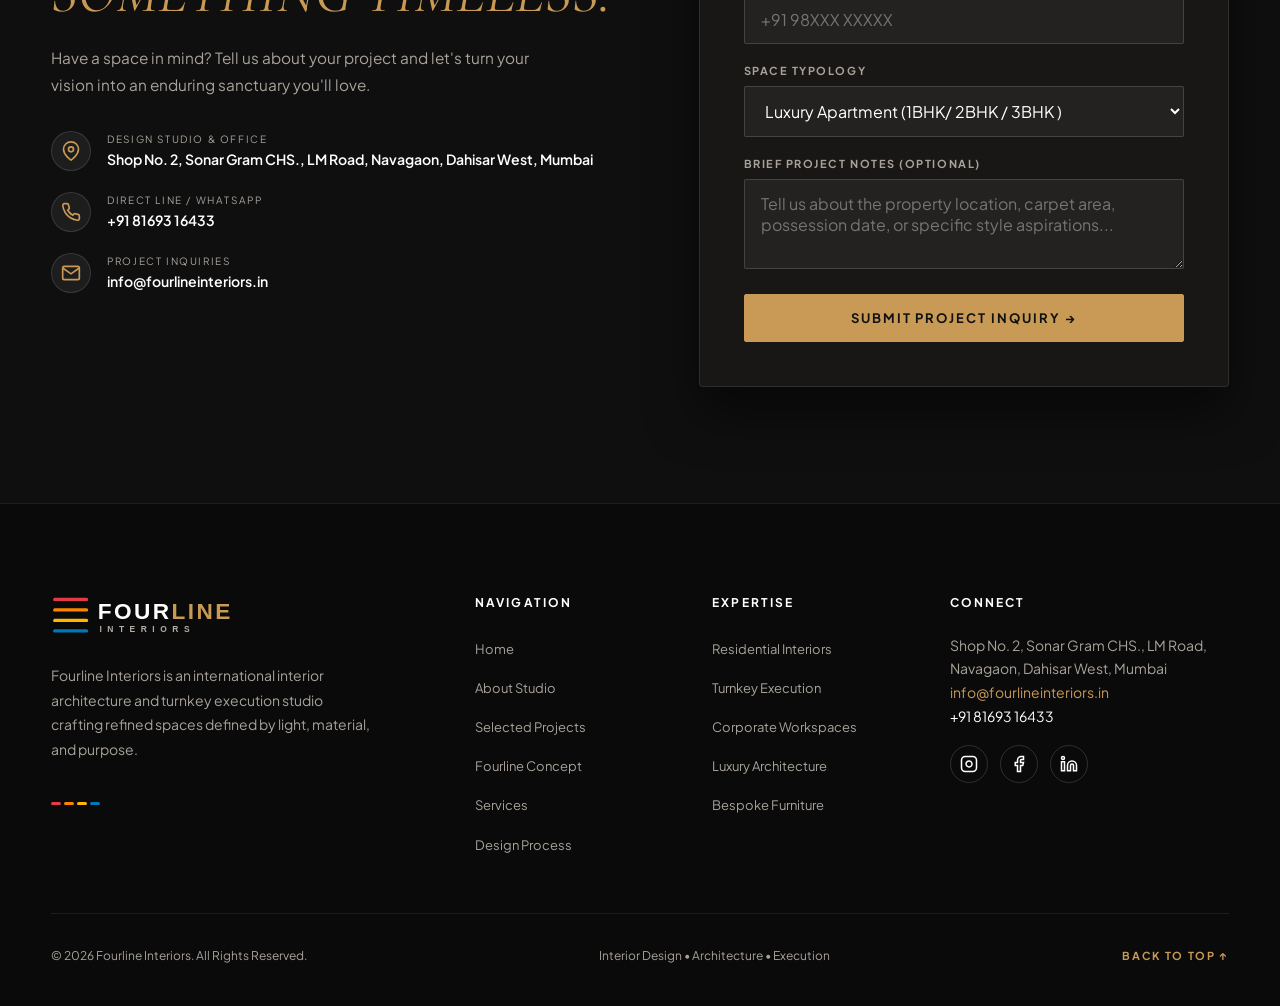
==== commit 6074ab3a: "feat: add authentic on-site portfolio gallery featuring 35 genuine interior execution works" ====
--- a/index.html
+++ b/index.html
@@ -39,6 +39,7 @@
       <nav class="nav-menu" aria-label="Main Navigation">
         <a href="#home" class="nav-link active">Home</a>
         <a href="#about" class="nav-link">About</a>
+        <a href="#portfolio" class="nav-link">Portfolio</a>
         <a href="#projects" class="nav-link">Projects</a>
         <a href="#concept" class="nav-link">Philosophy</a>
         <a href="#services" class="nav-link">Services</a>
@@ -68,11 +69,12 @@
     <nav class="mobile-nav-links">
       <a href="#home" class="mobile-nav-link"><span class="nav-num">01</span> Home</a>
       <a href="#about" class="mobile-nav-link"><span class="nav-num">02</span> About</a>
-      <a href="#projects" class="mobile-nav-link"><span class="nav-num">03</span> Selected Projects</a>
-      <a href="#concept" class="mobile-nav-link"><span class="nav-num">04</span> Fourline Concept</a>
-      <a href="#services" class="mobile-nav-link"><span class="nav-num">05</span> Services</a>
-      <a href="#process" class="mobile-nav-link"><span class="nav-num">06</span> Process</a>
-      <a href="#contact" class="mobile-nav-link"><span class="nav-num">07</span> Contact</a>
+      <a href="#portfolio" class="mobile-nav-link"><span class="nav-num">03</span> Execution Portfolio</a>
+      <a href="#projects" class="mobile-nav-link"><span class="nav-num">04</span> Selected Projects</a>
+      <a href="#concept" class="mobile-nav-link"><span class="nav-num">05</span> Fourline Concept</a>
+      <a href="#services" class="mobile-nav-link"><span class="nav-num">06</span> Services</a>
+      <a href="#process" class="mobile-nav-link"><span class="nav-num">07</span> Process</a>
+      <a href="#contact" class="mobile-nav-link"><span class="nav-num">08</span> Contact</a>
     </nav>
     <div class="mobile-drawer-footer">
       <a href="#contact" class="btn-primary" style="text-align: center; width: 100%;">Start a Project</a>
@@ -205,6 +207,64 @@
   </section>
 
   <!-- ==========================================================================
+       STUDIO PORTFOLIO GALLERY (AUTHENTIC ON-SITE EXECUTION WORKS)
+       ========================================================================== -->
+  <section class="section portfolio-gallery-section" id="portfolio">
+    <div class="container">
+      <div class="portfolio-gallery-header">
+        <div>
+          <div class="section-tag">
+            <div class="fourline-brand-bar">
+              <span class="line-1"></span>
+              <span class="line-2"></span>
+              <span class="line-3"></span>
+              <span class="line-4"></span>
+            </div>
+            <span>Studio Portfolio</span>
+          </div>
+          <h2 class="section-title">On-Site Execution Works</h2>
+          <p class="section-subtitle">
+            Authentic photographs of completed luxury residences, bedrooms, modular kitchens, and corporate offices executed by our in-house contracting team.
+          </p>
+        </div>
+
+        <!-- Direct PDF Portfolio Access -->
+        <a href="portfolio.pdf" target="_blank" class="pdf-download-card" title="Open or Download Complete Studio Portfolio (PDF)">
+          <div class="pdf-icon-badge">PDF</div>
+          <div class="pdf-download-text">
+            <div class="pdf-title">
+              <span>View Portfolio PDF</span>
+              <svg width="14" height="14" viewBox="0 0 24 24" fill="none" stroke="currentColor" stroke-width="2.5"><path d="M18 13v6a2 2 0 01-2 2H5a2 2 0 01-2-2V8a2 2 0 012-2h6M15 3h6v6M10 14L21 3"/></svg>
+            </div>
+            <div class="pdf-subtitle">27-Page Official Execution Document</div>
+          </div>
+        </a>
+      </div>
+
+      <!-- Gallery Category Filter Tabs -->
+      <div class="gallery-filter-tabs">
+        <button class="gallery-filter-btn active" data-filter="all">All Works (35)</button>
+        <button class="gallery-filter-btn" data-filter="living">Living & Lounges</button>
+        <button class="gallery-filter-btn" data-filter="bedroom">Luxury Bedrooms</button>
+        <button class="gallery-filter-btn" data-filter="kitchen">Modular Kitchens</button>
+        <button class="gallery-filter-btn" data-filter="commercial">Workspaces & Offices</button>
+        <button class="gallery-filter-btn" data-filter="craft">Bespoke Millwork</button>
+      </div>
+
+      <!-- Masonry Gallery Grid -->
+      <div class="portfolio-gallery-grid" id="portfolioGalleryGrid"></div>
+
+      <!-- Action Bar: Show All / Show Less -->
+      <div class="gallery-action-bar">
+        <button class="gallery-load-btn" id="galleryLoadMoreBtn">
+          View All 35 Works
+          <svg width="16" height="16" viewBox="0 0 24 24" fill="none" stroke="currentColor" stroke-width="2"><path d="M6 9l6 6 6-6"/></svg>
+        </button>
+      </div>
+    </div>
+  </section>
+
+  <!-- ==========================================================================
        FEATURED PROJECTS (SELECTED PROJECTS)
        ========================================================================== -->
   <section class="section projects-section" id="projects">
@@ -213,7 +273,7 @@
         <div>
           <div class="section-tag">
             <span class="tag-line"></span>
-            <span>Portfolio</span>
+            <span>Case Studies</span>
           </div>
           <h2 class="section-title">Selected Projects</h2>
           <p class="section-subtitle">
@@ -816,6 +876,33 @@
     </div>
   </div>
 
+  <!-- ==========================================================================
+       FULLSCREEN PORTFOLIO EXECUTION LIGHTBOX
+       ========================================================================== -->
+  <div class="gallery-lightbox" id="galleryLightbox" role="dialog" aria-modal="true" aria-label="Portfolio Image Viewer">
+    <div class="lightbox-topbar">
+      <span class="lightbox-counter" id="lightboxCounter">01 / 35</span>
+      <div class="lightbox-controls">
+        <button class="lightbox-close-btn" id="lightboxCloseBtn" aria-label="Close Gallery Lightbox">✕</button>
+      </div>
+    </div>
+
+    <div class="lightbox-stage">
+      <button class="lightbox-nav-btn lightbox-prev" id="lightboxPrevBtn" aria-label="Previous Image">
+        <svg width="24" height="24" viewBox="0 0 24 24" fill="none" stroke="currentColor" stroke-width="2.5"><path d="M15 18l-6-6 6-6"/></svg>
+      </button>
+      <img src="" alt="" class="lightbox-image" id="lightboxImg" />
+      <button class="lightbox-nav-btn lightbox-next" id="lightboxNextBtn" aria-label="Next Image">
+        <svg width="24" height="24" viewBox="0 0 24 24" fill="none" stroke="currentColor" stroke-width="2.5"><path d="M9 18l6-6-6-6"/></svg>
+      </button>
+    </div>
+
+    <div class="lightbox-bottombar">
+      <h3 class="lightbox-title" id="lightboxTitle"></h3>
+      <p class="lightbox-caption" id="lightboxCaption"></p>
+    </div>
+  </div>
+
   <!-- Floating Contact Action Bar (Call & WhatsApp) -->
   <div class="floating-contact-bar">
     <a href="tel:+918169316433" class="floating-cta-btn call-btn" aria-label="Call Fourline Interiors">
--- a/css/style.css
+++ b/css/style.css
@@ -2595,3 +2595,430 @@
   }
 }
 
+/* ==========================================================================
+   PORTFOLIO EXECUTION GALLERY (AUTHENTIC INTERIOR WORKS)
+   ========================================================================== */
+
+.portfolio-gallery-section {
+  background-color: var(--bg-primary);
+  position: relative;
+}
+
+.portfolio-gallery-header {
+  display: flex;
+  justify-content: space-between;
+  align-items: flex-end;
+  gap: 2rem;
+  margin-bottom: 2.5rem;
+  flex-wrap: wrap;
+}
+
+.pdf-download-card {
+  display: inline-flex;
+  align-items: center;
+  gap: 1rem;
+  padding: 0.85rem 1.35rem;
+  background: linear-gradient(135deg, rgba(200, 154, 85, 0.08) 0%, rgba(200, 154, 85, 0.02) 100%);
+  border: 1px solid var(--border-medium);
+  border-radius: 6px;
+  text-decoration: none;
+  color: var(--text-primary);
+  transition: var(--transition-smooth);
+}
+
+.pdf-download-card:hover {
+  background: linear-gradient(135deg, rgba(200, 154, 85, 0.16) 0%, rgba(200, 154, 85, 0.06) 100%);
+  border-color: var(--gold-primary);
+  transform: translateY(-2px);
+  box-shadow: 0 8px 24px rgba(200, 154, 85, 0.15);
+}
+
+.pdf-icon-badge {
+  width: 40px;
+  height: 40px;
+  background-color: var(--gold-primary);
+  color: #FFFFFF;
+  display: flex;
+  align-items: center;
+  justify-content: center;
+  border-radius: 4px;
+  font-weight: 700;
+  font-size: 0.75rem;
+  letter-spacing: 0.05em;
+  flex-shrink: 0;
+}
+
+.pdf-download-text .pdf-title {
+  font-size: 0.875rem;
+  font-weight: 600;
+  color: var(--text-primary);
+  display: flex;
+  align-items: center;
+  gap: 0.35rem;
+}
+
+.pdf-download-text .pdf-subtitle {
+  font-size: 0.75rem;
+  color: var(--text-muted);
+}
+
+/* Gallery Filter Tabs */
+.gallery-filter-tabs {
+  display: flex;
+  flex-wrap: wrap;
+  gap: 0.5rem;
+  margin-bottom: 2.5rem;
+}
+
+.gallery-filter-btn {
+  padding: 0.6rem 1.25rem;
+  font-size: 0.8125rem;
+  font-weight: 500;
+  letter-spacing: 0.03em;
+  background-color: var(--bg-secondary);
+  border: 1px solid var(--border-subtle);
+  border-radius: 30px;
+  color: var(--text-secondary);
+  cursor: pointer;
+  transition: var(--transition-fast);
+}
+
+.gallery-filter-btn:hover {
+  border-color: var(--gold-primary);
+  color: var(--text-primary);
+  background-color: #FFFFFF;
+}
+
+.gallery-filter-btn.active {
+  background-color: var(--text-primary);
+  color: #FFFFFF;
+  border-color: var(--text-primary);
+}
+
+/* Gallery Grid */
+.portfolio-gallery-grid {
+  display: grid;
+  grid-template-columns: repeat(4, 1fr);
+  gap: 1.5rem;
+  margin-bottom: 3rem;
+}
+
+.gallery-card {
+  position: relative;
+  background-color: #FFFFFF;
+  border-radius: 4px;
+  overflow: hidden;
+  border: 1px solid var(--border-subtle);
+  box-shadow: 0 4px 16px rgba(0, 0, 0, 0.03);
+  cursor: pointer;
+  transition: var(--transition-smooth);
+  display: flex;
+  flex-direction: column;
+}
+
+.gallery-card:hover {
+  transform: translateY(-6px);
+  border-color: var(--gold-primary);
+  box-shadow: 0 16px 36px rgba(0, 0, 0, 0.1);
+}
+
+.gallery-card-img-wrap {
+  position: relative;
+  width: 100%;
+  aspect-ratio: 4 / 3;
+  overflow: hidden;
+  background-color: var(--bg-warm);
+}
+
+.gallery-card-img-wrap img {
+  width: 100%;
+  height: 100%;
+  object-fit: cover;
+  display: block;
+  transition: transform 0.6s cubic-bezier(0.16, 1, 0.3, 1);
+}
+
+.gallery-card:hover .gallery-card-img-wrap img {
+  transform: scale(1.08);
+}
+
+.gallery-badge {
+  position: absolute;
+  top: 12px;
+  left: 12px;
+  background: rgba(15, 15, 15, 0.75);
+  backdrop-filter: blur(8px);
+  color: var(--gold-hover);
+  font-size: 0.6875rem;
+  font-weight: 600;
+  text-transform: uppercase;
+  letter-spacing: 0.08em;
+  padding: 0.3rem 0.65rem;
+  border-radius: 3px;
+  z-index: 2;
+  border: 1px solid rgba(255, 255, 255, 0.1);
+}
+
+.gallery-zoom-overlay {
+  position: absolute;
+  inset: 0;
+  background: linear-gradient(to top, rgba(15, 15, 15, 0.7) 0%, transparent 60%);
+  display: flex;
+  align-items: center;
+  justify-content: center;
+  opacity: 0;
+  transition: opacity 0.3s ease;
+  z-index: 2;
+}
+
+.gallery-card:hover .gallery-zoom-overlay {
+  opacity: 1;
+}
+
+.gallery-zoom-icon {
+  width: 44px;
+  height: 44px;
+  border-radius: 50%;
+  background: rgba(255, 255, 255, 0.95);
+  color: var(--text-primary);
+  display: flex;
+  align-items: center;
+  justify-content: center;
+  transform: scale(0.8);
+  transition: transform 0.3s cubic-bezier(0.16, 1, 0.3, 1);
+}
+
+.gallery-card:hover .gallery-zoom-icon {
+  transform: scale(1);
+}
+
+.gallery-card-info {
+  padding: 1.125rem 1.25rem;
+  display: flex;
+  flex-direction: column;
+  gap: 0.35rem;
+  background: #FFFFFF;
+  border-top: 1px solid var(--border-subtle);
+  flex-grow: 1;
+}
+
+.gallery-card-title {
+  font-family: var(--font-serif);
+  font-size: 1.15rem;
+  font-weight: 500;
+  color: var(--text-primary);
+  line-height: 1.35;
+}
+
+.gallery-card-desc {
+  font-size: 0.8125rem;
+  color: var(--text-secondary);
+  line-height: 1.5;
+  display: -webkit-box;
+  -webkit-line-clamp: 2;
+  -webkit-box-orient: vertical;
+  overflow: hidden;
+}
+
+/* Load More / Show All Bar */
+.gallery-action-bar {
+  text-align: center;
+  margin-top: 1.5rem;
+}
+
+.gallery-load-btn {
+  display: inline-flex;
+  align-items: center;
+  gap: 0.5rem;
+  padding: 0.85rem 2rem;
+  font-size: 0.875rem;
+  font-weight: 600;
+  letter-spacing: 0.05em;
+  background-color: var(--bg-primary);
+  border: 1.5px solid var(--border-medium);
+  border-radius: 30px;
+  color: var(--text-primary);
+  cursor: pointer;
+  transition: var(--transition-fast);
+}
+
+.gallery-load-btn:hover {
+  background-color: var(--text-primary);
+  color: #FFFFFF;
+  border-color: var(--text-primary);
+}
+
+/* ==========================================================================
+   FULLSCREEN GALLERY LIGHTBOX
+   ========================================================================== */
+
+.gallery-lightbox {
+  position: fixed;
+  inset: 0;
+  background: rgba(10, 10, 10, 0.95);
+  backdrop-filter: blur(16px);
+  z-index: 10000;
+  display: flex;
+  flex-direction: column;
+  justify-content: space-between;
+  opacity: 0;
+  visibility: hidden;
+  transition: opacity 0.35s ease, visibility 0.35s ease;
+}
+
+.gallery-lightbox.open {
+  opacity: 1;
+  visibility: visible;
+}
+
+.lightbox-topbar {
+  display: flex;
+  justify-content: space-between;
+  align-items: center;
+  padding: 1.5rem 2rem;
+  color: #FFFFFF;
+  z-index: 10;
+}
+
+.lightbox-counter {
+  font-family: var(--font-display);
+  font-size: 0.9375rem;
+  letter-spacing: 0.1em;
+  color: var(--gold-primary);
+}
+
+.lightbox-controls {
+  display: flex;
+  align-items: center;
+  gap: 1rem;
+}
+
+.lightbox-close-btn {
+  background: rgba(255, 255, 255, 0.1);
+  border: 1px solid rgba(255, 255, 255, 0.2);
+  color: #FFFFFF;
+  width: 44px;
+  height: 44px;
+  border-radius: 50%;
+  display: flex;
+  align-items: center;
+  justify-content: center;
+  cursor: pointer;
+  transition: var(--transition-fast);
+}
+
+.lightbox-close-btn:hover {
+  background: var(--gold-primary);
+  border-color: var(--gold-primary);
+  transform: rotate(90deg);
+}
+
+.lightbox-stage {
+  position: relative;
+  flex-grow: 1;
+  display: flex;
+  align-items: center;
+  justify-content: center;
+  padding: 0 1.5rem;
+  overflow: hidden;
+}
+
+.lightbox-image {
+  max-width: 90vw;
+  max-height: 75vh;
+  object-fit: contain;
+  border-radius: 4px;
+  box-shadow: 0 20px 60px rgba(0, 0, 0, 0.5);
+  transition: transform 0.3s ease, opacity 0.3s ease;
+}
+
+.lightbox-nav-btn {
+  position: absolute;
+  top: 50%;
+  transform: translateY(-50%);
+  width: 52px;
+  height: 52px;
+  border-radius: 50%;
+  background: rgba(255, 255, 255, 0.12);
+  border: 1px solid rgba(255, 255, 255, 0.25);
+  color: #FFFFFF;
+  display: flex;
+  align-items: center;
+  justify-content: center;
+  cursor: pointer;
+  transition: var(--transition-fast);
+  z-index: 5;
+}
+
+.lightbox-nav-btn:hover {
+  background: var(--gold-primary);
+  border-color: var(--gold-primary);
+  transform: translateY(-50%) scale(1.1);
+}
+
+.lightbox-prev {
+  left: 2rem;
+}
+
+.lightbox-next {
+  right: 2rem;
+}
+
+.lightbox-bottombar {
+  padding: 1.5rem 2rem;
+  background: linear-gradient(to top, rgba(0,0,0,0.8) 0%, transparent 100%);
+  text-align: center;
+  z-index: 10;
+}
+
+.lightbox-title {
+  font-family: var(--font-serif);
+  font-size: 1.35rem;
+  color: #FFFFFF;
+  margin-bottom: 0.35rem;
+}
+
+.lightbox-caption {
+  font-size: 0.875rem;
+  color: var(--text-light-muted);
+  max-width: 600px;
+  margin: 0 auto;
+}
+
+/* Responsive Gallery Grid */
+@media (max-width: 1200px) {
+  .portfolio-gallery-grid {
+    grid-template-columns: repeat(3, 1fr);
+  }
+}
+
+@media (max-width: 900px) {
+  .portfolio-gallery-grid {
+    grid-template-columns: repeat(2, 1fr);
+  }
+  .lightbox-prev {
+    left: 0.75rem;
+  }
+  .lightbox-next {
+    right: 0.75rem;
+  }
+}
+
+@media (max-width: 600px) {
+  .portfolio-gallery-grid {
+    grid-template-columns: 1fr;
+  }
+  .portfolio-gallery-header {
+    flex-direction: column;
+    align-items: flex-start;
+  }
+  .lightbox-topbar,
+  .lightbox-bottombar {
+    padding: 1rem 1.25rem;
+  }
+  .lightbox-nav-btn {
+    width: 42px;
+    height: 42px;
+  }
+}
+
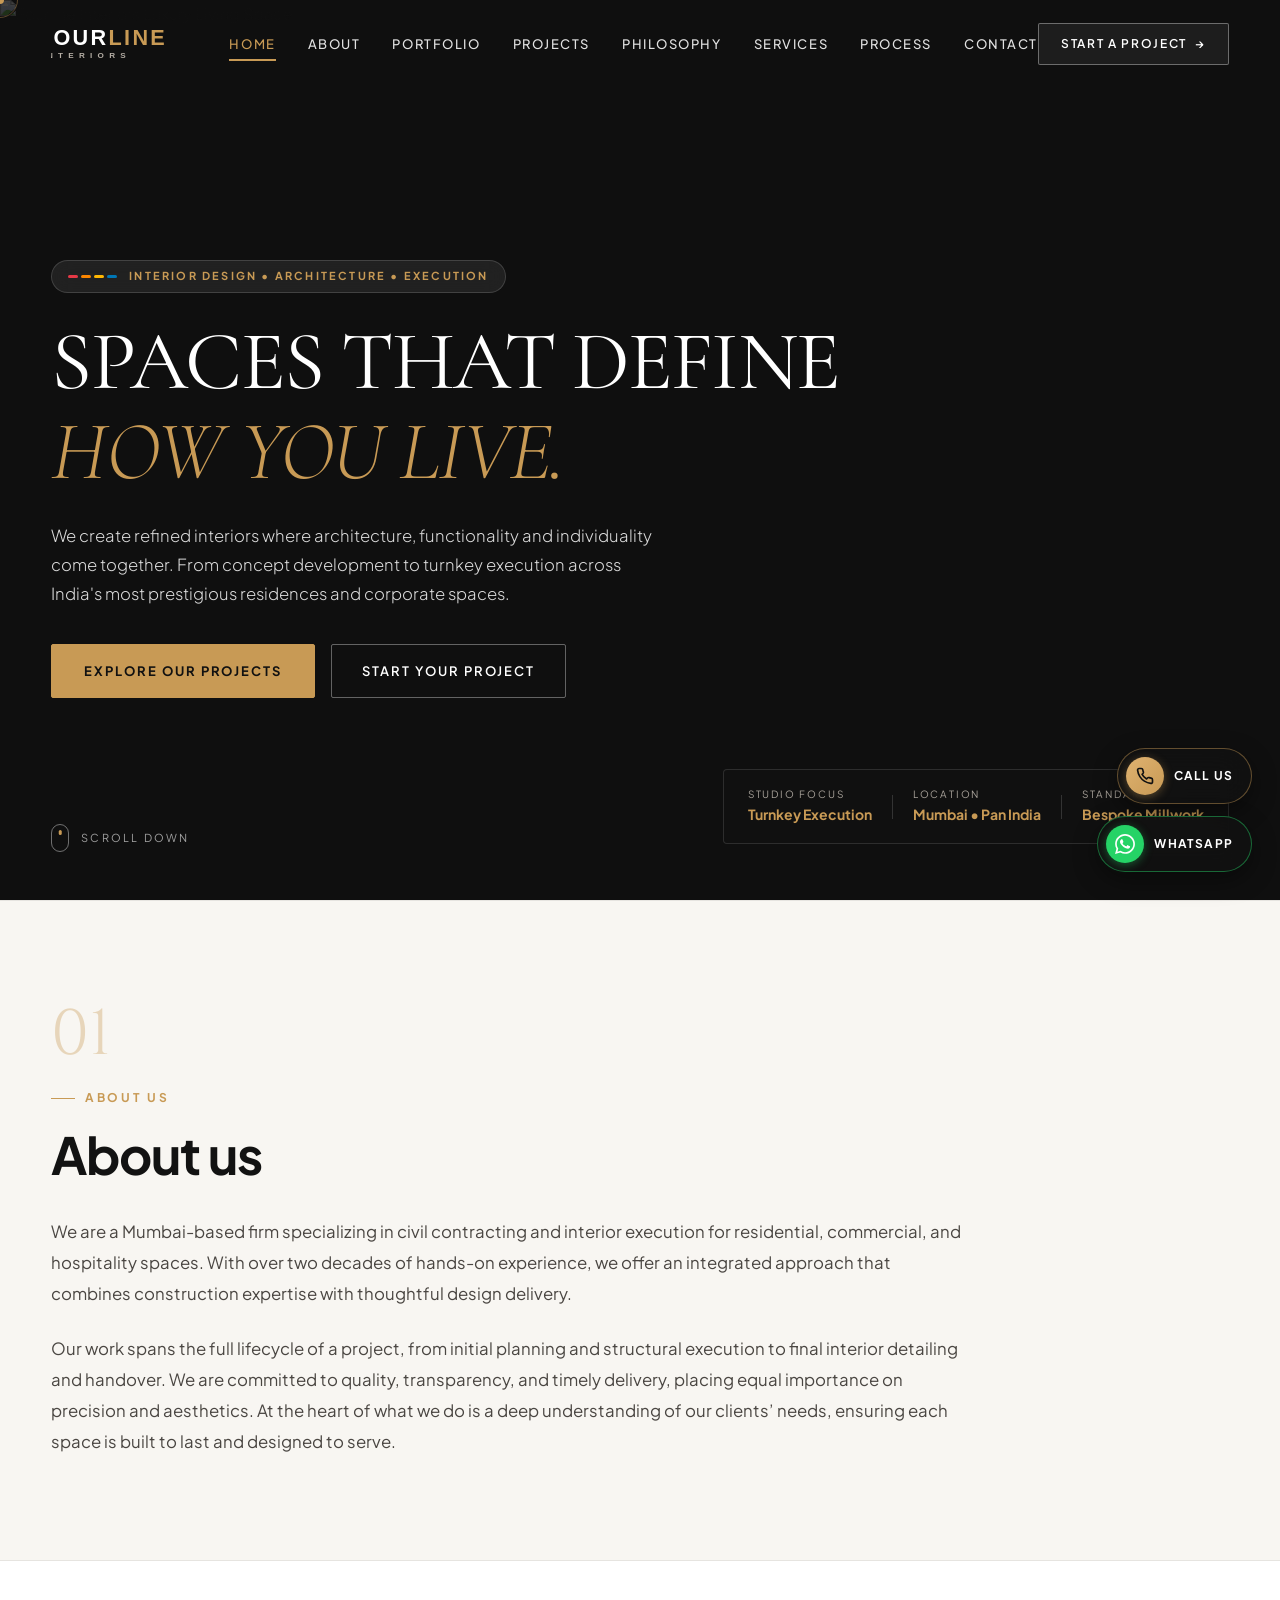
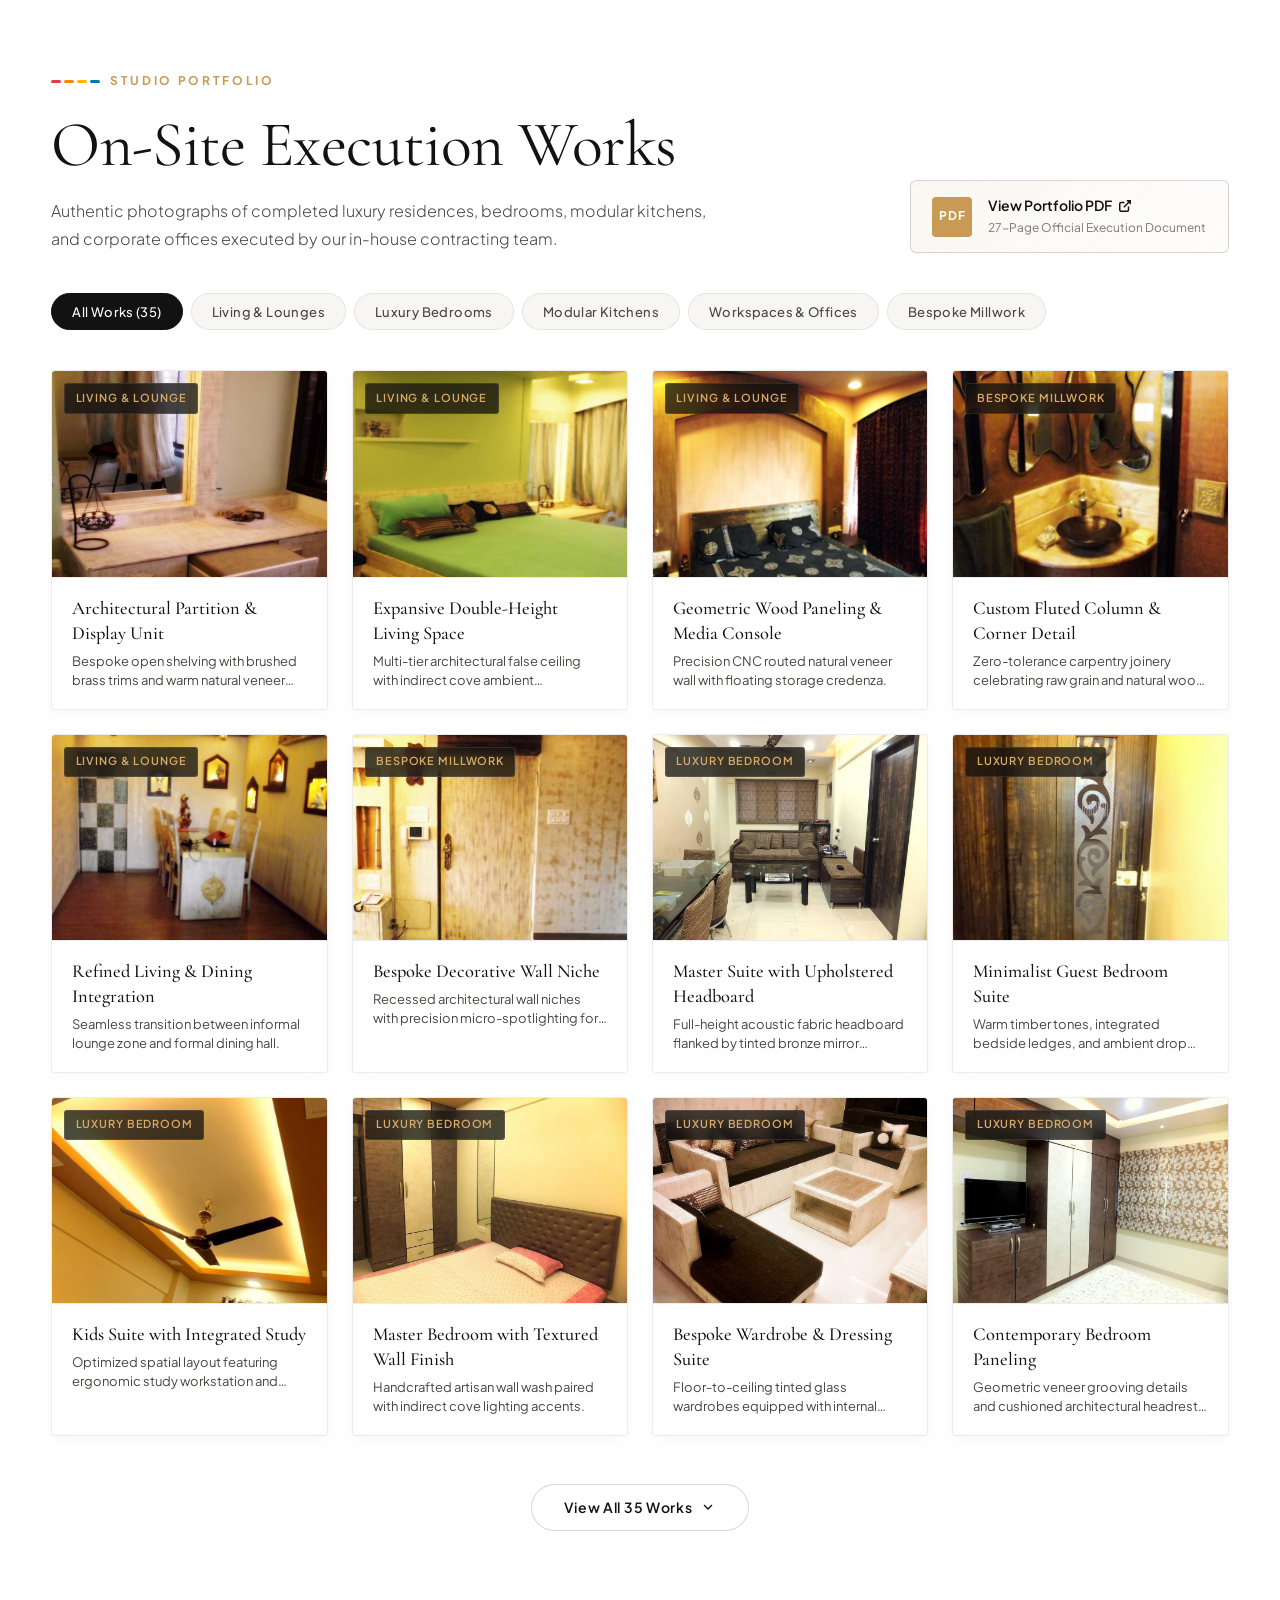
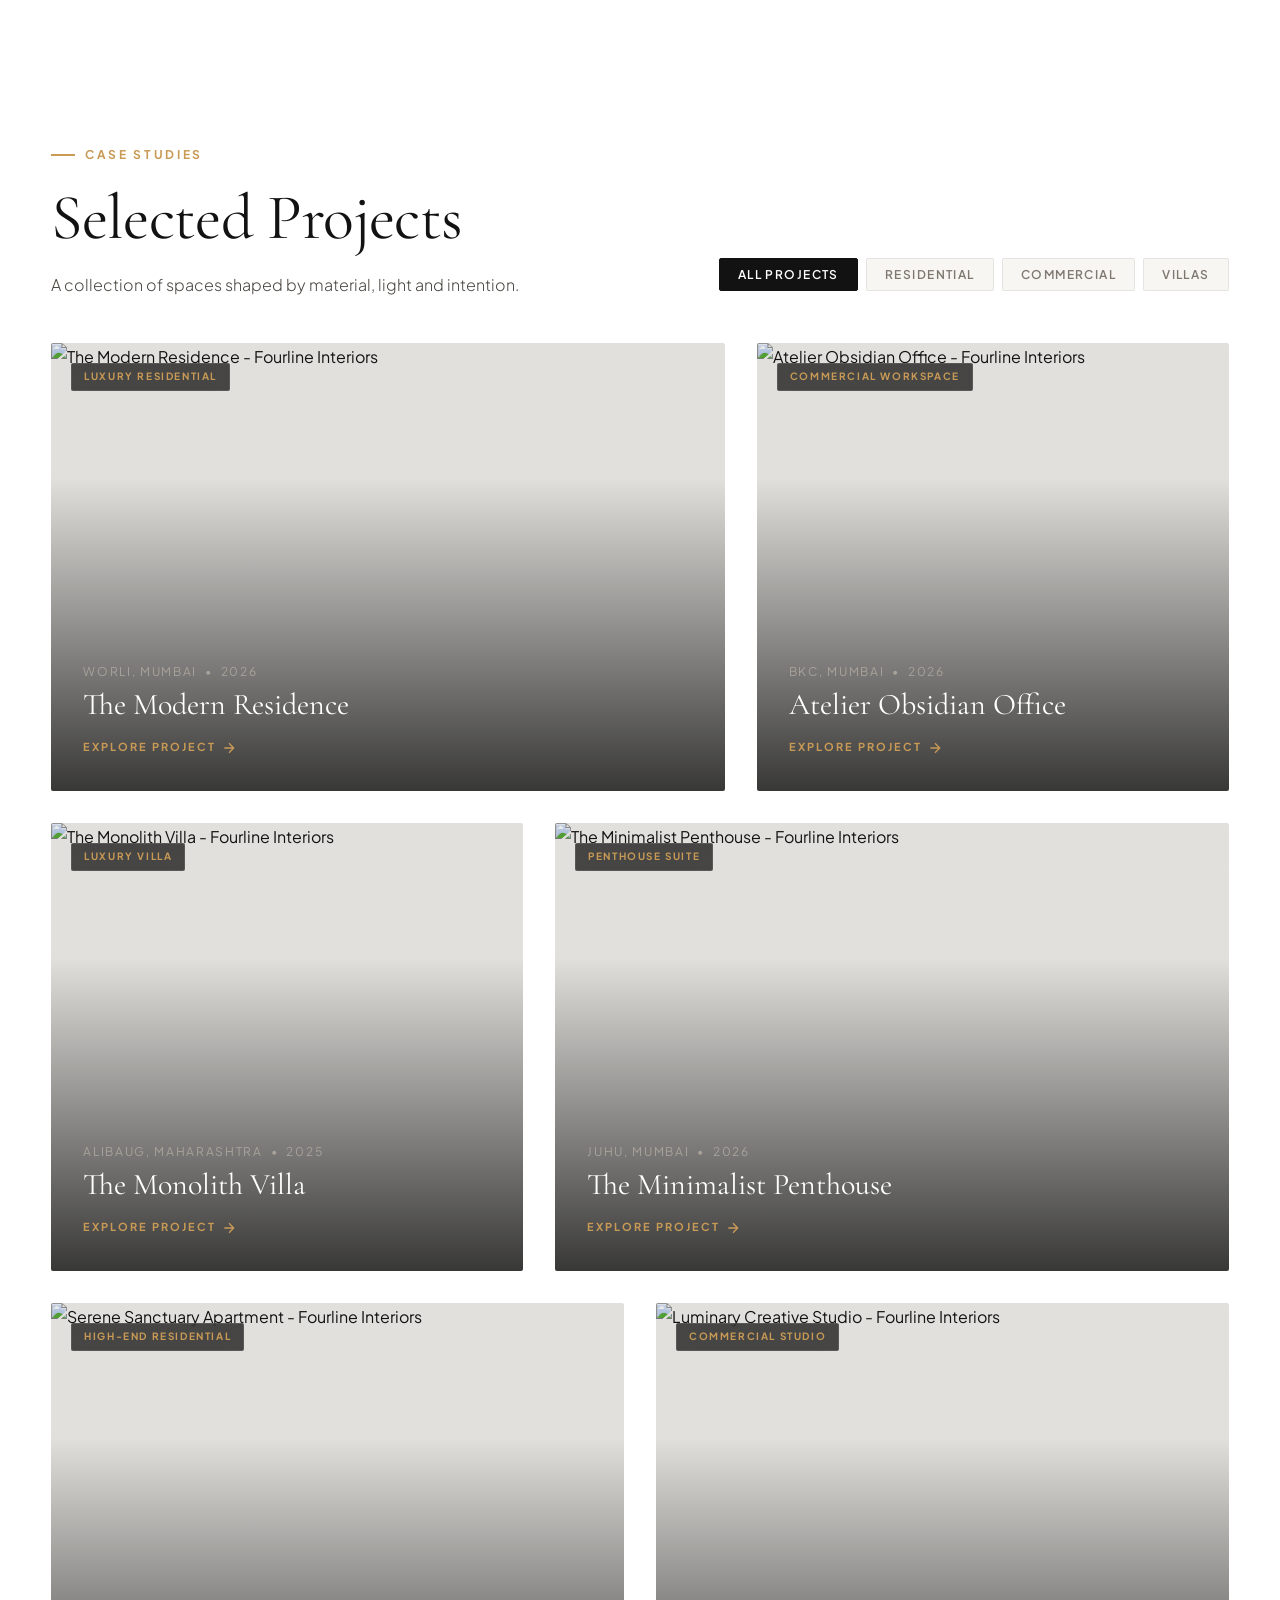
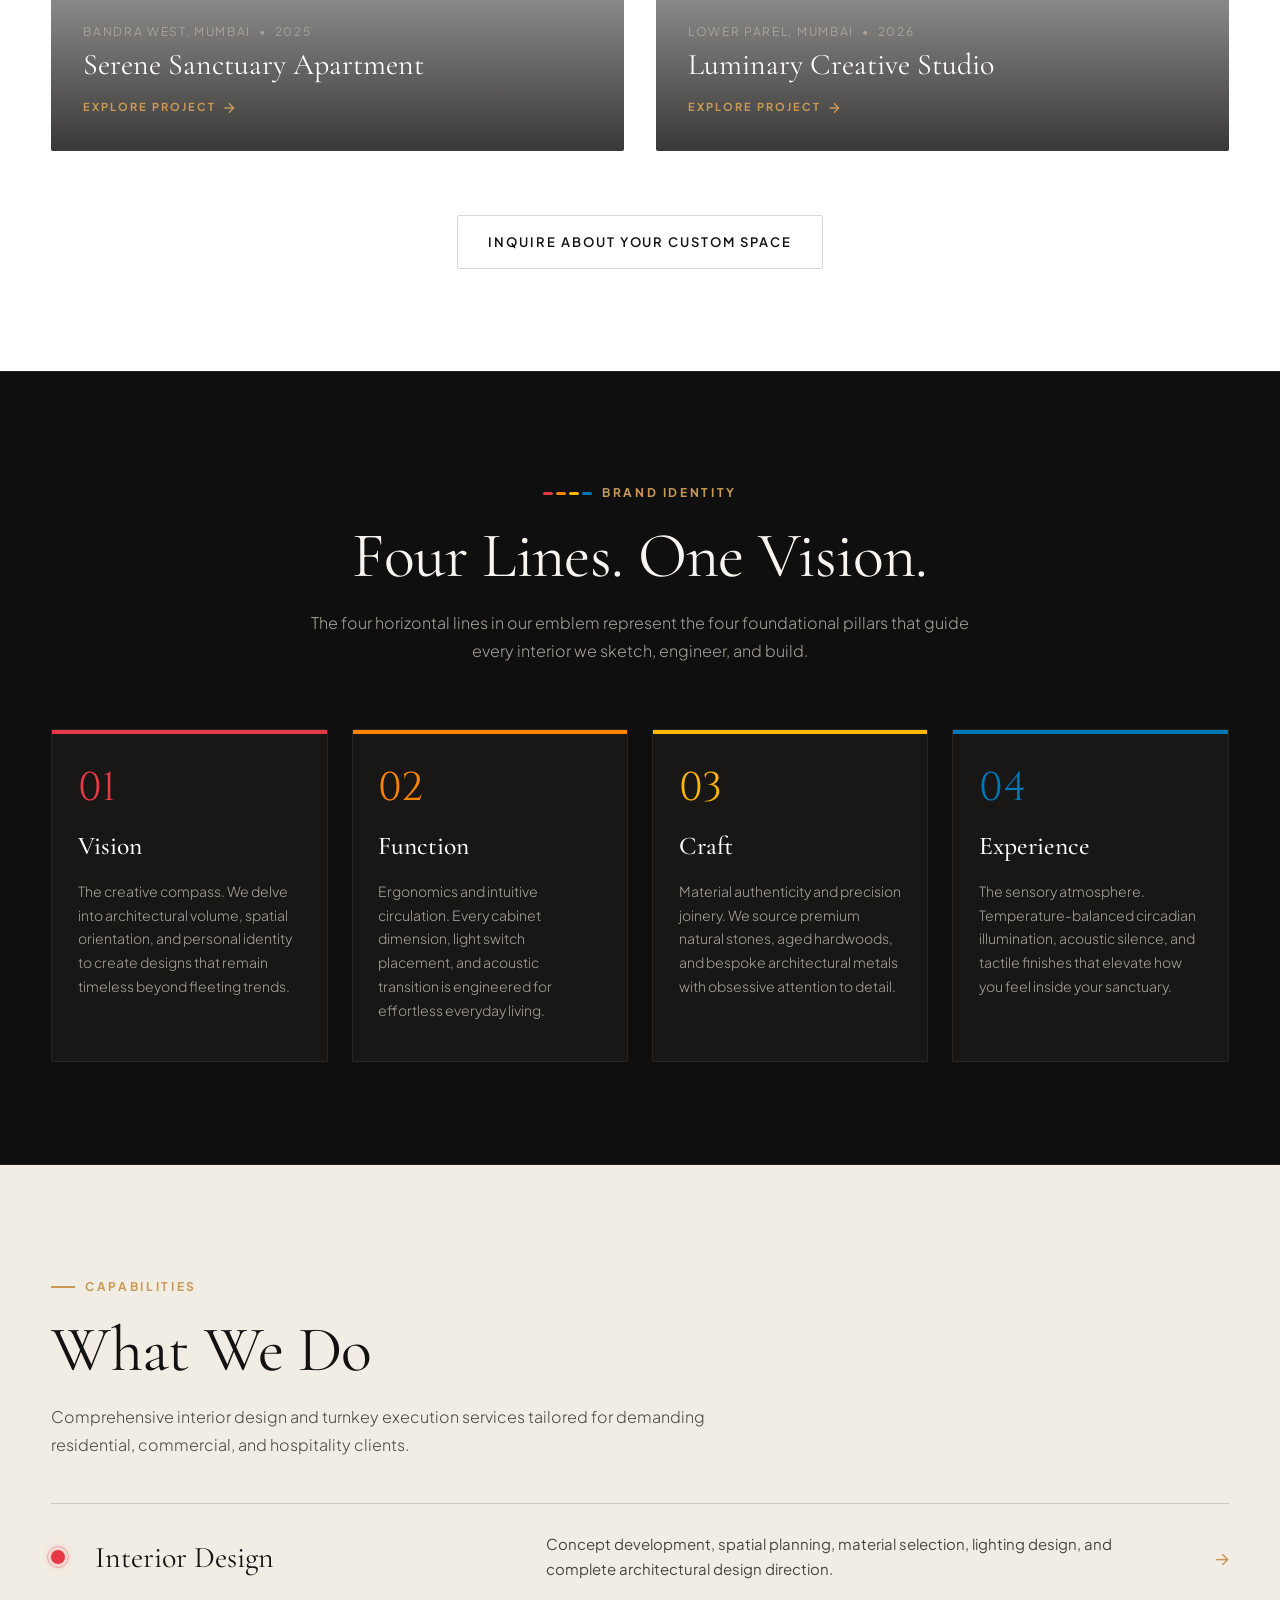
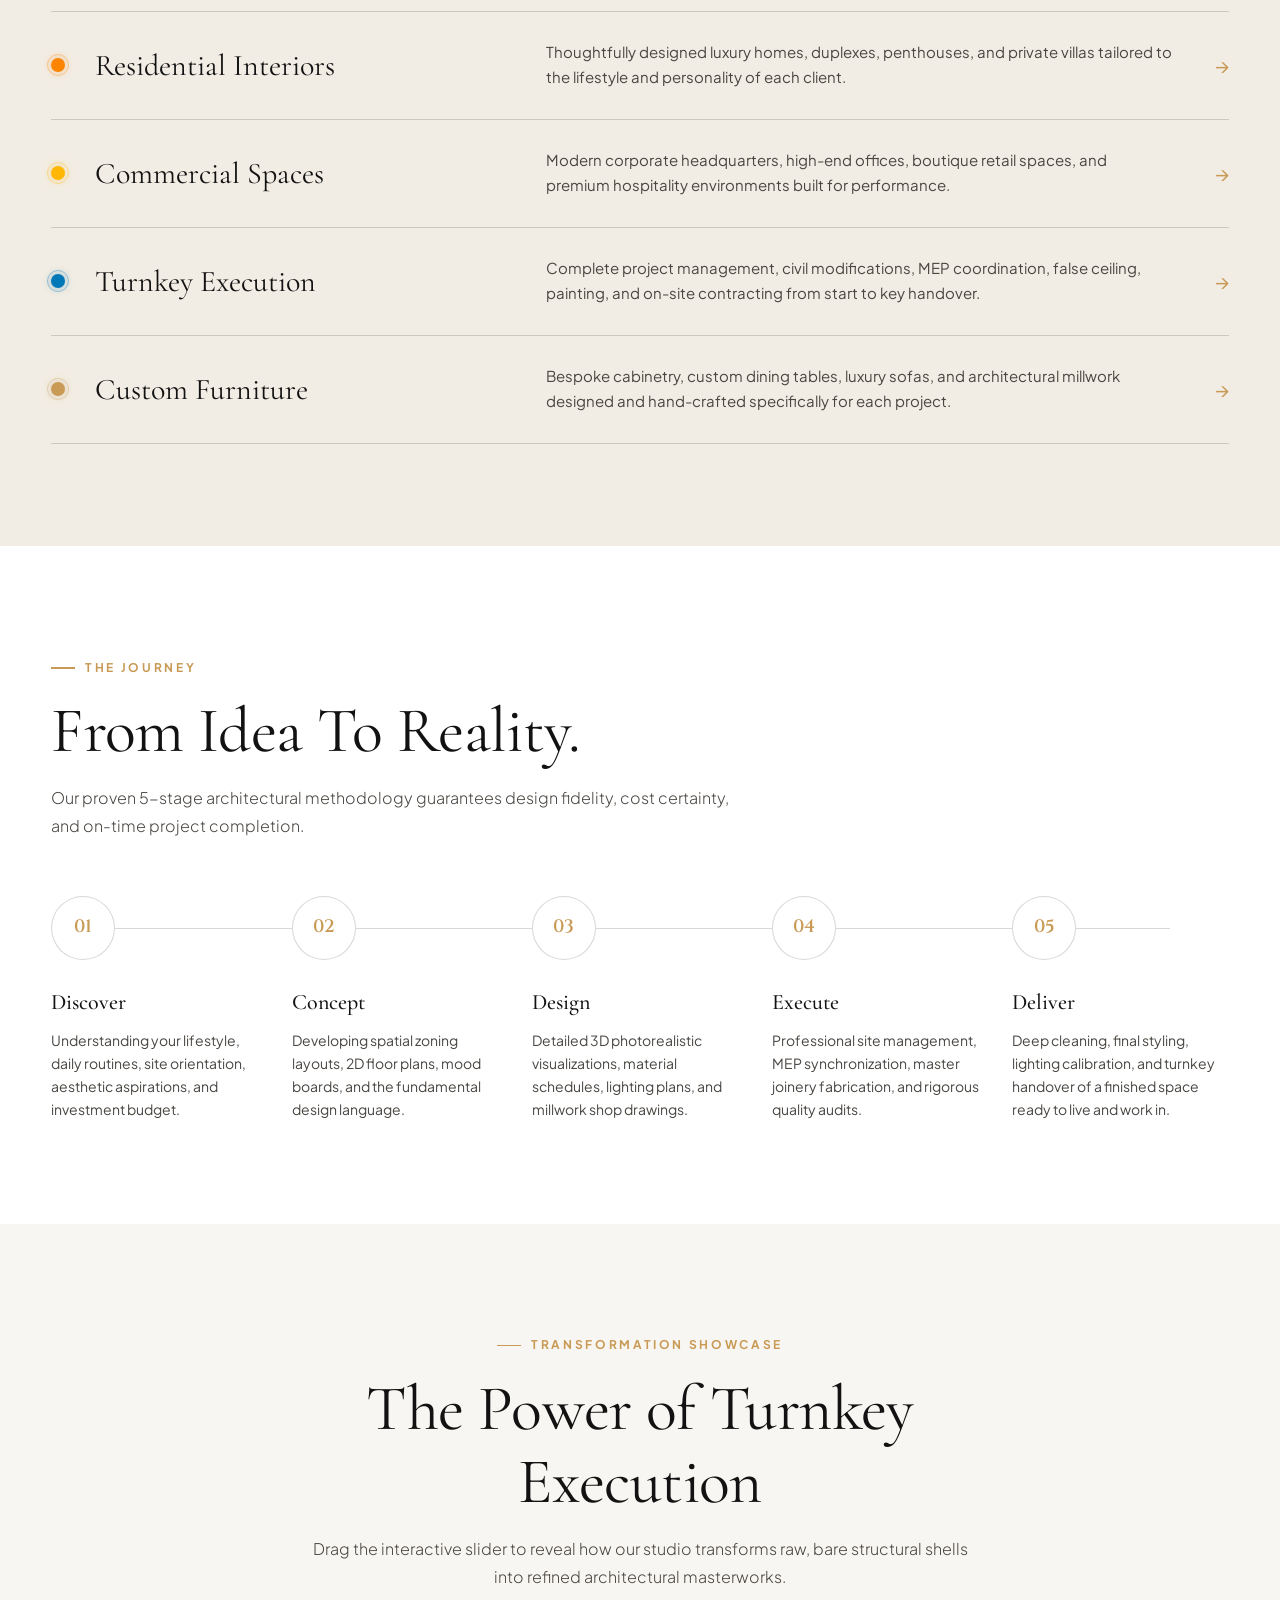
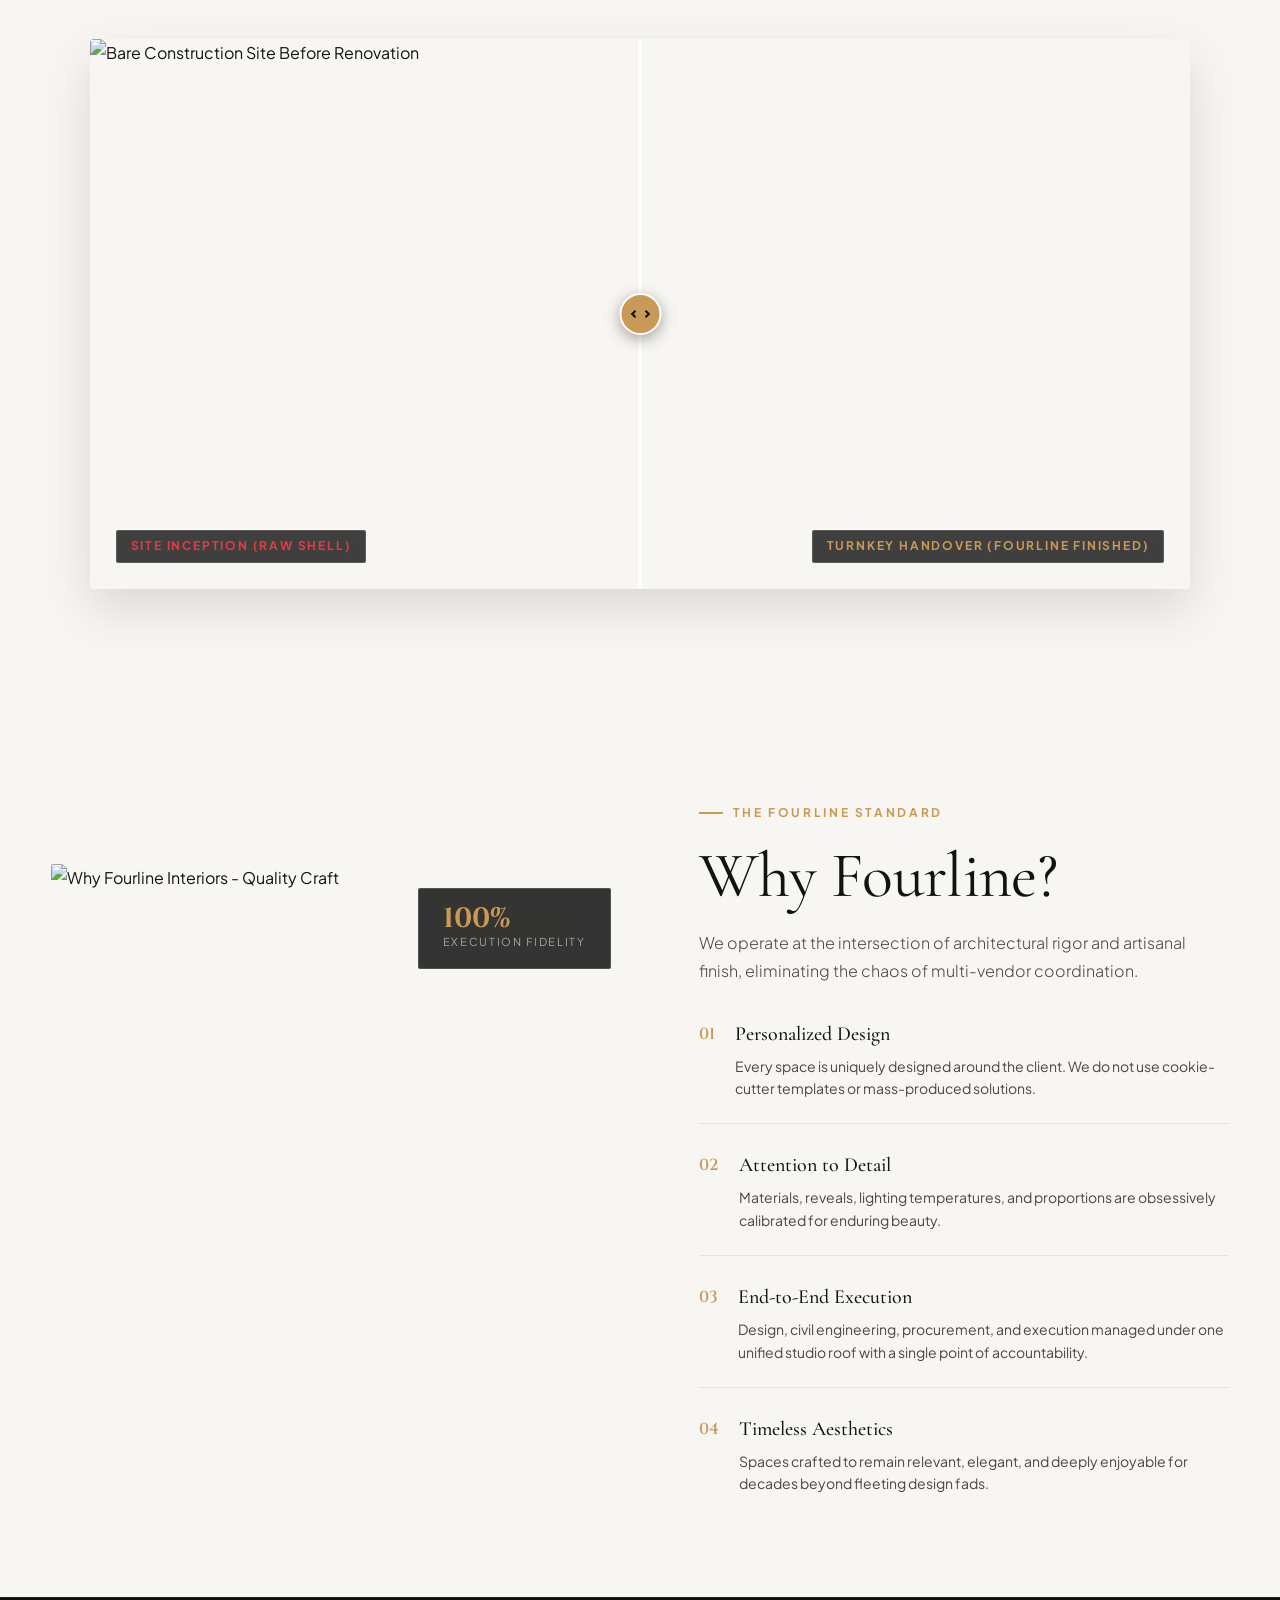
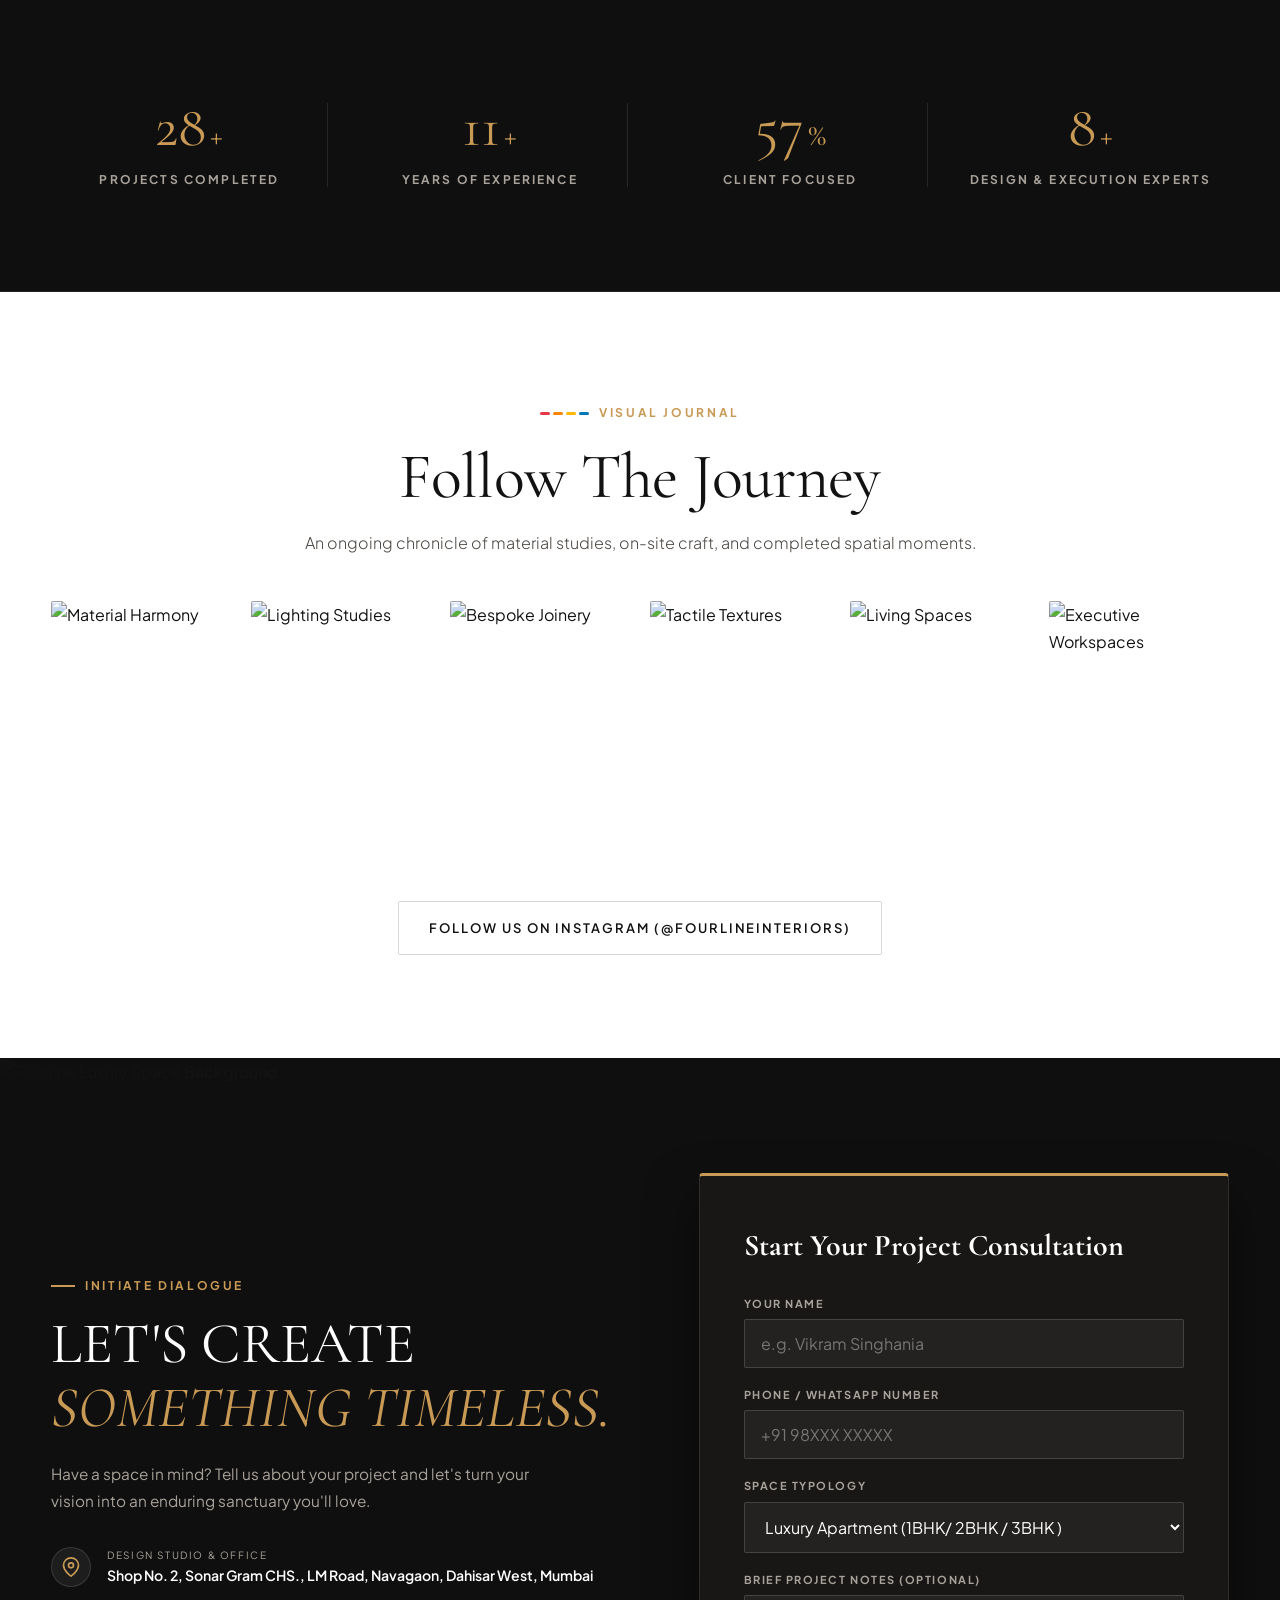
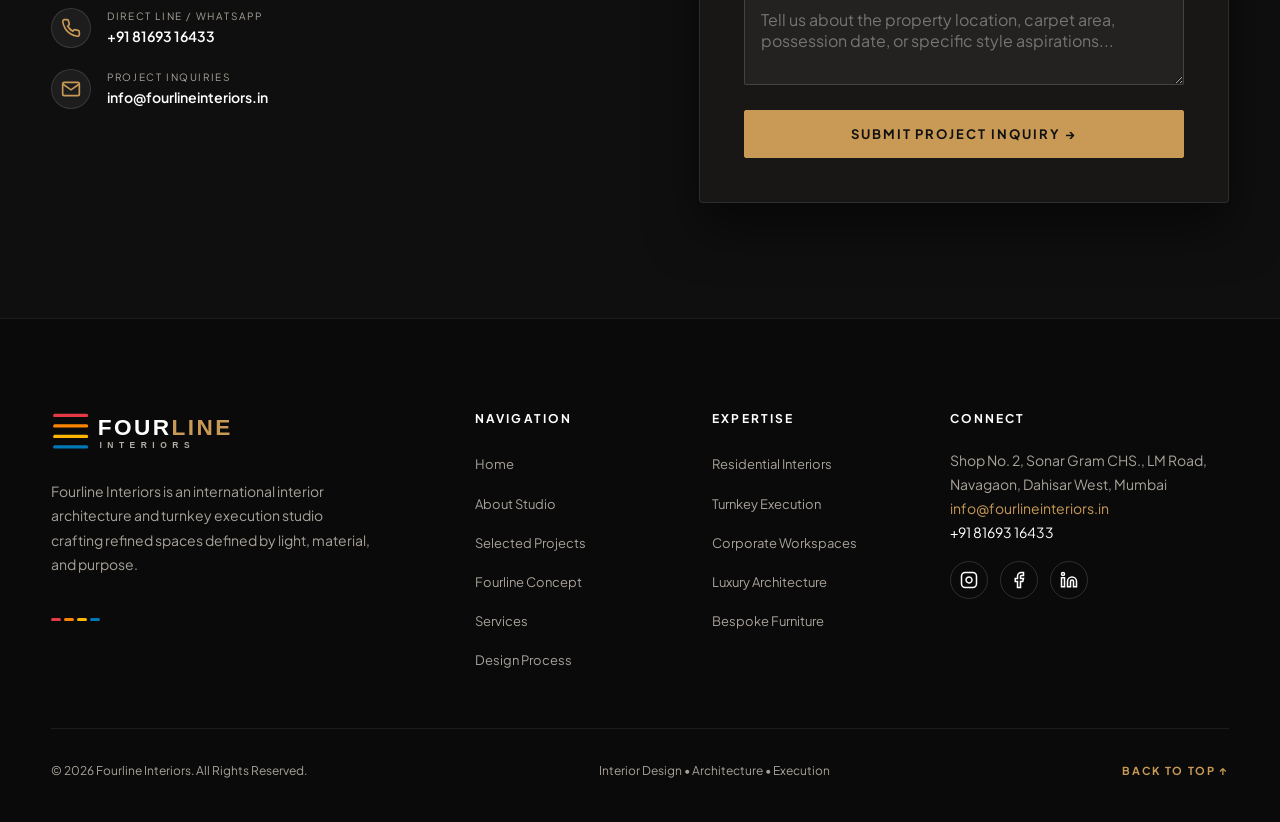
==== commit b41b74ef: "Update About Us section copy and clean up layout" ====
--- a/index.html
+++ b/index.html
@@ -162,46 +162,19 @@
        ========================================================================== -->
   <section class="section intro-section" id="about">
     <div class="container">
-      <div class="intro-grid">
-        <!-- Left Side: Editorial Story -->
-        <div class="intro-left">
-          <div class="intro-section-num">01</div>
-          <div class="section-tag">
-            <span class="tag-line"></span>
-            <span>Studio Philosophy</span>
-          </div>
-          <h2 class="intro-lead-heading">Designing Spaces With Purpose.</h2>
-          <p class="intro-text-body">
-            Fourline Interiors is an international-standard interior design and execution studio. We believe that true luxury is not merely superficial ornamentation—it is the harmonious alignment of spatial flow, natural illumination, tactile craftsmanship, and enduring architectural proportion.
-          </p>
-          <p class="intro-text-body">
-            Whether engineering an expansive sea-facing penthouse in Mumbai or a high-performance corporate headquarters, our integrated design and construction atelier ensures that every millimeter on paper is realized with uncompromising precision on site.
-          </p>
-
-          <div class="intro-pillars">
-            <div class="pillar-item">
-              <h4>Bespoke Architecture</h4>
-              <p>Tailored layouts designed strictly around your unique lifestyle and habits.</p>
-            </div>
-            <div class="pillar-item">
-              <h4>Flawless Execution</h4>
-              <p>In-house master carpenters, MEP engineers, and site managers under one roof.</p>
-            </div>
-          </div>
-        </div>
-
-        <!-- Right Side: Overlapping Imagery -->
-        <div class="intro-right-image-wrapper">
-          <img 
-            src="https://images.unsplash.com/photo-1600585154340-be6161a56a0c?auto=format&fit=crop&w=1200&q=85" 
-            alt="Fourline Architectural Interior Craft" 
-            class="intro-image-main"
-          />
-          <div class="intro-floating-card">
-            <p class="card-quote">"Architecture is the learned game, correct and magnificent, of forms assembled in the light."</p>
-            <span class="card-author">Fourline Studio Vision</span>
-          </div>
-        </div>
+      <div class="intro-content-wrapper" style="max-width: 920px;">
+        <div class="intro-section-num">01</div>
+        <div class="section-tag">
+          <span class="tag-line"></span>
+          <span>About Us</span>
+        </div>
+        <h2 class="intro-lead-heading" style="font-family: var(--font-sans); font-weight: 700; letter-spacing: -0.02em; margin-bottom: 2rem;">About us</h2>
+        <p class="intro-text-body" style="font-size: clamp(1.05rem, 1.2vw, 1.2rem); line-height: 1.85; color: var(--text-secondary); margin-bottom: 1.5rem;">
+          We are a Mumbai-based firm specializing in civil contracting and interior execution for residential, commercial, and hospitality spaces. With over two decades of hands-on experience, we offer an integrated approach that combines construction expertise with thoughtful design delivery.
+        </p>
+        <p class="intro-text-body" style="font-size: clamp(1.05rem, 1.2vw, 1.2rem); line-height: 1.85; color: var(--text-secondary); margin-bottom: 0;">
+          Our work spans the full lifecycle of a project, from initial planning and structural execution to final interior detailing and handover. We are committed to quality, transparency, and timely delivery, placing equal importance on precision and aesthetics. At the heart of what we do is a deep understanding of our clients’ needs, ensuring each space is built to last and designed to serve.
+        </p>
       </div>
     </div>
   </section>
@@ -608,10 +581,10 @@
           <div class="stat-label">Projects Completed</div>
         </div>
 
-        <!-- 10+ -->
+        <!-- 20+ -->
         <div class="stat-box">
           <div class="stat-number-wrapper">
-            <span class="stat-number" data-target="10">0</span>
+            <span class="stat-number" data-target="20">0</span>
             <span class="stat-suffix">+</span>
           </div>
           <div class="stat-label">Years of Experience</div>
